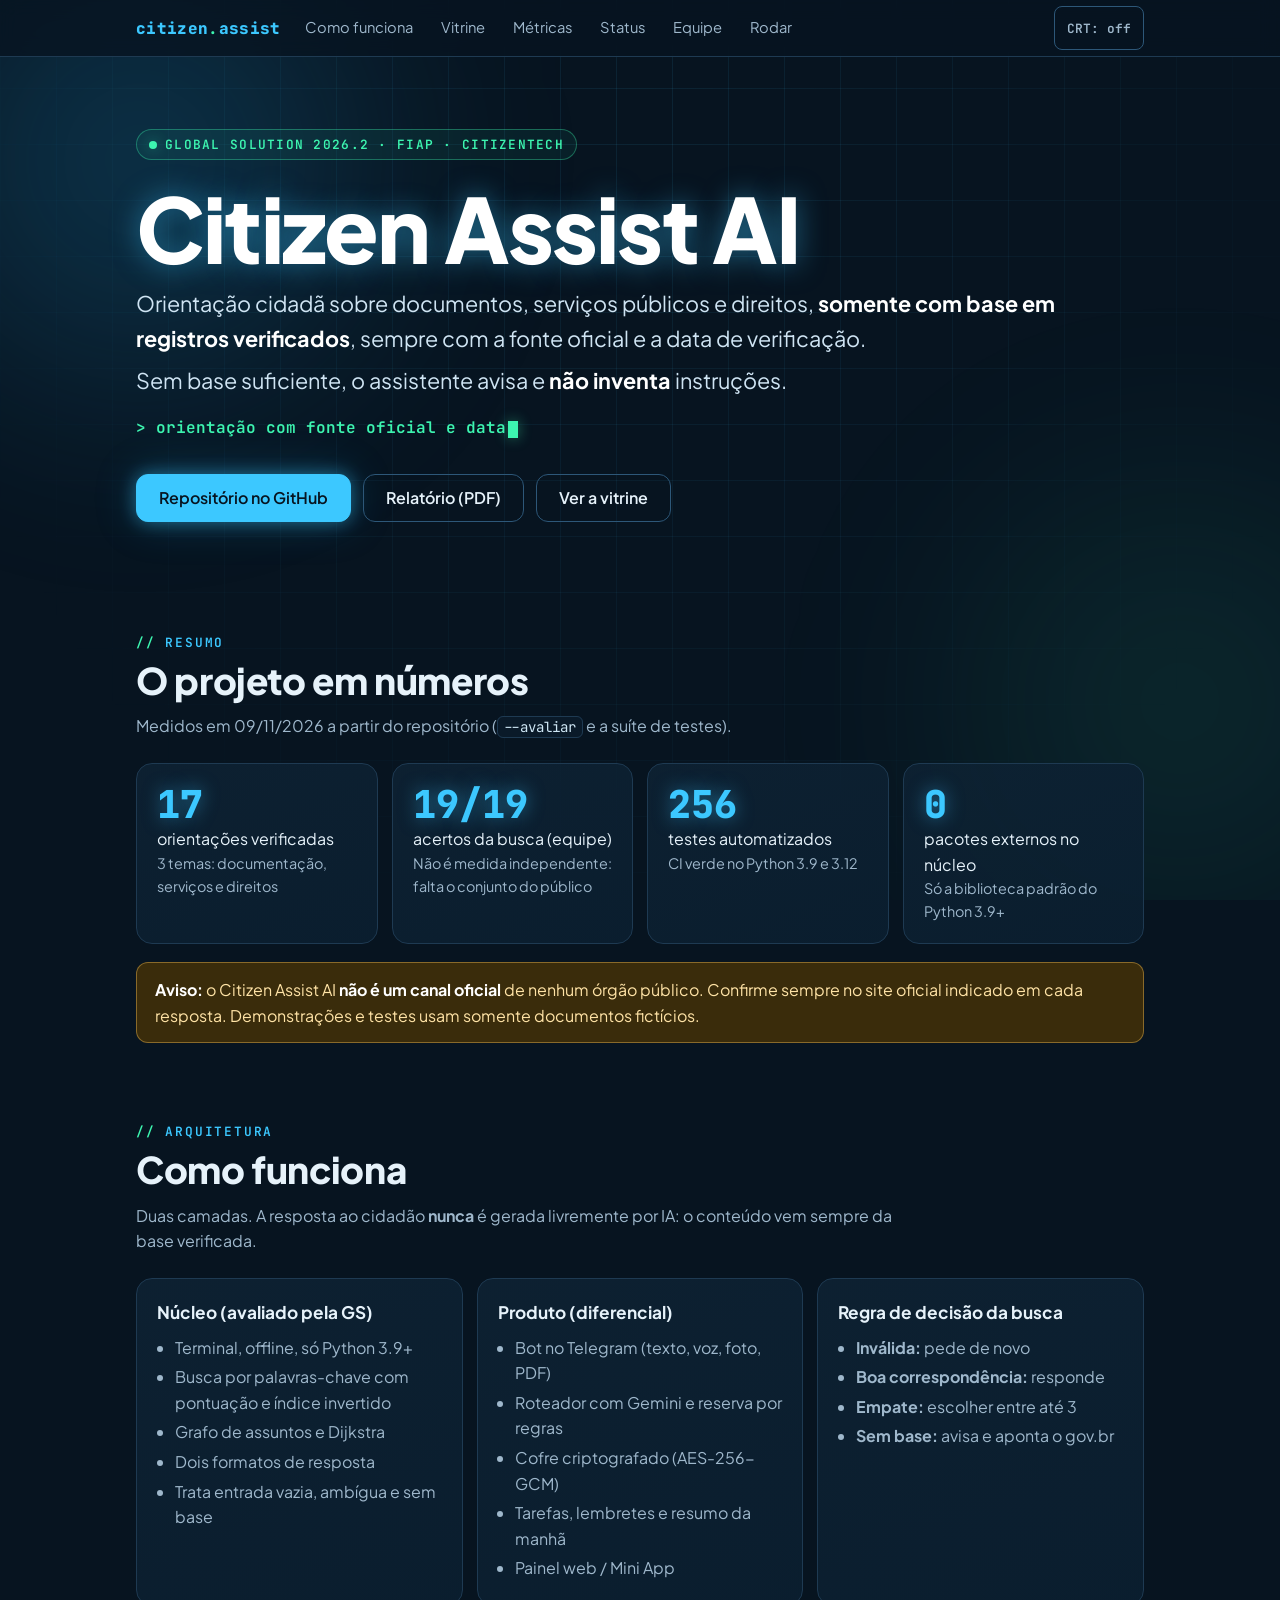
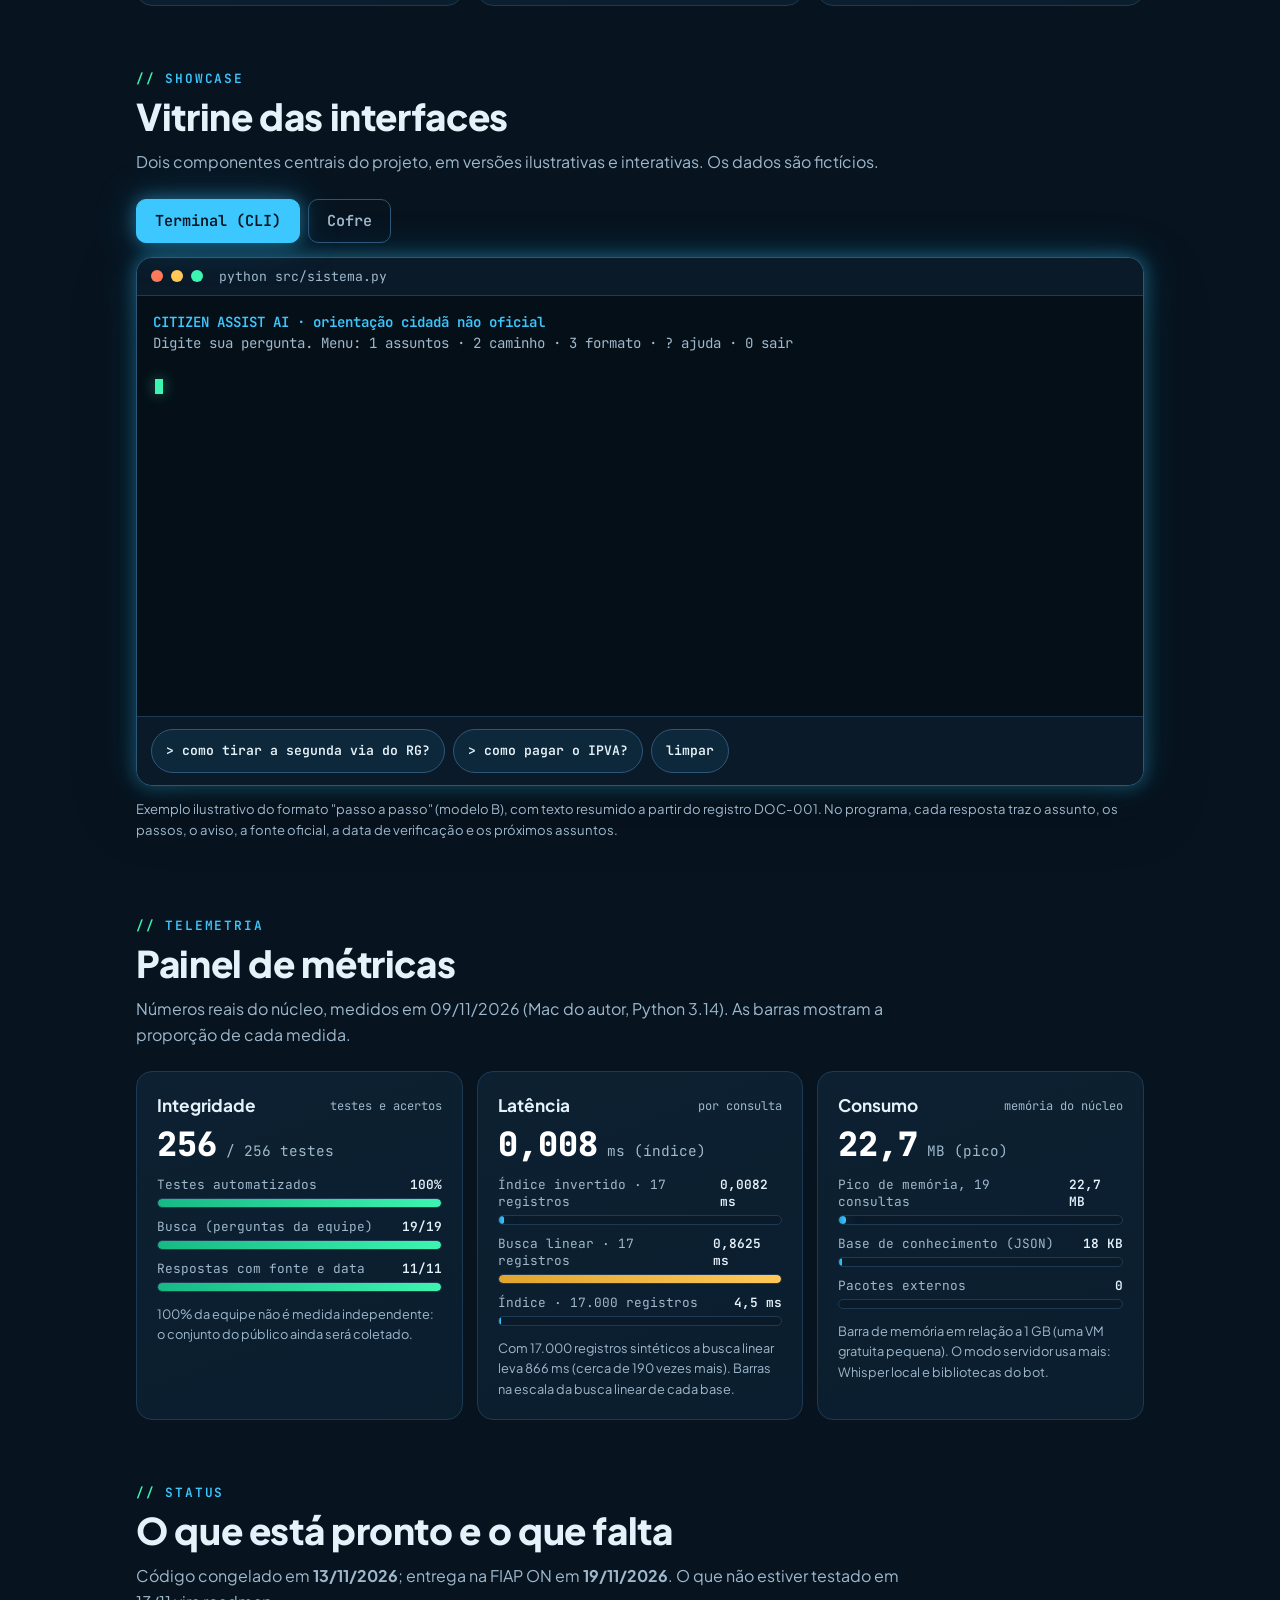
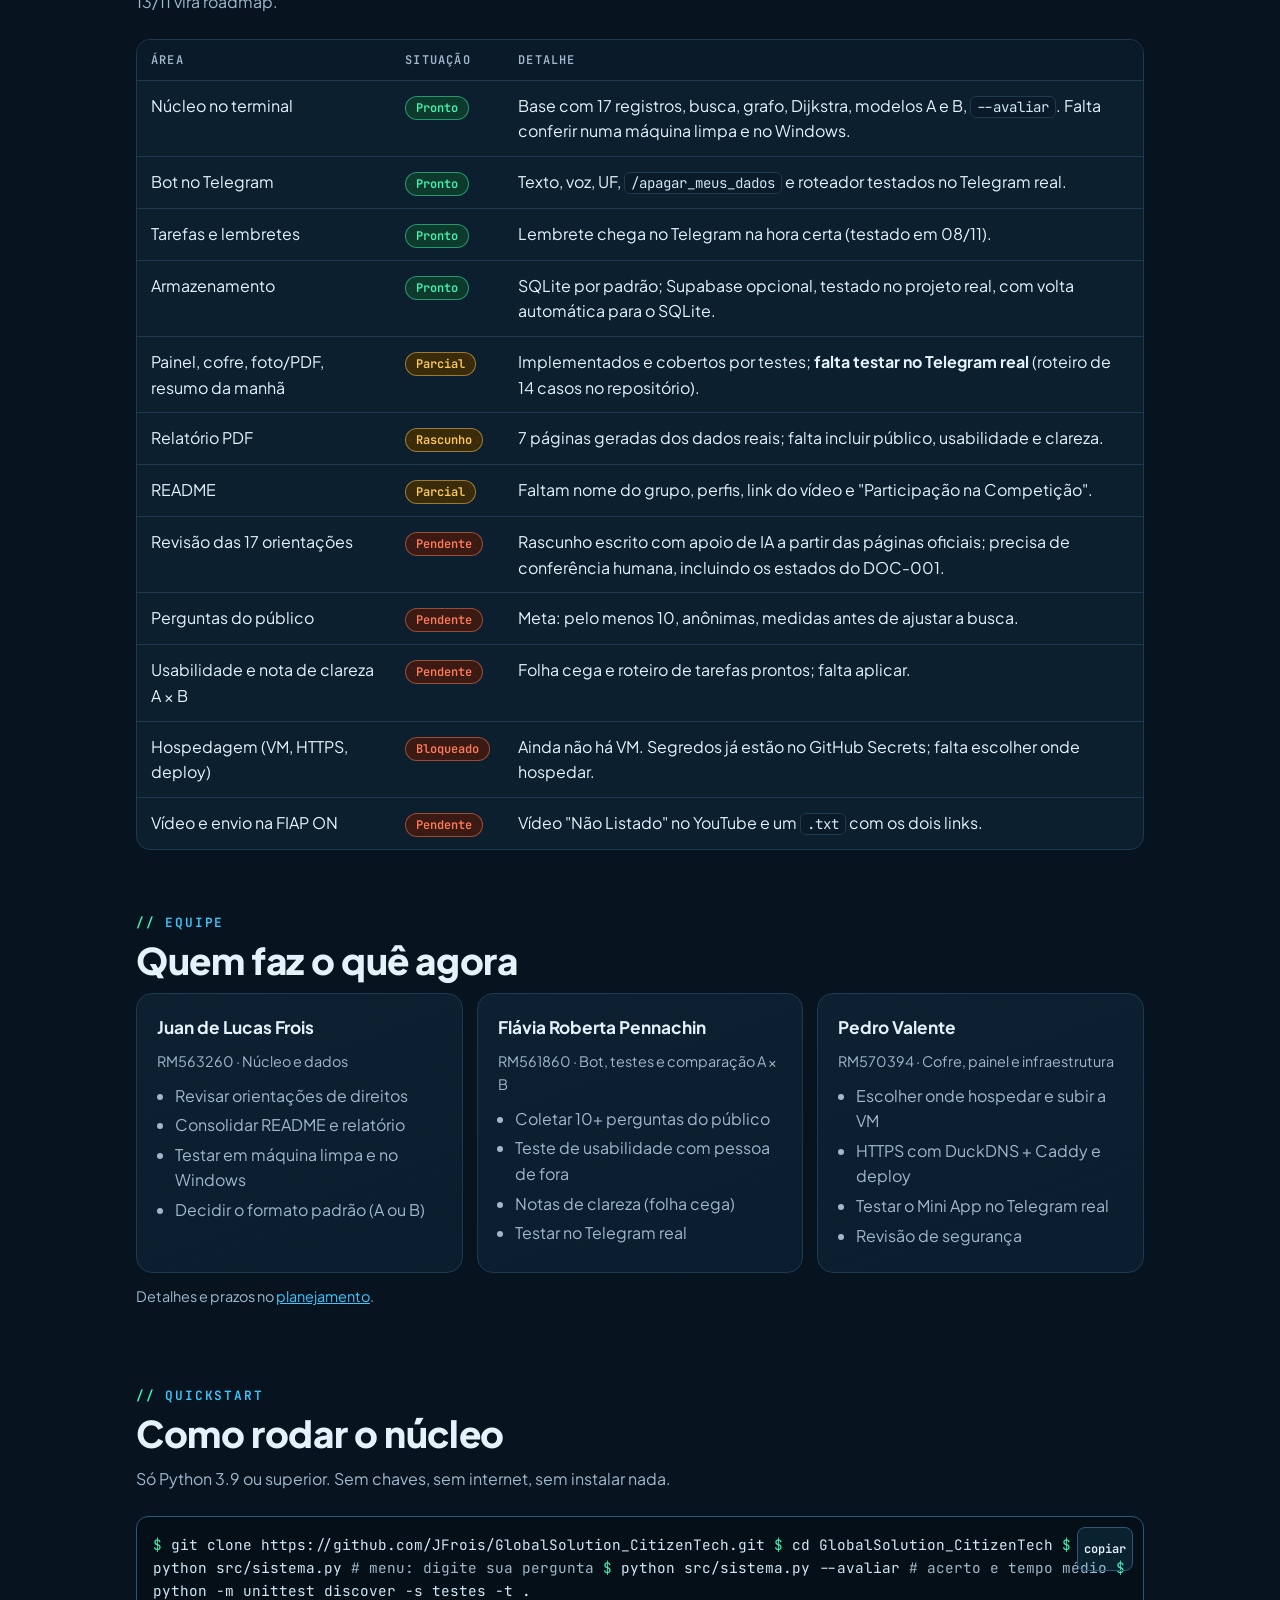
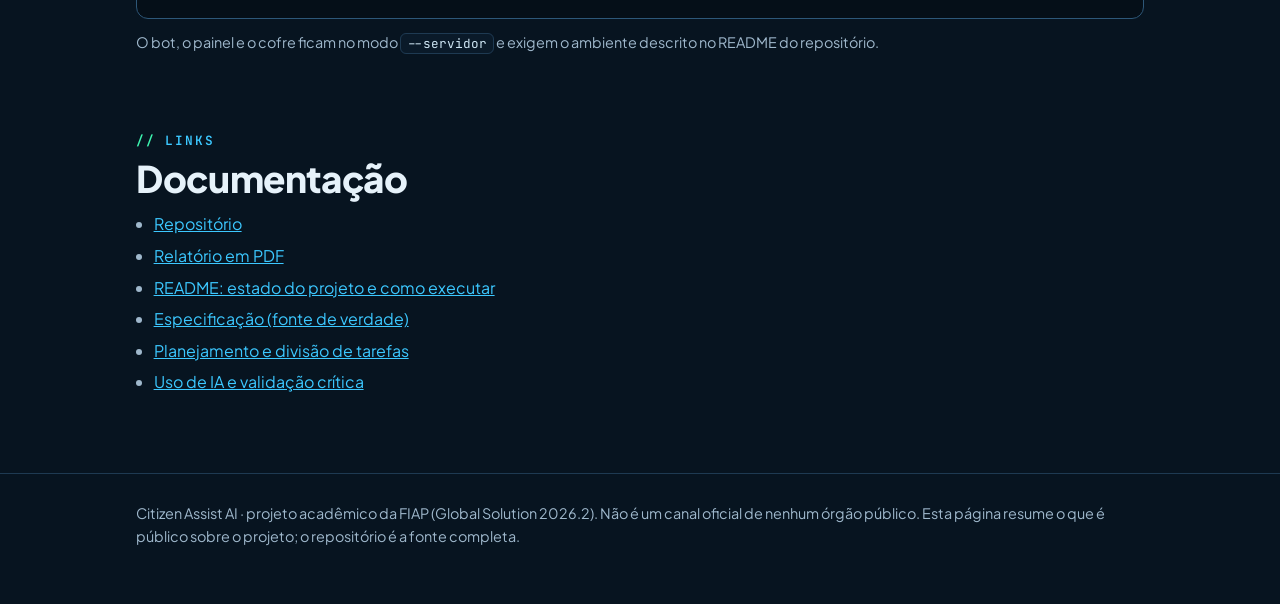
==== docs/index.html @ 17a57b63 "docs: landing page cyber para o GitHub Pages (grade, CRT, glitch, vitrine terminal e cofre, métricas" ====
<!doctype html>
<html lang="pt-BR">
<head>
<meta charset="utf-8">
<meta name="viewport" content="width=device-width, initial-scale=1">
<title>Citizen Assist AI</title>
<meta name="description" content="Assistente de orientação cidadã sobre documentos, serviços públicos e direitos, com base em registros verificados e fonte oficial. Global Solution 2026.2 · FIAP · CitizenTech.">
<meta name="theme-color" content="#071420">
<link rel="preconnect" href="https://fonts.googleapis.com">
<link rel="preconnect" href="https://fonts.gstatic.com" crossorigin>
<link href="https://fonts.googleapis.com/css2?family=JetBrains+Mono:wght@400;600&family=Plus+Jakarta+Sans:wght@400;600;800&display=swap" rel="stylesheet">
<style>
/* Tokens: "Azul Telegram" do projeto (docs/design/tokens.css) em versão noturna com neon. */
:root{
  --noite:#071420; --noite-2:#0B1F30; --painel:#0E2233; --linha:#1E3A52; --linha-forte:#2D5778;
  --texto:#E6F2FA; --apoio:#9FB8CC;
  --azul:#229ED9; --azul-neon:#3CC8FF; --azul-acao:#12689E;
  --verde:#3DF5B0; --verde-s:#0E3A2D; --ambar:#FFC857; --ambar-s:#3A2C0B; --coral:#FF7A59; --coral-s:#3A1A12;
  --glow:0 0 18px rgba(60,200,255,.45), 0 0 42px rgba(34,158,217,.25);
  --glow-verde:0 0 14px rgba(61,245,176,.45);
  --mono:"JetBrains Mono",ui-monospace,Menlo,Consolas,monospace;
  --sans:"Plus Jakarta Sans",system-ui,-apple-system,"Segoe UI",Roboto,Arial,sans-serif;
}
*{box-sizing:border-box}
html{scroll-behavior:smooth;scroll-padding-top:72px}
body{margin:0;background:var(--noite);color:var(--texto);font:16px/1.6 var(--sans);overflow-x:hidden}
a{color:var(--azul-neon)}
a:hover{color:#fff}
:focus-visible{outline:3px solid var(--verde);outline-offset:3px;border-radius:6px}
.wrap{max-width:1040px;margin:0 auto;padding:0 16px;position:relative;z-index:2}

/* ---------- Atmosfera: cyber-grid, glow e CRT ---------- */
.atmo{position:fixed;inset:0;z-index:0;pointer-events:none;overflow:hidden}
.grade{position:absolute;inset:-80px 0 0 0;
  background-image:linear-gradient(rgba(60,200,255,.09) 1px,transparent 1px),linear-gradient(90deg,rgba(60,200,255,.09) 1px,transparent 1px);
  background-size:56px 56px;
  -webkit-mask-image:radial-gradient(ellipse at 50% 20%,#000 0%,rgba(0,0,0,.55) 45%,transparent 80%);
          mask-image:radial-gradient(ellipse at 50% 20%,#000 0%,rgba(0,0,0,.55) 45%,transparent 80%);
  animation:deriva 14s linear infinite}
@keyframes deriva{to{transform:translateY(56px)}}
.brilho{position:absolute;width:720px;height:720px;border-radius:50%;filter:blur(90px);opacity:.5}
.brilho.a{left:-220px;top:-200px;background:radial-gradient(circle,rgba(34,158,217,.55),transparent 65%)}
.brilho.b{right:-260px;top:38vh;background:radial-gradient(circle,rgba(61,245,176,.22),transparent 65%)}
.crt{position:fixed;inset:0;z-index:50;pointer-events:none;opacity:0;transition:opacity .3s;
  background:repeating-linear-gradient(to bottom,rgba(0,0,0,.28) 0,rgba(0,0,0,.28) 1px,transparent 1px,transparent 3px);
  box-shadow:inset 0 0 160px rgba(0,0,0,.55)}
body.crt-on .crt{opacity:1}
body.crt-on .crt::after{content:"";position:absolute;inset:0;background:linear-gradient(to bottom,transparent 0,rgba(60,200,255,.05) 50%,transparent 100%);height:140px;animation:varre 6s linear infinite}
@keyframes varre{from{transform:translateY(-160px)}to{transform:translateY(100vh)}}

/* ---------- Barra superior ---------- */
.topo{position:sticky;top:0;z-index:20;backdrop-filter:blur(10px);background:rgba(7,20,32,.78);border-bottom:1px solid var(--linha)}
.topo .wrap{display:flex;align-items:center;gap:12px;min-height:56px}
.marca{font:800 1rem var(--mono);letter-spacing:.02em;color:var(--azul-neon);text-decoration:none;white-space:nowrap}
.marca b{color:var(--verde)}
.topo nav{display:flex;gap:4px;overflow-x:auto;scrollbar-width:none;flex:1}
.topo nav a{color:var(--apoio);text-decoration:none;padding:8px 12px;border-radius:8px;white-space:nowrap;font-size:.92rem;min-height:44px;display:inline-flex;align-items:center;transition:color .2s,background .2s}
.topo nav a:hover{color:#fff;background:rgba(60,200,255,.12)}
.crt-btn{font:600 .8rem var(--mono);color:var(--apoio);background:transparent;border:1px solid var(--linha-forte);border-radius:8px;min-height:44px;padding:0 12px;cursor:pointer;transition:all .2s;white-space:nowrap}
.crt-btn:hover{color:#fff;border-color:var(--azul-neon);box-shadow:var(--glow)}
.crt-btn[aria-pressed="true"]{color:var(--noite);background:var(--verde);border-color:var(--verde);box-shadow:var(--glow-verde)}

/* ---------- Hero ---------- */
.hero{padding:72px 0 56px;text-align:left}
.etiqueta{display:inline-flex;align-items:center;gap:8px;font:600 .8rem var(--mono);letter-spacing:.1em;text-transform:uppercase;color:var(--verde);border:1px solid rgba(61,245,176,.35);padding:6px 12px;border-radius:999px;background:rgba(61,245,176,.06)}
.etiqueta i{width:8px;height:8px;border-radius:50%;background:var(--verde);box-shadow:var(--glow-verde);animation:pulso 1.6s ease-in-out infinite}
@keyframes pulso{50%{opacity:.35;transform:scale(.7)}}
.glitch{position:relative;font:800 clamp(2.6rem,9vw,5.6rem)/1.02 var(--sans);letter-spacing:-.02em;margin:22px 0 14px;color:#fff;text-shadow:0 0 28px rgba(60,200,255,.5)}
.glitch::before,.glitch::after{content:attr(data-texto);position:absolute;left:0;top:0;width:100%;overflow:hidden;opacity:0}
.glitch::before{color:var(--azul-neon);transform:translate(-3px,0)}
.glitch::after{color:var(--coral);transform:translate(3px,0)}
.glitch.ativo::before{opacity:.85;animation:cortaA .5s steps(2,end)}
.glitch.ativo::after{opacity:.85;animation:cortaB .5s steps(2,end)}
@keyframes cortaA{0%{clip-path:inset(10% 0 70% 0)}20%{clip-path:inset(60% 0 8% 0)}40%{clip-path:inset(30% 0 40% 0)}60%{clip-path:inset(80% 0 4% 0)}80%{clip-path:inset(5% 0 82% 0)}100%{clip-path:inset(45% 0 30% 0)}}
@keyframes cortaB{0%{clip-path:inset(70% 0 6% 0)}20%{clip-path:inset(12% 0 64% 0)}40%{clip-path:inset(50% 0 20% 0)}60%{clip-path:inset(4% 0 80% 0)}80%{clip-path:inset(66% 0 14% 0)}100%{clip-path:inset(28% 0 44% 0)}}
.sub{font-size:clamp(1.05rem,2.4vw,1.35rem);max-width:58ch;color:#CFE4F3;margin:0 0 8px}
.sub strong{color:#fff}
.digita{font:600 1rem var(--mono);color:var(--verde);min-height:1.8em;margin:18px 0 0}
.cursor{display:inline-block;width:.6em;height:1.05em;background:var(--verde);vertical-align:text-bottom;margin-left:2px;animation:pisca 1s steps(1) infinite;box-shadow:var(--glow-verde)}
@keyframes pisca{50%{opacity:0}}
.botoes{display:flex;flex-wrap:wrap;gap:12px;margin-top:28px}
.btn{position:relative;display:inline-flex;align-items:center;gap:8px;min-height:48px;padding:12px 22px;border-radius:12px;font:600 1rem var(--sans);text-decoration:none;color:var(--noite);background:var(--azul-neon);border:1px solid var(--azul-neon);box-shadow:var(--glow);transition:transform .18s,box-shadow .18s,background .18s;overflow:hidden}
.btn::after{content:"";position:absolute;inset:0;background:linear-gradient(110deg,transparent 30%,rgba(255,255,255,.55) 50%,transparent 70%);transform:translateX(-120%);transition:transform .55s}
.btn:hover{transform:translateY(-3px);color:var(--noite);box-shadow:0 0 28px rgba(60,200,255,.8),0 0 64px rgba(34,158,217,.4)}
.btn:hover::after{transform:translateX(120%)}
.btn:active{transform:translateY(0) scale(.98)}
.btn.sec{color:var(--texto);background:transparent;border-color:var(--linha-forte);box-shadow:none}
.btn.sec:hover{color:#fff;border-color:var(--azul-neon);background:rgba(60,200,255,.1);box-shadow:var(--glow)}

/* ---------- Seções ---------- */
section{padding:56px 0 8px}
.rotulo{font:600 .8rem var(--mono);letter-spacing:.14em;text-transform:uppercase;color:var(--azul-neon);margin-bottom:8px}
.rotulo::before{content:"// ";color:var(--verde)}
h2{font:800 clamp(1.6rem,4vw,2.3rem)/1.15 var(--sans);margin:0 0 12px;letter-spacing:-.01em}
.lead{color:var(--apoio);max-width:64ch;margin:0 0 24px}
.cards{display:grid;grid-template-columns:repeat(auto-fit,minmax(230px,1fr));gap:14px}
.card{position:relative;background:linear-gradient(160deg,rgba(14,34,51,.92),rgba(11,31,48,.92));border:1px solid var(--linha);border-radius:16px;padding:20px;transition:transform .25s,border-color .25s,box-shadow .25s;overflow:hidden}
.card::before{content:"";position:absolute;left:0;top:0;right:0;height:2px;background:linear-gradient(90deg,transparent,var(--azul-neon),transparent);opacity:0;transition:opacity .25s}
.card:hover{transform:translateY(-5px);border-color:var(--azul-neon);box-shadow:var(--glow)}
.card:hover::before{opacity:1}
.card h3{margin:0 0 8px;font-size:1.08rem}
.card ul{margin:0;padding-left:1.1rem;color:var(--apoio)}
.card li{margin:4px 0}
.num{font:800 2.4rem/1.1 var(--mono);color:var(--azul-neon);text-shadow:0 0 18px rgba(60,200,255,.5)}
.leg{color:var(--apoio);font-size:.9rem}
.aviso{border:1px solid rgba(255,200,87,.4);background:var(--ambar-s);color:#FFE3A6;padding:14px 18px;border-radius:12px;margin-top:18px}
.aviso strong{color:#fff}

/* ---------- Vitrine (abas) ---------- */
.janela{background:var(--painel);border:1px solid var(--linha-forte);border-radius:16px;box-shadow:0 20px 60px rgba(0,0,0,.45),var(--glow);overflow:hidden}
.janela-barra{display:flex;align-items:center;gap:8px;padding:10px 14px;background:#0A1A29;border-bottom:1px solid var(--linha)}
.pt{width:12px;height:12px;border-radius:50%;background:#35526B}
.pt:nth-child(1){background:var(--coral)}.pt:nth-child(2){background:var(--ambar)}.pt:nth-child(3){background:var(--verde)}
.janela-titulo{margin-left:8px;font:400 .82rem var(--mono);color:var(--apoio)}
[role=tablist]{display:flex;gap:8px;margin:0 0 14px;flex-wrap:wrap}
[role=tab]{font:600 .95rem var(--mono);color:var(--apoio);background:transparent;border:1px solid var(--linha-forte);border-radius:10px;min-height:44px;padding:0 18px;cursor:pointer;transition:all .2s}
[role=tab]:hover{color:#fff;border-color:var(--azul-neon)}
[role=tab][aria-selected="true"]{color:var(--noite);background:var(--azul-neon);border-color:var(--azul-neon);box-shadow:var(--glow)}
[role=tabpanel][hidden]{display:none}
[role=tabpanel]{animation:entra .4s ease}
@keyframes entra{from{opacity:0;transform:translateY(10px)}to{opacity:1;transform:none}}

.term{padding:16px;font:400 .88rem/1.5 var(--mono);color:#CFE7F5;min-height:420px;max-height:520px;overflow:auto;white-space:pre-wrap;word-break:break-word;background:#050F18}
.term .p{color:var(--verde)}.term .d{color:var(--apoio)}.term .t{color:var(--azul-neon);font-weight:600}.term .at{color:var(--ambar)}.term .f{color:var(--verde)}
.presets{display:flex;flex-wrap:wrap;gap:8px;padding:12px 14px;border-top:1px solid var(--linha);background:#0A1A29}
.chip{font:600 .82rem var(--mono);color:var(--texto);background:rgba(60,200,255,.08);border:1px solid var(--linha-forte);border-radius:999px;min-height:44px;padding:0 14px;cursor:pointer;transition:all .2s}
.chip:hover{border-color:var(--azul-neon);box-shadow:var(--glow);transform:translateY(-2px)}

.cofre{display:grid;grid-template-columns:minmax(0,1fr) minmax(0,1.3fr);gap:0}
@media (max-width:760px){.cofre{grid-template-columns:1fr}}
.cofre-lado{padding:24px;border-right:1px solid var(--linha);display:flex;flex-direction:column;align-items:center;justify-content:center;text-align:center;gap:12px;background:radial-gradient(circle at 50% 30%,rgba(34,158,217,.14),transparent 70%)}
@media (max-width:760px){.cofre-lado{border-right:0;border-bottom:1px solid var(--linha)}}
.cadeado{width:96px;height:96px;filter:drop-shadow(0 0 14px rgba(60,200,255,.6));transition:filter .3s}
.cadeado .arco{transform-origin:30px 26px;transition:transform .5s cubic-bezier(.3,1.4,.5,1)}
.cofre.aberto .cadeado{filter:drop-shadow(0 0 16px rgba(61,245,176,.7))}
.cofre.aberto .cadeado .arco{transform:translate(0,-10px) rotate(-22deg)}
.cofre.aberto .cadeado .corpo{stroke:var(--verde)}
.cofre.aberto .cadeado .arco{stroke:var(--verde)}
.estado{font:600 .85rem var(--mono);padding:4px 12px;border-radius:999px;border:1px solid var(--coral);color:var(--coral);background:var(--coral-s)}
.cofre.aberto .estado{border-color:var(--verde);color:var(--verde);background:var(--verde-s)}
.relogio{font:800 2.2rem var(--mono);color:#fff;letter-spacing:.04em}
.relogio small{display:block;font:400 .78rem var(--mono);color:var(--apoio);letter-spacing:0}
.trilho{width:100%;max-width:240px;height:6px;border-radius:99px;background:var(--linha);overflow:hidden}
.trilho i{display:block;height:100%;width:0;background:linear-gradient(90deg,var(--azul),var(--verde));box-shadow:var(--glow-verde);transition:width 1s linear}
.cofre-corpo{padding:20px 22px}
.cofre-corpo h3{margin:0 0 4px;font-size:1.05rem}
.docs{list-style:none;margin:14px 0 0;padding:0;display:grid;gap:8px}
.docs li{display:flex;align-items:center;gap:10px;padding:10px 12px;border:1px solid var(--linha);border-radius:10px;background:rgba(5,15,24,.6);font:400 .85rem var(--mono);transition:all .3s;min-height:48px}
.docs .ic{width:30px;height:30px;border-radius:8px;display:grid;place-items:center;background:rgba(60,200,255,.12);color:var(--azul-neon);flex:none}
.docs .nome{flex:1;min-width:0;overflow:hidden;text-overflow:ellipsis;white-space:nowrap}
.docs .cifra{color:var(--apoio);filter:blur(3.5px);transition:filter .4s;user-select:none}
.docs .claro{display:none;color:#fff}
.cofre.aberto .docs .cifra{display:none}
.cofre.aberto .docs .claro{display:inline}
.cofre.aberto .docs li{border-color:rgba(61,245,176,.35)}
.fichas{display:flex;flex-wrap:wrap;gap:8px;margin-top:14px}
.ficha{font:600 .75rem var(--mono);color:var(--verde);border:1px solid rgba(61,245,176,.35);background:rgba(61,245,176,.07);border-radius:6px;padding:3px 8px}
.cofre-acoes{display:flex;gap:10px;margin-top:16px;flex-wrap:wrap}
.btn-peq{font:600 .9rem var(--mono);min-height:44px;padding:0 18px;border-radius:10px;cursor:pointer;border:1px solid var(--azul-neon);background:var(--azul-neon);color:var(--noite);transition:all .2s}
.btn-peq:hover{box-shadow:var(--glow);transform:translateY(-2px)}
.btn-peq.sec{background:transparent;color:var(--texto);border-color:var(--linha-forte)}
.nota-demo{font-size:.82rem;color:var(--apoio);margin-top:12px}

/* ---------- Métricas ---------- */
.metricas{display:grid;grid-template-columns:repeat(auto-fit,minmax(290px,1fr));gap:14px}
.metrica h3{display:flex;align-items:center;justify-content:space-between;gap:8px}
.metrica h3 span{font:600 .75rem var(--mono);color:var(--apoio);font-weight:400}
.valor{font:800 2.1rem/1 var(--mono);color:#fff;margin:6px 0 14px}
.valor small{font:400 .9rem var(--mono);color:var(--apoio)}
.barra{margin:10px 0}
.barra-topo{display:flex;justify-content:space-between;font:400 .8rem var(--mono);color:var(--apoio);margin-bottom:5px;gap:8px}
.barra-topo b{color:var(--texto);font-weight:600}
.fio{height:10px;border-radius:99px;background:#0A1A29;border:1px solid var(--linha);overflow:hidden}
.fio i{display:block;height:100%;width:0;border-radius:99px;background:linear-gradient(90deg,var(--azul),var(--azul-neon));box-shadow:var(--glow);transition:width 1.4s cubic-bezier(.2,.8,.2,1)}
.fio i.v{background:linear-gradient(90deg,#16b985,var(--verde));box-shadow:var(--glow-verde)}
.fio i.a{background:linear-gradient(90deg,#e0a52e,var(--ambar))}
.rodape-metrica{font-size:.8rem;color:var(--apoio);margin-top:12px}

/* ---------- Tabela de status ---------- */
.tabela{overflow-x:auto;border:1px solid var(--linha);border-radius:14px;background:rgba(14,34,51,.8)}
table{width:100%;border-collapse:collapse;min-width:640px}
th,td{padding:12px 14px;text-align:left;vertical-align:top;border-bottom:1px solid var(--linha)}
th{font:600 .75rem var(--mono);letter-spacing:.1em;text-transform:uppercase;color:var(--apoio);background:#0A1A29}
tr:last-child td{border-bottom:0}
tbody tr{transition:background .2s}
tbody tr:hover{background:rgba(60,200,255,.06)}
.selo{display:inline-block;font:600 .75rem var(--mono);padding:3px 10px;border-radius:999px;border:1px solid;white-space:nowrap}
.ok{color:var(--verde);border-color:rgba(61,245,176,.5);background:var(--verde-s)}
.parc{color:var(--ambar);border-color:rgba(255,200,87,.5);background:var(--ambar-s)}
.pend{color:var(--coral);border-color:rgba(255,122,89,.5);background:var(--coral-s)}
code{font:400 .88em var(--mono);background:#0A1A29;border:1px solid var(--linha);padding:1px 6px;border-radius:6px;color:#CFE7F5}
.bloco{position:relative;background:#050F18;border:1px solid var(--linha-forte);border-radius:12px;padding:16px 16px 16px;font:400 .9rem/1.6 var(--mono);overflow-x:auto;color:#CFE7F5}
.bloco .p{color:var(--verde)}
.copiar{position:absolute;right:10px;top:10px;font:600 .75rem var(--mono);min-height:44px;min-width:44px;border-radius:8px;cursor:pointer;color:var(--texto);background:rgba(60,200,255,.1);border:1px solid var(--linha-forte)}
.copiar:hover{border-color:var(--azul-neon);box-shadow:var(--glow)}
.lista{margin:0;padding-left:1.1rem;color:var(--apoio)}
.lista li{margin:6px 0}
footer{margin-top:64px;padding:28px 0 56px;border-top:1px solid var(--linha);color:var(--apoio);font-size:.9rem;position:relative;z-index:2}

/* ---------- Revelar ao rolar ---------- */
.rev{opacity:0;transform:translateY(26px);transition:opacity .7s ease,transform .7s ease}
.rev.vis{opacity:1;transform:none}
.rev.d1{transition-delay:.08s}.rev.d2{transition-delay:.16s}.rev.d3{transition-delay:.24s}.rev.d4{transition-delay:.32s}
.sem-js .rev{opacity:1;transform:none}

@media (prefers-reduced-motion: reduce){
  html{scroll-behavior:auto}
  .grade,.cursor,.etiqueta i,body.crt-on .crt::after{animation:none}
  .glitch.ativo::before,.glitch.ativo::after{animation:none;opacity:0}
  .rev{opacity:1;transform:none;transition:none}
  .fio i,.trilho i{transition:none}
  [role=tabpanel]{animation:none}
  .btn,.card,.chip,.btn-peq{transition:none}
}
@media (max-width:560px){.hero{padding-top:44px}.crt-btn{padding:0 8px}.marca{font-size:.9rem}}
</style>
</head>
<body class="sem-js">

<div class="atmo" aria-hidden="true"><div class="brilho a"></div><div class="brilho b"></div><div class="grade"></div></div>
<div class="crt" aria-hidden="true"></div>

<header class="topo">
  <div class="wrap">
    <a class="marca" href="#topo" aria-label="Citizen Assist AI, início">citizen<b>.</b>assist</a>
    <nav aria-label="Seções">
      <a href="#como">Como funciona</a><a href="#vitrine">Vitrine</a><a href="#metricas">Métricas</a>
      <a href="#status">Status</a><a href="#quem">Equipe</a><a href="#rodar">Rodar</a>
    </nav>
    <button class="crt-btn" id="crt" type="button" aria-pressed="false" title="Liga ou desliga o efeito de tela CRT (scanlines)">CRT: off</button>
  </div>
</header>

<main id="topo">
<div class="wrap">

  <div class="hero">
    <span class="etiqueta"><i></i>Global Solution 2026.2 · FIAP · CitizenTech</span>
    <h1 class="glitch" id="glitch" data-texto="Citizen Assist AI">Citizen Assist AI</h1>
    <p class="sub">Orientação cidadã sobre documentos, serviços públicos e direitos, <strong>somente com base em registros verificados</strong>, sempre com a fonte oficial e a data de verificação.</p>
    <p class="sub">Sem base suficiente, o assistente avisa e <strong>não inventa</strong> instruções.</p>
    <p class="digita" aria-live="off"><span id="digita"></span><span class="cursor" aria-hidden="true"></span></p>
    <div class="botoes">
      <a class="btn" href="https://github.com/JFrois/GlobalSolution_CitizenTech">Repositório no GitHub</a>
      <a class="btn sec" href="relatorio.pdf">Relatório (PDF)</a>
      <a class="btn sec" href="#vitrine">Ver a vitrine</a>
    </div>
  </div>

  <section id="resumo" class="rev">
    <div class="rotulo">resumo</div>
    <h2>O projeto em números</h2>
    <p class="lead">Medidos em 09/11/2026 a partir do repositório (<code>--avaliar</code> e a suíte de testes).</p>
    <div class="cards">
      <div class="card rev d1"><div class="num" data-conta="17">0</div><div>orientações verificadas</div><div class="leg">3 temas: documentação, serviços e direitos</div></div>
      <div class="card rev d2"><div class="num"><span data-conta="19">0</span>/19</div><div>acertos da busca (equipe)</div><div class="leg">Não é medida independente: falta o conjunto do público</div></div>
      <div class="card rev d3"><div class="num" data-conta="256">0</div><div>testes automatizados</div><div class="leg">CI verde no Python 3.9 e 3.12</div></div>
      <div class="card rev d4"><div class="num">0</div><div>pacotes externos no núcleo</div><div class="leg">Só a biblioteca padrão do Python 3.9+</div></div>
    </div>
    <p class="aviso"><strong>Aviso:</strong> o Citizen Assist AI <strong>não é um canal oficial</strong> de nenhum órgão público. Confirme sempre no site oficial indicado em cada resposta. Demonstrações e testes usam somente documentos fictícios.</p>
  </section>

  <section id="como" class="rev">
    <div class="rotulo">arquitetura</div>
    <h2>Como funciona</h2>
    <p class="lead">Duas camadas. A resposta ao cidadão <strong>nunca</strong> é gerada livremente por IA: o conteúdo vem sempre da base verificada.</p>
    <div class="cards">
      <div class="card rev d1"><h3>Núcleo (avaliado pela GS)</h3>
        <ul><li>Terminal, offline, só Python 3.9+</li><li>Busca por palavras-chave com pontuação e índice invertido</li><li>Grafo de assuntos e Dijkstra</li><li>Dois formatos de resposta</li><li>Trata entrada vazia, ambígua e sem base</li></ul></div>
      <div class="card rev d2"><h3>Produto (diferencial)</h3>
        <ul><li>Bot no Telegram (texto, voz, foto, PDF)</li><li>Roteador com Gemini e reserva por regras</li><li>Cofre criptografado (AES-256-GCM)</li><li>Tarefas, lembretes e resumo da manhã</li><li>Painel web / Mini App</li></ul></div>
      <div class="card rev d3"><h3>Regra de decisão da busca</h3>
        <ul><li><b>Inválida:</b> pede de novo</li><li><b>Boa correspondência:</b> responde</li><li><b>Empate:</b> escolher entre até 3</li><li><b>Sem base:</b> avisa e aponta o gov.br</li></ul></div>
    </div>
  </section>

  <section id="vitrine" class="rev">
    <div class="rotulo">showcase</div>
    <h2>Vitrine das interfaces</h2>
    <p class="lead">Dois componentes centrais do projeto, em versões ilustrativas e interativas. Os dados são fictícios.</p>

    <div role="tablist" aria-label="Interfaces do projeto">
      <button role="tab" id="aba-cli" aria-selected="true" aria-controls="p-cli" type="button">Terminal (CLI)</button>
      <button role="tab" id="aba-cofre" aria-selected="false" aria-controls="p-cofre" type="button" tabindex="-1">Cofre</button>
    </div>

    <div role="tabpanel" id="p-cli" aria-labelledby="aba-cli">
      <div class="janela">
        <div class="janela-barra"><span class="pt"></span><span class="pt"></span><span class="pt"></span><span class="janela-titulo">python src/sistema.py</span></div>
        <div class="term" id="term" role="log" aria-live="polite" aria-label="Terminal de demonstração"></div>
        <div class="presets" role="group" aria-label="Perguntas de exemplo">
          <button class="chip" type="button" data-q="rg">&gt; como tirar a segunda via do RG?</button>
          <button class="chip" type="button" data-q="ipva">&gt; como pagar o IPVA?</button>
          <button class="chip" type="button" data-q="limpar">limpar</button>
        </div>
      </div>
      <p class="nota-demo">Exemplo ilustrativo do formato "passo a passo" (modelo B), com texto resumido a partir do registro DOC-001. No programa, cada resposta traz o assunto, os passos, o aviso, a fonte oficial, a data de verificação e os próximos assuntos.</p>
    </div>

    <div role="tabpanel" id="p-cofre" aria-labelledby="aba-cofre" hidden>
      <div class="janela">
        <div class="janela-barra"><span class="pt"></span><span class="pt"></span><span class="pt"></span><span class="janela-titulo">painel · cofre</span></div>
        <div class="cofre" id="cofre">
          <div class="cofre-lado">
            <svg class="cadeado" viewBox="0 0 60 60" fill="none" stroke="#3CC8FF" stroke-width="3" stroke-linecap="round" stroke-linejoin="round" role="img" aria-label="Cadeado do cofre">
              <path class="arco" d="M18 26 V18 a12 12 0 0 1 24 0 V26"/>
              <rect class="corpo" x="10" y="26" width="40" height="26" rx="5" fill="rgba(60,200,255,.1)"/>
              <circle cx="30" cy="38" r="3.5" fill="#3CC8FF" stroke="none"/><path d="M30 41 V46"/>
            </svg>
            <span class="estado" id="estado">BLOQUEADO</span>
            <div class="relogio"><span id="relogio">10:00</span><small>chave só na memória do servidor</small></div>
            <div class="trilho" aria-hidden="true"><i id="trilho"></i></div>
          </div>
          <div class="cofre-corpo">
            <h3>Seus documentos</h3>
            <div class="leg">Cifrados antes de armazenar. A senha é criada só no painel e o servidor não a guarda.</div>
            <ul class="docs">
              <li><span class="ic" aria-hidden="true"><svg width="16" height="16" viewBox="0 0 24 24" fill="none" stroke="currentColor" stroke-width="2" stroke-linecap="round" stroke-linejoin="round"><path d="M14 3H7a2 2 0 0 0-2 2v14a2 2 0 0 0 2 2h10a2 2 0 0 0 2-2V8z"/><path d="M14 3v5h5"/></svg></span><span class="nome"><span class="cifra">9fK2xQ7vLm0a…==</span><span class="claro">rg-ficticio.pdf</span></span><span class="leg">AES-GCM</span></li>
              <li><span class="ic" aria-hidden="true"><svg width="16" height="16" viewBox="0 0 24 24" fill="none" stroke="currentColor" stroke-width="2" stroke-linecap="round" stroke-linejoin="round"><path d="M14 3H7a2 2 0 0 0-2 2v14a2 2 0 0 0 2 2h10a2 2 0 0 0 2-2V8z"/><path d="M14 3v5h5"/></svg></span><span class="nome"><span class="cifra">Zr81pT3cNw5b…==</span><span class="claro">documento-20261109</span></span><span class="leg">AES-GCM</span></li>
              <li><span class="ic" aria-hidden="true"><svg width="16" height="16" viewBox="0 0 24 24" fill="none" stroke="currentColor" stroke-width="2" stroke-linecap="round" stroke-linejoin="round"><path d="M14 3H7a2 2 0 0 0-2 2v14a2 2 0 0 0 2 2h10a2 2 0 0 0 2-2V8z"/><path d="M14 3v5h5"/></svg></span><span class="nome"><span class="cifra">Qa04uHsB91dE…==</span><span class="claro">comprovante-ficticio.png</span></span><span class="leg">AES-GCM</span></li>
            </ul>
            <div class="fichas"><span class="ficha">AES-256-GCM</span><span class="ficha">PBKDF2 · 600 mil iterações</span><span class="ficha">salt por usuário</span><span class="ficha">TTL 10 min</span></div>
            <div class="cofre-acoes">
              <button class="btn-peq" id="abrir" type="button">Desbloquear (demo)</button>
              <button class="btn-peq sec" id="fechar" type="button">Bloquear agora</button>
            </div>
            <p class="nota-demo">Demonstração visual sem senha real. No produto, o cofre abre só no painel web e fecha sozinho ao fim do tempo. Senha perdida significa documentos perdidos.</p>
          </div>
        </div>
      </div>
    </div>
  </section>

  <section id="metricas" class="rev">
    <div class="rotulo">telemetria</div>
    <h2>Painel de métricas</h2>
    <p class="lead">Números reais do núcleo, medidos em 09/11/2026 (Mac do autor, Python 3.14). As barras mostram a proporção de cada medida.</p>
    <div class="metricas">
      <div class="card metrica rev d1">
        <h3>Integridade <span>testes e acertos</span></h3>
        <div class="valor">256<small> / 256 testes</small></div>
        <div class="barra"><div class="barra-topo"><span>Testes automatizados</span><b>100%</b></div><div class="fio"><i class="v" data-w="100"></i></div></div>
        <div class="barra"><div class="barra-topo"><span>Busca (perguntas da equipe)</span><b>19/19</b></div><div class="fio"><i class="v" data-w="100"></i></div></div>
        <div class="barra"><div class="barra-topo"><span>Respostas com fonte e data</span><b>11/11</b></div><div class="fio"><i class="v" data-w="100"></i></div></div>
        <div class="rodape-metrica">100% da equipe não é medida independente: o conjunto do público ainda será coletado.</div>
      </div>
      <div class="card metrica rev d2">
        <h3>Latência <span>por consulta</span></h3>
        <div class="valor">0,008<small> ms (índice)</small></div>
        <div class="barra"><div class="barra-topo"><span>Índice invertido · 17 registros</span><b>0,0082 ms</b></div><div class="fio"><i data-w="2"></i></div></div>
        <div class="barra"><div class="barra-topo"><span>Busca linear · 17 registros</span><b>0,8625 ms</b></div><div class="fio"><i class="a" data-w="100"></i></div></div>
        <div class="barra"><div class="barra-topo"><span>Índice · 17.000 registros</span><b>4,5 ms</b></div><div class="fio"><i data-w="1"></i></div></div>
        <div class="rodape-metrica">Com 17.000 registros sintéticos a busca linear leva 866 ms (cerca de 190 vezes mais). Barras na escala da busca linear de cada base.</div>
      </div>
      <div class="card metrica rev d3">
        <h3>Consumo <span>memória do núcleo</span></h3>
        <div class="valor">22,7<small> MB (pico)</small></div>
        <div class="barra"><div class="barra-topo"><span>Pico de memória, 19 consultas</span><b>22,7 MB</b></div><div class="fio"><i data-w="2.3"></i></div></div>
        <div class="barra"><div class="barra-topo"><span>Base de conhecimento (JSON)</span><b>18 KB</b></div><div class="fio"><i data-w="1"></i></div></div>
        <div class="barra"><div class="barra-topo"><span>Pacotes externos</span><b>0</b></div><div class="fio"><i data-w="0"></i></div></div>
        <div class="rodape-metrica">Barra de memória em relação a 1 GB (uma VM gratuita pequena). O modo servidor usa mais: Whisper local e bibliotecas do bot.</div>
      </div>
    </div>
  </section>

  <section id="status" class="rev">
    <div class="rotulo">status</div>
    <h2>O que está pronto e o que falta</h2>
    <p class="lead">Código congelado em <strong>13/11/2026</strong>; entrega na FIAP ON em <strong>19/11/2026</strong>. O que não estiver testado em 13/11 vira roadmap.</p>
    <div class="tabela"><table>
      <thead><tr><th>Área</th><th>Situação</th><th>Detalhe</th></tr></thead>
      <tbody>
      <tr><td>Núcleo no terminal</td><td><span class="selo ok">Pronto</span></td><td>Base com 17 registros, busca, grafo, Dijkstra, modelos A e B, <code>--avaliar</code>. Falta conferir numa máquina limpa e no Windows.</td></tr>
      <tr><td>Bot no Telegram</td><td><span class="selo ok">Pronto</span></td><td>Texto, voz, UF, <code>/apagar_meus_dados</code> e roteador testados no Telegram real.</td></tr>
      <tr><td>Tarefas e lembretes</td><td><span class="selo ok">Pronto</span></td><td>Lembrete chega no Telegram na hora certa (testado em 08/11).</td></tr>
      <tr><td>Armazenamento</td><td><span class="selo ok">Pronto</span></td><td>SQLite por padrão; Supabase opcional, testado no projeto real, com volta automática para o SQLite.</td></tr>
      <tr><td>Painel, cofre, foto/PDF, resumo da manhã</td><td><span class="selo parc">Parcial</span></td><td>Implementados e cobertos por testes; <strong>falta testar no Telegram real</strong> (roteiro de 14 casos no repositório).</td></tr>
      <tr><td>Relatório PDF</td><td><span class="selo parc">Rascunho</span></td><td>7 páginas geradas dos dados reais; falta incluir público, usabilidade e clareza.</td></tr>
      <tr><td>README</td><td><span class="selo parc">Parcial</span></td><td>Faltam nome do grupo, perfis, link do vídeo e "Participação na Competição".</td></tr>
      <tr><td>Revisão das 17 orientações</td><td><span class="selo pend">Pendente</span></td><td>Rascunho escrito com apoio de IA a partir das páginas oficiais; precisa de conferência humana, incluindo os estados do DOC-001.</td></tr>
      <tr><td>Perguntas do público</td><td><span class="selo pend">Pendente</span></td><td>Meta: pelo menos 10, anônimas, medidas antes de ajustar a busca.</td></tr>
      <tr><td>Usabilidade e nota de clareza A × B</td><td><span class="selo pend">Pendente</span></td><td>Folha cega e roteiro de tarefas prontos; falta aplicar.</td></tr>
      <tr><td>Hospedagem (VM, HTTPS, deploy)</td><td><span class="selo pend">Bloqueado</span></td><td>Ainda não há VM. Segredos já estão no GitHub Secrets; falta escolher onde hospedar.</td></tr>
      <tr><td>Vídeo e envio na FIAP ON</td><td><span class="selo pend">Pendente</span></td><td>Vídeo "Não Listado" no YouTube e um <code>.txt</code> com os dois links.</td></tr>
      </tbody>
    </table></div>
  </section>

  <section id="quem" class="rev">
    <div class="rotulo">equipe</div>
    <h2>Quem faz o quê agora</h2>
    <div class="cards">
      <div class="card rev d1"><h3>Juan de Lucas Frois</h3><div class="leg">RM563260 · Núcleo e dados</div>
        <ul style="margin-top:10px"><li>Revisar orientações de direitos</li><li>Consolidar README e relatório</li><li>Testar em máquina limpa e no Windows</li><li>Decidir o formato padrão (A ou B)</li></ul></div>
      <div class="card rev d2"><h3>Flávia Roberta Pennachin</h3><div class="leg">RM561860 · Bot, testes e comparação A × B</div>
        <ul style="margin-top:10px"><li>Coletar 10+ perguntas do público</li><li>Teste de usabilidade com pessoa de fora</li><li>Notas de clareza (folha cega)</li><li>Testar no Telegram real</li></ul></div>
      <div class="card rev d3"><h3>Pedro Valente</h3><div class="leg">RM570394 · Cofre, painel e infraestrutura</div>
        <ul style="margin-top:10px"><li>Escolher onde hospedar e subir a VM</li><li>HTTPS com DuckDNS + Caddy e deploy</li><li>Testar o Mini App no Telegram real</li><li>Revisão de segurança</li></ul></div>
    </div>
    <p class="leg" style="margin-top:12px">Detalhes e prazos no <a href="https://github.com/JFrois/GlobalSolution_CitizenTech/blob/main/docs/planejamento.md">planejamento</a>.</p>
  </section>

  <section id="rodar" class="rev">
    <div class="rotulo">quickstart</div>
    <h2>Como rodar o núcleo</h2>
    <p class="lead">Só Python 3.9 ou superior. Sem chaves, sem internet, sem instalar nada.</p>
    <div class="bloco"><button class="copiar" id="copiar" type="button" aria-label="Copiar comandos">copiar</button><span class="p">$</span> git clone https://github.com/JFrois/GlobalSolution_CitizenTech.git
<span class="p">$</span> cd GlobalSolution_CitizenTech
<span class="p">$</span> python src/sistema.py            <span style="color:var(--apoio)"># menu: digite sua pergunta</span>
<span class="p">$</span> python src/sistema.py --avaliar  <span style="color:var(--apoio)"># acerto e tempo médio</span>
<span class="p">$</span> python -m unittest discover -s testes -t .</div>
    <p class="leg" style="margin-top:12px">O bot, o painel e o cofre ficam no modo <code>--servidor</code> e exigem o ambiente descrito no README do repositório.</p>
  </section>

  <section id="links" class="rev">
    <div class="rotulo">links</div>
    <h2>Documentação</h2>
    <ul class="lista">
      <li><a href="https://github.com/JFrois/GlobalSolution_CitizenTech">Repositório</a></li>
      <li><a href="relatorio.pdf">Relatório em PDF</a></li>
      <li><a href="https://github.com/JFrois/GlobalSolution_CitizenTech/blob/main/README.md">README: estado do projeto e como executar</a></li>
      <li><a href="https://github.com/JFrois/GlobalSolution_CitizenTech/blob/main/docs/especificacao/CITIZEN_ASSIST_SPEC.md">Especificação (fonte de verdade)</a></li>
      <li><a href="https://github.com/JFrois/GlobalSolution_CitizenTech/blob/main/docs/planejamento.md">Planejamento e divisão de tarefas</a></li>
      <li><a href="https://github.com/JFrois/GlobalSolution_CitizenTech/blob/main/docs/uso_ia.md">Uso de IA e validação crítica</a></li>
    </ul>
  </section>

</div>
</main>

<footer><div class="wrap">Citizen Assist AI · projeto acadêmico da FIAP (Global Solution 2026.2). Não é um canal oficial de nenhum órgão público. Esta página resume o que é público sobre o projeto; o repositório é a fonte completa.</div></footer>

<script>
(function () {
  "use strict";
  document.body.classList.remove("sem-js");
  var reduz = window.matchMedia && window.matchMedia("(prefers-reduced-motion: reduce)").matches;
  function guardar(k, v) { try { localStorage.setItem(k, v); } catch (e) {} }
  function ler(k) { try { return localStorage.getItem(k); } catch (e) { return null; } }
  function pausa(ms) { return new Promise(function (r) { setTimeout(r, ms); }); }

  /* CRT (scanlines) */
  var crt = document.getElementById("crt");
  function aplicaCrt(on) {
    document.body.classList.toggle("crt-on", on);
    crt.setAttribute("aria-pressed", on ? "true" : "false");
    crt.textContent = "CRT: " + (on ? "on" : "off");
  }
  aplicaCrt(ler("crt") === "1");
  crt.addEventListener("click", function () {
    var on = !document.body.classList.contains("crt-on");
    aplicaCrt(on); guardar("crt", on ? "1" : "0");
  });

  /* Glitch no título: surto curto a cada poucos segundos e ao passar o mouse */
  var gl = document.getElementById("glitch");
  function surto() {
    if (reduz) return;
    gl.classList.add("ativo");
    setTimeout(function () { gl.classList.remove("ativo"); }, 520);
  }
  gl.addEventListener("mouseenter", surto);
  if (!reduz) { setTimeout(surto, 700); setInterval(surto, 4200); }

  /* Texto digitado no hero */
  var frases = ["> orientação com fonte oficial e data", "> sem base? o assistente avisa, não inventa", "> cofre cifrado, senha só no painel", "> núcleo offline: python src/sistema.py"];
  var alvo = document.getElementById("digita");
  async function digitar() {
    if (reduz) { alvo.textContent = frases[0]; return; }
    var i = 0;
    for (;;) {
      var f = frases[i % frases.length];
      for (var c = 1; c <= f.length; c++) { alvo.textContent = f.slice(0, c); await pausa(38); }
      await pausa(1700);
      for (c = f.length; c >= 0; c--) { alvo.textContent = f.slice(0, c); await pausa(16); }
      await pausa(300); i++;
    }
  }
  digitar();

  /* Revelar ao rolar + contadores + barras */
  function conta(el) {
    var fim = +el.getAttribute("data-conta"), t0 = null;
    if (reduz) { el.textContent = fim; return; }
    function passo(t) {
      if (t0 === null) t0 = t;
      var p = Math.min(1, (t - t0) / 1100);
      el.textContent = Math.round(fim * (1 - Math.pow(1 - p, 3)));
      if (p < 1) requestAnimationFrame(passo);
    }
    requestAnimationFrame(passo);
  }
  function revela(el) {
    el.classList.add("vis");
    var cs = el.querySelectorAll("[data-conta]"); for (var i = 0; i < cs.length; i++) conta(cs[i]);
    if (el.hasAttribute && el.hasAttribute("data-conta")) conta(el);
    var bs = el.querySelectorAll("[data-w]");
    for (var j = 0; j < bs.length; j++) (function (b) { setTimeout(function () { b.style.width = b.getAttribute("data-w") + "%"; }, 150); })(bs[j]);
  }
  var itens = document.querySelectorAll(".rev");
  if ("IntersectionObserver" in window) {
    var obs = new IntersectionObserver(function (es) {
      es.forEach(function (e) { if (e.isIntersecting) { revela(e.target); obs.unobserve(e.target); } });
    }, { threshold: 0.15 });
    itens.forEach(function (el) { obs.observe(el); });
  } else { itens.forEach(revela); }

  /* Abas (setas, Home e End) */
  var abas = Array.prototype.slice.call(document.querySelectorAll("[role=tab]"));
  function seleciona(aba, foco) {
    abas.forEach(function (a) {
      var on = a === aba;
      a.setAttribute("aria-selected", on ? "true" : "false");
      a.tabIndex = on ? 0 : -1;
      document.getElementById(a.getAttribute("aria-controls")).hidden = !on;
    });
    if (foco) aba.focus();
  }
  abas.forEach(function (a, i) {
    a.addEventListener("click", function () { seleciona(a, false); });
    a.addEventListener("keydown", function (e) {
      var n = null;
      if (e.key === "ArrowRight") n = abas[(i + 1) % abas.length];
      else if (e.key === "ArrowLeft") n = abas[(i - 1 + abas.length) % abas.length];
      else if (e.key === "Home") n = abas[0];
      else if (e.key === "End") n = abas[abas.length - 1];
      if (n) { e.preventDefault(); seleciona(n, true); }
    });
  });

  /* Terminal de demonstração */
  var term = document.getElementById("term");
  var rodando = 0;
  var SAIDAS = {
    rg: {
      cmd: "como tirar a segunda via do RG?",
      saida: [
        ["t", "2ª via da identidade (CIN/RG)"],
        ["d", "--------------------------------------------------------------------------------"],
        ["", "1. A segunda via da CIN é emitida pelos órgãos de identificação dos estados e do\n   Distrito Federal, e pode ser pedida em qualquer estado."],
        ["", "2. Se perdeu o documento, registre um boletim de ocorrência no seu estado."],
        ["", "3. Acesse gov.br/identidade e clique em \"Saiba como fazer a sua\" para ver as\n   regras do seu estado e agendar a emissão."],
        ["", "4. Leve a certidão de nascimento ou de casamento atualizada. O valor e os\n   documentos exigidos variam de estado para estado."],
        ["", "5. Enquanto a nova via não fica pronta, a versão digital da CIN no aplicativo\n   gov.br pode ser usada."],
        ["", ""],
        ["at", "Atenção: o procedimento e a taxa mudam de estado para estado. Confirme no site\noficial antes de ir."],
        ["f", "Fonte: gov.br (verificado em 07/11/2026)"],
        ["d", "Continue consultando: 1) CIN digital no app gov.br  2) 2ª via do título de eleitor\n  3) Certidão de nascimento gratuita"],
        ["d", "Não sou um canal oficial. Confirme no site indicado."]
      ]
    },
    ipva: {
      cmd: "como pagar o IPVA?",
      saida: [
        ["at", "Não encontrei orientação verificada sobre isso na minha base."],
        ["", "Não sou um canal oficial e não vou inventar instruções. Você pode consultar o\nportal oficial (https://www.gov.br) ou tentar um destes assuntos:"],
        ["d", "  Documentação pessoal · Serviços públicos · Direitos e orientações comunitárias"]
      ]
    }
  };
  function linha(cls, texto) {
    var s = document.createElement("span");
    if (cls) s.className = cls;
    s.textContent = texto + "\n";
    return s;
  }
  function boasVindas() {
    term.textContent = "";
    term.appendChild(linha("t", "CITIZEN ASSIST AI · orientação cidadã não oficial"));
    term.appendChild(linha("d", "Digite sua pergunta. Menu: 1 assuntos · 2 caminho · 3 formato · ? ajuda · 0 sair\n"));
    var c = document.createElement("span"); c.className = "cursor"; c.id = "cur-term"; term.appendChild(c);
  }
  async function executa(chave) {
    var meu = ++rodando;
    var cur = document.getElementById("cur-term");
    if (cur) cur.remove();
    var d = SAIDAS[chave];
    var p = document.createElement("span"); p.className = "p"; p.textContent = "> "; term.appendChild(p);
    var cmd = document.createElement("span"); term.appendChild(cmd);
    for (var i = 1; i <= d.cmd.length; i++) {
      if (meu !== rodando) return;
      cmd.textContent = d.cmd.slice(0, i); await pausa(reduz ? 0 : 28);
    }
    term.appendChild(document.createTextNode("\n"));
    await pausa(reduz ? 0 : 350);
    for (var k = 0; k < d.saida.length; k++) {
      if (meu !== rodando) return;
      term.appendChild(linha(d.saida[k][0], d.saida[k][1]));
      term.scrollTop = term.scrollHeight;
      await pausa(reduz ? 0 : 230);
    }
    if (meu !== rodando) return;
    term.appendChild(document.createTextNode("\n"));
    var c = document.createElement("span"); c.className = "cursor"; c.id = "cur-term"; term.appendChild(c);
    term.scrollTop = term.scrollHeight;
  }
  boasVindas();
  document.querySelectorAll(".chip").forEach(function (b) {
    b.addEventListener("click", function () {
      var q = b.getAttribute("data-q");
      if (q === "limpar") { rodando++; boasVindas(); } else { executa(q); }
    });
  });

  /* Cofre de demonstração */
  var cofre = document.getElementById("cofre"), relogio = document.getElementById("relogio");
  var trilho = document.getElementById("trilho"), estado = document.getElementById("estado");
  var TOTAL = 600, restante = TOTAL, cron = null;
  function fmt(s) { var m = Math.floor(s / 60), r = s % 60; return (m < 10 ? "0" : "") + m + ":" + (r < 10 ? "0" : "") + r; }
  function mostra() { relogio.textContent = fmt(restante); trilho.style.width = (restante / TOTAL * 100) + "%"; }
  function bloqueia() {
    clearInterval(cron); cron = null; restante = TOTAL;
    cofre.classList.remove("aberto"); estado.textContent = "BLOQUEADO"; relogio.textContent = fmt(TOTAL); trilho.style.width = "0%";
  }
  function desbloqueia() {
    if (cron) return;
    cofre.classList.add("aberto"); estado.textContent = "DESBLOQUEADO"; restante = TOTAL; mostra();
    cron = setInterval(function () { restante--; if (restante <= 0) { bloqueia(); } else { mostra(); } }, 1000);
  }
  document.getElementById("abrir").addEventListener("click", desbloqueia);
  document.getElementById("fechar").addEventListener("click", bloqueia);

  /* Copiar comandos */
  var cp = document.getElementById("copiar");
  cp.addEventListener("click", function () {
    var txt = "git clone https://github.com/JFrois/GlobalSolution_CitizenTech.git\ncd GlobalSolution_CitizenTech\npython src/sistema.py\npython src/sistema.py --avaliar\npython -m unittest discover -s testes -t .";
    function ok() { cp.textContent = "copiado"; setTimeout(function () { cp.textContent = "copiar"; }, 1600); }
    try { navigator.clipboard.writeText(txt).then(ok, function () { cp.textContent = "selecione"; }); } catch (e) { cp.textContent = "selecione"; }
  });
})();
</script>
</body>
</html>
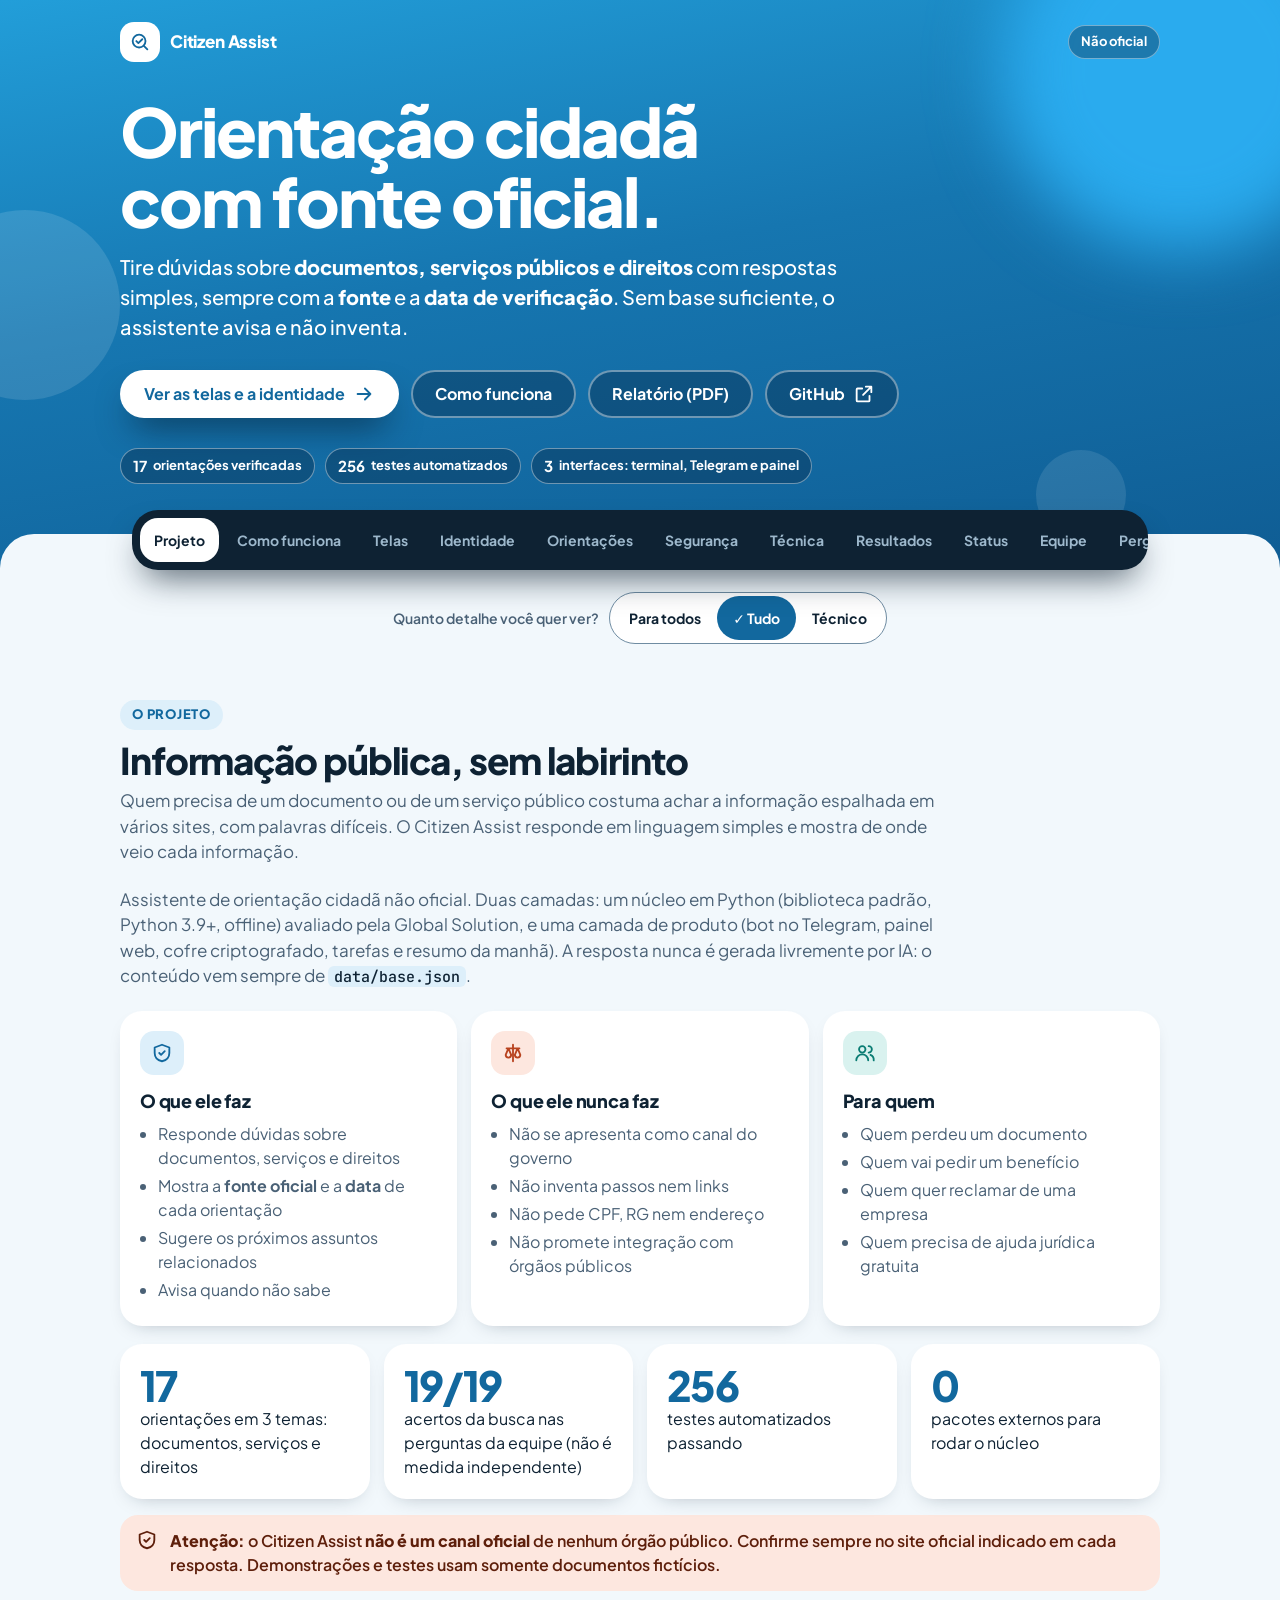
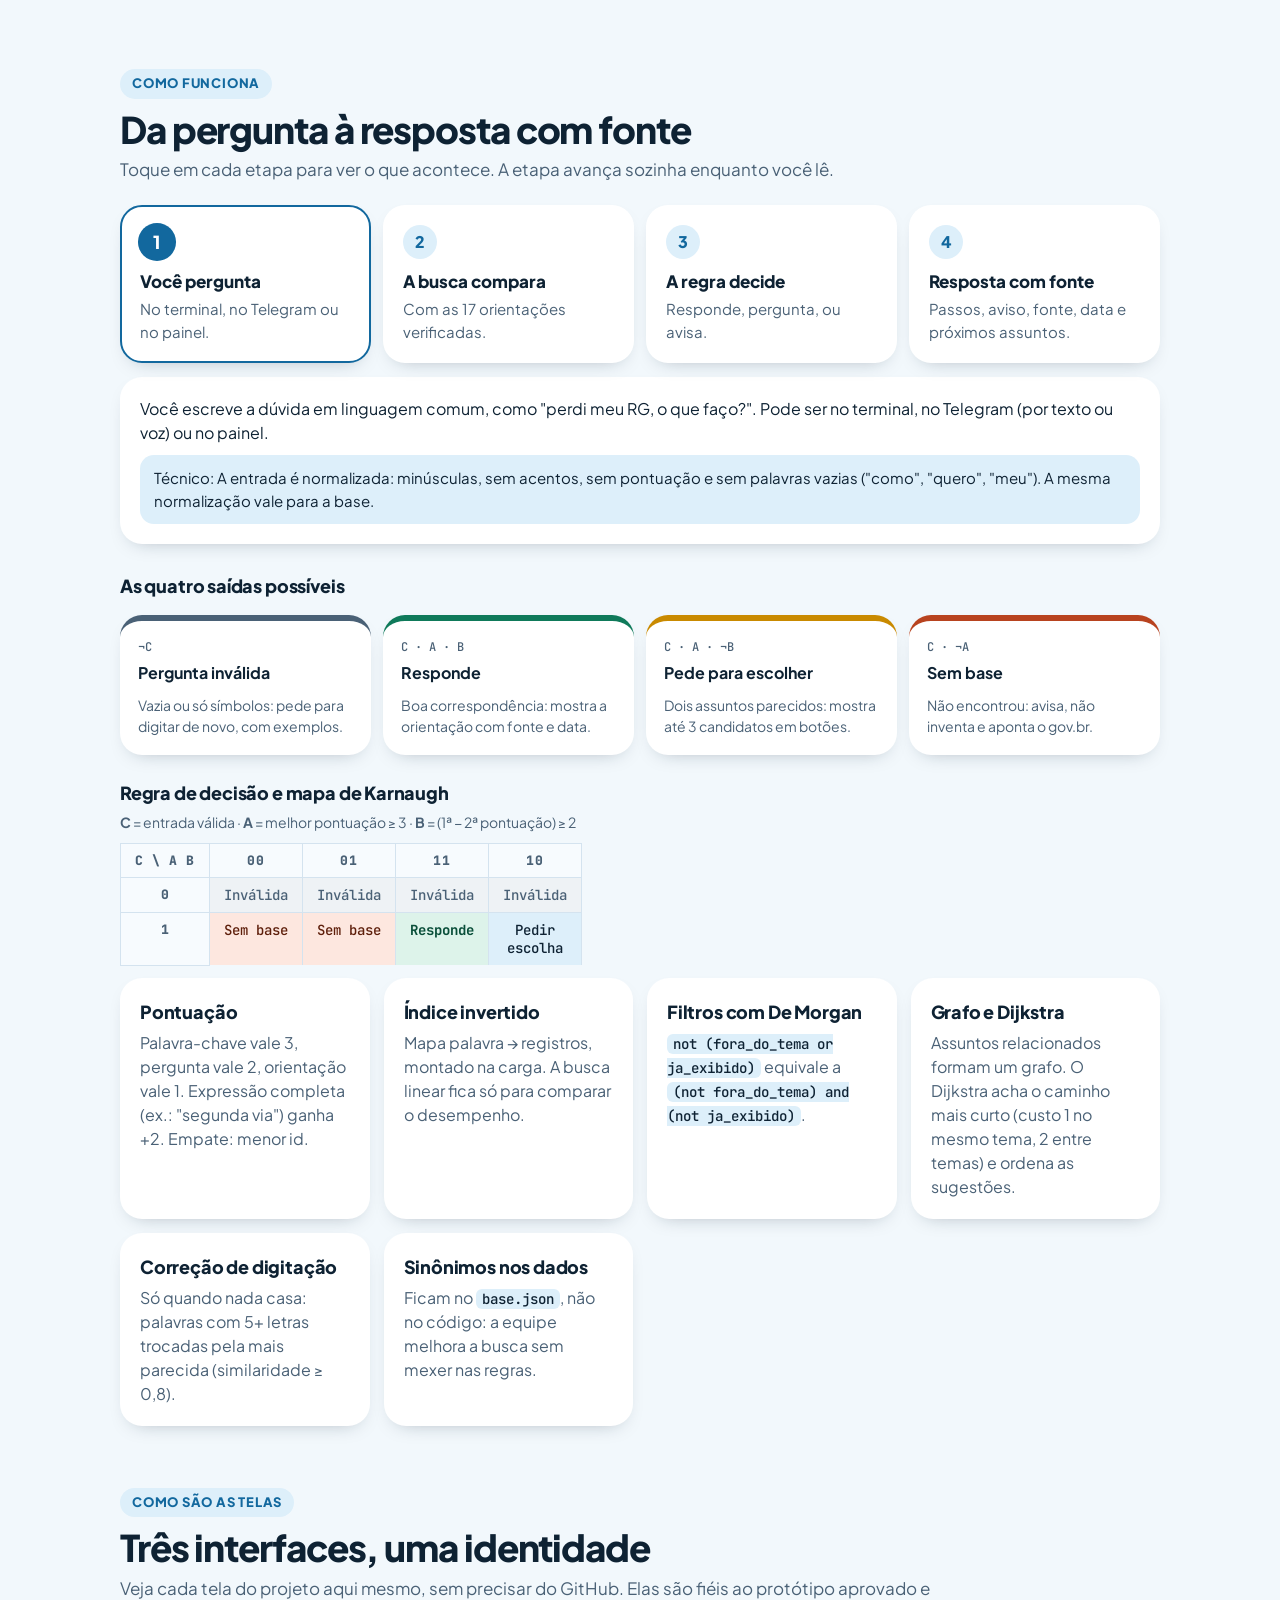
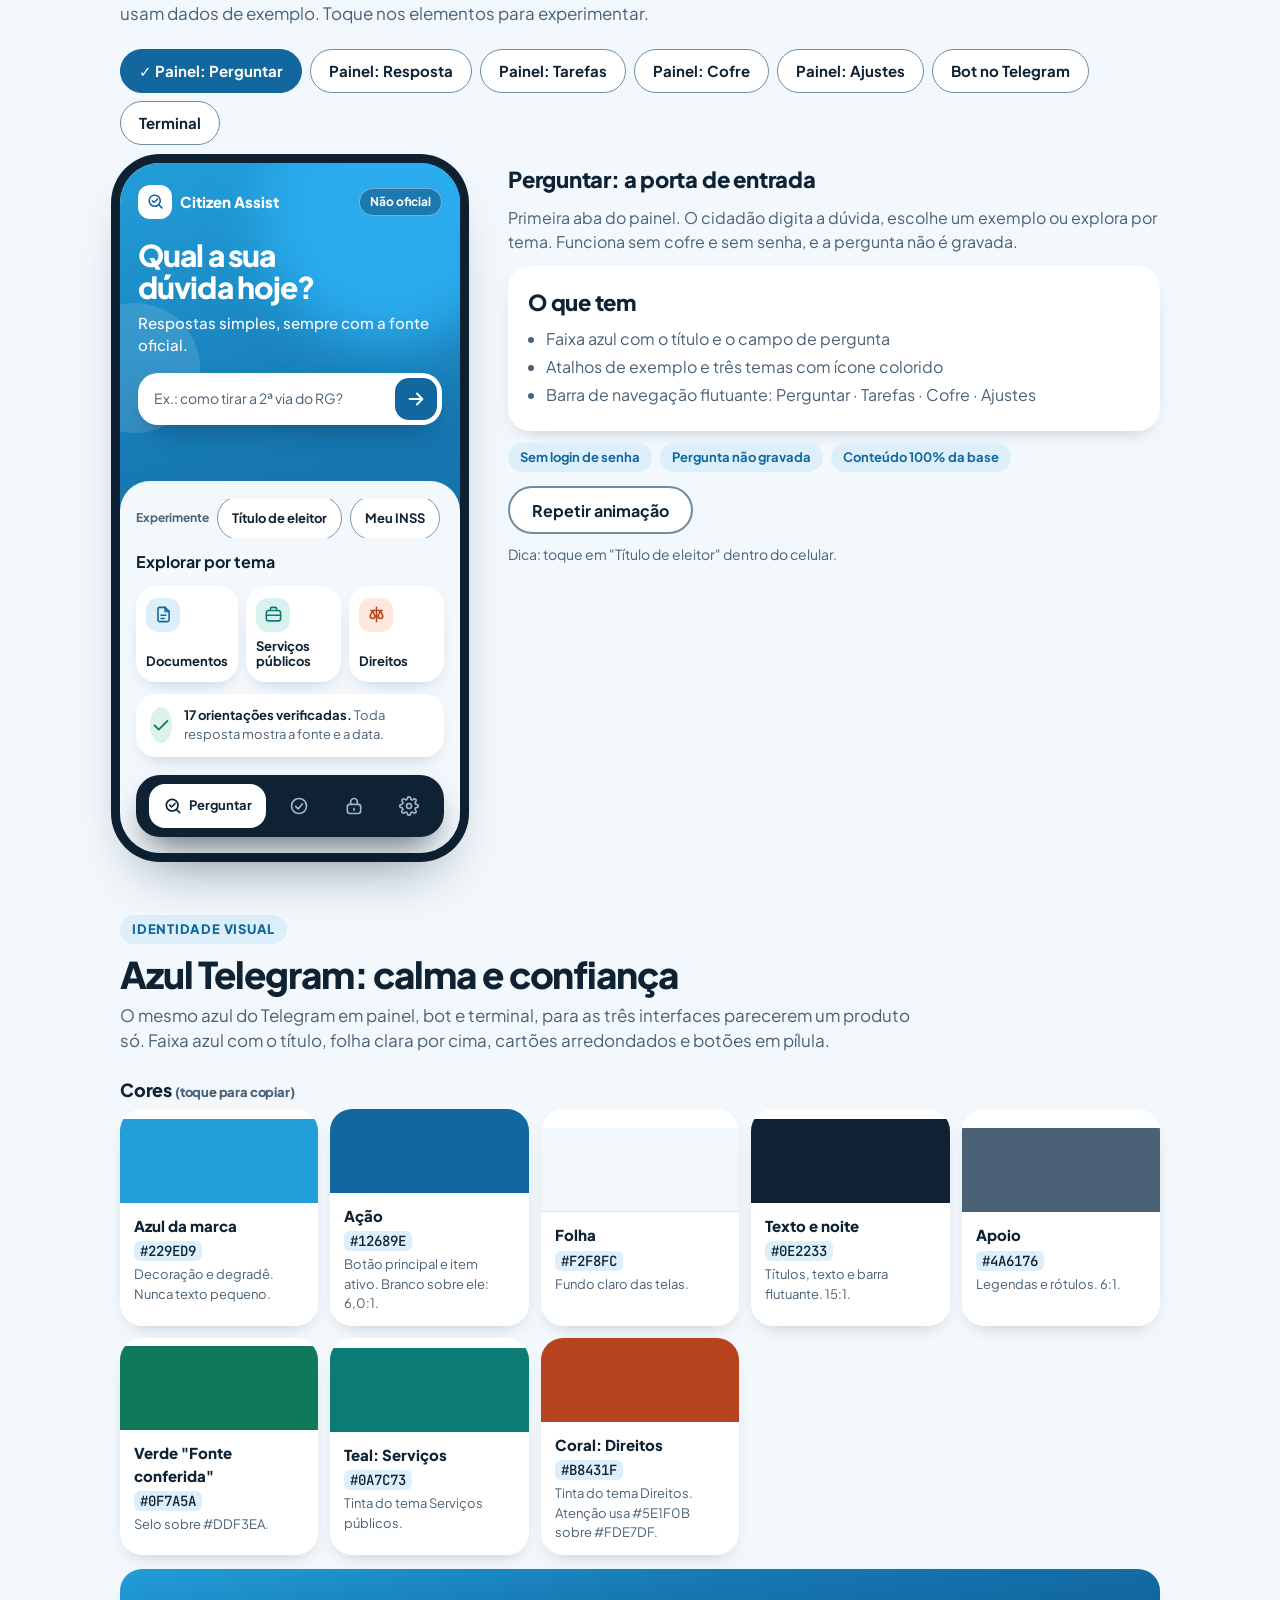
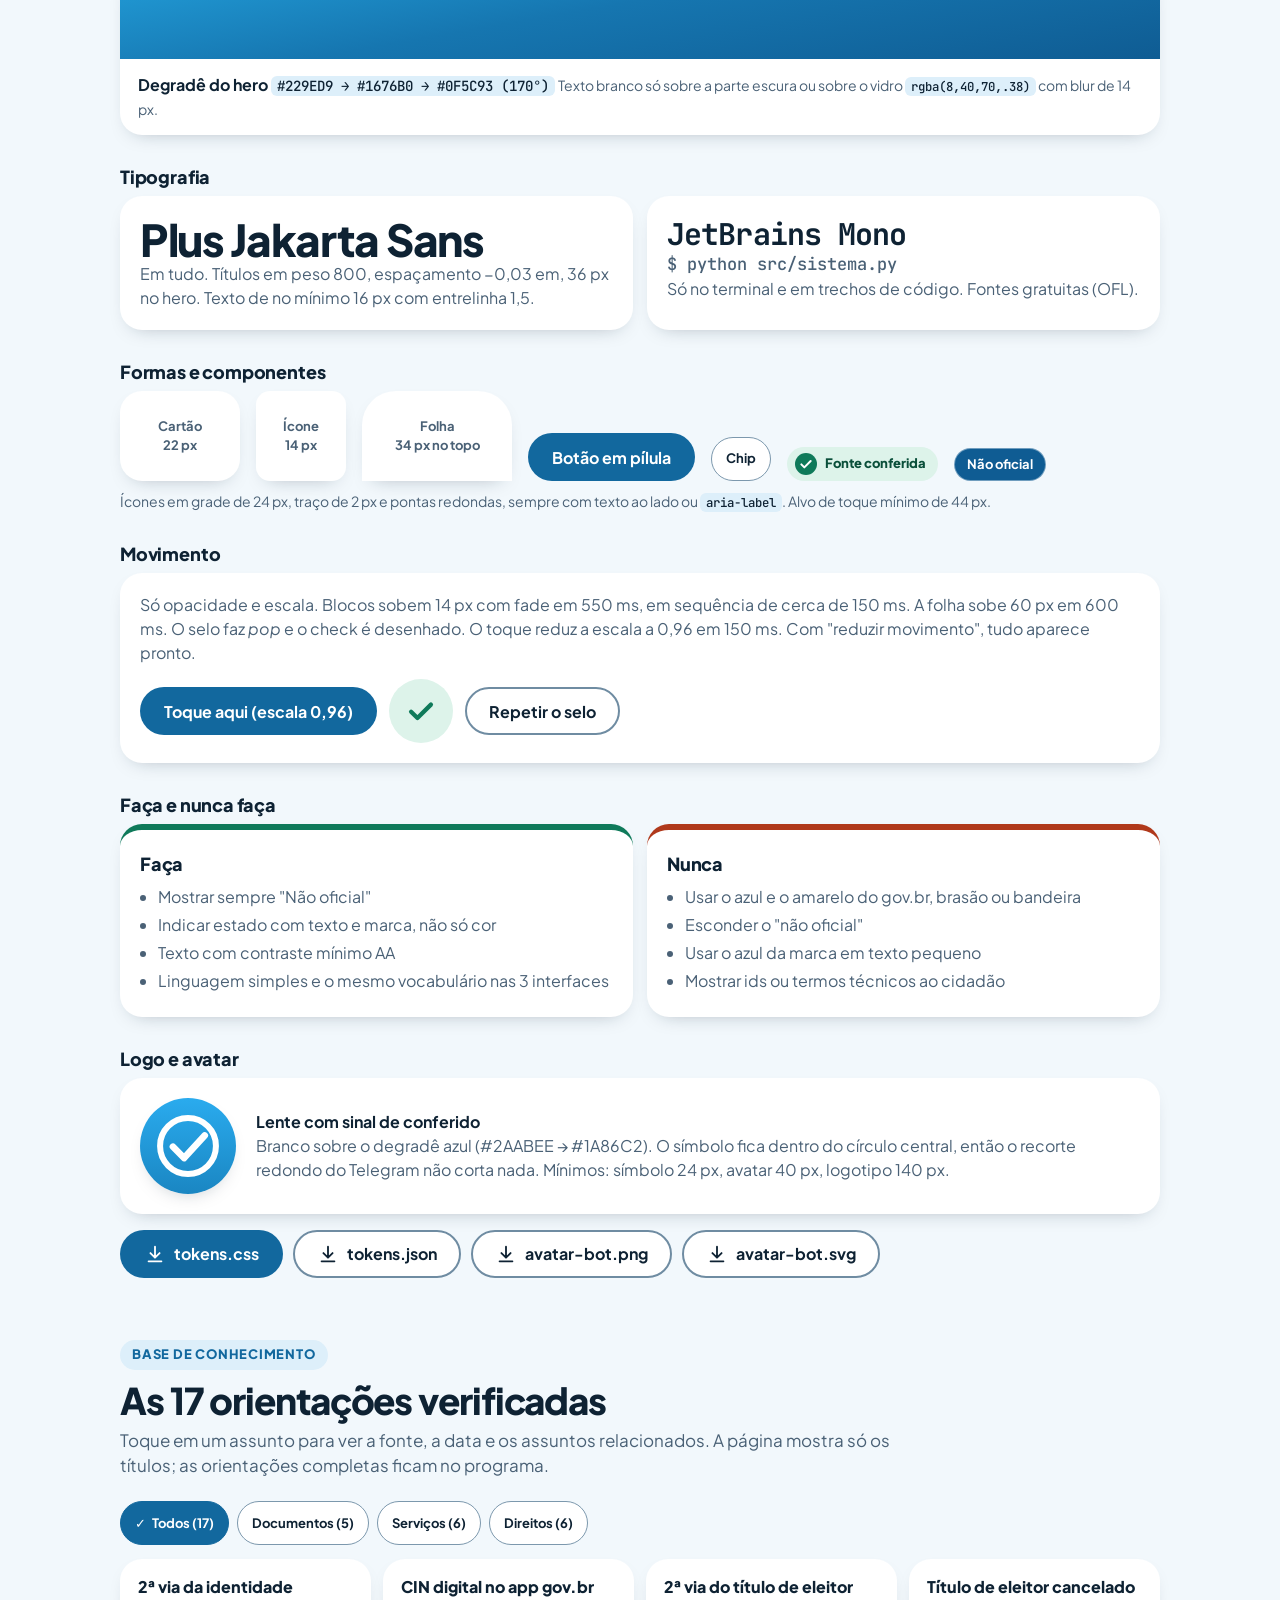
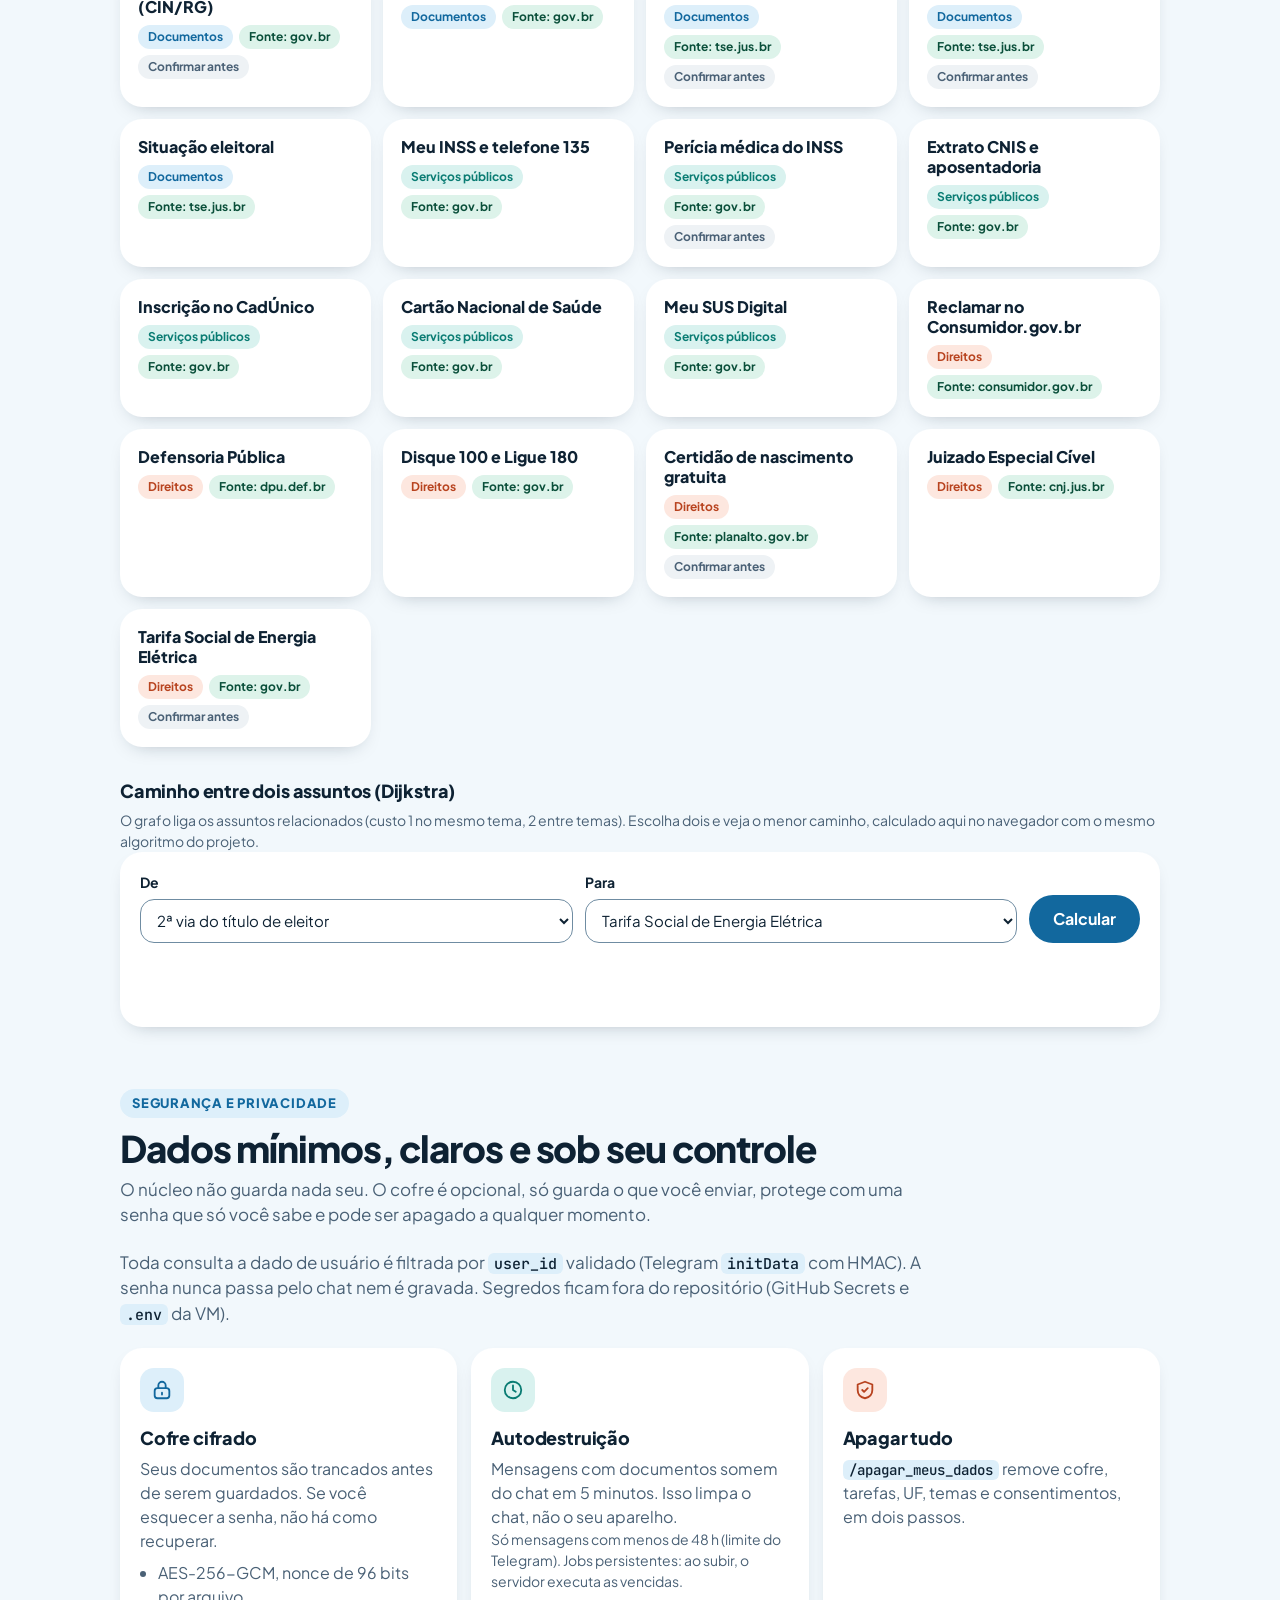
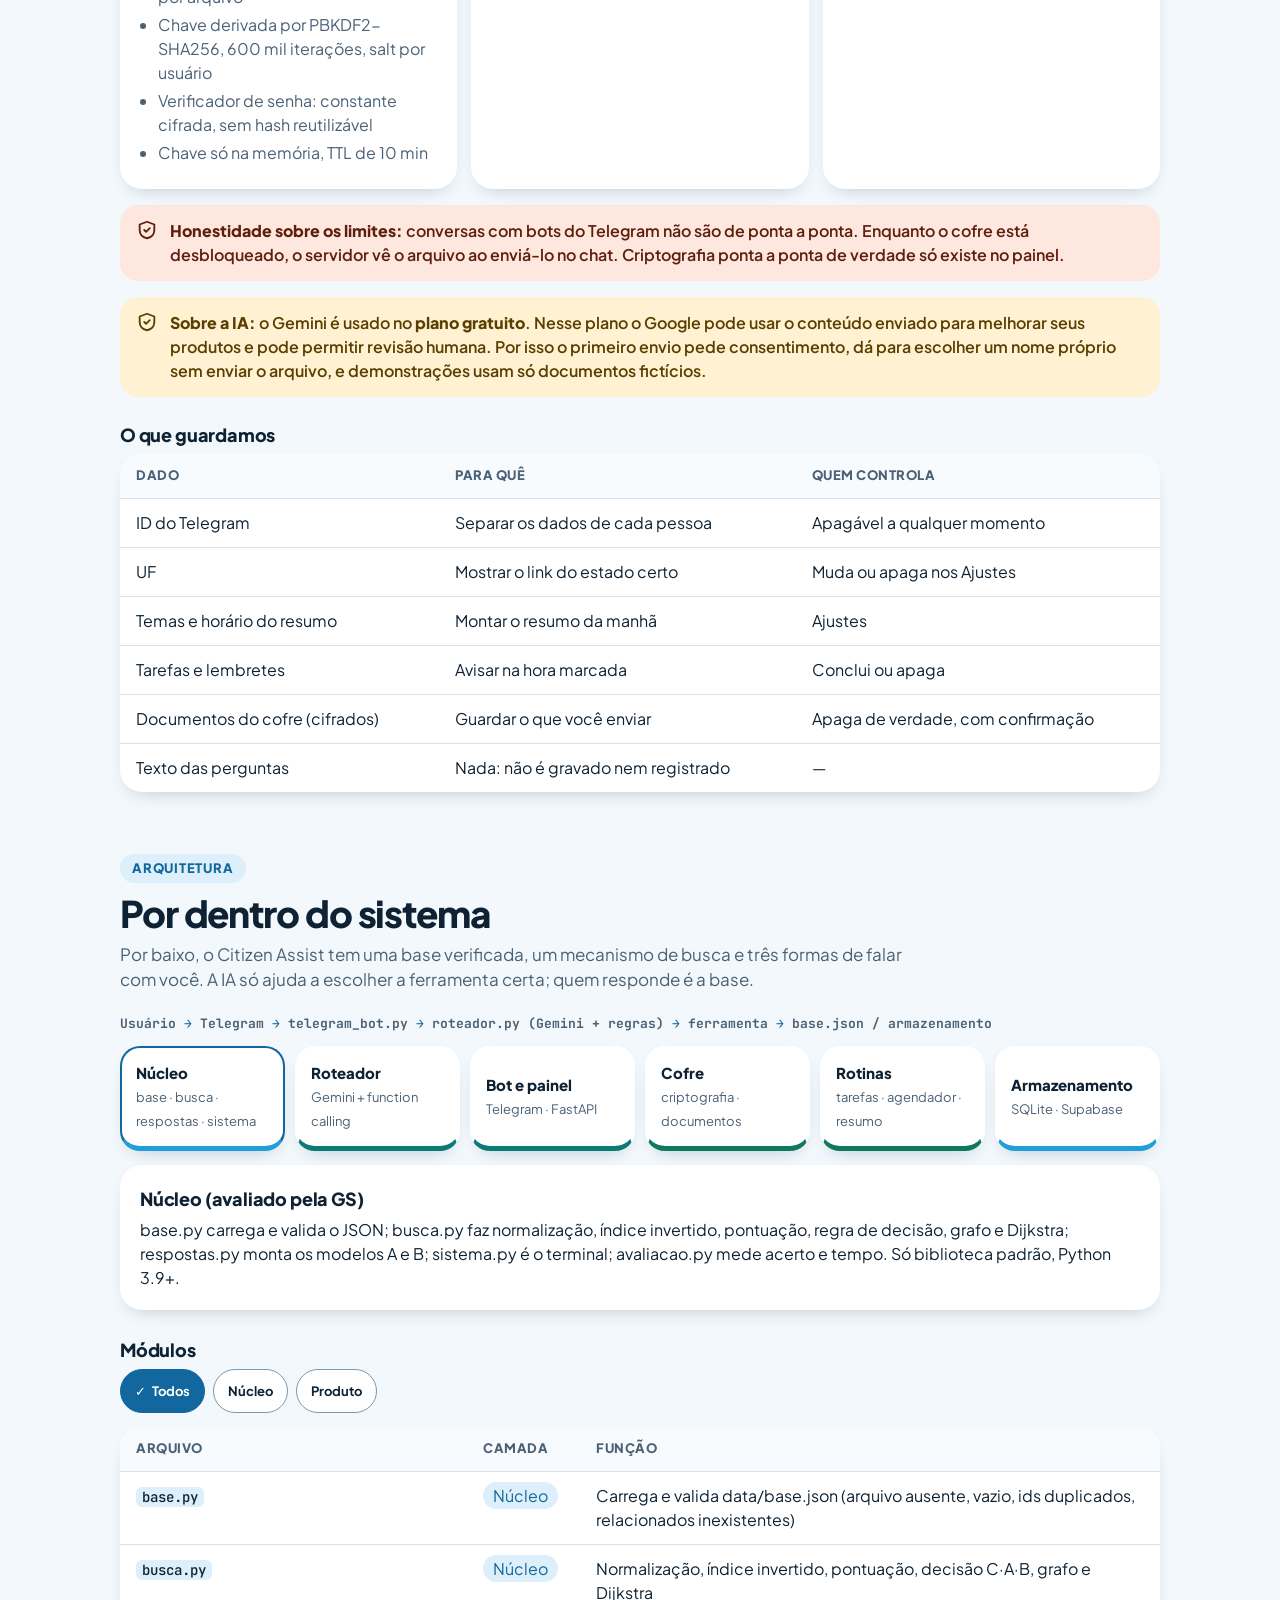
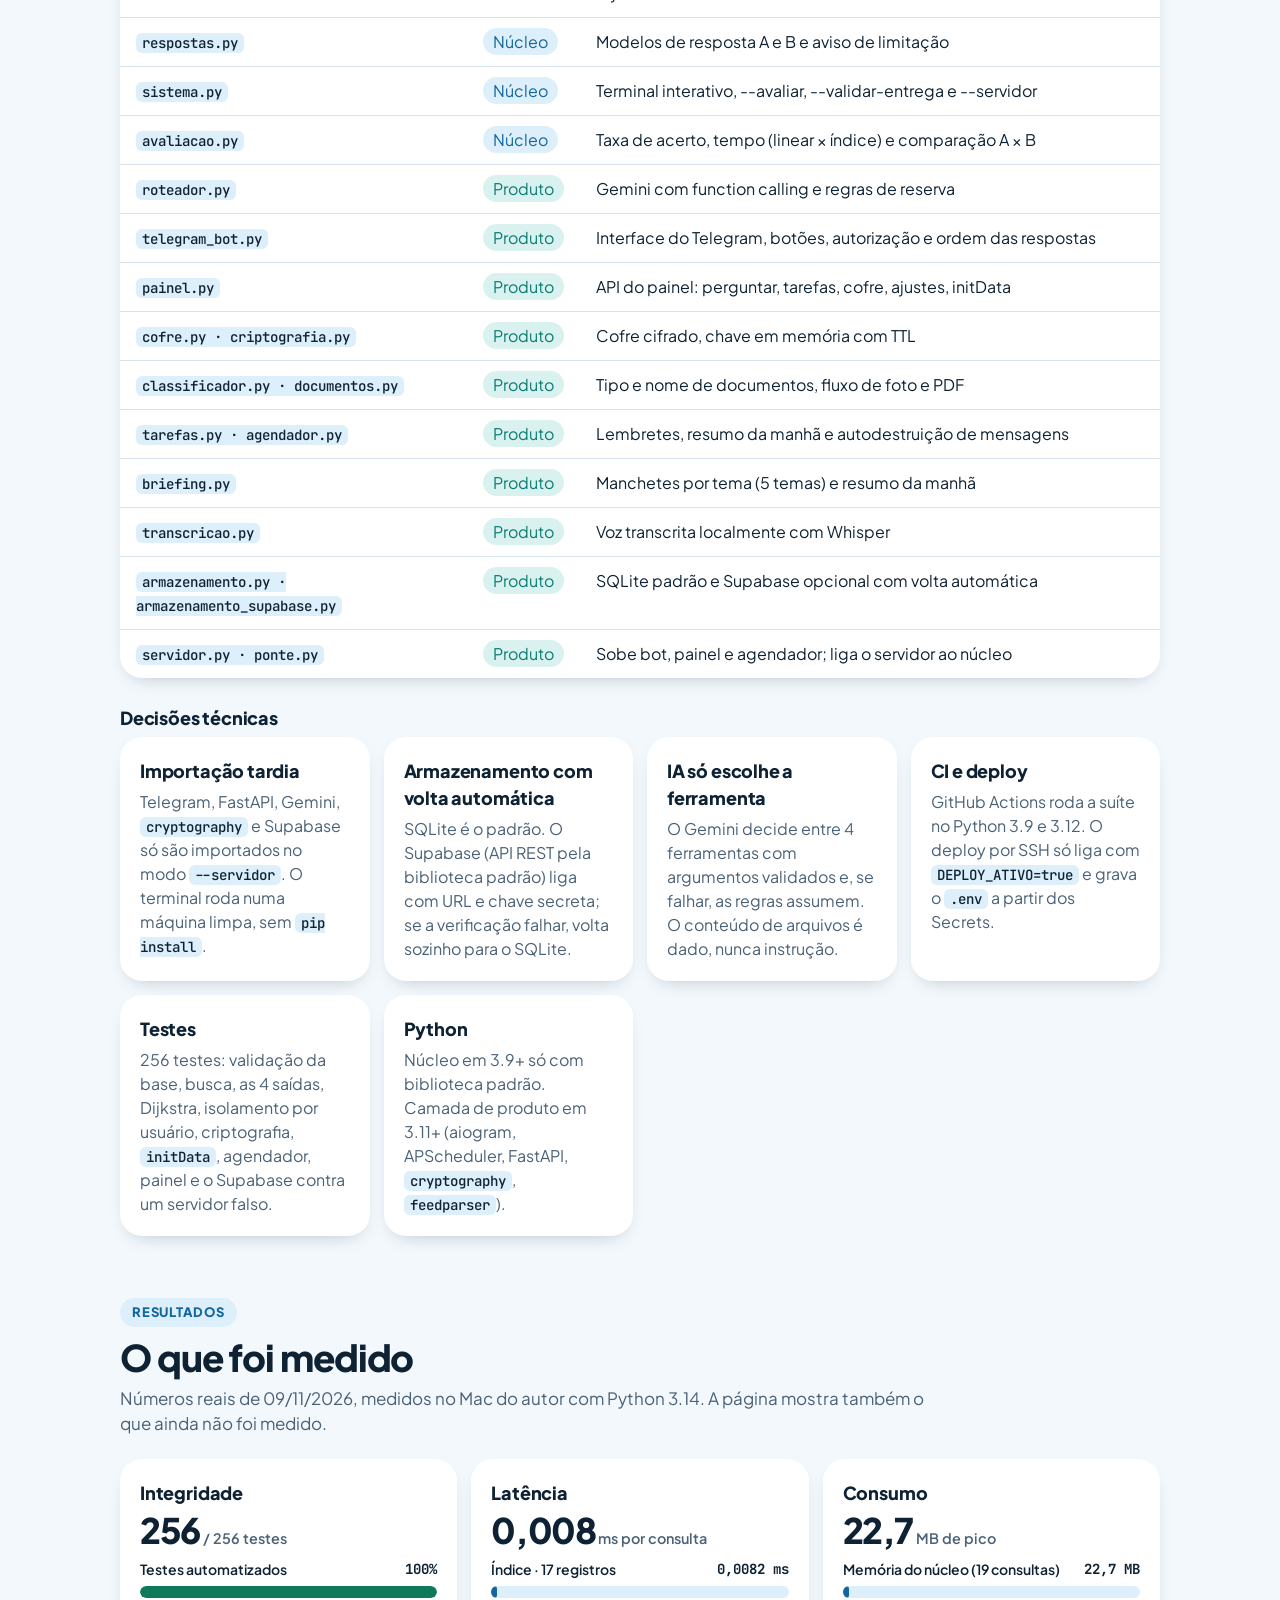
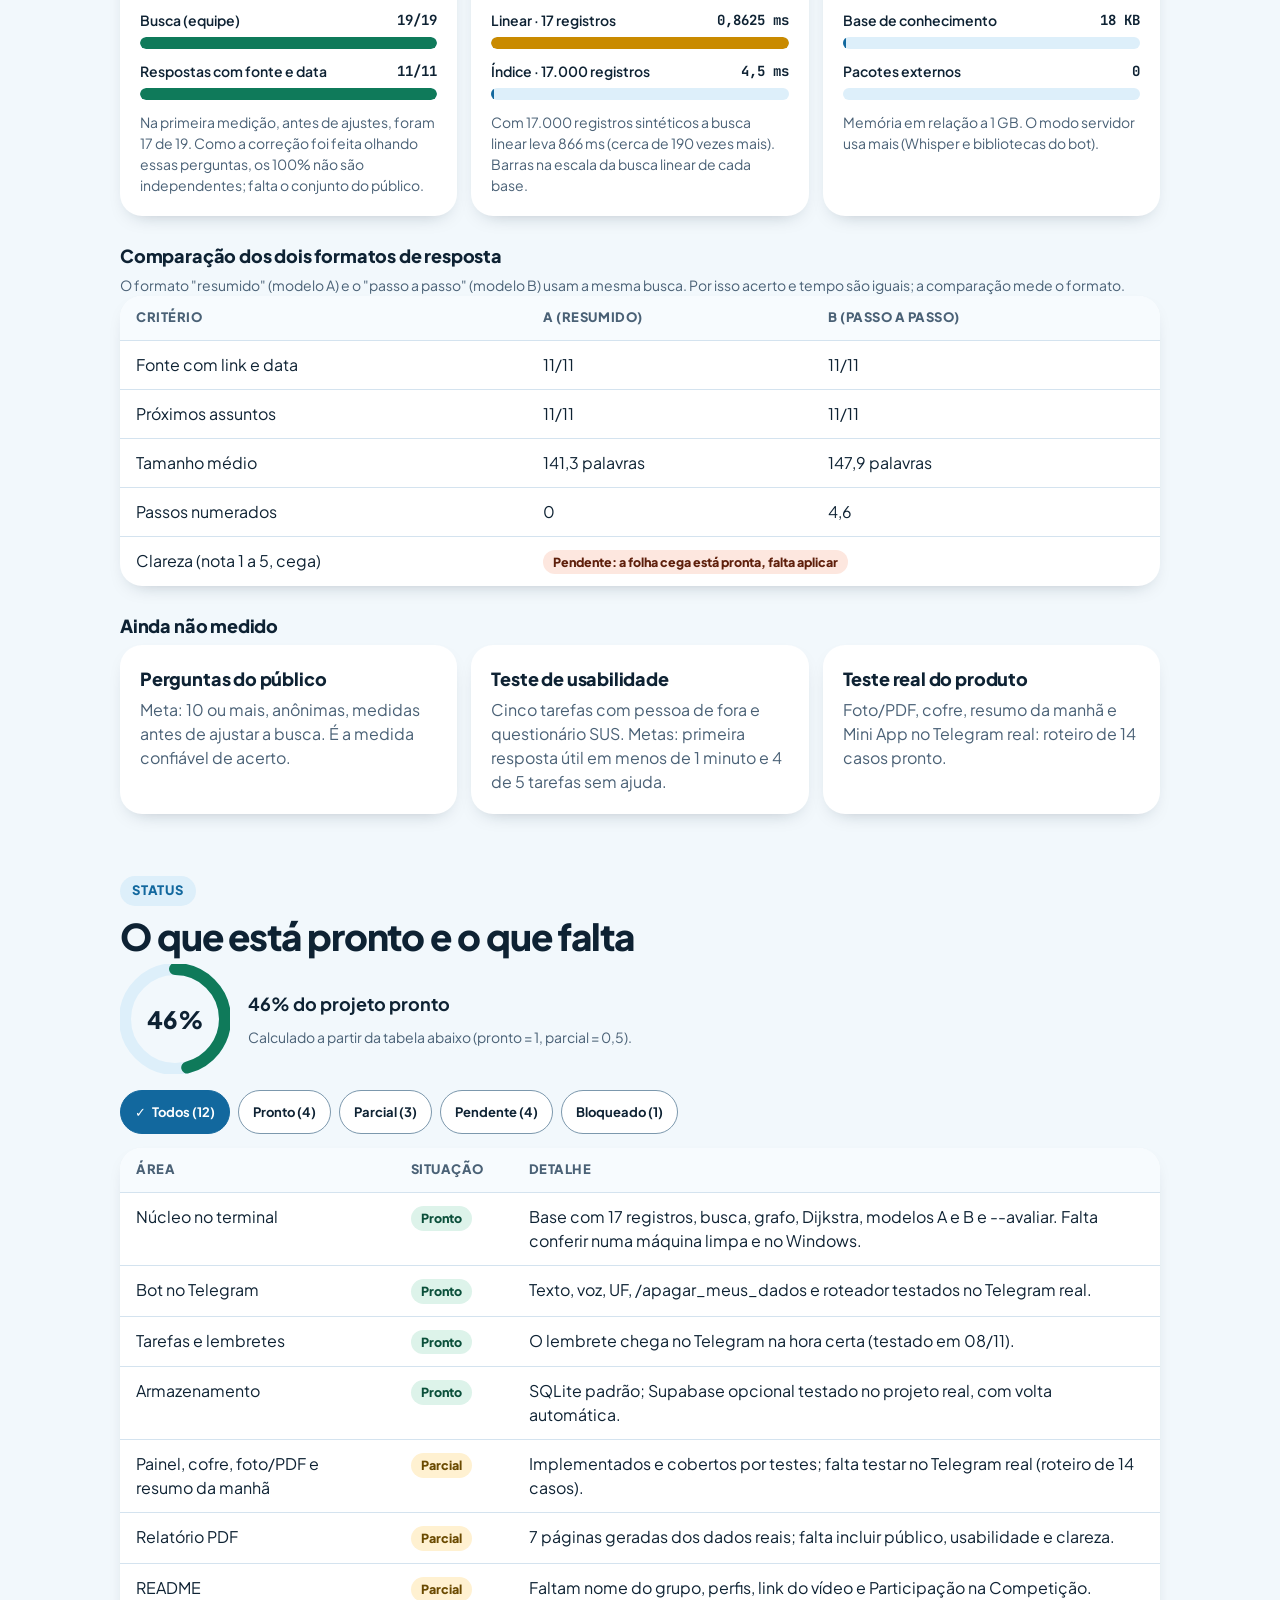
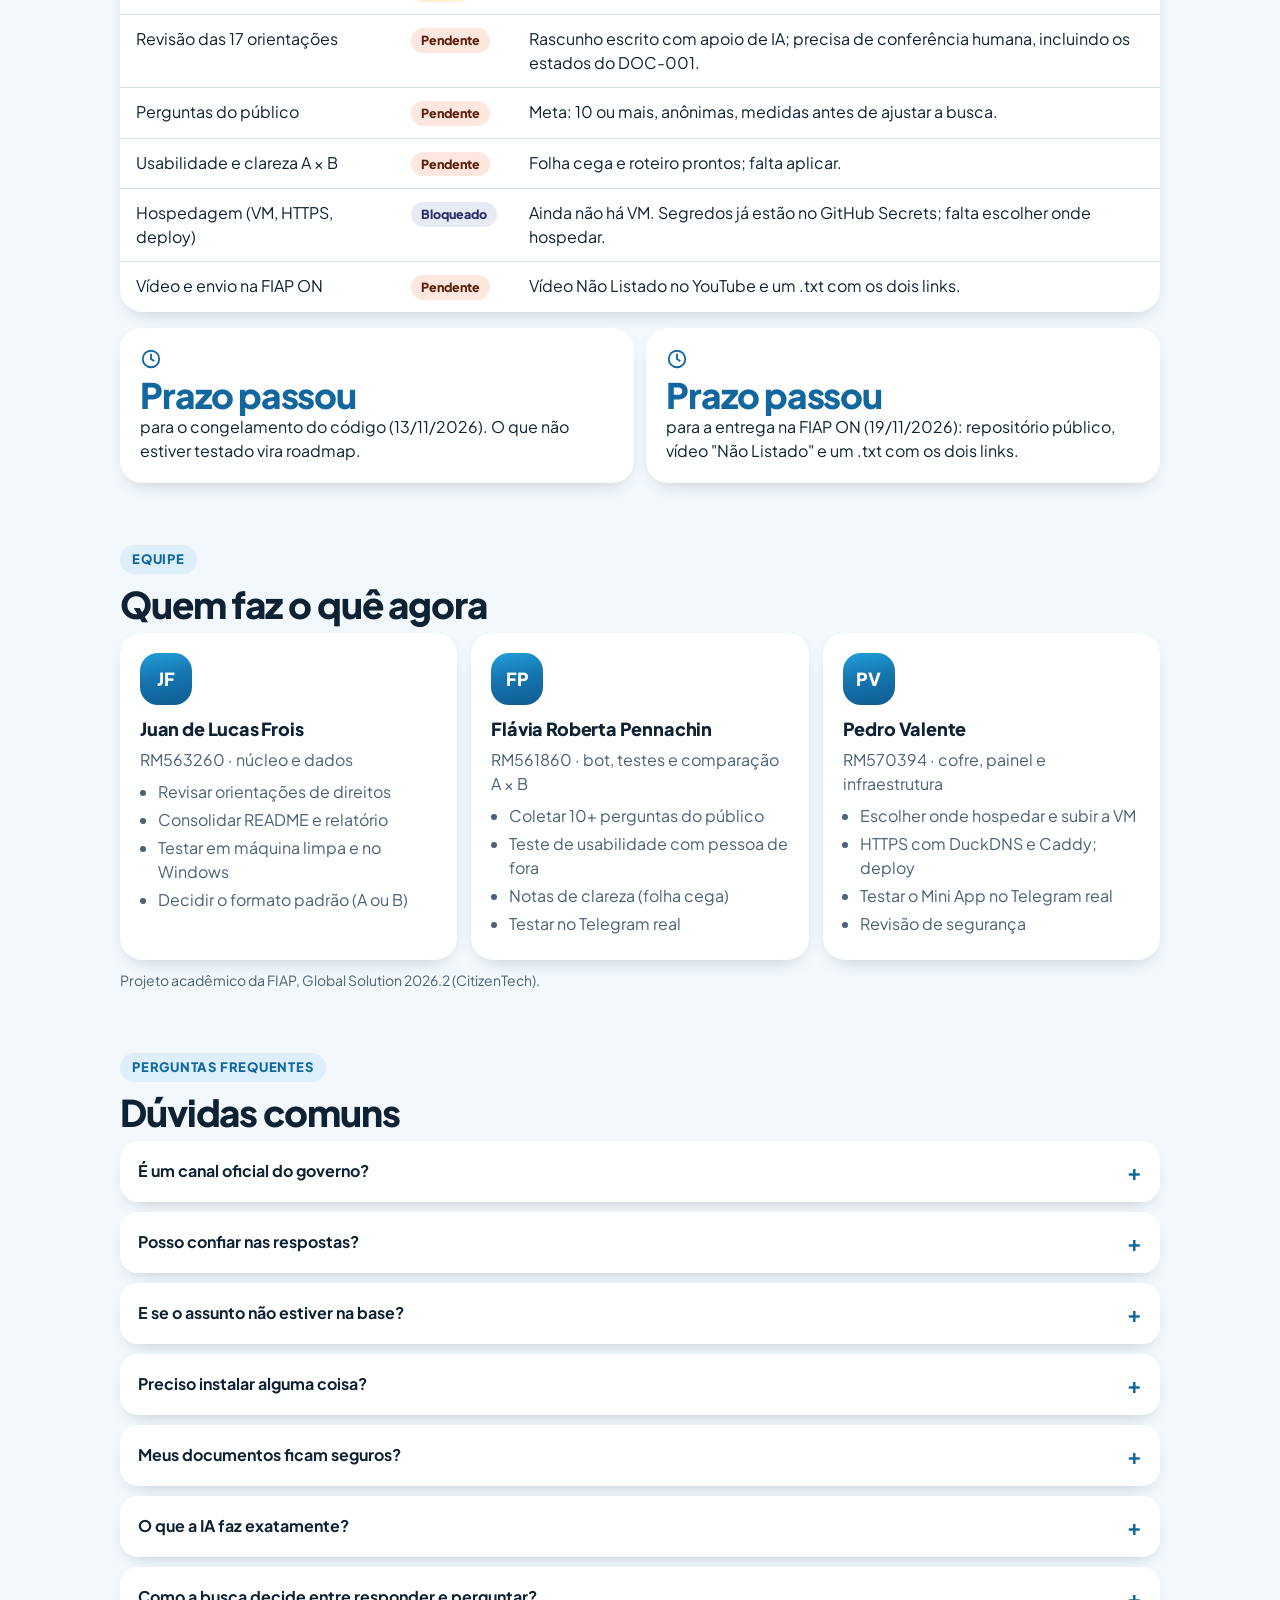
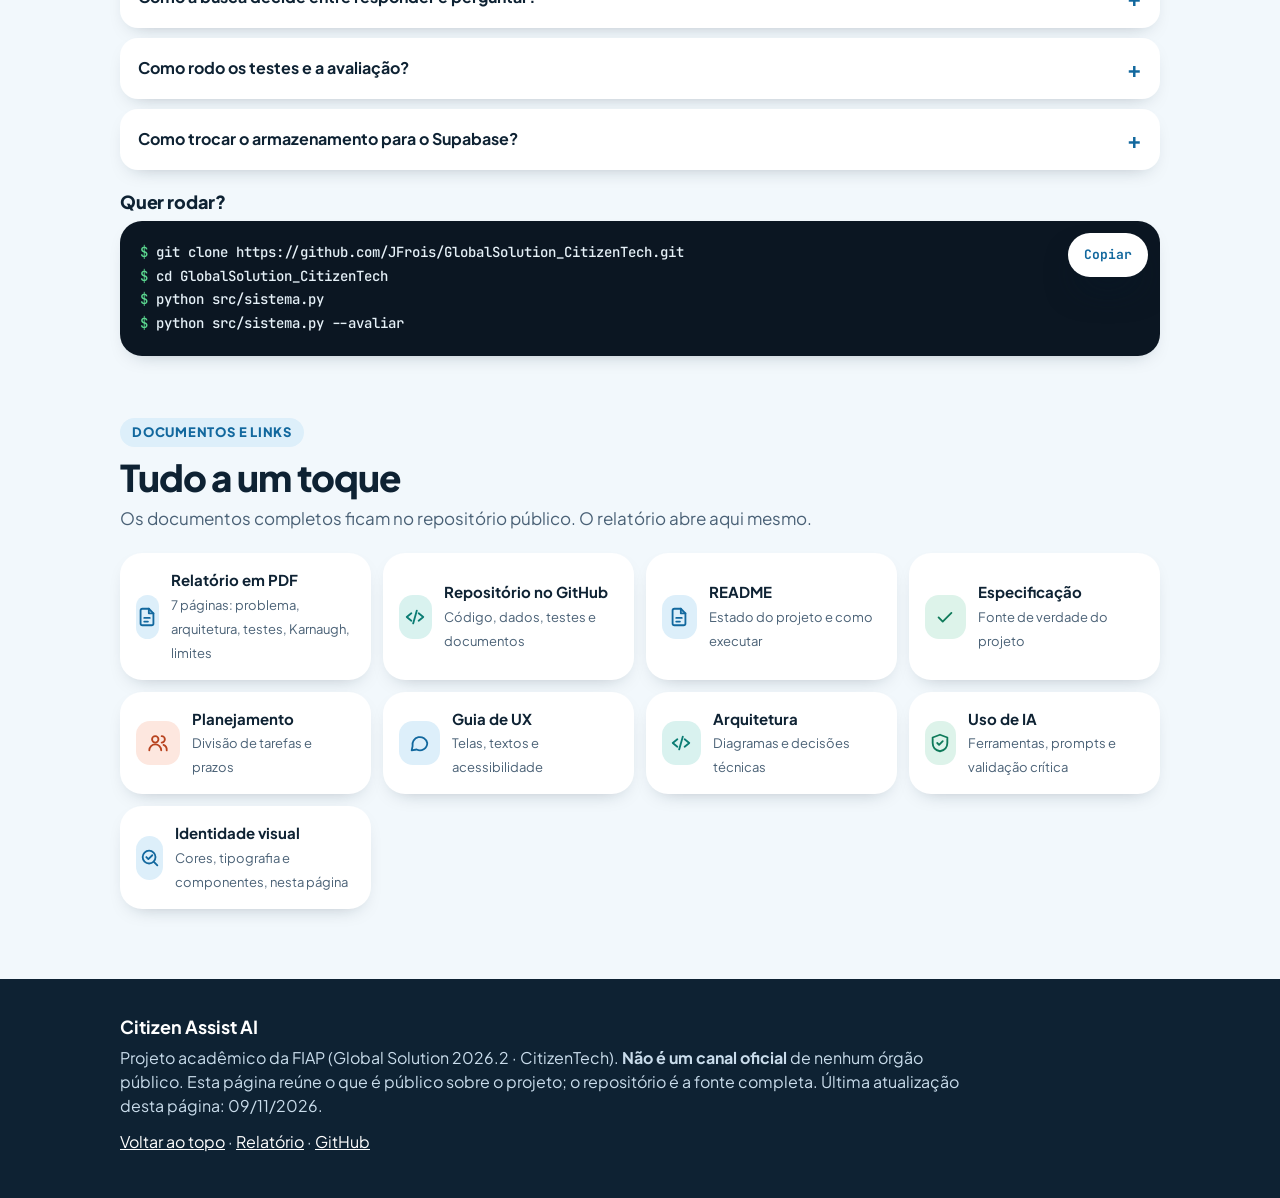
==== commit 7279eb6d: "docs: nova landing na identidade Azul Telegram (telas, identidade visual, visão para todos/técnica, " ====
--- a/docs/index.html
+++ b/docs/index.html
@@ -5,627 +5,1265 @@
 <meta name="viewport" content="width=device-width, initial-scale=1">
 <title>Citizen Assist AI</title>
 <meta name="description" content="Assistente de orientação cidadã sobre documentos, serviços públicos e direitos, com base em registros verificados e fonte oficial. Global Solution 2026.2 · FIAP · CitizenTech.">
-<meta name="theme-color" content="#071420">
+<meta name="theme-color" content="#1676B0">
+<link rel="icon" href="design/imagens/avatar-bot.svg" type="image/svg+xml">
 <link rel="preconnect" href="https://fonts.googleapis.com">
 <link rel="preconnect" href="https://fonts.gstatic.com" crossorigin>
-<link href="https://fonts.googleapis.com/css2?family=JetBrains+Mono:wght@400;600&family=Plus+Jakarta+Sans:wght@400;600;800&display=swap" rel="stylesheet">
+<link href="https://fonts.googleapis.com/css2?family=JetBrains+Mono:wght@400;500;700&family=Plus+Jakarta+Sans:wght@400;500;600;700;800&display=swap" rel="stylesheet">
 <style>
-/* Tokens: "Azul Telegram" do projeto (docs/design/tokens.css) em versão noturna com neon. */
+/* Identidade "Azul Telegram" (docs/ux.md §9 e docs/design/tokens.css) */
 :root{
-  --noite:#071420; --noite-2:#0B1F30; --painel:#0E2233; --linha:#1E3A52; --linha-forte:#2D5778;
-  --texto:#E6F2FA; --apoio:#9FB8CC;
-  --azul:#229ED9; --azul-neon:#3CC8FF; --azul-acao:#12689E;
-  --verde:#3DF5B0; --verde-s:#0E3A2D; --ambar:#FFC857; --ambar-s:#3A2C0B; --coral:#FF7A59; --coral-s:#3A1A12;
-  --glow:0 0 18px rgba(60,200,255,.45), 0 0 42px rgba(34,158,217,.25);
-  --glow-verde:0 0 14px rgba(61,245,176,.45);
+  --azul:#229ED9; --acao:#12689E; --link:#0B5E94; --fundo:#F2F8FC; --sup:#FFFFFF;
+  --texto:#0E2233; --apoio:#4A6176; --noite:#0E2233; --azul-suave:#DDEFFA;
+  --verde:#0F7A5A; --verde-s:#DDF3EA; --verde-t:#0A4F3A;
+  --teal:#0A7C73; --teal-s:#D9F2EF; --coral:#B8431F; --coral-s:#FDE7DF; --atencao:#5E1F0B;
+  --perigo:#B0391B; --borda:#6F8CA2; --linha:#D4E3EF;
+  --hero:linear-gradient(170deg,#229ED9 0%,#1676B0 45%,#0F5C93 100%);
+  --vidro:rgba(8,40,70,.38); --vidro-borda:rgba(255,255,255,.4);
+  --sombra:0 8px 20px -12px rgba(14,34,51,.35); --sombra-alta:0 18px 34px -12px rgba(6,24,40,.7);
+  --sans:"Plus Jakarta Sans",system-ui,-apple-system,"Segoe UI",Roboto,Arial,sans-serif;
   --mono:"JetBrains Mono",ui-monospace,Menlo,Consolas,monospace;
-  --sans:"Plus Jakarta Sans",system-ui,-apple-system,"Segoe UI",Roboto,Arial,sans-serif;
+  --curva:cubic-bezier(.2,.7,.2,1); --pop:cubic-bezier(.2,.9,.3,1.2);
 }
 *{box-sizing:border-box}
-html{scroll-behavior:smooth;scroll-padding-top:72px}
-body{margin:0;background:var(--noite);color:var(--texto);font:16px/1.6 var(--sans);overflow-x:hidden}
-a{color:var(--azul-neon)}
-a:hover{color:#fff}
-:focus-visible{outline:3px solid var(--verde);outline-offset:3px;border-radius:6px}
-.wrap{max-width:1040px;margin:0 auto;padding:0 16px;position:relative;z-index:2}
-
-/* ---------- Atmosfera: cyber-grid, glow e CRT ---------- */
-.atmo{position:fixed;inset:0;z-index:0;pointer-events:none;overflow:hidden}
-.grade{position:absolute;inset:-80px 0 0 0;
-  background-image:linear-gradient(rgba(60,200,255,.09) 1px,transparent 1px),linear-gradient(90deg,rgba(60,200,255,.09) 1px,transparent 1px);
-  background-size:56px 56px;
-  -webkit-mask-image:radial-gradient(ellipse at 50% 20%,#000 0%,rgba(0,0,0,.55) 45%,transparent 80%);
-          mask-image:radial-gradient(ellipse at 50% 20%,#000 0%,rgba(0,0,0,.55) 45%,transparent 80%);
-  animation:deriva 14s linear infinite}
-@keyframes deriva{to{transform:translateY(56px)}}
-.brilho{position:absolute;width:720px;height:720px;border-radius:50%;filter:blur(90px);opacity:.5}
-.brilho.a{left:-220px;top:-200px;background:radial-gradient(circle,rgba(34,158,217,.55),transparent 65%)}
-.brilho.b{right:-260px;top:38vh;background:radial-gradient(circle,rgba(61,245,176,.22),transparent 65%)}
-.crt{position:fixed;inset:0;z-index:50;pointer-events:none;opacity:0;transition:opacity .3s;
-  background:repeating-linear-gradient(to bottom,rgba(0,0,0,.28) 0,rgba(0,0,0,.28) 1px,transparent 1px,transparent 3px);
-  box-shadow:inset 0 0 160px rgba(0,0,0,.55)}
-body.crt-on .crt{opacity:1}
-body.crt-on .crt::after{content:"";position:absolute;inset:0;background:linear-gradient(to bottom,transparent 0,rgba(60,200,255,.05) 50%,transparent 100%);height:140px;animation:varre 6s linear infinite}
-@keyframes varre{from{transform:translateY(-160px)}to{transform:translateY(100vh)}}
-
-/* ---------- Barra superior ---------- */
-.topo{position:sticky;top:0;z-index:20;backdrop-filter:blur(10px);background:rgba(7,20,32,.78);border-bottom:1px solid var(--linha)}
-.topo .wrap{display:flex;align-items:center;gap:12px;min-height:56px}
-.marca{font:800 1rem var(--mono);letter-spacing:.02em;color:var(--azul-neon);text-decoration:none;white-space:nowrap}
-.marca b{color:var(--verde)}
-.topo nav{display:flex;gap:4px;overflow-x:auto;scrollbar-width:none;flex:1}
-.topo nav a{color:var(--apoio);text-decoration:none;padding:8px 12px;border-radius:8px;white-space:nowrap;font-size:.92rem;min-height:44px;display:inline-flex;align-items:center;transition:color .2s,background .2s}
-.topo nav a:hover{color:#fff;background:rgba(60,200,255,.12)}
-.crt-btn{font:600 .8rem var(--mono);color:var(--apoio);background:transparent;border:1px solid var(--linha-forte);border-radius:8px;min-height:44px;padding:0 12px;cursor:pointer;transition:all .2s;white-space:nowrap}
-.crt-btn:hover{color:#fff;border-color:var(--azul-neon);box-shadow:var(--glow)}
-.crt-btn[aria-pressed="true"]{color:var(--noite);background:var(--verde);border-color:var(--verde);box-shadow:var(--glow-verde)}
-
-/* ---------- Hero ---------- */
-.hero{padding:72px 0 56px;text-align:left}
-.etiqueta{display:inline-flex;align-items:center;gap:8px;font:600 .8rem var(--mono);letter-spacing:.1em;text-transform:uppercase;color:var(--verde);border:1px solid rgba(61,245,176,.35);padding:6px 12px;border-radius:999px;background:rgba(61,245,176,.06)}
-.etiqueta i{width:8px;height:8px;border-radius:50%;background:var(--verde);box-shadow:var(--glow-verde);animation:pulso 1.6s ease-in-out infinite}
-@keyframes pulso{50%{opacity:.35;transform:scale(.7)}}
-.glitch{position:relative;font:800 clamp(2.6rem,9vw,5.6rem)/1.02 var(--sans);letter-spacing:-.02em;margin:22px 0 14px;color:#fff;text-shadow:0 0 28px rgba(60,200,255,.5)}
-.glitch::before,.glitch::after{content:attr(data-texto);position:absolute;left:0;top:0;width:100%;overflow:hidden;opacity:0}
-.glitch::before{color:var(--azul-neon);transform:translate(-3px,0)}
-.glitch::after{color:var(--coral);transform:translate(3px,0)}
-.glitch.ativo::before{opacity:.85;animation:cortaA .5s steps(2,end)}
-.glitch.ativo::after{opacity:.85;animation:cortaB .5s steps(2,end)}
-@keyframes cortaA{0%{clip-path:inset(10% 0 70% 0)}20%{clip-path:inset(60% 0 8% 0)}40%{clip-path:inset(30% 0 40% 0)}60%{clip-path:inset(80% 0 4% 0)}80%{clip-path:inset(5% 0 82% 0)}100%{clip-path:inset(45% 0 30% 0)}}
-@keyframes cortaB{0%{clip-path:inset(70% 0 6% 0)}20%{clip-path:inset(12% 0 64% 0)}40%{clip-path:inset(50% 0 20% 0)}60%{clip-path:inset(4% 0 80% 0)}80%{clip-path:inset(66% 0 14% 0)}100%{clip-path:inset(28% 0 44% 0)}}
-.sub{font-size:clamp(1.05rem,2.4vw,1.35rem);max-width:58ch;color:#CFE4F3;margin:0 0 8px}
-.sub strong{color:#fff}
-.digita{font:600 1rem var(--mono);color:var(--verde);min-height:1.8em;margin:18px 0 0}
-.cursor{display:inline-block;width:.6em;height:1.05em;background:var(--verde);vertical-align:text-bottom;margin-left:2px;animation:pisca 1s steps(1) infinite;box-shadow:var(--glow-verde)}
+html{scroll-behavior:smooth;scroll-padding-top:84px}
+body{margin:0;background:var(--fundo);color:var(--texto);font:16px/1.5 var(--sans);-webkit-font-smoothing:antialiased}
+a{color:var(--link)}
+a:hover{color:var(--acao)}
+:focus-visible{outline:3px solid #0B5E94;outline-offset:3px;border-radius:8px}
+.hero :focus-visible,.nav :focus-visible{outline-color:#fff}
+.wrap{max-width:1080px;margin:0 auto;padding:0 20px}
+.i{width:22px;height:22px;fill:none;stroke:currentColor;stroke-width:2;stroke-linecap:round;stroke-linejoin:round;flex:none}
+button,input,select{font-family:inherit}
+
+/* ---------- movimento (só opacidade e transform) ---------- */
+@keyframes sobe{from{opacity:0;transform:translateY(14px)}to{opacity:1;transform:none}}
+@keyframes folha{from{opacity:0;transform:translateY(60px)}to{opacity:1;transform:none}}
+@keyframes brilho{0%,100%{opacity:.45;transform:scale(1)}50%{opacity:.8;transform:scale(1.15)}}
+@keyframes flutua{0%,100%{transform:translateY(0)}50%{transform:translateY(-10px)}}
+@keyframes pop{0%{opacity:0;transform:scale(.6)}70%{transform:scale(1.08)}100%{opacity:1;transform:none}}
+@keyframes traca{to{stroke-dashoffset:0}}
 @keyframes pisca{50%{opacity:0}}
-.botoes{display:flex;flex-wrap:wrap;gap:12px;margin-top:28px}
-.btn{position:relative;display:inline-flex;align-items:center;gap:8px;min-height:48px;padding:12px 22px;border-radius:12px;font:600 1rem var(--sans);text-decoration:none;color:var(--noite);background:var(--azul-neon);border:1px solid var(--azul-neon);box-shadow:var(--glow);transition:transform .18s,box-shadow .18s,background .18s;overflow:hidden}
-.btn::after{content:"";position:absolute;inset:0;background:linear-gradient(110deg,transparent 30%,rgba(255,255,255,.55) 50%,transparent 70%);transform:translateX(-120%);transition:transform .55s}
-.btn:hover{transform:translateY(-3px);color:var(--noite);box-shadow:0 0 28px rgba(60,200,255,.8),0 0 64px rgba(34,158,217,.4)}
-.btn:hover::after{transform:translateX(120%)}
-.btn:active{transform:translateY(0) scale(.98)}
-.btn.sec{color:var(--texto);background:transparent;border-color:var(--linha-forte);box-shadow:none}
-.btn.sec:hover{color:#fff;border-color:var(--azul-neon);background:rgba(60,200,255,.1);box-shadow:var(--glow)}
-
-/* ---------- Seções ---------- */
-section{padding:56px 0 8px}
-.rotulo{font:600 .8rem var(--mono);letter-spacing:.14em;text-transform:uppercase;color:var(--azul-neon);margin-bottom:8px}
-.rotulo::before{content:"// ";color:var(--verde)}
-h2{font:800 clamp(1.6rem,4vw,2.3rem)/1.15 var(--sans);margin:0 0 12px;letter-spacing:-.01em}
-.lead{color:var(--apoio);max-width:64ch;margin:0 0 24px}
-.cards{display:grid;grid-template-columns:repeat(auto-fit,minmax(230px,1fr));gap:14px}
-.card{position:relative;background:linear-gradient(160deg,rgba(14,34,51,.92),rgba(11,31,48,.92));border:1px solid var(--linha);border-radius:16px;padding:20px;transition:transform .25s,border-color .25s,box-shadow .25s;overflow:hidden}
-.card::before{content:"";position:absolute;left:0;top:0;right:0;height:2px;background:linear-gradient(90deg,transparent,var(--azul-neon),transparent);opacity:0;transition:opacity .25s}
-.card:hover{transform:translateY(-5px);border-color:var(--azul-neon);box-shadow:var(--glow)}
-.card:hover::before{opacity:1}
-.card h3{margin:0 0 8px;font-size:1.08rem}
-.card ul{margin:0;padding-left:1.1rem;color:var(--apoio)}
-.card li{margin:4px 0}
-.num{font:800 2.4rem/1.1 var(--mono);color:var(--azul-neon);text-shadow:0 0 18px rgba(60,200,255,.5)}
-.leg{color:var(--apoio);font-size:.9rem}
-.aviso{border:1px solid rgba(255,200,87,.4);background:var(--ambar-s);color:#FFE3A6;padding:14px 18px;border-radius:12px;margin-top:18px}
-.aviso strong{color:#fff}
-
-/* ---------- Vitrine (abas) ---------- */
-.janela{background:var(--painel);border:1px solid var(--linha-forte);border-radius:16px;box-shadow:0 20px 60px rgba(0,0,0,.45),var(--glow);overflow:hidden}
-.janela-barra{display:flex;align-items:center;gap:8px;padding:10px 14px;background:#0A1A29;border-bottom:1px solid var(--linha)}
-.pt{width:12px;height:12px;border-radius:50%;background:#35526B}
-.pt:nth-child(1){background:var(--coral)}.pt:nth-child(2){background:var(--ambar)}.pt:nth-child(3){background:var(--verde)}
-.janela-titulo{margin-left:8px;font:400 .82rem var(--mono);color:var(--apoio)}
-[role=tablist]{display:flex;gap:8px;margin:0 0 14px;flex-wrap:wrap}
-[role=tab]{font:600 .95rem var(--mono);color:var(--apoio);background:transparent;border:1px solid var(--linha-forte);border-radius:10px;min-height:44px;padding:0 18px;cursor:pointer;transition:all .2s}
-[role=tab]:hover{color:#fff;border-color:var(--azul-neon)}
-[role=tab][aria-selected="true"]{color:var(--noite);background:var(--azul-neon);border-color:var(--azul-neon);box-shadow:var(--glow)}
-[role=tabpanel][hidden]{display:none}
-[role=tabpanel]{animation:entra .4s ease}
-@keyframes entra{from{opacity:0;transform:translateY(10px)}to{opacity:1;transform:none}}
-
-.term{padding:16px;font:400 .88rem/1.5 var(--mono);color:#CFE7F5;min-height:420px;max-height:520px;overflow:auto;white-space:pre-wrap;word-break:break-word;background:#050F18}
-.term .p{color:var(--verde)}.term .d{color:var(--apoio)}.term .t{color:var(--azul-neon);font-weight:600}.term .at{color:var(--ambar)}.term .f{color:var(--verde)}
-.presets{display:flex;flex-wrap:wrap;gap:8px;padding:12px 14px;border-top:1px solid var(--linha);background:#0A1A29}
-.chip{font:600 .82rem var(--mono);color:var(--texto);background:rgba(60,200,255,.08);border:1px solid var(--linha-forte);border-radius:999px;min-height:44px;padding:0 14px;cursor:pointer;transition:all .2s}
-.chip:hover{border-color:var(--azul-neon);box-shadow:var(--glow);transform:translateY(-2px)}
-
-.cofre{display:grid;grid-template-columns:minmax(0,1fr) minmax(0,1.3fr);gap:0}
-@media (max-width:760px){.cofre{grid-template-columns:1fr}}
-.cofre-lado{padding:24px;border-right:1px solid var(--linha);display:flex;flex-direction:column;align-items:center;justify-content:center;text-align:center;gap:12px;background:radial-gradient(circle at 50% 30%,rgba(34,158,217,.14),transparent 70%)}
-@media (max-width:760px){.cofre-lado{border-right:0;border-bottom:1px solid var(--linha)}}
-.cadeado{width:96px;height:96px;filter:drop-shadow(0 0 14px rgba(60,200,255,.6));transition:filter .3s}
-.cadeado .arco{transform-origin:30px 26px;transition:transform .5s cubic-bezier(.3,1.4,.5,1)}
-.cofre.aberto .cadeado{filter:drop-shadow(0 0 16px rgba(61,245,176,.7))}
-.cofre.aberto .cadeado .arco{transform:translate(0,-10px) rotate(-22deg)}
-.cofre.aberto .cadeado .corpo{stroke:var(--verde)}
-.cofre.aberto .cadeado .arco{stroke:var(--verde)}
-.estado{font:600 .85rem var(--mono);padding:4px 12px;border-radius:999px;border:1px solid var(--coral);color:var(--coral);background:var(--coral-s)}
-.cofre.aberto .estado{border-color:var(--verde);color:var(--verde);background:var(--verde-s)}
-.relogio{font:800 2.2rem var(--mono);color:#fff;letter-spacing:.04em}
-.relogio small{display:block;font:400 .78rem var(--mono);color:var(--apoio);letter-spacing:0}
-.trilho{width:100%;max-width:240px;height:6px;border-radius:99px;background:var(--linha);overflow:hidden}
-.trilho i{display:block;height:100%;width:0;background:linear-gradient(90deg,var(--azul),var(--verde));box-shadow:var(--glow-verde);transition:width 1s linear}
-.cofre-corpo{padding:20px 22px}
-.cofre-corpo h3{margin:0 0 4px;font-size:1.05rem}
-.docs{list-style:none;margin:14px 0 0;padding:0;display:grid;gap:8px}
-.docs li{display:flex;align-items:center;gap:10px;padding:10px 12px;border:1px solid var(--linha);border-radius:10px;background:rgba(5,15,24,.6);font:400 .85rem var(--mono);transition:all .3s;min-height:48px}
-.docs .ic{width:30px;height:30px;border-radius:8px;display:grid;place-items:center;background:rgba(60,200,255,.12);color:var(--azul-neon);flex:none}
-.docs .nome{flex:1;min-width:0;overflow:hidden;text-overflow:ellipsis;white-space:nowrap}
-.docs .cifra{color:var(--apoio);filter:blur(3.5px);transition:filter .4s;user-select:none}
-.docs .claro{display:none;color:#fff}
-.cofre.aberto .docs .cifra{display:none}
-.cofre.aberto .docs .claro{display:inline}
-.cofre.aberto .docs li{border-color:rgba(61,245,176,.35)}
-.fichas{display:flex;flex-wrap:wrap;gap:8px;margin-top:14px}
-.ficha{font:600 .75rem var(--mono);color:var(--verde);border:1px solid rgba(61,245,176,.35);background:rgba(61,245,176,.07);border-radius:6px;padding:3px 8px}
-.cofre-acoes{display:flex;gap:10px;margin-top:16px;flex-wrap:wrap}
-.btn-peq{font:600 .9rem var(--mono);min-height:44px;padding:0 18px;border-radius:10px;cursor:pointer;border:1px solid var(--azul-neon);background:var(--azul-neon);color:var(--noite);transition:all .2s}
-.btn-peq:hover{box-shadow:var(--glow);transform:translateY(-2px)}
-.btn-peq.sec{background:transparent;color:var(--texto);border-color:var(--linha-forte)}
-.nota-demo{font-size:.82rem;color:var(--apoio);margin-top:12px}
-
-/* ---------- Métricas ---------- */
-.metricas{display:grid;grid-template-columns:repeat(auto-fit,minmax(290px,1fr));gap:14px}
-.metrica h3{display:flex;align-items:center;justify-content:space-between;gap:8px}
-.metrica h3 span{font:600 .75rem var(--mono);color:var(--apoio);font-weight:400}
-.valor{font:800 2.1rem/1 var(--mono);color:#fff;margin:6px 0 14px}
-.valor small{font:400 .9rem var(--mono);color:var(--apoio)}
-.barra{margin:10px 0}
-.barra-topo{display:flex;justify-content:space-between;font:400 .8rem var(--mono);color:var(--apoio);margin-bottom:5px;gap:8px}
-.barra-topo b{color:var(--texto);font-weight:600}
-.fio{height:10px;border-radius:99px;background:#0A1A29;border:1px solid var(--linha);overflow:hidden}
-.fio i{display:block;height:100%;width:0;border-radius:99px;background:linear-gradient(90deg,var(--azul),var(--azul-neon));box-shadow:var(--glow);transition:width 1.4s cubic-bezier(.2,.8,.2,1)}
-.fio i.v{background:linear-gradient(90deg,#16b985,var(--verde));box-shadow:var(--glow-verde)}
-.fio i.a{background:linear-gradient(90deg,#e0a52e,var(--ambar))}
-.rodape-metrica{font-size:.8rem;color:var(--apoio);margin-top:12px}
-
-/* ---------- Tabela de status ---------- */
-.tabela{overflow-x:auto;border:1px solid var(--linha);border-radius:14px;background:rgba(14,34,51,.8)}
-table{width:100%;border-collapse:collapse;min-width:640px}
-th,td{padding:12px 14px;text-align:left;vertical-align:top;border-bottom:1px solid var(--linha)}
-th{font:600 .75rem var(--mono);letter-spacing:.1em;text-transform:uppercase;color:var(--apoio);background:#0A1A29}
+.sobe{animation:sobe .55s var(--curva) both}
+.rev{opacity:0;transform:translateY(14px);transition:opacity .55s var(--curva),transform .55s var(--curva)}
+.rev.vis{opacity:1;transform:none}
+.sem-js .rev{opacity:1;transform:none}
+.press{transition:transform .15s var(--curva),box-shadow .2s,background .2s,color .2s,border-color .2s;cursor:pointer}
+.press:active{transform:scale(.96)}
+.lift{transition:transform .25s var(--curva),box-shadow .25s}
+.lift:hover{transform:translateY(-4px);box-shadow:0 16px 28px -14px rgba(14,34,51,.45)}
+
+/* ---------- hero ---------- */
+.hero{position:relative;background:var(--hero);color:#fff;padding:22px 0 96px;overflow:hidden}
+.hero .b1{position:absolute;top:-110px;right:-80px;width:360px;height:360px;border-radius:50%;background:#2AABEE;filter:blur(34px);animation:brilho 6s ease-in-out infinite}
+.hero .b2{position:absolute;top:210px;left:-70px;width:190px;height:190px;border-radius:50%;background:rgba(255,255,255,.12);animation:flutua 5s ease-in-out infinite}
+.hero .b3{position:absolute;bottom:40px;right:12%;width:90px;height:90px;border-radius:50%;background:rgba(255,255,255,.1);animation:flutua 7s ease-in-out infinite reverse}
+.topo{display:flex;align-items:center;justify-content:space-between;gap:12px;position:relative}
+.logo{display:flex;align-items:center;gap:10px;font-weight:800;font-size:17px;letter-spacing:-.01em;color:#fff;text-decoration:none}
+.logo span.q{width:40px;height:40px;border-radius:14px;background:#fff;color:var(--acao);display:grid;place-items:center}
+.vidro{display:inline-flex;align-items:center;gap:6px;font-size:13px;font-weight:700;color:#fff;background:var(--vidro);border:1px solid var(--vidro-borda);border-radius:999px;padding:6px 12px;backdrop-filter:blur(14px);-webkit-backdrop-filter:blur(14px)}
+.hero h1{position:relative;margin:34px 0 0;max-width:15ch;font-size:clamp(2.4rem,7vw,4.2rem);line-height:1.04;font-weight:800;letter-spacing:-.03em}
+.hero .sub{position:relative;max-width:52ch;margin:16px 0 0;font-size:clamp(1.05rem,2.2vw,1.25rem);font-weight:500;color:#fff}
+.hero .sub strong{font-weight:800}
+.acoes{position:relative;display:flex;flex-wrap:wrap;gap:12px;margin-top:28px}
+.btn{display:inline-flex;align-items:center;justify-content:center;gap:8px;min-height:48px;padding:0 22px;border-radius:999px;font-weight:700;font-size:16px;text-decoration:none;border:2px solid transparent}
+.btn.claro{background:#fff;color:var(--acao);box-shadow:var(--sombra-alta)}
+.btn.claro:hover{transform:translateY(-3px);color:var(--acao)}
+.btn.vid{background:var(--vidro);color:#fff;border-color:var(--vidro-borda);backdrop-filter:blur(14px);-webkit-backdrop-filter:blur(14px)}
+.btn.vid:hover{background:rgba(8,40,70,.55);color:#fff;transform:translateY(-3px)}
+.btn.sol{background:var(--acao);color:#fff}
+.btn.sol:hover{background:#0F5C93;color:#fff;transform:translateY(-3px)}
+.btn.ctr{background:#fff;color:var(--texto);border-color:var(--borda)}
+.btn.ctr:hover{border-color:var(--acao);color:var(--acao);transform:translateY(-3px)}
+.chips-hero{position:relative;display:flex;flex-wrap:wrap;gap:10px;margin-top:30px}
+.chips-hero .vidro b{font-size:15px}
+
+/* ---------- folha ---------- */
+.folha{position:relative;margin-top:-46px;background:var(--fundo);border-radius:34px 34px 0 0;padding-top:10px;animation:folha .6s var(--curva) .1s both}
+.nav{position:sticky;top:12px;z-index:30;margin:-34px auto 0;width:max-content;max-width:calc(100% - 24px);background:var(--noite);border-radius:26px;box-shadow:var(--sombra-alta);padding:8px;display:flex;gap:4px;overflow-x:auto;scrollbar-width:none}
+.nav::-webkit-scrollbar{display:none}
+.nav a{flex:none;display:inline-flex;align-items:center;gap:8px;min-height:44px;padding:0 14px;border-radius:18px;color:#9DB8CC;text-decoration:none;font-size:14px;font-weight:700;transition:background .2s,color .2s,transform .15s}
+.nav a:hover{color:#fff;background:rgba(255,255,255,.1)}
+.nav a[aria-current="true"]{background:#fff;color:var(--texto)}
+.nav a:active{transform:scale(.96)}
+.visao{display:flex;flex-wrap:wrap;align-items:center;justify-content:center;gap:10px;margin:22px 0 0;font-size:14px;color:var(--apoio);font-weight:600}
+.seg{display:inline-flex;background:var(--sup);border:1.5px solid var(--borda);border-radius:999px;padding:3px}
+.seg button{min-height:44px;padding:0 16px;border:0;border-radius:999px;background:transparent;color:var(--texto);font-weight:700;font-size:14px;cursor:pointer;transition:background .2s,color .2s,transform .15s}
+.seg button:active{transform:scale(.96)}
+.seg button[aria-pressed="true"]{background:var(--acao);color:#fff}
+.seg button[aria-pressed="true"]::before{content:"✓ "}
+
+body[data-visao="simples"] [data-nivel="tecnico"]{display:none!important}
+body[data-visao="tecnico"] [data-nivel="simples"]{display:none!important}
+
+section.sec{padding:56px 0 6px}
+.rot{display:inline-flex;font-size:13px;font-weight:800;letter-spacing:.06em;text-transform:uppercase;color:var(--acao);background:var(--azul-suave);padding:5px 12px;border-radius:999px;margin-bottom:10px}
+h2{margin:0 0 8px;font-size:clamp(1.7rem,4vw,2.3rem);line-height:1.1;font-weight:800;letter-spacing:-.03em}
+h3{margin:0 0 6px;font-size:18px;font-weight:800;letter-spacing:-.01em}
+.lead{max-width:68ch;margin:0 0 22px;color:var(--apoio);font-size:17px}
+.grade{display:grid;gap:14px;grid-template-columns:repeat(auto-fit,minmax(240px,1fr))}
+.cartao{background:var(--sup);border-radius:22px;box-shadow:var(--sombra);padding:20px}
+.cartao p{margin:0;color:var(--apoio)}
+.cartao ul{margin:8px 0 0;padding-left:1.1rem;color:var(--apoio)}
+.cartao li{margin:4px 0}
+.ic{width:44px;height:44px;border-radius:14px;display:grid;place-items:center;margin-bottom:12px;background:var(--azul-suave);color:var(--acao)}
+.ic.t{background:var(--teal-s);color:var(--teal)}.ic.c{background:var(--coral-s);color:var(--coral)}.ic.v{background:var(--verde-s);color:var(--verde)}
+.aviso{display:flex;gap:12px;align-items:flex-start;background:var(--coral-s);color:var(--atencao);border-radius:18px;padding:14px 16px;margin-top:16px;font-weight:600}
+.aviso b{font-weight:800}
+.nota{font-size:14px;color:var(--apoio);margin:10px 0 0}
+code{font:500 .88em var(--mono);background:var(--azul-suave);color:var(--texto);padding:1px 6px;border-radius:6px}
+
+/* números */
+.nums{display:grid;gap:14px;grid-template-columns:repeat(auto-fit,minmax(200px,1fr));margin-top:18px}
+.nums .cartao{text-align:left}
+.nums .n{font-size:2.6rem;font-weight:800;letter-spacing:-.04em;color:var(--acao);line-height:1.05}
+
+/* passos */
+.passos{display:grid;gap:12px;grid-template-columns:repeat(auto-fit,minmax(210px,1fr));counter-reset:p}
+.passo{position:relative;text-align:left;border:2px solid transparent;background:var(--sup);border-radius:22px;box-shadow:var(--sombra);padding:18px;cursor:pointer;color:var(--texto);font:inherit;transition:transform .25s var(--curva),border-color .25s}
+.passo:hover{transform:translateY(-3px)}
+.passo .nb{width:34px;height:34px;border-radius:50%;background:var(--azul-suave);color:var(--acao);font-weight:800;display:grid;place-items:center;margin-bottom:10px;transition:background .25s,color .25s,transform .4s var(--pop)}
+.passo[aria-pressed="true"]{border-color:var(--acao)}
+.passo[aria-pressed="true"] .nb{background:var(--acao);color:#fff;transform:scale(1.12)}
+.passo b{display:block;font-size:17px;font-weight:800}
+.passo span.d{display:block;color:var(--apoio);font-size:15px;margin-top:4px}
+.detalhe{margin-top:14px;background:var(--sup);border-radius:22px;box-shadow:var(--sombra);padding:20px;min-height:96px}
+.detalhe .tec{margin-top:10px;padding:12px 14px;border-radius:14px;background:var(--azul-suave);font-size:15px}
+.saidas{display:grid;gap:12px;grid-template-columns:repeat(auto-fit,minmax(220px,1fr));margin-top:16px}
+.saida{border-radius:22px;padding:18px;background:var(--sup);box-shadow:var(--sombra);border-top:6px solid var(--acao)}
+.saida.v{border-color:var(--verde)}.saida.a{border-color:#C98A00}.saida.c{border-color:var(--coral)}.saida.p{border-color:var(--apoio)}
+.saida small{display:block;font:500 12px var(--mono);color:var(--apoio);margin-bottom:6px}
+table{width:100%;border-collapse:collapse}
+.tab{overflow-x:auto;background:var(--sup);border-radius:22px;box-shadow:var(--sombra)}
+.tab table{min-width:620px}
+th,td{padding:12px 16px;text-align:left;vertical-align:top;border-bottom:1px solid var(--linha)}
+th{font-size:13px;font-weight:800;letter-spacing:.04em;text-transform:uppercase;color:var(--apoio);background:#F7FBFE}
 tr:last-child td{border-bottom:0}
 tbody tr{transition:background .2s}
-tbody tr:hover{background:rgba(60,200,255,.06)}
-.selo{display:inline-block;font:600 .75rem var(--mono);padding:3px 10px;border-radius:999px;border:1px solid;white-space:nowrap}
-.ok{color:var(--verde);border-color:rgba(61,245,176,.5);background:var(--verde-s)}
-.parc{color:var(--ambar);border-color:rgba(255,200,87,.5);background:var(--ambar-s)}
-.pend{color:var(--coral);border-color:rgba(255,122,89,.5);background:var(--coral-s)}
-code{font:400 .88em var(--mono);background:#0A1A29;border:1px solid var(--linha);padding:1px 6px;border-radius:6px;color:#CFE7F5}
-.bloco{position:relative;background:#050F18;border:1px solid var(--linha-forte);border-radius:12px;padding:16px 16px 16px;font:400 .9rem/1.6 var(--mono);overflow-x:auto;color:#CFE7F5}
-.bloco .p{color:var(--verde)}
-.copiar{position:absolute;right:10px;top:10px;font:600 .75rem var(--mono);min-height:44px;min-width:44px;border-radius:8px;cursor:pointer;color:var(--texto);background:rgba(60,200,255,.1);border:1px solid var(--linha-forte)}
-.copiar:hover{border-color:var(--azul-neon);box-shadow:var(--glow)}
-.lista{margin:0;padding-left:1.1rem;color:var(--apoio)}
-.lista li{margin:6px 0}
-footer{margin-top:64px;padding:28px 0 56px;border-top:1px solid var(--linha);color:var(--apoio);font-size:.9rem;position:relative;z-index:2}
-
-/* ---------- Revelar ao rolar ---------- */
-.rev{opacity:0;transform:translateY(26px);transition:opacity .7s ease,transform .7s ease}
-.rev.vis{opacity:1;transform:none}
-.rev.d1{transition-delay:.08s}.rev.d2{transition-delay:.16s}.rev.d3{transition-delay:.24s}.rev.d4{transition-delay:.32s}
-.sem-js .rev{opacity:1;transform:none}
-
-@media (prefers-reduced-motion: reduce){
+tbody tr:hover{background:#F2F8FC}
+.karn{width:auto;margin:10px 0;font:500 14px var(--mono)}
+.karn td,.karn th{padding:8px 14px;text-align:center;border:1px solid var(--linha)}
+.karn td.r{background:var(--verde-s);color:var(--verde-t);font-weight:700}
+.karn td.e{background:var(--azul-suave)}
+.karn td.s{background:var(--coral-s);color:var(--atencao)}
+.karn td.i{background:#EEF2F5;color:var(--apoio)}
+
+/* abas */
+.abas{display:flex;flex-wrap:wrap;gap:8px;margin:0 0 18px}
+.abas [role=tab]{min-height:44px;padding:0 18px;border-radius:999px;border:1.5px solid var(--borda);background:var(--sup);color:var(--texto);font-weight:700;font-size:15px;cursor:pointer;transition:all .2s var(--curva)}
+.abas [role=tab]:hover{border-color:var(--acao);transform:translateY(-2px)}
+.abas [role=tab]:active{transform:scale(.96)}
+.abas [role=tab][aria-selected="true"]{background:var(--acao);border-color:var(--acao);color:#fff}
+.abas [role=tab][aria-selected="true"]::before{content:"✓ "}
+[role=tabpanel][hidden]{display:none}
+.tela-grid{display:grid;gap:28px;grid-template-columns:minmax(0,360px) minmax(0,1fr);align-items:start}
+@media (max-width:820px){.tela-grid{grid-template-columns:1fr;justify-items:center}.tela-grid .explica{width:100%}}
+.explica h3{font-size:22px}
+.explica .cartao{margin-top:12px}
+.etq{display:flex;flex-wrap:wrap;gap:8px;margin-top:12px}
+.etq span{font-size:13px;font-weight:700;border-radius:999px;padding:5px 12px;background:var(--azul-suave);color:var(--acao)}
+.replay{margin-top:14px}
+
+/* moldura de celular e telas */
+.fone{position:relative;width:340px;max-width:100%;height:690px;border-radius:40px;overflow:hidden;background:var(--hero);box-shadow:0 30px 60px -24px rgba(6,24,40,.55),0 0 0 9px #0E2233;isolation:isolate}
+.fone .g1{position:absolute;top:-80px;right:-60px;width:260px;height:260px;border-radius:50%;background:#2AABEE;filter:blur(26px);animation:brilho 6s ease-in-out infinite}
+.fone .g2{position:absolute;top:140px;left:-50px;width:130px;height:130px;border-radius:50%;background:rgba(255,255,255,.12);animation:flutua 5s ease-in-out infinite}
+.f-in{position:relative;padding:22px 18px 0;color:#fff}
+.f-top{display:flex;align-items:center;justify-content:space-between}
+.f-logo{display:flex;align-items:center;gap:8px;font-weight:800;font-size:15px}
+.f-logo span.q{width:34px;height:34px;border-radius:12px;background:#fff;color:var(--acao);display:grid;place-items:center}
+.f-logo .i{width:19px;height:19px}
+.f-h1{margin:20px 0 0;font-size:30px;line-height:1.08;font-weight:800;letter-spacing:-.03em}
+.f-sub{margin:8px 0 0;font-size:15px;font-weight:500}
+.f-folha{position:absolute;left:0;right:0;bottom:0;background:var(--fundo);border-radius:30px 30px 0 0;padding:18px 16px 96px;color:var(--texto);display:flex;flex-direction:column;gap:12px;overflow:hidden}
+.f-nav{position:absolute;left:16px;right:16px;bottom:16px;height:62px;border-radius:24px;background:var(--noite);display:flex;align-items:center;justify-content:space-around;padding:0 8px;box-shadow:var(--sombra-alta);z-index:3}
+.f-nav span{min-width:44px;height:44px;border-radius:16px;display:grid;place-items:center;color:#9DB8CC}
+.f-nav span.on{background:#fff;color:var(--texto);display:flex;gap:6px;padding:0 14px;font-size:13px;font-weight:700;align-items:center;justify-content:center}
+.f-nav .i{width:20px;height:20px}
+.f-campo{display:flex;align-items:center;gap:8px;background:#fff;border-radius:20px;padding:5px 5px 5px 16px;box-shadow:0 14px 30px -14px rgba(6,40,70,.6);margin-top:16px;color:var(--texto)}
+.f-campo span.t{flex:1;font-size:14px;color:var(--apoio);min-width:0;overflow:hidden;text-overflow:ellipsis;white-space:nowrap}
+.f-campo .go{width:42px;height:42px;border-radius:14px;background:var(--acao);color:#fff;display:grid;place-items:center}
+.f-chips{display:flex;gap:8px;align-items:center;overflow:hidden}
+.f-chips small{font-size:12px;font-weight:700;color:var(--apoio);flex:none}
+.chip{flex:none;min-height:44px;border:1.5px solid #7C98AD;background:#fff;color:var(--texto);border-radius:999px;padding:0 14px;font-size:13px;font-weight:700;cursor:pointer;transition:all .15s var(--curva);display:inline-flex;align-items:center;gap:6px}
+.chip:active{transform:scale(.96)}
+.chip:hover{border-color:var(--acao)}
+.chip[aria-pressed="true"]{background:var(--acao);border-color:var(--acao);color:#fff}
+.chip[aria-pressed="true"]::before{content:"✓"}
+.f-temas{display:grid;grid-template-columns:repeat(3,1fr);gap:8px}
+.f-tema{background:#fff;border-radius:20px;padding:12px 10px;min-height:96px;display:flex;flex-direction:column;justify-content:space-between;box-shadow:var(--sombra);font-size:13px;font-weight:700;line-height:1.2}
+.f-tema span{width:34px;height:34px;border-radius:12px;display:grid;place-items:center;background:var(--azul-suave);color:var(--acao)}
+.f-tema span.t{background:var(--teal-s);color:var(--teal)}.f-tema span.c{background:var(--coral-s);color:var(--coral)}
+.f-tema .i{width:19px;height:19px}
+.f-card{background:#fff;border-radius:20px;box-shadow:var(--sombra);padding:12px 14px;display:flex;gap:12px;align-items:center;font-size:13px;color:var(--apoio)}
+.f-card b{color:var(--texto)}
+.selo{display:inline-flex;align-items:center;gap:8px;background:var(--verde-s);color:var(--verde-t);font-weight:800;font-size:13px;border-radius:999px;padding:6px 12px 6px 8px}
+.selo svg{width:22px;height:22px;border-radius:50%;background:var(--verde);padding:3px;stroke:#fff;fill:none;stroke-width:3;stroke-linecap:round;stroke-linejoin:round}
+.selo svg path{stroke-dasharray:24;stroke-dashoffset:24}
+.anim .selo{animation:pop .5s var(--pop) .5s both}
+.anim .selo svg path{animation:traca .5s ease .8s both}
+.passo-l{display:flex;gap:10px;align-items:flex-start;font-size:13.5px;line-height:1.4}
+.passo-l i{flex:none;width:26px;height:26px;border-radius:50%;background:var(--acao);color:#fff;font:800 12px var(--sans);display:grid;place-items:center;font-style:normal}
+.f-aten{background:var(--coral-s);color:var(--atencao);border-radius:16px;padding:10px 12px;font-size:13px}
+.f-rel{display:flex;align-items:center;justify-content:space-between;background:#fff;border-radius:16px;padding:10px 12px;font-size:13px;font-weight:700;box-shadow:var(--sombra)}
+.f-rel em{font-style:normal;color:var(--link)}
+.anim .u1,.anim .u2,.anim .u3,.anim .u4,.anim .u5{animation:sobe .55s var(--curva) both}
+.anim .u1{animation-delay:.1s}.anim .u2{animation-delay:.25s}.anim .u3{animation-delay:.4s}.anim .u4{animation-delay:.55s}.anim .u5{animation-delay:.7s}
+.f-btn{border:0;border-radius:999px;min-height:44px;padding:0 18px;font-weight:700;font-size:13px;cursor:pointer;background:var(--acao);color:#fff}
+.f-btn.sec{background:#fff;color:var(--texto);border:1.5px solid var(--borda)}
+.f-btn.pg{background:#fff;color:var(--perigo);border:1.5px solid var(--perigo)}
+.f-doc{display:flex;align-items:center;gap:10px;background:#fff;border-radius:18px;padding:10px 12px;box-shadow:var(--sombra);font-size:13px}
+.f-doc .ic{width:36px;height:36px;border-radius:12px;margin:0}
+.f-doc small{display:block;color:var(--apoio)}
+.f-doc em{margin-left:auto;font-style:normal;font-size:11px;font-weight:800;background:var(--azul-suave);color:var(--acao);border-radius:999px;padding:2px 8px}
+.f-status{display:flex;align-items:center;gap:10px;background:var(--verde-s);color:var(--verde-t);border-radius:18px;padding:10px 12px;font-size:13px;font-weight:700}
+.f-status.fechado{background:var(--coral-s);color:var(--atencao)}
+.f-in2{display:block;width:100%;min-height:44px;border:1.5px solid var(--borda);border-radius:14px;padding:0 12px;font-size:14px;background:#fff;color:var(--texto)}
+.f-tar{display:flex;align-items:center;gap:10px;background:#fff;border-radius:18px;padding:10px 12px;box-shadow:var(--sombra);font-size:13px}
+.f-tar .ck{width:26px;height:26px;border-radius:50%;border:2px solid var(--acao);flex:none}
+.f-tar .ck.ok{background:var(--verde);border-color:var(--verde)}
+.f-tar small{display:block;color:var(--apoio)}
+.f-sub2{font-size:13px;font-weight:800;color:var(--apoio);letter-spacing:.04em;text-transform:uppercase;margin:2px 0 -4px}
+
+/* Telegram */
+.tg{background:#DCE9F2;position:absolute;inset:0;display:flex;flex-direction:column}
+.tg-top{background:#229ED9;color:#fff;display:flex;align-items:center;gap:10px;padding:14px 14px}
+.tg-top img{width:40px;height:40px;border-radius:50%;background:#fff}
+.tg-top b{display:block;font-size:15px}.tg-top small{opacity:.9;font-size:12px}
+.tg-msgs{flex:1;padding:12px;display:flex;flex-direction:column;gap:8px;overflow:hidden;font-size:13.5px;line-height:1.4}
+.bolha{max-width:86%;padding:8px 12px;border-radius:16px;box-shadow:0 1px 2px rgba(14,34,51,.18)}
+.bolha.eu{align-self:flex-end;background:#DDF3EA;border-bottom-right-radius:4px}
+.bolha.bot{align-self:flex-start;background:#fff;border-bottom-left-radius:4px}
+.bolha b{font-weight:800}
+.bolha .f{color:var(--verde-t);font-weight:700}
+.bolha .a{color:var(--coral);font-weight:700}
+.tg-bt{display:flex;flex-direction:column;gap:5px;align-self:flex-start;width:86%}
+.tg-bt span{background:rgba(14,34,51,.55);color:#fff;border-radius:10px;padding:8px;text-align:center;font-size:12.5px;font-weight:600}
+.tg-in{background:#fff;padding:10px 12px;color:var(--apoio);font-size:13px;display:flex;justify-content:space-between}
+.anim .tg-msgs>*{animation:sobe .5s var(--curva) both}
+.anim .tg-msgs>*:nth-child(1){animation-delay:.1s}.anim .tg-msgs>*:nth-child(2){animation-delay:.6s}.anim .tg-msgs>*:nth-child(3){animation-delay:1.1s}.anim .tg-msgs>*:nth-child(4){animation-delay:1.6s}.anim .tg-msgs>*:nth-child(5){animation-delay:2.1s}
+
+/* Terminal */
+.term{width:100%;max-width:640px;background:#0B1622;border-radius:18px;overflow:hidden;font:400 13px/20px var(--mono);color:#E6F1F8;box-shadow:0 30px 60px -24px rgba(6,24,40,.55)}
+.term-top{height:40px;background:#0F2030;display:flex;align-items:center;gap:8px;padding:0 16px;border-bottom:1px solid #1C3347}
+.term-top i{width:12px;height:12px;border-radius:50%}
+.term-top span{margin-left:10px;color:#8FA9BD;font-size:12px}
+.term-corpo{padding:14px 18px;min-height:420px;white-space:pre-wrap;word-break:break-word}
+.term .az{color:#2AABEE}.term .vd{color:#5BD68F}.term .la{color:#FF9B7A}.term .ap{color:#8FA9BD}.term b{font-weight:700}
+.term .l{animation:sobe .35s var(--curva) both}
+.cur{display:inline-block;width:8px;height:15px;background:#2AABEE;vertical-align:-2px;animation:pisca 1s steps(1) infinite}
+
+/* identidade */
+.swatches{display:grid;gap:12px;grid-template-columns:repeat(auto-fit,minmax(170px,1fr))}
+.sw{border:0;text-align:left;background:var(--sup);border-radius:22px;box-shadow:var(--sombra);padding:0;overflow:hidden;cursor:pointer;font:inherit;color:var(--texto)}
+.sw .cor{height:84px}
+.sw .tx{padding:12px 14px}
+.sw b{display:block;font-size:15px;font-weight:800}
+.sw code{display:inline-block;margin:4px 0}
+.sw small{display:block;color:var(--apoio);font-size:13px}
+.toast{position:fixed;left:50%;bottom:24px;transform:translate(-50%,30px);opacity:0;background:var(--noite);color:#fff;font-weight:700;padding:12px 18px;border-radius:999px;box-shadow:var(--sombra-alta);transition:all .3s var(--curva);z-index:60;pointer-events:none}
+.toast.on{opacity:1;transform:translate(-50%,0)}
+.tipo{display:grid;gap:14px;grid-template-columns:repeat(auto-fit,minmax(280px,1fr))}
+.tipo .amostra{font-size:44px;font-weight:800;letter-spacing:-.03em;line-height:1.05}
+.tipo .mono{font:500 17px/1.5 var(--mono)}
+.formas{display:flex;flex-wrap:wrap;gap:16px;align-items:flex-end}
+.forma{background:var(--sup);box-shadow:var(--sombra);display:grid;place-items:center;text-align:center;font-size:13px;font-weight:700;color:var(--apoio);padding:10px}
+.fazer{display:grid;gap:14px;grid-template-columns:repeat(auto-fit,minmax(260px,1fr))}
+.fazer .sim{border-top:6px solid var(--verde)}.fazer .nao{border-top:6px solid var(--perigo)}
+.mov-demo{display:flex;flex-wrap:wrap;gap:12px;align-items:center}
+.pop-demo{width:64px;height:64px;border-radius:50%;background:var(--verde-s);display:grid;place-items:center}
+.pop-demo svg{width:34px;height:34px;stroke:var(--verde);fill:none;stroke-width:3;stroke-linecap:round;stroke-linejoin:round}
+.pop-demo path{stroke-dasharray:24;stroke-dashoffset:24}
+.pop-demo.go{animation:pop .5s var(--pop) both}.pop-demo.go path{animation:traca .5s ease .25s both}
+.baixar{display:flex;flex-wrap:wrap;gap:10px;margin-top:16px}
+
+/* base explorer */
+.filtros{display:flex;flex-wrap:wrap;gap:8px;margin:0 0 14px}
+.ficha-grade{display:grid;gap:12px;grid-template-columns:repeat(auto-fill,minmax(230px,1fr))}
+.ficha{text-align:left;border:2px solid transparent;font:inherit;color:var(--texto);background:var(--sup);border-radius:22px;box-shadow:var(--sombra);padding:16px;cursor:pointer;display:flex;flex-direction:column;gap:8px}
+.ficha[aria-pressed="true"]{border-color:var(--acao)}
+.ficha b{font-size:16px;font-weight:800;line-height:1.25}
+.ficha .m{display:flex;flex-wrap:wrap;gap:6px;font-size:12px;font-weight:700}
+.tag{border-radius:999px;padding:3px 10px;background:var(--azul-suave);color:var(--acao)}
+.tag.t{background:var(--teal-s);color:var(--teal)}.tag.c{background:var(--coral-s);color:var(--coral)}.tag.v{background:var(--verde-s);color:var(--verde-t)}.tag.n{background:#EEF2F5;color:var(--apoio)}
+.ficha-det{margin-top:14px;background:var(--sup);border-radius:22px;box-shadow:var(--sombra);padding:20px}
+.ficha-det[hidden]{display:none}
+.rels{display:flex;flex-wrap:wrap;gap:8px;margin-top:10px}
+.caminho{display:grid;gap:12px;grid-template-columns:1fr 1fr auto;align-items:end}
+@media (max-width:640px){.caminho{grid-template-columns:1fr}}
+.campo label{display:block;font-size:14px;font-weight:700;margin-bottom:6px}
+select{width:100%;min-height:44px;border:1.5px solid var(--borda);border-radius:14px;padding:0 12px;font-size:15px;background:#fff;color:var(--texto)}
+.rota{display:flex;flex-wrap:wrap;align-items:center;gap:8px;margin-top:16px;min-height:48px}
+.rota .no{background:var(--acao);color:#fff;border-radius:999px;padding:8px 14px;font-weight:700;font-size:14px;animation:pop .45s var(--pop) both}
+.rota .seta{color:var(--apoio);font:700 12px var(--mono);animation:sobe .4s var(--curva) both}
+
+/* arquitetura */
+.arq{display:grid;gap:10px;grid-template-columns:repeat(auto-fit,minmax(150px,1fr))}
+.no-arq{text-align:left;border:2px solid transparent;background:var(--sup);border-radius:20px;box-shadow:var(--sombra);padding:14px;cursor:pointer;font:inherit;color:var(--texto);position:relative}
+.no-arq b{display:block;font-size:15px;font-weight:800}
+.no-arq small{color:var(--apoio);font-size:13px}
+.no-arq[aria-pressed="true"]{border-color:var(--acao)}
+.no-arq.n1{border-bottom:5px solid var(--azul)}.no-arq.n2{border-bottom:5px solid var(--teal)}.no-arq.n3{border-bottom:5px solid var(--verde)}
+.fluxo{display:flex;flex-wrap:wrap;align-items:center;gap:8px;margin:0 0 14px;font:700 13px var(--mono);color:var(--apoio)}
+.fluxo span.s{color:var(--acao)}
+
+/* métricas */
+.metricas{display:grid;gap:14px;grid-template-columns:repeat(auto-fit,minmax(280px,1fr))}
+.bar{margin:12px 0}
+.bar-t{display:flex;justify-content:space-between;gap:8px;font-size:14px;font-weight:600;margin-bottom:6px}
+.bar-t b{font-family:var(--mono);font-weight:700}
+.fio{height:12px;border-radius:99px;background:var(--azul-suave);overflow:hidden}
+.fio i{display:block;height:100%;width:0;border-radius:99px;background:var(--acao);transition:width 1.2s var(--curva)}
+.fio i.v{background:var(--verde)}.fio i.a{background:#C98A00}
+.valor{font-size:2.2rem;font-weight:800;letter-spacing:-.04em;line-height:1;margin:4px 0 8px}
+.valor small{font-size:.9rem;font-weight:600;color:var(--apoio);letter-spacing:0}
+
+/* status */
+.anel-box{display:flex;align-items:center;gap:18px;flex-wrap:wrap;margin-bottom:16px}
+.anel{position:relative;width:110px;height:110px}
+.anel svg{transform:rotate(-90deg)}
+.anel circle{fill:none;stroke-width:12}
+.anel .fund{stroke:var(--azul-suave)}
+.anel .prog{stroke:var(--verde);stroke-linecap:round;stroke-dasharray:314;stroke-dashoffset:314;transition:stroke-dashoffset 1.3s var(--curva)}
+.anel b{position:absolute;inset:0;display:grid;place-items:center;font-size:24px;font-weight:800}
+.selo2{display:inline-block;font-size:12.5px;font-weight:800;padding:3px 10px;border-radius:999px;white-space:nowrap}
+.s-ok{background:var(--verde-s);color:var(--verde-t)}.s-pa{background:#FFF1D1;color:#6A4A00}.s-pe{background:var(--coral-s);color:var(--atencao)}.s-bl{background:#E8EAF6;color:#2A2F6B}
+.tempo{display:grid;gap:12px;grid-template-columns:repeat(auto-fit,minmax(200px,1fr));margin-top:16px}
+.tempo .cartao b{font-size:2.2rem;font-weight:800;color:var(--acao);letter-spacing:-.03em;display:block;line-height:1.1}
+
+/* equipe, faq, docs */
+.avatar{width:52px;height:52px;border-radius:18px;background:var(--hero);color:#fff;font-weight:800;font-size:18px;display:grid;place-items:center;margin-bottom:10px}
+details{background:var(--sup);border-radius:18px;box-shadow:var(--sombra);margin:0 0 10px;overflow:hidden}
+summary{list-style:none;cursor:pointer;min-height:52px;padding:14px 18px;font-weight:700;display:flex;justify-content:space-between;align-items:center;gap:12px}
+summary::-webkit-details-marker{display:none}
+summary::after{content:"+";font-size:22px;color:var(--acao);transition:transform .25s var(--curva);flex:none}
+details[open] summary::after{transform:rotate(45deg)}
+details .resp{padding:0 18px 16px;color:var(--apoio)}
+.links{display:grid;gap:12px;grid-template-columns:repeat(auto-fit,minmax(250px,1fr))}
+.link{display:flex;gap:12px;align-items:center;text-decoration:none;color:var(--texto);background:var(--sup);border-radius:22px;box-shadow:var(--sombra);padding:16px}
+.link .ic{margin:0}
+.link b{display:block;font-size:15px}
+.link small{color:var(--apoio);font-size:13px}
+footer{margin-top:64px;background:var(--noite);color:#C9DCEB;padding:34px 0 44px}
+footer a{color:#fff}
+.topo-btn{position:fixed;right:18px;bottom:18px;z-index:40;width:48px;height:48px;border-radius:50%;border:0;background:var(--acao);color:#fff;box-shadow:var(--sombra-alta);cursor:pointer;opacity:0;transform:translateY(12px);pointer-events:none;transition:all .3s var(--curva)}
+.topo-btn.on{opacity:1;transform:none;pointer-events:auto}
+@media (prefers-reduced-motion:reduce){
   html{scroll-behavior:auto}
-  .grade,.cursor,.etiqueta i,body.crt-on .crt::after{animation:none}
-  .glitch.ativo::before,.glitch.ativo::after{animation:none;opacity:0}
-  .rev{opacity:1;transform:none;transition:none}
-  .fio i,.trilho i{transition:none}
-  [role=tabpanel]{animation:none}
-  .btn,.card,.chip,.btn-peq{transition:none}
+  *,*::before,*::after{animation:none!important;transition:none!important}
+  .rev{opacity:1;transform:none}
+  .selo svg path,.pop-demo path{stroke-dashoffset:0}
 }
-@media (max-width:560px){.hero{padding-top:44px}.crt-btn{padding:0 8px}.marca{font-size:.9rem}}
+@media (max-width:560px){.hero{padding-bottom:84px}.fone{height:700px}}
 </style>
 </head>
-<body class="sem-js">
-
-<div class="atmo" aria-hidden="true"><div class="brilho a"></div><div class="brilho b"></div><div class="grade"></div></div>
-<div class="crt" aria-hidden="true"></div>
-
-<header class="topo">
+<body class="sem-js" data-visao="tudo">
+
+<svg width="0" height="0" style="position:absolute" aria-hidden="true">
+  <symbol id="i-lupa" viewBox="0 0 24 24"><circle cx="11" cy="11" r="7"/><path d="M8 11l2.2 2.2L14.5 9"/><path d="M20 20l-3.5-3.5"/></symbol>
+  <symbol id="i-seta" viewBox="0 0 24 24"><path d="M5 12h14M13 6l6 6-6 6"/></symbol>
+  <symbol id="i-doc" viewBox="0 0 24 24"><path d="M14 3H7a2 2 0 0 0-2 2v14a2 2 0 0 0 2 2h10a2 2 0 0 0 2-2V8z"/><path d="M14 3v5h5M9 13h6M9 17h4"/></symbol>
+  <symbol id="i-servico" viewBox="0 0 24 24"><rect x="3" y="7" width="18" height="13" rx="3"/><path d="M8 7V5a2 2 0 0 1 2-2h4a2 2 0 0 1 2 2v2M3 13h18"/></symbol>
+  <symbol id="i-direito" viewBox="0 0 24 24"><path d="M12 3v18M5 7h14M7 7l-3 7a3 3 0 0 0 6 0zM17 7l-3 7a3 3 0 0 0 6 0z"/></symbol>
+  <symbol id="i-cofre" viewBox="0 0 24 24"><rect x="4" y="10" width="16" height="11" rx="3"/><path d="M8 10V7a4 4 0 0 1 8 0v3M12 15v2"/></symbol>
+  <symbol id="i-ajustes" viewBox="0 0 24 24"><circle cx="12" cy="12" r="3"/><path d="M19.4 15a1.7 1.7 0 0 0 .3 1.9l.1.1a2 2 0 1 1-2.8 2.8l-.1-.1a1.7 1.7 0 0 0-1.9-.3 1.7 1.7 0 0 0-1 1.5V21a2 2 0 1 1-4 0v-.1a1.7 1.7 0 0 0-1.1-1.5 1.7 1.7 0 0 0-1.9.3l-.1.1a2 2 0 1 1-2.8-2.8l.1-.1a1.7 1.7 0 0 0 .3-1.9 1.7 1.7 0 0 0-1.5-1H3a2 2 0 1 1 0-4h.1a1.7 1.7 0 0 0 1.5-1.1 1.7 1.7 0 0 0-.3-1.9l-.1-.1a2 2 0 1 1 2.8-2.8l.1.1a1.7 1.7 0 0 0 1.9.3H9a1.7 1.7 0 0 0 1-1.5V3a2 2 0 1 1 4 0v.1a1.7 1.7 0 0 0 1 1.5 1.7 1.7 0 0 0 1.9-.3l.1-.1a2 2 0 1 1 2.8 2.8l-.1.1a1.7 1.7 0 0 0-.3 1.9V9a1.7 1.7 0 0 0 1.5 1H21a2 2 0 1 1 0 4h-.1a1.7 1.7 0 0 0-1.5 1z"/></symbol>
+  <symbol id="i-check" viewBox="0 0 24 24"><path d="M5 12.5l4.5 4.5L19 7.5"/></symbol>
+  <symbol id="i-tarefa" viewBox="0 0 24 24"><circle cx="12" cy="12" r="9"/><path d="M8 12.5l3 3 5-6"/></symbol>
+  <symbol id="i-escudo" viewBox="0 0 24 24"><path d="M12 3l8 3v6c0 5-3.5 8-8 9-4.5-1-8-4-8-9V6z"/><path d="M9 12l2 2 4-4"/></symbol>
+  <symbol id="i-codigo" viewBox="0 0 24 24"><path d="M8 8l-5 4 5 4M16 8l5 4-5 4M14 5l-4 14"/></symbol>
+  <symbol id="i-pessoas" viewBox="0 0 24 24"><circle cx="9" cy="8" r="3.5"/><path d="M2.5 20a6.5 6.5 0 0 1 13 0M16 4.5a3.5 3.5 0 0 1 0 7M18 14a6 6 0 0 1 3.5 6"/></symbol>
+  <symbol id="i-chat" viewBox="0 0 24 24"><path d="M21 12a8 8 0 0 1-11.6 7.1L4 20l1-4.6A8 8 0 1 1 21 12z"/></symbol>
+  <symbol id="i-ext" viewBox="0 0 24 24"><path d="M14 4h6v6M20 4l-9 9M18 14v5a1 1 0 0 1-1 1H5a1 1 0 0 1-1-1V7a1 1 0 0 1 1-1h5"/></symbol>
+  <symbol id="i-baixo" viewBox="0 0 24 24"><path d="M12 4v11M7 11l5 5 5-5M5 20h14"/></symbol>
+  <symbol id="i-relogio" viewBox="0 0 24 24"><circle cx="12" cy="12" r="9"/><path d="M12 7v5l3 2"/></symbol>
+  <symbol id="i-cima" viewBox="0 0 24 24"><path d="M12 19V5M6 11l6-6 6 6"/></symbol>
+</svg>
+
+<header class="hero" id="topo">
+  <div class="b1"></div><div class="b2"></div><div class="b3"></div>
   <div class="wrap">
-    <a class="marca" href="#topo" aria-label="Citizen Assist AI, início">citizen<b>.</b>assist</a>
-    <nav aria-label="Seções">
-      <a href="#como">Como funciona</a><a href="#vitrine">Vitrine</a><a href="#metricas">Métricas</a>
-      <a href="#status">Status</a><a href="#quem">Equipe</a><a href="#rodar">Rodar</a>
-    </nav>
-    <button class="crt-btn" id="crt" type="button" aria-pressed="false" title="Liga ou desliga o efeito de tela CRT (scanlines)">CRT: off</button>
+    <div class="topo sobe">
+      <a class="logo" href="#topo" aria-label="Citizen Assist AI, início"><span class="q"><svg class="i" aria-hidden="true"><use href="#i-lupa"/></svg></span>Citizen Assist</a>
+      <span class="vidro">Não oficial</span>
+    </div>
+    <h1 class="sobe" style="animation-delay:.1s">Orientação cidadã com fonte oficial.</h1>
+    <p class="sub sobe" style="animation-delay:.18s">Tire dúvidas sobre <strong>documentos, serviços públicos e direitos</strong> com respostas simples, sempre com a <strong>fonte</strong> e a <strong>data de verificação</strong>. Sem base suficiente, o assistente avisa e não inventa.</p>
+    <div class="acoes sobe" style="animation-delay:.26s">
+      <a class="btn claro press" href="#telas">Ver as telas e a identidade <svg class="i" aria-hidden="true"><use href="#i-seta"/></svg></a>
+      <a class="btn vid press" href="#como">Como funciona</a>
+      <a class="btn vid press" href="relatorio.pdf">Relatório (PDF)</a>
+      <a class="btn vid press" href="https://github.com/JFrois/GlobalSolution_CitizenTech" target="_blank" rel="noopener noreferrer">GitHub <svg class="i" aria-hidden="true"><use href="#i-ext"/></svg></a>
+    </div>
+    <div class="chips-hero sobe" style="animation-delay:.34s">
+      <span class="vidro"><b data-conta="17">17</b> orientações verificadas</span>
+      <span class="vidro"><b data-conta="256">256</b> testes automatizados</span>
+      <span class="vidro"><b>3</b> interfaces: terminal, Telegram e painel</span>
+    </div>
   </div>
 </header>
 
-<main id="topo">
+<div class="folha">
 <div class="wrap">
 
-  <div class="hero">
-    <span class="etiqueta"><i></i>Global Solution 2026.2 · FIAP · CitizenTech</span>
-    <h1 class="glitch" id="glitch" data-texto="Citizen Assist AI">Citizen Assist AI</h1>
-    <p class="sub">Orientação cidadã sobre documentos, serviços públicos e direitos, <strong>somente com base em registros verificados</strong>, sempre com a fonte oficial e a data de verificação.</p>
-    <p class="sub">Sem base suficiente, o assistente avisa e <strong>não inventa</strong> instruções.</p>
-    <p class="digita" aria-live="off"><span id="digita"></span><span class="cursor" aria-hidden="true"></span></p>
-    <div class="botoes">
-      <a class="btn" href="https://github.com/JFrois/GlobalSolution_CitizenTech">Repositório no GitHub</a>
-      <a class="btn sec" href="relatorio.pdf">Relatório (PDF)</a>
-      <a class="btn sec" href="#vitrine">Ver a vitrine</a>
+  <nav class="nav" id="nav" aria-label="Seções da página">
+    <a href="#projeto">Projeto</a><a href="#como">Como funciona</a><a href="#telas">Telas</a><a href="#identidade">Identidade</a><a href="#base">Orientações</a><a href="#seguranca">Segurança</a><a href="#tecnica">Técnica</a><a href="#qualidade">Resultados</a><a href="#status">Status</a><a href="#equipe">Equipe</a><a href="#faq">Perguntas</a><a href="#docs">Documentos</a>
+  </nav>
+
+  <div class="visao">
+    <span id="visao-rot">Quanto detalhe você quer ver?</span>
+    <div class="seg" role="group" aria-labelledby="visao-rot">
+      <button type="button" data-v="simples" aria-pressed="false">Para todos</button>
+      <button type="button" data-v="tudo" aria-pressed="true">Tudo</button>
+      <button type="button" data-v="tecnico" aria-pressed="false">Técnico</button>
     </div>
   </div>
 
-  <section id="resumo" class="rev">
-    <div class="rotulo">resumo</div>
-    <h2>O projeto em números</h2>
-    <p class="lead">Medidos em 09/11/2026 a partir do repositório (<code>--avaliar</code> e a suíte de testes).</p>
-    <div class="cards">
-      <div class="card rev d1"><div class="num" data-conta="17">0</div><div>orientações verificadas</div><div class="leg">3 temas: documentação, serviços e direitos</div></div>
-      <div class="card rev d2"><div class="num"><span data-conta="19">0</span>/19</div><div>acertos da busca (equipe)</div><div class="leg">Não é medida independente: falta o conjunto do público</div></div>
-      <div class="card rev d3"><div class="num" data-conta="256">0</div><div>testes automatizados</div><div class="leg">CI verde no Python 3.9 e 3.12</div></div>
-      <div class="card rev d4"><div class="num">0</div><div>pacotes externos no núcleo</div><div class="leg">Só a biblioteca padrão do Python 3.9+</div></div>
-    </div>
-    <p class="aviso"><strong>Aviso:</strong> o Citizen Assist AI <strong>não é um canal oficial</strong> de nenhum órgão público. Confirme sempre no site oficial indicado em cada resposta. Demonstrações e testes usam somente documentos fictícios.</p>
+  <!-- ===== PROJETO ===== -->
+  <section class="sec rev" id="projeto">
+    <span class="rot">O projeto</span>
+    <h2>Informação pública, sem labirinto</h2>
+    <p class="lead" data-nivel="simples">Quem precisa de um documento ou de um serviço público costuma achar a informação espalhada em vários sites, com palavras difíceis. O Citizen Assist responde em linguagem simples e mostra de onde veio cada informação.</p>
+    <p class="lead" data-nivel="tecnico">Assistente de orientação cidadã não oficial. Duas camadas: um núcleo em Python (biblioteca padrão, Python 3.9+, offline) avaliado pela Global Solution, e uma camada de produto (bot no Telegram, painel web, cofre criptografado, tarefas e resumo da manhã). A resposta nunca é gerada livremente por IA: o conteúdo vem sempre de <code>data/base.json</code>.</p>
+    <div class="grade">
+      <div class="cartao lift"><div class="ic"><svg class="i" aria-hidden="true"><use href="#i-escudo"/></svg></div><h3>O que ele faz</h3><ul><li>Responde dúvidas sobre documentos, serviços e direitos</li><li>Mostra a <b>fonte oficial</b> e a <b>data</b> de cada orientação</li><li>Sugere os próximos assuntos relacionados</li><li>Avisa quando não sabe</li></ul></div>
+      <div class="cartao lift"><div class="ic c"><svg class="i" aria-hidden="true"><use href="#i-direito"/></svg></div><h3>O que ele nunca faz</h3><ul><li>Não se apresenta como canal do governo</li><li>Não inventa passos nem links</li><li>Não pede CPF, RG nem endereço</li><li>Não promete integração com órgãos públicos</li></ul></div>
+      <div class="cartao lift"><div class="ic t"><svg class="i" aria-hidden="true"><use href="#i-pessoas"/></svg></div><h3>Para quem</h3><ul><li>Quem perdeu um documento</li><li>Quem vai pedir um benefício</li><li>Quem quer reclamar de uma empresa</li><li>Quem precisa de ajuda jurídica gratuita</li></ul></div>
+    </div>
+    <div class="nums">
+      <div class="cartao"><div class="n"><span data-conta="17">17</span></div>orientações em 3 temas: documentos, serviços e direitos</div>
+      <div class="cartao"><div class="n"><span data-conta="19">19</span>/19</div>acertos da busca nas perguntas da equipe <span data-nivel="tecnico">(não é medida independente)</span></div>
+      <div class="cartao"><div class="n"><span data-conta="256">256</span></div>testes automatizados passando</div>
+      <div class="cartao"><div class="n">0</div>pacotes externos para rodar o núcleo</div>
+    </div>
+    <p class="aviso"><svg class="i" aria-hidden="true"><use href="#i-escudo"/></svg><span><b>Atenção:</b> o Citizen Assist <b>não é um canal oficial</b> de nenhum órgão público. Confirme sempre no site oficial indicado em cada resposta. Demonstrações e testes usam somente documentos fictícios.</span></p>
   </section>
 
-  <section id="como" class="rev">
-    <div class="rotulo">arquitetura</div>
-    <h2>Como funciona</h2>
-    <p class="lead">Duas camadas. A resposta ao cidadão <strong>nunca</strong> é gerada livremente por IA: o conteúdo vem sempre da base verificada.</p>
-    <div class="cards">
-      <div class="card rev d1"><h3>Núcleo (avaliado pela GS)</h3>
-        <ul><li>Terminal, offline, só Python 3.9+</li><li>Busca por palavras-chave com pontuação e índice invertido</li><li>Grafo de assuntos e Dijkstra</li><li>Dois formatos de resposta</li><li>Trata entrada vazia, ambígua e sem base</li></ul></div>
-      <div class="card rev d2"><h3>Produto (diferencial)</h3>
-        <ul><li>Bot no Telegram (texto, voz, foto, PDF)</li><li>Roteador com Gemini e reserva por regras</li><li>Cofre criptografado (AES-256-GCM)</li><li>Tarefas, lembretes e resumo da manhã</li><li>Painel web / Mini App</li></ul></div>
-      <div class="card rev d3"><h3>Regra de decisão da busca</h3>
-        <ul><li><b>Inválida:</b> pede de novo</li><li><b>Boa correspondência:</b> responde</li><li><b>Empate:</b> escolher entre até 3</li><li><b>Sem base:</b> avisa e aponta o gov.br</li></ul></div>
+  <!-- ===== COMO FUNCIONA ===== -->
+  <section class="sec rev" id="como">
+    <span class="rot">Como funciona</span>
+    <h2>Da pergunta à resposta com fonte</h2>
+    <p class="lead">Toque em cada etapa para ver o que acontece. A etapa avança sozinha enquanto você lê.</p>
+    <div class="passos" id="passos">
+      <button class="passo" type="button" aria-pressed="true"><span class="nb">1</span><b>Você pergunta</b><span class="d">No terminal, no Telegram ou no painel.</span></button>
+      <button class="passo" type="button" aria-pressed="false"><span class="nb">2</span><b>A busca compara</b><span class="d">Com as 17 orientações verificadas.</span></button>
+      <button class="passo" type="button" aria-pressed="false"><span class="nb">3</span><b>A regra decide</b><span class="d">Responde, pergunta, ou avisa.</span></button>
+      <button class="passo" type="button" aria-pressed="false"><span class="nb">4</span><b>Resposta com fonte</b><span class="d">Passos, aviso, fonte, data e próximos assuntos.</span></button>
+    </div>
+    <div class="detalhe" id="passo-det" aria-live="polite"></div>
+
+    <h3 style="margin-top:28px">As quatro saídas possíveis</h3>
+    <div class="saidas">
+      <div class="saida p"><small data-nivel="tecnico">¬C</small><b>Pergunta inválida</b><p class="nota">Vazia ou só símbolos: pede para digitar de novo, com exemplos.</p></div>
+      <div class="saida v"><small data-nivel="tecnico">C · A · B</small><b>Responde</b><p class="nota">Boa correspondência: mostra a orientação com fonte e data.</p></div>
+      <div class="saida a"><small data-nivel="tecnico">C · A · ¬B</small><b>Pede para escolher</b><p class="nota">Dois assuntos parecidos: mostra até 3 candidatos em botões.</p></div>
+      <div class="saida c"><small data-nivel="tecnico">C · ¬A</small><b>Sem base</b><p class="nota">Não encontrou: avisa, não inventa e aponta o gov.br.</p></div>
+    </div>
+
+    <div data-nivel="tecnico" style="margin-top:24px">
+      <h3>Regra de decisão e mapa de Karnaugh</h3>
+      <p class="nota" style="margin-top:0"><b>C</b> = entrada válida · <b>A</b> = melhor pontuação ≥ 3 · <b>B</b> = (1ª − 2ª pontuação) ≥ 2</p>
+      <table class="karn" aria-label="Mapa de Karnaugh da regra de decisão">
+        <tr><th>C \ A B</th><th>00</th><th>01</th><th>11</th><th>10</th></tr>
+        <tr><th>0</th><td class="i">Inválida</td><td class="i">Inválida</td><td class="i">Inválida</td><td class="i">Inválida</td></tr>
+        <tr><th>1</th><td class="s">Sem base</td><td class="s">Sem base</td><td class="r">Responde</td><td class="e">Pedir escolha</td></tr>
+      </table>
+      <div class="grade" style="margin-top:12px">
+        <div class="cartao"><h3>Pontuação</h3><p>Palavra-chave vale 3, pergunta vale 2, orientação vale 1. Expressão completa (ex.: "segunda via") ganha +2. Empate: menor id.</p></div>
+        <div class="cartao"><h3>Índice invertido</h3><p>Mapa palavra → registros, montado na carga. A busca linear fica só para comparar o desempenho.</p></div>
+        <div class="cartao"><h3>Filtros com De Morgan</h3><p><code>not (fora_do_tema or ja_exibido)</code> equivale a <code>(not fora_do_tema) and (not ja_exibido)</code>.</p></div>
+        <div class="cartao"><h3>Grafo e Dijkstra</h3><p>Assuntos relacionados formam um grafo. O Dijkstra acha o caminho mais curto (custo 1 no mesmo tema, 2 entre temas) e ordena as sugestões.</p></div>
+        <div class="cartao"><h3>Correção de digitação</h3><p>Só quando nada casa: palavras com 5+ letras trocadas pela mais parecida (similaridade ≥ 0,8).</p></div>
+        <div class="cartao"><h3>Sinônimos nos dados</h3><p>Ficam no <code>base.json</code>, não no código: a equipe melhora a busca sem mexer nas regras.</p></div>
+      </div>
     </div>
   </section>
 
-  <section id="vitrine" class="rev">
-    <div class="rotulo">showcase</div>
-    <h2>Vitrine das interfaces</h2>
-    <p class="lead">Dois componentes centrais do projeto, em versões ilustrativas e interativas. Os dados são fictícios.</p>
-
-    <div role="tablist" aria-label="Interfaces do projeto">
-      <button role="tab" id="aba-cli" aria-selected="true" aria-controls="p-cli" type="button">Terminal (CLI)</button>
-      <button role="tab" id="aba-cofre" aria-selected="false" aria-controls="p-cofre" type="button" tabindex="-1">Cofre</button>
-    </div>
-
-    <div role="tabpanel" id="p-cli" aria-labelledby="aba-cli">
-      <div class="janela">
-        <div class="janela-barra"><span class="pt"></span><span class="pt"></span><span class="pt"></span><span class="janela-titulo">python src/sistema.py</span></div>
-        <div class="term" id="term" role="log" aria-live="polite" aria-label="Terminal de demonstração"></div>
-        <div class="presets" role="group" aria-label="Perguntas de exemplo">
-          <button class="chip" type="button" data-q="rg">&gt; como tirar a segunda via do RG?</button>
-          <button class="chip" type="button" data-q="ipva">&gt; como pagar o IPVA?</button>
-          <button class="chip" type="button" data-q="limpar">limpar</button>
+  <!-- ===== TELAS ===== -->
+  <section class="sec rev" id="telas">
+    <span class="rot">Como são as telas</span>
+    <h2>Três interfaces, uma identidade</h2>
+    <p class="lead">Veja cada tela do projeto aqui mesmo, sem precisar do GitHub. Elas são fiéis ao protótipo aprovado e usam dados de exemplo. Toque nos elementos para experimentar.</p>
+    <div class="abas" role="tablist" aria-label="Telas do projeto" id="abas-telas">
+      <button role="tab" type="button" id="t-perguntar" aria-controls="p-perguntar" aria-selected="true">Painel: Perguntar</button>
+      <button role="tab" type="button" id="t-resposta" aria-controls="p-resposta" aria-selected="false" tabindex="-1">Painel: Resposta</button>
+      <button role="tab" type="button" id="t-tarefas" aria-controls="p-tarefas" aria-selected="false" tabindex="-1">Painel: Tarefas</button>
+      <button role="tab" type="button" id="t-cofre" aria-controls="p-cofre" aria-selected="false" tabindex="-1">Painel: Cofre</button>
+      <button role="tab" type="button" id="t-ajustes" aria-controls="p-ajustes" aria-selected="false" tabindex="-1">Painel: Ajustes</button>
+      <button role="tab" type="button" id="t-telegram" aria-controls="p-telegram" aria-selected="false" tabindex="-1">Bot no Telegram</button>
+      <button role="tab" type="button" id="t-terminal" aria-controls="p-terminal" aria-selected="false" tabindex="-1">Terminal</button>
+    </div>
+
+    <!-- Perguntar -->
+    <div role="tabpanel" id="p-perguntar" aria-labelledby="t-perguntar">
+      <div class="tela-grid">
+        <div class="fone anim"><div class="g1"></div><div class="g2"></div>
+          <div class="f-in">
+            <div class="f-top u1"><div class="f-logo"><span class="q"><svg class="i" aria-hidden="true"><use href="#i-lupa"/></svg></span>Citizen Assist</div><span class="vidro" style="font-size:12px;padding:4px 10px">Não oficial</span></div>
+            <h4 class="f-h1 u2">Qual a sua<br>dúvida hoje?</h4>
+            <p class="f-sub u3">Respostas simples, sempre com a fonte oficial.</p>
+            <div class="f-campo u4"><span class="t" id="campo-txt">Ex.: como tirar a 2ª via do RG?</span><span class="go"><svg class="i" aria-hidden="true"><use href="#i-seta"/></svg></span></div>
+          </div>
+          <div class="f-folha" style="top:318px">
+            <div class="f-chips u3"><small>Experimente</small><button class="chip" type="button" data-vai="resposta">Título de eleitor</button><button class="chip" type="button" data-vai="resposta">Meu INSS</button></div>
+            <div class="u4"><b style="font-size:16px">Explorar por tema</b></div>
+            <div class="f-temas u4"><div class="f-tema"><span><svg class="i" aria-hidden="true"><use href="#i-doc"/></svg></span>Documentos</div><div class="f-tema"><span class="t"><svg class="i" aria-hidden="true"><use href="#i-servico"/></svg></span>Serviços públicos</div><div class="f-tema"><span class="c"><svg class="i" aria-hidden="true"><use href="#i-direito"/></svg></span>Direitos</div></div>
+            <div class="f-card u5"><span class="ic v" style="width:36px;height:36px;margin:0;border-radius:50%"><svg class="i" aria-hidden="true"><use href="#i-check"/></svg></span><span><b>17 orientações verificadas.</b> Toda resposta mostra a fonte e a data.</span></div>
+          </div>
+          <div class="f-nav"><span class="on"><svg class="i" aria-hidden="true"><use href="#i-lupa"/></svg>Perguntar</span><span><svg class="i" aria-hidden="true"><use href="#i-tarefa"/></svg></span><span><svg class="i" aria-hidden="true"><use href="#i-cofre"/></svg></span><span><svg class="i" aria-hidden="true"><use href="#i-ajustes"/></svg></span></div>
+        </div>
+        <div class="explica">
+          <h3>Perguntar: a porta de entrada</h3>
+          <p class="nota" style="font-size:16px">Primeira aba do painel. O cidadão digita a dúvida, escolhe um exemplo ou explora por tema. Funciona sem cofre e sem senha, e a pergunta não é gravada.</p>
+          <div class="cartao"><h3>O que tem</h3><ul><li>Faixa azul com o título e o campo de pergunta</li><li>Atalhos de exemplo e três temas com ícone colorido</li><li>Barra de navegação flutuante: Perguntar · Tarefas · Cofre · Ajustes</li></ul></div>
+          <div class="etq"><span>Sem login de senha</span><span>Pergunta não gravada</span><span>Conteúdo 100% da base</span></div>
+          <button class="btn ctr press replay" type="button" data-replay>Repetir animação</button>
+          <p class="nota">Dica: toque em "Título de eleitor" dentro do celular.</p>
         </div>
       </div>
-      <p class="nota-demo">Exemplo ilustrativo do formato "passo a passo" (modelo B), com texto resumido a partir do registro DOC-001. No programa, cada resposta traz o assunto, os passos, o aviso, a fonte oficial, a data de verificação e os próximos assuntos.</p>
-    </div>
-
-    <div role="tabpanel" id="p-cofre" aria-labelledby="aba-cofre" hidden>
-      <div class="janela">
-        <div class="janela-barra"><span class="pt"></span><span class="pt"></span><span class="pt"></span><span class="janela-titulo">painel · cofre</span></div>
-        <div class="cofre" id="cofre">
-          <div class="cofre-lado">
-            <svg class="cadeado" viewBox="0 0 60 60" fill="none" stroke="#3CC8FF" stroke-width="3" stroke-linecap="round" stroke-linejoin="round" role="img" aria-label="Cadeado do cofre">
-              <path class="arco" d="M18 26 V18 a12 12 0 0 1 24 0 V26"/>
-              <rect class="corpo" x="10" y="26" width="40" height="26" rx="5" fill="rgba(60,200,255,.1)"/>
-              <circle cx="30" cy="38" r="3.5" fill="#3CC8FF" stroke="none"/><path d="M30 41 V46"/>
-            </svg>
-            <span class="estado" id="estado">BLOQUEADO</span>
-            <div class="relogio"><span id="relogio">10:00</span><small>chave só na memória do servidor</small></div>
-            <div class="trilho" aria-hidden="true"><i id="trilho"></i></div>
+    </div>
+
+    <!-- Resposta -->
+    <div role="tabpanel" id="p-resposta" aria-labelledby="t-resposta" hidden>
+      <div class="tela-grid">
+        <div class="fone anim"><div class="g1"></div><div class="g2"></div>
+          <div class="f-in">
+            <div class="f-top u1"><div class="f-logo"><span class="q"><svg class="i" aria-hidden="true"><use href="#i-lupa"/></svg></span>Citizen Assist</div><span class="vidro" style="font-size:12px;padding:4px 10px">Não oficial</span></div>
+            <p class="u2" style="margin:16px 0 0;font-size:13px;font-weight:700;opacity:.95">Documentação pessoal</p>
+            <h4 class="f-h1 u2" style="margin-top:4px;font-size:26px">2ª via do título de eleitor</h4>
           </div>
-          <div class="cofre-corpo">
-            <h3>Seus documentos</h3>
-            <div class="leg">Cifrados antes de armazenar. A senha é criada só no painel e o servidor não a guarda.</div>
-            <ul class="docs">
-              <li><span class="ic" aria-hidden="true"><svg width="16" height="16" viewBox="0 0 24 24" fill="none" stroke="currentColor" stroke-width="2" stroke-linecap="round" stroke-linejoin="round"><path d="M14 3H7a2 2 0 0 0-2 2v14a2 2 0 0 0 2 2h10a2 2 0 0 0 2-2V8z"/><path d="M14 3v5h5"/></svg></span><span class="nome"><span class="cifra">9fK2xQ7vLm0a…==</span><span class="claro">rg-ficticio.pdf</span></span><span class="leg">AES-GCM</span></li>
-              <li><span class="ic" aria-hidden="true"><svg width="16" height="16" viewBox="0 0 24 24" fill="none" stroke="currentColor" stroke-width="2" stroke-linecap="round" stroke-linejoin="round"><path d="M14 3H7a2 2 0 0 0-2 2v14a2 2 0 0 0 2 2h10a2 2 0 0 0 2-2V8z"/><path d="M14 3v5h5"/></svg></span><span class="nome"><span class="cifra">Zr81pT3cNw5b…==</span><span class="claro">documento-20261109</span></span><span class="leg">AES-GCM</span></li>
-              <li><span class="ic" aria-hidden="true"><svg width="16" height="16" viewBox="0 0 24 24" fill="none" stroke="currentColor" stroke-width="2" stroke-linecap="round" stroke-linejoin="round"><path d="M14 3H7a2 2 0 0 0-2 2v14a2 2 0 0 0 2 2h10a2 2 0 0 0 2-2V8z"/><path d="M14 3v5h5"/></svg></span><span class="nome"><span class="cifra">Qa04uHsB91dE…==</span><span class="claro">comprovante-ficticio.png</span></span><span class="leg">AES-GCM</span></li>
-            </ul>
-            <div class="fichas"><span class="ficha">AES-256-GCM</span><span class="ficha">PBKDF2 · 600 mil iterações</span><span class="ficha">salt por usuário</span><span class="ficha">TTL 10 min</span></div>
-            <div class="cofre-acoes">
-              <button class="btn-peq" id="abrir" type="button">Desbloquear (demo)</button>
-              <button class="btn-peq sec" id="fechar" type="button">Bloquear agora</button>
+          <div class="f-folha" style="top:168px">
+            <div class="u3"><span class="selo"><svg viewBox="0 0 24 24" aria-hidden="true"><path d="M5 12.5l4.5 4.5L19 7.5"/></svg>Fonte conferida · tse.jus.br</span><div class="nota" style="font-size:12px;margin-top:6px">verificado em 07/11/2026</div></div>
+            <div class="passo-l u3"><i>1</i><span>Entre no site do atendimento eleitoral e escolha o serviço de segunda via.</span></div>
+            <div class="passo-l u4"><i>2</i><span>Informe os dados pedidos e leve um documento oficial com foto.</span></div>
+            <div class="passo-l u4"><i>3</i><span>Retire a via no local indicado ou siga as instruções na tela.</span></div>
+            <div class="f-aten u5"><b>Atenção:</b> confirme no site oficial antes de ir ao atendimento.</div>
+            <div class="f-sub2 u5">Veja também</div>
+            <div class="f-rel u5">Consultar situação eleitoral <em>Abrir →</em></div>
+            <div class="f-rel u5">Título cancelado <em>Abrir →</em></div>
+          </div>
+          <div class="f-nav"><span class="on"><svg class="i" aria-hidden="true"><use href="#i-lupa"/></svg>Perguntar</span><span><svg class="i" aria-hidden="true"><use href="#i-tarefa"/></svg></span><span><svg class="i" aria-hidden="true"><use href="#i-cofre"/></svg></span><span><svg class="i" aria-hidden="true"><use href="#i-ajustes"/></svg></span></div>
+        </div>
+        <div class="explica">
+          <h3>Resposta e "cena da verificação"</h3>
+          <p class="nota" style="font-size:16px">A resposta entra em cena: título, passos em sequência e o selo <b>Fonte conferida</b> com a data. Texto de exemplo ilustrativo; no produto o conteúdo vem do <code>base.json</code>.</p>
+          <div class="cartao"><h3>Ordem fixa em todas as interfaces</h3><ul><li>Conteúdo (passos)</li><li>Atenção, se for preciso confirmar</li><li>Fonte com data de verificação</li><li>Próximos assuntos para continuar</li><li>Aviso de que não é canal oficial</li></ul></div>
+          <div class="etq"><span>Selo com pop e check desenhado</span><span>Sem animação com "reduzir movimento"</span></div>
+          <button class="btn ctr press replay" type="button" data-replay>Repetir animação</button>
+        </div>
+      </div>
+    </div>
+
+    <!-- Tarefas -->
+    <div role="tabpanel" id="p-tarefas" aria-labelledby="t-tarefas" hidden>
+      <div class="tela-grid">
+        <div class="fone anim"><div class="g1"></div><div class="g2"></div>
+          <div class="f-in"><div class="f-top u1"><div class="f-logo"><span class="q"><svg class="i" aria-hidden="true"><use href="#i-tarefa"/></svg></span>Tarefas</div></div>
+            <h4 class="f-h1 u2" style="font-size:28px">Suas tarefas</h4>
+            <p class="f-sub u3">Anote aqui e eu aviso pelo Telegram na hora marcada.</p></div>
+          <div class="f-folha" style="top:200px">
+            <div class="u3" style="display:grid;gap:8px"><input class="f-in2" value="Pagar a conta de luz" aria-label="Título (exemplo)" readonly><input class="f-in2" value="amanhã às 9h" aria-label="Quando (exemplo)" readonly><button class="f-btn" type="button" style="width:100%">Anotar</button></div>
+            <div class="f-sub2 u4">Pendentes</div>
+            <div class="f-tar u4"><span class="ck"></span><span><b>Pagar a conta de luz</b><small>Aviso em amanhã, 09:00</small></span></div>
+            <div class="f-tar u5"><span class="ck"></span><span><b>Ligar para o INSS</b><small>Sem data: não vai avisar</small></span></div>
+            <div class="f-sub2 u5">Já avisadas</div>
+            <div class="f-tar u5"><span class="ck ok"></span><span><b>Levar o RG ao cartório</b><small>Avisado hoje, 08:00</small></span></div>
+          </div>
+          <div class="f-nav"><span><svg class="i" aria-hidden="true"><use href="#i-lupa"/></svg></span><span class="on"><svg class="i" aria-hidden="true"><use href="#i-tarefa"/></svg>Tarefas</span><span><svg class="i" aria-hidden="true"><use href="#i-cofre"/></svg></span><span><svg class="i" aria-hidden="true"><use href="#i-ajustes"/></svg></span></div>
+        </div>
+        <div class="explica">
+          <h3>Tarefas e lembretes</h3>
+          <p class="nota" style="font-size:16px">Anote uma tarefa com data em texto livre ("amanhã às 9h"). O aviso chega pelo Telegram na hora marcada. A data é lida por regras, sem IA.</p>
+          <div class="cartao"><h3>Detalhes</h3><ul><li>Lembretes já enviados vão para "Já avisadas"</li><li>Tudo filtrado por usuário</li><li>Fuso de Brasília para todos</li><li>Funciona também pelo chat: "me lembra de pagar a luz amanhã às 9h"</li></ul></div>
+          <div class="etq"><span>Testado no Telegram real</span><span>Persiste após reiniciar</span></div>
+          <button class="btn ctr press replay" type="button" data-replay>Repetir animação</button>
+        </div>
+      </div>
+    </div>
+
+    <!-- Cofre -->
+    <div role="tabpanel" id="p-cofre" aria-labelledby="t-cofre" hidden>
+      <div class="tela-grid">
+        <div class="fone anim" id="fone-cofre"><div class="g1"></div><div class="g2"></div>
+          <div class="f-in"><div class="f-top u1"><div class="f-logo"><span class="q"><svg class="i" aria-hidden="true"><use href="#i-cofre"/></svg></span>Cofre</div></div>
+            <h4 class="f-h1 u2" style="font-size:28px">Seu cofre</h4>
+            <p class="f-sub u3">Só você abre, com a sua senha.</p></div>
+          <div class="f-folha" style="top:200px">
+            <div class="f-status u3" id="cofre-status"><svg class="i" aria-hidden="true"><use href="#i-cofre"/></svg><span id="cofre-txt">Cofre aberto · bloqueia sozinho em <span id="cofre-tempo">10:00</span></span></div>
+            <button class="f-btn sec u3" id="cofre-btn" type="button">Bloquear</button>
+            <div class="f-sub2 u4">Documentos</div>
+            <div class="f-doc u4"><span class="ic"><svg class="i" aria-hidden="true"><use href="#i-doc"/></svg></span><span><b>RG (frente)</b><small>Identidade · 10/11/2026</small></span><em>exemplo</em></div>
+            <div class="f-doc u4"><span class="ic"><svg class="i" aria-hidden="true"><use href="#i-doc"/></svg></span><span><b>Título de eleitor</b><small>Eleitoral · 10/11/2026</small></span><em>exemplo</em></div>
+            <div class="f-doc u5"><span class="ic"><svg class="i" aria-hidden="true"><use href="#i-doc"/></svg></span><span><b>Certidão</b><small>Certidão · 11/11/2026</small></span><em>exemplo</em></div>
+            <p class="nota u5" style="font-size:12px;margin:0">Para guardar outro documento, mande a foto ou o PDF para o bot.</p>
+          </div>
+          <div class="f-nav"><span><svg class="i" aria-hidden="true"><use href="#i-lupa"/></svg></span><span><svg class="i" aria-hidden="true"><use href="#i-tarefa"/></svg></span><span class="on"><svg class="i" aria-hidden="true"><use href="#i-cofre"/></svg>Cofre</span><span><svg class="i" aria-hidden="true"><use href="#i-ajustes"/></svg></span></div>
+        </div>
+        <div class="explica">
+          <h3>Cofre de documentos</h3>
+          <p class="nota" style="font-size:16px">Guarda fotos e PDFs cifrados. A senha é criada só no painel, nunca no chat, e o servidor não a guarda. O cofre fecha sozinho depois de alguns minutos. Toque em "Bloquear" para ver.</p>
+          <div class="cartao"><h3>Como protege</h3><ul><li>Cifrado antes de armazenar</li><li>Contador visível de bloqueio</li><li>Apagar em dois passos, de verdade</li><li>Só documentos fictícios nas demonstrações</li></ul></div>
+          <div class="etq"><span>Estado nunca só pela cor</span><span>Texto sempre visível</span></div>
+        </div>
+      </div>
+    </div>
+
+    <!-- Ajustes -->
+    <div role="tabpanel" id="p-ajustes" aria-labelledby="t-ajustes" hidden>
+      <div class="tela-grid">
+        <div class="fone anim"><div class="g1"></div><div class="g2"></div>
+          <div class="f-in"><div class="f-top u1"><div class="f-logo"><span class="q"><svg class="i" aria-hidden="true"><use href="#i-ajustes"/></svg></span>Ajustes</div></div>
+            <h4 class="f-h1 u2" style="font-size:28px">Ajustes</h4>
+            <p class="f-sub u3">Do seu jeito, e só o necessário.</p></div>
+          <div class="f-folha" style="top:190px">
+            <div class="u3"><div class="f-sub2">Seu estado</div><select aria-label="UF (exemplo)" style="margin-top:6px"><option>SP</option><option>RJ</option><option>MG</option></select><p class="nota" style="font-size:12px;margin:4px 0 0">Usado quando o procedimento muda de estado para estado.</p></div>
+            <div class="u4"><div class="f-sub2">Resumo da manhã: temas</div><div style="display:flex;flex-wrap:wrap;gap:6px;margin-top:6px" id="chips-temas"><button class="chip" type="button" aria-pressed="true">Cultura</button><button class="chip" type="button" aria-pressed="false">Tecnologia</button><button class="chip" type="button" aria-pressed="true">Saúde e bem-estar</button><button class="chip" type="button" aria-pressed="false">Música</button><button class="chip" type="button" aria-pressed="false">Filmes</button></div><p class="nota" style="font-size:12px;margin:6px 0 0">Manchetes: notícias, fonte não oficial.</p></div>
+            <div class="u4"><div class="f-sub2">Horário</div><input class="f-in2" value="07:30" aria-label="Horário (exemplo)" readonly style="margin-top:6px"></div>
+            <button class="f-btn u5" type="button">Salvar</button>
+            <div class="u5" style="border-top:1px solid var(--linha);padding-top:10px"><b style="font-size:13px">Apagar meus dados</b><p class="nota" style="font-size:12px;margin:2px 0 8px">Remove cofre, tarefas e preferências. Não dá para desfazer.</p><button class="f-btn pg" type="button">Apagar</button></div>
+          </div>
+          <div class="f-nav"><span><svg class="i" aria-hidden="true"><use href="#i-lupa"/></svg></span><span><svg class="i" aria-hidden="true"><use href="#i-tarefa"/></svg></span><span><svg class="i" aria-hidden="true"><use href="#i-cofre"/></svg></span><span class="on"><svg class="i" aria-hidden="true"><use href="#i-ajustes"/></svg>Ajustes</span></div>
+        </div>
+        <div class="explica">
+          <h3>Ajustes e privacidade</h3>
+          <p class="nota" style="font-size:16px">O usuário informa só o estado (UF), escolhe os temas das manchetes e o horário do resumo, e pode apagar tudo. Os chips mostram a marca de check, não só a cor. Toque neles.</p>
+          <div class="cartao"><h3>Temas do resumo da manhã</h3><p>Cultura, Tecnologia, Saúde e bem-estar, Música e Filmes. Até 3 manchetes por tema, sempre rotuladas "Notícias — fonte não oficial" e separadas das orientações verificadas.</p></div>
+          <div class="etq"><span>Dados mínimos</span><span>Apagar em dois passos</span></div>
+        </div>
+      </div>
+    </div>
+
+    <!-- Telegram -->
+    <div role="tabpanel" id="p-telegram" aria-labelledby="t-telegram" hidden>
+      <div class="tela-grid">
+        <div class="fone anim" style="background:#DCE9F2">
+          <div class="tg">
+            <div class="tg-top"><img src="design/imagens/avatar-bot.svg" alt="" width="40" height="40"><span><b>Citizen Assist AI</b><small>bot</small></span></div>
+            <div class="tg-msgs">
+              <div class="bolha eu">como tirar a segunda via do título de eleitor?</div>
+              <div class="bolha bot"><b>2ª via do título de eleitor</b><br>1. Entre no site do atendimento eleitoral.<br>2. Informe os dados e leve um documento com foto.<br><span class="a">Atenção:</span> confirme no site oficial antes de ir.<br><span class="f">Fonte:</span> tse.jus.br (verificado em 07/11/2026)</div>
+              <div class="tg-bt"><span>Consultar situação eleitoral</span><span>Título cancelado</span><span>2ª via da identidade</span></div>
+              <div class="bolha eu">me lembra de pagar a luz amanhã às 9h</div>
+              <div class="bolha bot">Anotado: pagar a luz, amanhã às 09:00. Aviso você nessa hora.</div>
             </div>
-            <p class="nota-demo">Demonstração visual sem senha real. No produto, o cofre abre só no painel web e fecha sozinho ao fim do tempo. Senha perdida significa documentos perdidos.</p>
+            <div class="tg-in"><span>Mensagem</span><span>/menu</span></div>
           </div>
         </div>
+        <div class="explica">
+          <h3>Bot no Telegram</h3>
+          <p class="nota" style="font-size:16px">A conversa acontece no app que a pessoa já usa. As escolhas vêm em botões, o áudio é transcrito e mostrado antes da resposta, e o bot nunca fica mudo.</p>
+          <div class="cartao"><h3>O que o bot entende</h3><ul><li>Texto, voz (Whisper local), foto e PDF</li><li>Comandos <code>/start</code> <code>/menu</code> <code>/localizacao</code> <code>/painel</code> <code>/apagar_meus_dados</code></li><li>Lembretes por texto livre</li><li>Roteador com Gemini e reserva por regras</li></ul></div>
+          <div class="cartao"><h3>Identidade no Telegram</h3><p>Títulos em negrito, avatar com a lente azul, mesmo azul da marca. O avatar é o <code>design/imagens/avatar-bot.png</code>.</p></div>
+          <button class="btn ctr press replay" type="button" data-replay>Repetir conversa</button>
+        </div>
       </div>
     </div>
+
+    <!-- Terminal -->
+    <div role="tabpanel" id="p-terminal" aria-labelledby="t-terminal" hidden>
+      <div class="tela-grid" style="grid-template-columns:minmax(0,640px) minmax(0,1fr)">
+        <div class="term" aria-label="Terminal de demonstração"><div class="term-top"><i style="background:#FF7A66"></i><i style="background:#FFC857"></i><i style="background:#5BD68F"></i><span>python src/sistema.py</span></div><div class="term-corpo" id="term-corpo" role="log" aria-live="polite"></div></div>
+        <div class="explica">
+          <h3>Terminal (o que a GS avalia)</h3>
+          <p class="nota" style="font-size:16px">Roda offline, só com Python. Digite a pergunta direto no menu. As cores seguem a identidade e, sem terminal (testes, arquivos) ou com <code>--simples</code>, vira texto puro.</p>
+          <div class="cartao"><h3>Detalhes</h3><ul><li>Moldura com caracteres de caixa e cartela azul</li><li>"Fonte:" em verde e "Atenção:" em laranja, sempre escritos</li><li>Linhas de até 80 colunas, sem emoji</li><li><code>Ctrl+C</code> sai sem erro</li></ul></div>
+          <div class="etq"><span>Python 3.9+</span><span>Sem internet</span><span>Sem pip install</span></div>
+          <button class="btn ctr press replay" type="button" data-replay>Repetir</button>
+        </div>
+      </div>
+    </div>
   </section>
 
-  <section id="metricas" class="rev">
-    <div class="rotulo">telemetria</div>
-    <h2>Painel de métricas</h2>
-    <p class="lead">Números reais do núcleo, medidos em 09/11/2026 (Mac do autor, Python 3.14). As barras mostram a proporção de cada medida.</p>
+  <!-- ===== IDENTIDADE ===== -->
+  <section class="sec rev" id="identidade">
+    <span class="rot">Identidade visual</span>
+    <h2>Azul Telegram: calma e confiança</h2>
+    <p class="lead">O mesmo azul do Telegram em painel, bot e terminal, para as três interfaces parecerem um produto só. Faixa azul com o título, folha clara por cima, cartões arredondados e botões em pílula.</p>
+
+    <h3>Cores <span class="nota" style="font-size:13px">(toque para copiar)</span></h3>
+    <div class="swatches" id="swatches">
+      <button class="sw press" type="button" data-hex="#229ED9"><div class="cor" style="background:#229ED9"></div><div class="tx"><b>Azul da marca</b><code>#229ED9</code><small>Decoração e degradê. Nunca texto pequeno.</small></div></button>
+      <button class="sw press" type="button" data-hex="#12689E"><div class="cor" style="background:#12689E"></div><div class="tx"><b>Ação</b><code>#12689E</code><small>Botão principal e item ativo. Branco sobre ele: 6,0:1.</small></div></button>
+      <button class="sw press" type="button" data-hex="#F2F8FC"><div class="cor" style="background:#F2F8FC;border-bottom:1px solid var(--linha)"></div><div class="tx"><b>Folha</b><code>#F2F8FC</code><small>Fundo claro das telas.</small></div></button>
+      <button class="sw press" type="button" data-hex="#0E2233"><div class="cor" style="background:#0E2233"></div><div class="tx"><b>Texto e noite</b><code>#0E2233</code><small>Títulos, texto e barra flutuante. 15:1.</small></div></button>
+      <button class="sw press" type="button" data-hex="#4A6176"><div class="cor" style="background:#4A6176"></div><div class="tx"><b>Apoio</b><code>#4A6176</code><small>Legendas e rótulos. 6:1.</small></div></button>
+      <button class="sw press" type="button" data-hex="#0F7A5A"><div class="cor" style="background:#0F7A5A"></div><div class="tx"><b>Verde "Fonte conferida"</b><code>#0F7A5A</code><small>Selo sobre #DDF3EA.</small></div></button>
+      <button class="sw press" type="button" data-hex="#0A7C73"><div class="cor" style="background:#0A7C73"></div><div class="tx"><b>Teal: Serviços</b><code>#0A7C73</code><small>Tinta do tema Serviços públicos.</small></div></button>
+      <button class="sw press" type="button" data-hex="#B8431F"><div class="cor" style="background:#B8431F"></div><div class="tx"><b>Coral: Direitos</b><code>#B8431F</code><small>Tinta do tema Direitos. Atenção usa #5E1F0B sobre #FDE7DF.</small></div></button>
+    </div>
+    <div class="cartao" style="margin-top:14px;padding:0;overflow:hidden"><div style="height:90px;background:var(--hero)"></div><div style="padding:14px 18px"><b>Degradê do hero</b> <code>#229ED9 → #1676B0 → #0F5C93 (170°)</code> <span class="nota">Texto branco só sobre a parte escura ou sobre o vidro <code>rgba(8,40,70,.38)</code> com blur de 14 px.</span></div></div>
+
+    <h3 style="margin-top:28px">Tipografia</h3>
+    <div class="tipo">
+      <div class="cartao"><div class="amostra">Plus Jakarta Sans</div><p>Em tudo. Títulos em peso 800, espaçamento −0,03 em, 36 px no hero. Texto de no mínimo 16 px com entrelinha 1,5.</p></div>
+      <div class="cartao"><div class="amostra mono" style="font:700 30px/1.2 var(--mono)">JetBrains Mono</div><p class="mono">$ python src/sistema.py</p><p>Só no terminal e em trechos de código. Fontes gratuitas (OFL).</p></div>
+    </div>
+
+    <h3 style="margin-top:28px">Formas e componentes</h3>
+    <div class="formas">
+      <div class="forma" style="width:120px;height:90px;border-radius:22px">Cartão<br>22 px</div>
+      <div class="forma" style="width:90px;height:90px;border-radius:14px">Ícone<br>14 px</div>
+      <div class="forma" style="width:150px;height:90px;border-radius:34px 34px 0 0">Folha<br>34 px no topo</div>
+      <button class="btn sol press" type="button">Botão em pílula</button>
+      <span class="chip" aria-hidden="true" style="min-height:44px">Chip</span>
+      <span class="selo"><svg viewBox="0 0 24 24" aria-hidden="true" style="width:22px;height:22px;padding:3px"><path d="M5 12.5l4.5 4.5L19 7.5" style="stroke-dashoffset:0"/></svg>Fonte conferida</span>
+      <span class="vidro" style="background:#0F5C93">Não oficial</span>
+    </div>
+    <p class="nota">Ícones em grade de 24 px, traço de 2 px e pontas redondas, sempre com texto ao lado ou <code>aria-label</code>. Alvo de toque mínimo de 44 px.</p>
+
+    <h3 style="margin-top:28px">Movimento</h3>
+    <div class="cartao"><p>Só opacidade e escala. Blocos sobem 14 px com fade em 550 ms, em sequência de cerca de 150 ms. A folha sobe 60 px em 600 ms. O selo faz <i>pop</i> e o check é desenhado. O toque reduz a escala a 0,96 em 150 ms. Com "reduzir movimento", tudo aparece pronto.</p>
+      <div class="mov-demo" style="margin-top:14px"><button class="btn sol press" type="button">Toque aqui (escala 0,96)</button><div class="pop-demo go" id="pop-demo"><svg viewBox="0 0 24 24" aria-hidden="true"><path d="M5 12.5l4.5 4.5L19 7.5"/></svg></div><button class="btn ctr press" type="button" id="pop-replay">Repetir o selo</button></div></div>
+
+    <h3 style="margin-top:28px">Faça e nunca faça</h3>
+    <div class="fazer">
+      <div class="cartao sim"><h3>Faça</h3><ul><li>Mostrar sempre "Não oficial"</li><li>Indicar estado com texto e marca, não só cor</li><li>Texto com contraste mínimo AA</li><li>Linguagem simples e o mesmo vocabulário nas 3 interfaces</li></ul></div>
+      <div class="cartao nao"><h3>Nunca</h3><ul><li>Usar o azul e o amarelo do gov.br, brasão ou bandeira</li><li>Esconder o "não oficial"</li><li>Usar o azul da marca em texto pequeno</li><li>Mostrar ids ou termos técnicos ao cidadão</li></ul></div>
+    </div>
+
+    <h3 style="margin-top:28px">Logo e avatar</h3>
+    <div class="cartao" style="display:flex;gap:20px;align-items:center;flex-wrap:wrap">
+      <img src="design/imagens/avatar-bot.svg" alt="Avatar do bot: lente azul com sinal de conferido" width="96" height="96" style="border-radius:50%;box-shadow:var(--sombra)">
+      <div style="flex:1;min-width:220px"><b>Lente com sinal de conferido</b><p>Branco sobre o degradê azul (#2AABEE → #1A86C2). O símbolo fica dentro do círculo central, então o recorte redondo do Telegram não corta nada. Mínimos: símbolo 24 px, avatar 40 px, logotipo 140 px.</p></div>
+    </div>
+    <div class="baixar">
+      <a class="btn sol press" href="design/tokens.css" download><svg class="i" aria-hidden="true"><use href="#i-baixo"/></svg>tokens.css</a>
+      <a class="btn ctr press" href="design/tokens.json" download><svg class="i" aria-hidden="true"><use href="#i-baixo"/></svg>tokens.json</a>
+      <a class="btn ctr press" href="design/imagens/avatar-bot.png" download><svg class="i" aria-hidden="true"><use href="#i-baixo"/></svg>avatar-bot.png</a>
+      <a class="btn ctr press" href="design/imagens/avatar-bot.svg" download><svg class="i" aria-hidden="true"><use href="#i-baixo"/></svg>avatar-bot.svg</a>
+    </div>
+  </section>
+
+  <!-- ===== ORIENTAÇÕES (EXPLORADOR) ===== -->
+  <section class="sec rev" id="base">
+    <span class="rot">Base de conhecimento</span>
+    <h2>As 17 orientações verificadas</h2>
+    <p class="lead">Toque em um assunto para ver a fonte, a data e os assuntos relacionados. A página mostra só os títulos; as orientações completas ficam no programa.</p>
+    <div class="filtros" id="filtros-base" role="group" aria-label="Filtrar por tema"></div>
+    <div class="ficha-grade" id="grade-base"></div>
+    <div class="ficha-det" id="det-base" hidden aria-live="polite"></div>
+
+    <div data-nivel="tecnico" style="margin-top:30px">
+      <h3>Caminho entre dois assuntos (Dijkstra)</h3>
+      <p class="nota" style="margin-top:0">O grafo liga os assuntos relacionados (custo 1 no mesmo tema, 2 entre temas). Escolha dois e veja o menor caminho, calculado aqui no navegador com o mesmo algoritmo do projeto.</p>
+      <div class="cartao"><div class="caminho">
+        <div class="campo"><label for="sel-a">De</label><select id="sel-a"></select></div>
+        <div class="campo"><label for="sel-b">Para</label><select id="sel-b"></select></div>
+        <button class="btn sol press" type="button" id="calc">Calcular</button>
+      </div><div class="rota" id="rota" aria-live="polite"></div><p class="nota" id="rota-nota"></p></div>
+    </div>
+  </section>
+
+  <!-- ===== SEGURANÇA ===== -->
+  <section class="sec rev" id="seguranca">
+    <span class="rot">Segurança e privacidade</span>
+    <h2>Dados mínimos, claros e sob seu controle</h2>
+    <p class="lead" data-nivel="simples">O núcleo não guarda nada seu. O cofre é opcional, só guarda o que você enviar, protege com uma senha que só você sabe e pode ser apagado a qualquer momento.</p>
+    <p class="lead" data-nivel="tecnico">Toda consulta a dado de usuário é filtrada por <code>user_id</code> validado (Telegram <code>initData</code> com HMAC). A senha nunca passa pelo chat nem é gravada. Segredos ficam fora do repositório (GitHub Secrets e <code>.env</code> da VM).</p>
+    <div class="grade">
+      <div class="cartao lift"><div class="ic"><svg class="i" aria-hidden="true"><use href="#i-cofre"/></svg></div><h3>Cofre cifrado</h3><p data-nivel="simples">Seus documentos são trancados antes de serem guardados. Se você esquecer a senha, não há como recuperar.</p><ul data-nivel="tecnico"><li>AES-256-GCM, nonce de 96 bits por arquivo</li><li>Chave derivada por PBKDF2-SHA256, 600 mil iterações, salt por usuário</li><li>Verificador de senha: constante cifrada, sem hash reutilizável</li><li>Chave só na memória, TTL de 10 min</li></ul></div>
+      <div class="cartao lift"><div class="ic t"><svg class="i" aria-hidden="true"><use href="#i-relogio"/></svg></div><h3>Autodestruição</h3><p>Mensagens com documentos somem do chat em 5 minutos. Isso limpa o chat, não o seu aparelho.</p><p class="nota" data-nivel="tecnico">Só mensagens com menos de 48 h (limite do Telegram). Jobs persistentes: ao subir, o servidor executa as vencidas.</p></div>
+      <div class="cartao lift"><div class="ic c"><svg class="i" aria-hidden="true"><use href="#i-escudo"/></svg></div><h3>Apagar tudo</h3><p><code>/apagar_meus_dados</code> remove cofre, tarefas, UF, temas e consentimentos, em dois passos.</p></div>
+    </div>
+    <div class="aviso"><svg class="i" aria-hidden="true"><use href="#i-escudo"/></svg><span><b>Honestidade sobre os limites:</b> conversas com bots do Telegram não são de ponta a ponta. Enquanto o cofre está desbloqueado, o servidor vê o arquivo ao enviá-lo no chat. Criptografia ponta a ponta de verdade só existe no painel.</span></div>
+    <div class="aviso" style="background:#FFF1D1;color:#5A3F00"><svg class="i" aria-hidden="true"><use href="#i-escudo"/></svg><span><b>Sobre a IA:</b> o Gemini é usado no <b>plano gratuito</b>. Nesse plano o Google pode usar o conteúdo enviado para melhorar seus produtos e pode permitir revisão humana. Por isso o primeiro envio pede consentimento, dá para escolher um nome próprio sem enviar o arquivo, e demonstrações usam só documentos fictícios.</span></div>
+    <h3 style="margin-top:24px">O que guardamos</h3>
+    <div class="tab"><table><thead><tr><th>Dado</th><th>Para quê</th><th>Quem controla</th></tr></thead><tbody>
+      <tr><td>ID do Telegram</td><td>Separar os dados de cada pessoa</td><td>Apagável a qualquer momento</td></tr>
+      <tr><td>UF</td><td>Mostrar o link do estado certo</td><td>Muda ou apaga nos Ajustes</td></tr>
+      <tr><td>Temas e horário do resumo</td><td>Montar o resumo da manhã</td><td>Ajustes</td></tr>
+      <tr><td>Tarefas e lembretes</td><td>Avisar na hora marcada</td><td>Conclui ou apaga</td></tr>
+      <tr><td>Documentos do cofre (cifrados)</td><td>Guardar o que você enviar</td><td>Apaga de verdade, com confirmação</td></tr>
+      <tr><td>Texto das perguntas</td><td>Nada: não é gravado nem registrado</td><td>—</td></tr>
+    </tbody></table></div>
+  </section>
+
+  <!-- ===== TÉCNICA ===== -->
+  <section class="sec rev" id="tecnica">
+    <span class="rot">Arquitetura</span>
+    <h2>Por dentro do sistema</h2>
+    <p class="lead" data-nivel="simples">Por baixo, o Citizen Assist tem uma base verificada, um mecanismo de busca e três formas de falar com você. A IA só ajuda a escolher a ferramenta certa; quem responde é a base.</p>
+    <div data-nivel="tecnico">
+      <div class="fluxo"><span>Usuário</span><span class="s">→</span><span>Telegram</span><span class="s">→</span><span>telegram_bot.py</span><span class="s">→</span><span>roteador.py (Gemini + regras)</span><span class="s">→</span><span>ferramenta</span><span class="s">→</span><span>base.json / armazenamento</span></div>
+      <div class="arq" id="arq">
+        <button class="no-arq n1" type="button" aria-pressed="true" data-i="0"><b>Núcleo</b><small>base · busca · respostas · sistema</small></button>
+        <button class="no-arq n2" type="button" aria-pressed="false" data-i="1"><b>Roteador</b><small>Gemini + function calling</small></button>
+        <button class="no-arq n2" type="button" aria-pressed="false" data-i="2"><b>Bot e painel</b><small>Telegram · FastAPI</small></button>
+        <button class="no-arq n3" type="button" aria-pressed="false" data-i="3"><b>Cofre</b><small>criptografia · documentos</small></button>
+        <button class="no-arq n3" type="button" aria-pressed="false" data-i="4"><b>Rotinas</b><small>tarefas · agendador · resumo</small></button>
+        <button class="no-arq n1" type="button" aria-pressed="false" data-i="5"><b>Armazenamento</b><small>SQLite · Supabase</small></button>
+      </div>
+      <div class="detalhe" id="arq-det" aria-live="polite"></div>
+
+      <h3 style="margin-top:26px">Módulos</h3>
+      <div class="filtros" id="filtros-mod" role="group" aria-label="Filtrar módulos"></div>
+      <div class="tab"><table><thead><tr><th>Arquivo</th><th>Camada</th><th>Função</th></tr></thead><tbody id="mods"></tbody></table></div>
+
+      <h3 style="margin-top:26px">Decisões técnicas</h3>
+      <div class="grade">
+        <div class="cartao"><h3>Importação tardia</h3><p>Telegram, FastAPI, Gemini, <code>cryptography</code> e Supabase só são importados no modo <code>--servidor</code>. O terminal roda numa máquina limpa, sem <code>pip install</code>.</p></div>
+        <div class="cartao"><h3>Armazenamento com volta automática</h3><p>SQLite é o padrão. O Supabase (API REST pela biblioteca padrão) liga com URL e chave secreta; se a verificação falhar, volta sozinho para o SQLite.</p></div>
+        <div class="cartao"><h3>IA só escolhe a ferramenta</h3><p>O Gemini decide entre 4 ferramentas com argumentos validados e, se falhar, as regras assumem. O conteúdo de arquivos é dado, nunca instrução.</p></div>
+        <div class="cartao"><h3>CI e deploy</h3><p>GitHub Actions roda a suíte no Python 3.9 e 3.12. O deploy por SSH só liga com <code>DEPLOY_ATIVO=true</code> e grava o <code>.env</code> a partir dos Secrets.</p></div>
+        <div class="cartao"><h3>Testes</h3><p>256 testes: validação da base, busca, as 4 saídas, Dijkstra, isolamento por usuário, criptografia, <code>initData</code>, agendador, painel e o Supabase contra um servidor falso.</p></div>
+        <div class="cartao"><h3>Python</h3><p>Núcleo em 3.9+ só com biblioteca padrão. Camada de produto em 3.11+ (aiogram, APScheduler, FastAPI, <code>cryptography</code>, <code>feedparser</code>).</p></div>
+      </div>
+    </div>
+  </section>
+
+  <!-- ===== RESULTADOS ===== -->
+  <section class="sec rev" id="qualidade">
+    <span class="rot">Resultados</span>
+    <h2>O que foi medido</h2>
+    <p class="lead">Números reais de 09/11/2026, medidos no Mac do autor com Python 3.14. A página mostra também o que ainda não foi medido.</p>
     <div class="metricas">
-      <div class="card metrica rev d1">
-        <h3>Integridade <span>testes e acertos</span></h3>
-        <div class="valor">256<small> / 256 testes</small></div>
-        <div class="barra"><div class="barra-topo"><span>Testes automatizados</span><b>100%</b></div><div class="fio"><i class="v" data-w="100"></i></div></div>
-        <div class="barra"><div class="barra-topo"><span>Busca (perguntas da equipe)</span><b>19/19</b></div><div class="fio"><i class="v" data-w="100"></i></div></div>
-        <div class="barra"><div class="barra-topo"><span>Respostas com fonte e data</span><b>11/11</b></div><div class="fio"><i class="v" data-w="100"></i></div></div>
-        <div class="rodape-metrica">100% da equipe não é medida independente: o conjunto do público ainda será coletado.</div>
-      </div>
-      <div class="card metrica rev d2">
-        <h3>Latência <span>por consulta</span></h3>
-        <div class="valor">0,008<small> ms (índice)</small></div>
-        <div class="barra"><div class="barra-topo"><span>Índice invertido · 17 registros</span><b>0,0082 ms</b></div><div class="fio"><i data-w="2"></i></div></div>
-        <div class="barra"><div class="barra-topo"><span>Busca linear · 17 registros</span><b>0,8625 ms</b></div><div class="fio"><i class="a" data-w="100"></i></div></div>
-        <div class="barra"><div class="barra-topo"><span>Índice · 17.000 registros</span><b>4,5 ms</b></div><div class="fio"><i data-w="1"></i></div></div>
-        <div class="rodape-metrica">Com 17.000 registros sintéticos a busca linear leva 866 ms (cerca de 190 vezes mais). Barras na escala da busca linear de cada base.</div>
-      </div>
-      <div class="card metrica rev d3">
-        <h3>Consumo <span>memória do núcleo</span></h3>
-        <div class="valor">22,7<small> MB (pico)</small></div>
-        <div class="barra"><div class="barra-topo"><span>Pico de memória, 19 consultas</span><b>22,7 MB</b></div><div class="fio"><i data-w="2.3"></i></div></div>
-        <div class="barra"><div class="barra-topo"><span>Base de conhecimento (JSON)</span><b>18 KB</b></div><div class="fio"><i data-w="1"></i></div></div>
-        <div class="barra"><div class="barra-topo"><span>Pacotes externos</span><b>0</b></div><div class="fio"><i data-w="0"></i></div></div>
-        <div class="rodape-metrica">Barra de memória em relação a 1 GB (uma VM gratuita pequena). O modo servidor usa mais: Whisper local e bibliotecas do bot.</div>
-      </div>
+      <div class="cartao"><h3>Integridade</h3><div class="valor">256<small> / 256 testes</small></div>
+        <div class="bar"><div class="bar-t"><span>Testes automatizados</span><b>100%</b></div><div class="fio"><i class="v" data-w="100"></i></div></div>
+        <div class="bar"><div class="bar-t"><span>Busca (equipe)</span><b>19/19</b></div><div class="fio"><i class="v" data-w="100"></i></div></div>
+        <div class="bar"><div class="bar-t"><span>Respostas com fonte e data</span><b>11/11</b></div><div class="fio"><i class="v" data-w="100"></i></div></div>
+        <p class="nota">Na primeira medição, antes de ajustes, foram 17 de 19. Como a correção foi feita olhando essas perguntas, os 100% não são independentes; falta o conjunto do público.</p></div>
+      <div class="cartao"><h3>Latência</h3><div class="valor">0,008<small> ms por consulta</small></div>
+        <div class="bar"><div class="bar-t"><span>Índice · 17 registros</span><b>0,0082 ms</b></div><div class="fio"><i data-w="2"></i></div></div>
+        <div class="bar"><div class="bar-t"><span>Linear · 17 registros</span><b>0,8625 ms</b></div><div class="fio"><i class="a" data-w="100"></i></div></div>
+        <div class="bar"><div class="bar-t"><span>Índice · 17.000 registros</span><b>4,5 ms</b></div><div class="fio"><i data-w="1"></i></div></div>
+        <p class="nota">Com 17.000 registros sintéticos a busca linear leva 866 ms (cerca de 190 vezes mais). Barras na escala da busca linear de cada base.</p></div>
+      <div class="cartao"><h3>Consumo</h3><div class="valor">22,7<small> MB de pico</small></div>
+        <div class="bar"><div class="bar-t"><span>Memória do núcleo (19 consultas)</span><b>22,7 MB</b></div><div class="fio"><i data-w="2.3"></i></div></div>
+        <div class="bar"><div class="bar-t"><span>Base de conhecimento</span><b>18 KB</b></div><div class="fio"><i data-w="1"></i></div></div>
+        <div class="bar"><div class="bar-t"><span>Pacotes externos</span><b>0</b></div><div class="fio"><i data-w="0"></i></div></div>
+        <p class="nota">Memória em relação a 1 GB. O modo servidor usa mais (Whisper e bibliotecas do bot).</p></div>
+    </div>
+    <h3 style="margin-top:26px">Comparação dos dois formatos de resposta</h3>
+    <p class="nota" style="margin-top:0">O formato "resumido" (modelo A) e o "passo a passo" (modelo B) usam a mesma busca. Por isso acerto e tempo são iguais; a comparação mede o formato.</p>
+    <div class="tab"><table><thead><tr><th>Critério</th><th>A (resumido)</th><th>B (passo a passo)</th></tr></thead><tbody>
+      <tr><td>Fonte com link e data</td><td>11/11</td><td>11/11</td></tr>
+      <tr><td>Próximos assuntos</td><td>11/11</td><td>11/11</td></tr>
+      <tr><td>Tamanho médio</td><td>141,3 palavras</td><td>147,9 palavras</td></tr>
+      <tr><td>Passos numerados</td><td>0</td><td>4,6</td></tr>
+      <tr><td>Clareza (nota 1 a 5, cega)</td><td colspan="2"><span class="selo2 s-pe">Pendente: a folha cega está pronta, falta aplicar</span></td></tr>
+    </tbody></table></div>
+    <h3 style="margin-top:26px">Ainda não medido</h3>
+    <div class="grade">
+      <div class="cartao"><h3>Perguntas do público</h3><p>Meta: 10 ou mais, anônimas, medidas antes de ajustar a busca. É a medida confiável de acerto.</p></div>
+      <div class="cartao"><h3>Teste de usabilidade</h3><p>Cinco tarefas com pessoa de fora e questionário SUS. Metas: primeira resposta útil em menos de 1 minuto e 4 de 5 tarefas sem ajuda.</p></div>
+      <div class="cartao"><h3>Teste real do produto</h3><p>Foto/PDF, cofre, resumo da manhã e Mini App no Telegram real: roteiro de 14 casos pronto.</p></div>
     </div>
   </section>
 
-  <section id="status" class="rev">
-    <div class="rotulo">status</div>
+  <!-- ===== STATUS ===== -->
+  <section class="sec rev" id="status">
+    <span class="rot">Status</span>
     <h2>O que está pronto e o que falta</h2>
-    <p class="lead">Código congelado em <strong>13/11/2026</strong>; entrega na FIAP ON em <strong>19/11/2026</strong>. O que não estiver testado em 13/11 vira roadmap.</p>
-    <div class="tabela"><table>
-      <thead><tr><th>Área</th><th>Situação</th><th>Detalhe</th></tr></thead>
-      <tbody>
-      <tr><td>Núcleo no terminal</td><td><span class="selo ok">Pronto</span></td><td>Base com 17 registros, busca, grafo, Dijkstra, modelos A e B, <code>--avaliar</code>. Falta conferir numa máquina limpa e no Windows.</td></tr>
-      <tr><td>Bot no Telegram</td><td><span class="selo ok">Pronto</span></td><td>Texto, voz, UF, <code>/apagar_meus_dados</code> e roteador testados no Telegram real.</td></tr>
-      <tr><td>Tarefas e lembretes</td><td><span class="selo ok">Pronto</span></td><td>Lembrete chega no Telegram na hora certa (testado em 08/11).</td></tr>
-      <tr><td>Armazenamento</td><td><span class="selo ok">Pronto</span></td><td>SQLite por padrão; Supabase opcional, testado no projeto real, com volta automática para o SQLite.</td></tr>
-      <tr><td>Painel, cofre, foto/PDF, resumo da manhã</td><td><span class="selo parc">Parcial</span></td><td>Implementados e cobertos por testes; <strong>falta testar no Telegram real</strong> (roteiro de 14 casos no repositório).</td></tr>
-      <tr><td>Relatório PDF</td><td><span class="selo parc">Rascunho</span></td><td>7 páginas geradas dos dados reais; falta incluir público, usabilidade e clareza.</td></tr>
-      <tr><td>README</td><td><span class="selo parc">Parcial</span></td><td>Faltam nome do grupo, perfis, link do vídeo e "Participação na Competição".</td></tr>
-      <tr><td>Revisão das 17 orientações</td><td><span class="selo pend">Pendente</span></td><td>Rascunho escrito com apoio de IA a partir das páginas oficiais; precisa de conferência humana, incluindo os estados do DOC-001.</td></tr>
-      <tr><td>Perguntas do público</td><td><span class="selo pend">Pendente</span></td><td>Meta: pelo menos 10, anônimas, medidas antes de ajustar a busca.</td></tr>
-      <tr><td>Usabilidade e nota de clareza A × B</td><td><span class="selo pend">Pendente</span></td><td>Folha cega e roteiro de tarefas prontos; falta aplicar.</td></tr>
-      <tr><td>Hospedagem (VM, HTTPS, deploy)</td><td><span class="selo pend">Bloqueado</span></td><td>Ainda não há VM. Segredos já estão no GitHub Secrets; falta escolher onde hospedar.</td></tr>
-      <tr><td>Vídeo e envio na FIAP ON</td><td><span class="selo pend">Pendente</span></td><td>Vídeo "Não Listado" no YouTube e um <code>.txt</code> com os dois links.</td></tr>
-      </tbody>
-    </table></div>
+    <div class="anel-box">
+      <div class="anel" aria-hidden="true"><svg width="110" height="110" viewBox="0 0 110 110"><circle class="fund" cx="55" cy="55" r="50"/><circle class="prog" id="anel" cx="55" cy="55" r="50"/></svg><b id="anel-n">0%</b></div>
+      <div><b style="font-size:18px" id="anel-txt"></b><div class="nota">Calculado a partir da tabela abaixo (pronto = 1, parcial = 0,5).</div></div>
+    </div>
+    <div class="filtros" id="filtros-status" role="group" aria-label="Filtrar por situação"></div>
+    <div class="tab"><table><thead><tr><th>Área</th><th>Situação</th><th>Detalhe</th></tr></thead><tbody id="tb-status"></tbody></table></div>
+    <div class="tempo">
+      <div class="cartao"><svg class="i" aria-hidden="true" style="color:var(--acao)"><use href="#i-relogio"/></svg><b id="d-congela">—</b>para o congelamento do código (13/11/2026). O que não estiver testado vira roadmap.</div>
+      <div class="cartao"><svg class="i" aria-hidden="true" style="color:var(--acao)"><use href="#i-relogio"/></svg><b id="d-entrega">—</b>para a entrega na FIAP ON (19/11/2026): repositório público, vídeo "Não Listado" e um .txt com os dois links.</div>
+    </div>
   </section>
 
-  <section id="quem" class="rev">
-    <div class="rotulo">equipe</div>
+  <!-- ===== EQUIPE ===== -->
+  <section class="sec rev" id="equipe">
+    <span class="rot">Equipe</span>
     <h2>Quem faz o quê agora</h2>
-    <div class="cards">
-      <div class="card rev d1"><h3>Juan de Lucas Frois</h3><div class="leg">RM563260 · Núcleo e dados</div>
-        <ul style="margin-top:10px"><li>Revisar orientações de direitos</li><li>Consolidar README e relatório</li><li>Testar em máquina limpa e no Windows</li><li>Decidir o formato padrão (A ou B)</li></ul></div>
-      <div class="card rev d2"><h3>Flávia Roberta Pennachin</h3><div class="leg">RM561860 · Bot, testes e comparação A × B</div>
-        <ul style="margin-top:10px"><li>Coletar 10+ perguntas do público</li><li>Teste de usabilidade com pessoa de fora</li><li>Notas de clareza (folha cega)</li><li>Testar no Telegram real</li></ul></div>
-      <div class="card rev d3"><h3>Pedro Valente</h3><div class="leg">RM570394 · Cofre, painel e infraestrutura</div>
-        <ul style="margin-top:10px"><li>Escolher onde hospedar e subir a VM</li><li>HTTPS com DuckDNS + Caddy e deploy</li><li>Testar o Mini App no Telegram real</li><li>Revisão de segurança</li></ul></div>
-    </div>
-    <p class="leg" style="margin-top:12px">Detalhes e prazos no <a href="https://github.com/JFrois/GlobalSolution_CitizenTech/blob/main/docs/planejamento.md">planejamento</a>.</p>
+    <div class="grade">
+      <div class="cartao lift"><div class="avatar">JF</div><h3>Juan de Lucas Frois</h3><p>RM563260 · núcleo e dados</p><ul><li>Revisar orientações de direitos</li><li>Consolidar README e relatório</li><li>Testar em máquina limpa e no Windows</li><li>Decidir o formato padrão (A ou B)</li></ul></div>
+      <div class="cartao lift"><div class="avatar">FP</div><h3>Flávia Roberta Pennachin</h3><p>RM561860 · bot, testes e comparação A × B</p><ul><li>Coletar 10+ perguntas do público</li><li>Teste de usabilidade com pessoa de fora</li><li>Notas de clareza (folha cega)</li><li>Testar no Telegram real</li></ul></div>
+      <div class="cartao lift"><div class="avatar">PV</div><h3>Pedro Valente</h3><p>RM570394 · cofre, painel e infraestrutura</p><ul><li>Escolher onde hospedar e subir a VM</li><li>HTTPS com DuckDNS e Caddy; deploy</li><li>Testar o Mini App no Telegram real</li><li>Revisão de segurança</li></ul></div>
+    </div>
+    <p class="nota">Projeto acadêmico da FIAP, Global Solution 2026.2 (CitizenTech).</p>
   </section>
 
-  <section id="rodar" class="rev">
-    <div class="rotulo">quickstart</div>
-    <h2>Como rodar o núcleo</h2>
-    <p class="lead">Só Python 3.9 ou superior. Sem chaves, sem internet, sem instalar nada.</p>
-    <div class="bloco"><button class="copiar" id="copiar" type="button" aria-label="Copiar comandos">copiar</button><span class="p">$</span> git clone https://github.com/JFrois/GlobalSolution_CitizenTech.git
-<span class="p">$</span> cd GlobalSolution_CitizenTech
-<span class="p">$</span> python src/sistema.py            <span style="color:var(--apoio)"># menu: digite sua pergunta</span>
-<span class="p">$</span> python src/sistema.py --avaliar  <span style="color:var(--apoio)"># acerto e tempo médio</span>
-<span class="p">$</span> python -m unittest discover -s testes -t .</div>
-    <p class="leg" style="margin-top:12px">O bot, o painel e o cofre ficam no modo <code>--servidor</code> e exigem o ambiente descrito no README do repositório.</p>
+  <!-- ===== FAQ ===== -->
+  <section class="sec rev" id="faq">
+    <span class="rot">Perguntas frequentes</span>
+    <h2>Dúvidas comuns</h2>
+    <details><summary>É um canal oficial do governo?</summary><div class="resp">Não. O Citizen Assist é um projeto acadêmico e não representa nenhum órgão público. Cada resposta mostra a fonte oficial para você confirmar.</div></details>
+    <details><summary>Posso confiar nas respostas?</summary><div class="resp">As respostas vêm de orientações verificadas, com fonte e data. Elas foram escritas com apoio de IA a partir das páginas oficiais e <b>ainda passam por revisão humana</b>. Informações públicas mudam, por isso confirme no site oficial.</div></details>
+    <details><summary>E se o assunto não estiver na base?</summary><div class="resp">O assistente diz que não encontrou orientação verificada, que não é canal oficial, e aponta o portal gov.br e os temas disponíveis. Ele não inventa.</div></details>
+    <details><summary>Preciso instalar alguma coisa?</summary><div class="resp">Para o terminal, só o Python 3.9 ou superior. Sem internet, sem chaves, sem <code>pip install</code>. O Telegram e o painel dependem de um servidor ligado.</div></details>
+    <details><summary>Meus documentos ficam seguros?</summary><div class="resp">O cofre cifra antes de guardar e só abre com a sua senha, mas tem limites: no chat o servidor vê o arquivo ao enviar, e o Gemini (plano gratuito) pode reter o que for enviado para classificar. Por isso, nas demonstrações, usamos só documentos fictícios.</div></details>
+    <details><summary>O que a IA faz exatamente?</summary><div class="resp">Escolhe qual ferramenta usar e sugere o nome de um documento do cofre. Ela <b>não escreve</b> a resposta ao cidadão. A voz é transcrita localmente, sem IA na nuvem.</div></details>
+    <details data-nivel="tecnico"><summary>Como a busca decide entre responder e perguntar?</summary><div class="resp">Pela pontuação: se a melhor passa de 3 e a diferença para a segunda é de pelo menos 2, responde; se passa mas a diferença é menor, mostra até 3 candidatos; se não passa, avisa que não há base.</div></details>
+    <details data-nivel="tecnico"><summary>Como rodo os testes e a avaliação?</summary><div class="resp"><code>python -m unittest discover -s testes -t .</code> roda os 256 testes e <code>python src/sistema.py --avaliar</code> mede acerto e tempo e grava os CSVs em <code>testes/</code>.</div></details>
+    <details data-nivel="tecnico"><summary>Como trocar o armazenamento para o Supabase?</summary><div class="resp">Rode o schema (<code>deploy/supabase_schema.sql</code>) no SQL Editor e coloque <code>SUPABASE_URL</code> e a chave <code>sb_secret_...</code> no <code>.env</code>. Se algo falhar, o sistema usa o SQLite sozinho.</div></details>
+    <div class="bloco-cmd" style="margin-top:18px">
+      <h3>Quer rodar?</h3>
+      <div class="cartao" style="font:500 14px/1.7 var(--mono);background:#0B1622;color:#E6F1F8;position:relative;overflow-x:auto"><button class="btn claro press" id="copiar" type="button" style="position:absolute;right:12px;top:12px;min-height:44px;padding:0 14px;font-size:13px" aria-label="Copiar comandos">Copiar</button><span style="color:#5BD68F">$</span> git clone https://github.com/JFrois/GlobalSolution_CitizenTech.git<br><span style="color:#5BD68F">$</span> cd GlobalSolution_CitizenTech<br><span style="color:#5BD68F">$</span> python src/sistema.py<br><span style="color:#5BD68F">$</span> python src/sistema.py --avaliar</div>
+    </div>
   </section>
 
-  <section id="links" class="rev">
-    <div class="rotulo">links</div>
-    <h2>Documentação</h2>
-    <ul class="lista">
-      <li><a href="https://github.com/JFrois/GlobalSolution_CitizenTech">Repositório</a></li>
-      <li><a href="relatorio.pdf">Relatório em PDF</a></li>
-      <li><a href="https://github.com/JFrois/GlobalSolution_CitizenTech/blob/main/README.md">README: estado do projeto e como executar</a></li>
-      <li><a href="https://github.com/JFrois/GlobalSolution_CitizenTech/blob/main/docs/especificacao/CITIZEN_ASSIST_SPEC.md">Especificação (fonte de verdade)</a></li>
-      <li><a href="https://github.com/JFrois/GlobalSolution_CitizenTech/blob/main/docs/planejamento.md">Planejamento e divisão de tarefas</a></li>
-      <li><a href="https://github.com/JFrois/GlobalSolution_CitizenTech/blob/main/docs/uso_ia.md">Uso de IA e validação crítica</a></li>
-    </ul>
+  <!-- ===== DOCS ===== -->
+  <section class="sec rev" id="docs">
+    <span class="rot">Documentos e links</span>
+    <h2>Tudo a um toque</h2>
+    <p class="lead">Os documentos completos ficam no repositório público. O relatório abre aqui mesmo.</p>
+    <div class="links">
+      <a class="link lift" href="relatorio.pdf"><span class="ic"><svg class="i" aria-hidden="true"><use href="#i-doc"/></svg></span><span><b>Relatório em PDF</b><small>7 páginas: problema, arquitetura, testes, Karnaugh, limites</small></span></a>
+      <a class="link lift" href="https://github.com/JFrois/GlobalSolution_CitizenTech" target="_blank" rel="noopener noreferrer"><span class="ic t"><svg class="i" aria-hidden="true"><use href="#i-codigo"/></svg></span><span><b>Repositório no GitHub</b><small>Código, dados, testes e documentos</small></span></a>
+      <a class="link lift" href="https://github.com/JFrois/GlobalSolution_CitizenTech/blob/main/README.md" target="_blank" rel="noopener noreferrer"><span class="ic"><svg class="i" aria-hidden="true"><use href="#i-doc"/></svg></span><span><b>README</b><small>Estado do projeto e como executar</small></span></a>
+      <a class="link lift" href="https://github.com/JFrois/GlobalSolution_CitizenTech/blob/main/docs/especificacao/CITIZEN_ASSIST_SPEC.md" target="_blank" rel="noopener noreferrer"><span class="ic v"><svg class="i" aria-hidden="true"><use href="#i-check"/></svg></span><span><b>Especificação</b><small>Fonte de verdade do projeto</small></span></a>
+      <a class="link lift" href="https://github.com/JFrois/GlobalSolution_CitizenTech/blob/main/docs/planejamento.md" target="_blank" rel="noopener noreferrer"><span class="ic c"><svg class="i" aria-hidden="true"><use href="#i-pessoas"/></svg></span><span><b>Planejamento</b><small>Divisão de tarefas e prazos</small></span></a>
+      <a class="link lift" href="https://github.com/JFrois/GlobalSolution_CitizenTech/blob/main/docs/ux.md" target="_blank" rel="noopener noreferrer"><span class="ic"><svg class="i" aria-hidden="true"><use href="#i-chat"/></svg></span><span><b>Guia de UX</b><small>Telas, textos e acessibilidade</small></span></a>
+      <a class="link lift" href="https://github.com/JFrois/GlobalSolution_CitizenTech/blob/main/docs/arquitetura.md" target="_blank" rel="noopener noreferrer"><span class="ic t"><svg class="i" aria-hidden="true"><use href="#i-codigo"/></svg></span><span><b>Arquitetura</b><small>Diagramas e decisões técnicas</small></span></a>
+      <a class="link lift" href="https://github.com/JFrois/GlobalSolution_CitizenTech/blob/main/docs/uso_ia.md" target="_blank" rel="noopener noreferrer"><span class="ic v"><svg class="i" aria-hidden="true"><use href="#i-escudo"/></svg></span><span><b>Uso de IA</b><small>Ferramentas, prompts e validação crítica</small></span></a>
+      <a class="link lift" href="#identidade"><span class="ic"><svg class="i" aria-hidden="true"><use href="#i-lupa"/></svg></span><span><b>Identidade visual</b><small>Cores, tipografia e componentes, nesta página</small></span></a>
+    </div>
   </section>
 
 </div>
-</main>
-
-<footer><div class="wrap">Citizen Assist AI · projeto acadêmico da FIAP (Global Solution 2026.2). Não é um canal oficial de nenhum órgão público. Esta página resume o que é público sobre o projeto; o repositório é a fonte completa.</div></footer>
+
+<footer>
+  <div class="wrap">
+    <b style="color:#fff;font-size:18px">Citizen Assist AI</b>
+    <p style="margin:6px 0 0;max-width:70ch">Projeto acadêmico da FIAP (Global Solution 2026.2 · CitizenTech). <b>Não é um canal oficial</b> de nenhum órgão público. Esta página reúne o que é público sobre o projeto; o repositório é a fonte completa. Última atualização desta página: 09/11/2026.</p>
+    <p style="margin:12px 0 0"><a href="#topo">Voltar ao topo</a> · <a href="relatorio.pdf">Relatório</a> · <a href="https://github.com/JFrois/GlobalSolution_CitizenTech" target="_blank" rel="noopener noreferrer">GitHub</a></p>
+  </div>
+</footer>
+</div>
+
+<button class="topo-btn" id="topo-btn" type="button" aria-label="Voltar ao topo"><svg class="i" aria-hidden="true" style="margin:auto"><use href="#i-cima"/></svg></button>
+<div class="toast" id="toast" role="status" aria-live="polite"></div>
 
 <script>
 (function () {
   "use strict";
   document.body.classList.remove("sem-js");
+  var $ = function (s, r) { return (r || document).querySelector(s); };
+  var $$ = function (s, r) { return Array.prototype.slice.call((r || document).querySelectorAll(s)); };
   var reduz = window.matchMedia && window.matchMedia("(prefers-reduced-motion: reduce)").matches;
   function guardar(k, v) { try { localStorage.setItem(k, v); } catch (e) {} }
   function ler(k) { try { return localStorage.getItem(k); } catch (e) { return null; } }
   function pausa(ms) { return new Promise(function (r) { setTimeout(r, ms); }); }
-
-  /* CRT (scanlines) */
-  var crt = document.getElementById("crt");
-  function aplicaCrt(on) {
-    document.body.classList.toggle("crt-on", on);
-    crt.setAttribute("aria-pressed", on ? "true" : "false");
-    crt.textContent = "CRT: " + (on ? "on" : "off");
-  }
-  aplicaCrt(ler("crt") === "1");
-  crt.addEventListener("click", function () {
-    var on = !document.body.classList.contains("crt-on");
-    aplicaCrt(on); guardar("crt", on ? "1" : "0");
-  });
-
-  /* Glitch no título: surto curto a cada poucos segundos e ao passar o mouse */
-  var gl = document.getElementById("glitch");
-  function surto() {
-    if (reduz) return;
-    gl.classList.add("ativo");
-    setTimeout(function () { gl.classList.remove("ativo"); }, 520);
-  }
-  gl.addEventListener("mouseenter", surto);
-  if (!reduz) { setTimeout(surto, 700); setInterval(surto, 4200); }
-
-  /* Texto digitado no hero */
-  var frases = ["> orientação com fonte oficial e data", "> sem base? o assistente avisa, não inventa", "> cofre cifrado, senha só no painel", "> núcleo offline: python src/sistema.py"];
-  var alvo = document.getElementById("digita");
-  async function digitar() {
-    if (reduz) { alvo.textContent = frases[0]; return; }
-    var i = 0;
-    for (;;) {
-      var f = frases[i % frases.length];
-      for (var c = 1; c <= f.length; c++) { alvo.textContent = f.slice(0, c); await pausa(38); }
-      await pausa(1700);
-      for (c = f.length; c >= 0; c--) { alvo.textContent = f.slice(0, c); await pausa(16); }
-      await pausa(300); i++;
-    }
-  }
-  digitar();
-
-  /* Revelar ao rolar + contadores + barras */
-  function conta(el) {
-    var fim = +el.getAttribute("data-conta"), t0 = null;
-    if (reduz) { el.textContent = fim; return; }
-    function passo(t) {
+  function el(tag, cls, txt) { var e = document.createElement(tag); if (cls) e.className = cls; if (txt) e.textContent = txt; return e; }
+  function toast(t) { var x = $("#toast"); x.textContent = t; x.classList.add("on"); clearTimeout(toast.t); toast.t = setTimeout(function () { x.classList.remove("on"); }, 1800); }
+
+  /* ---------- Visão: Para todos / Tudo / Técnico ---------- */
+  function visao(v) {
+    document.body.setAttribute("data-visao", v);
+    $$(".seg button").forEach(function (b) { b.setAttribute("aria-pressed", b.getAttribute("data-v") === v ? "true" : "false"); });
+    guardar("visao", v);
+  }
+  $$(".seg button").forEach(function (b) { b.addEventListener("click", function () { visao(b.getAttribute("data-v")); }); });
+  var vs = ler("visao"); if (vs === "simples" || vs === "tecnico" || vs === "tudo") visao(vs);
+
+  /* ---------- Revelar ao rolar, contadores e barras ---------- */
+  function conta(e) {
+    var fim = +e.getAttribute("data-conta"), t0 = null;
+    if (reduz) { e.textContent = fim; return; }
+    (function passo(t) {
       if (t0 === null) t0 = t;
-      var p = Math.min(1, (t - t0) / 1100);
-      el.textContent = Math.round(fim * (1 - Math.pow(1 - p, 3)));
+      var p = Math.min(1, (t - t0) / 1000);
+      e.textContent = Math.round(fim * (1 - Math.pow(1 - p, 3)));
       if (p < 1) requestAnimationFrame(passo);
-    }
-    requestAnimationFrame(passo);
-  }
-  function revela(el) {
-    el.classList.add("vis");
-    var cs = el.querySelectorAll("[data-conta]"); for (var i = 0; i < cs.length; i++) conta(cs[i]);
-    if (el.hasAttribute && el.hasAttribute("data-conta")) conta(el);
-    var bs = el.querySelectorAll("[data-w]");
-    for (var j = 0; j < bs.length; j++) (function (b) { setTimeout(function () { b.style.width = b.getAttribute("data-w") + "%"; }, 150); })(bs[j]);
-  }
-  var itens = document.querySelectorAll(".rev");
+    })(performance.now());
+  }
+  $$("[data-conta]").forEach(function (e) { if (!e.closest(".rev")) conta(e); });
+  function revela(e) {
+    e.classList.add("vis");
+    $$("[data-conta]", e).forEach(conta);
+    $$("[data-w]", e).forEach(function (b) { setTimeout(function () { b.style.width = b.getAttribute("data-w") + "%"; }, 200); });
+    if (e.id === "status") animaStatus();
+  }
   if ("IntersectionObserver" in window) {
     var obs = new IntersectionObserver(function (es) {
-      es.forEach(function (e) { if (e.isIntersecting) { revela(e.target); obs.unobserve(e.target); } });
-    }, { threshold: 0.15 });
-    itens.forEach(function (el) { obs.observe(el); });
-  } else { itens.forEach(revela); }
-
-  /* Abas (setas, Home e End) */
-  var abas = Array.prototype.slice.call(document.querySelectorAll("[role=tab]"));
-  function seleciona(aba, foco) {
-    abas.forEach(function (a) {
-      var on = a === aba;
-      a.setAttribute("aria-selected", on ? "true" : "false");
-      a.tabIndex = on ? 0 : -1;
-      document.getElementById(a.getAttribute("aria-controls")).hidden = !on;
+      es.forEach(function (x) { if (x.isIntersecting) { revela(x.target); obs.unobserve(x.target); } });
+    }, { threshold: 0.08 });
+    $$(".rev").forEach(function (e) { obs.observe(e); });
+  } else { $$(".rev").forEach(revela); }
+
+  /* ---------- Navegação: item ativo ao rolar + voltar ao topo ---------- */
+  var links = $$("#nav a");
+  var secs = links.map(function (a) { return $(a.getAttribute("href")); });
+  function ativo() {
+    var y = window.scrollY + 140, atual = -1;
+    secs.forEach(function (s, i) { if (s && s.offsetTop <= y) atual = i; });
+    links.forEach(function (a, i) {
+      if (i === atual) { a.setAttribute("aria-current", "true"); } else { a.removeAttribute("aria-current"); }
     });
-    if (foco) aba.focus();
-  }
-  abas.forEach(function (a, i) {
-    a.addEventListener("click", function () { seleciona(a, false); });
-    a.addEventListener("keydown", function (e) {
-      var n = null;
-      if (e.key === "ArrowRight") n = abas[(i + 1) % abas.length];
-      else if (e.key === "ArrowLeft") n = abas[(i - 1 + abas.length) % abas.length];
-      else if (e.key === "Home") n = abas[0];
-      else if (e.key === "End") n = abas[abas.length - 1];
-      if (n) { e.preventDefault(); seleciona(n, true); }
+    if (atual >= 0) {
+      var a = links[atual], nav = $("#nav");
+      if (nav.scrollWidth > nav.clientWidth) nav.scrollLeft = a.offsetLeft - nav.clientWidth / 2 + a.clientWidth / 2;
+    }
+    $("#topo-btn").classList.toggle("on", window.scrollY > 700);
+  }
+  var tk = false;
+  window.addEventListener("scroll", function () { if (!tk) { tk = true; requestAnimationFrame(function () { tk = false; ativo(); }); } }, { passive: true });
+  ativo();
+  $("#topo-btn").addEventListener("click", function () { window.scrollTo({ top: 0, behavior: reduz ? "auto" : "smooth" }); });
+
+  /* ---------- Passos (como funciona) ---------- */
+  var PASSOS = [
+    ["Você escreve a dúvida em linguagem comum, como \"perdi meu RG, o que faço?\". Pode ser no terminal, no Telegram (por texto ou voz) ou no painel.", "A entrada é normalizada: minúsculas, sem acentos, sem pontuação e sem palavras vazias (\"como\", \"quero\", \"meu\"). A mesma normalização vale para a base."],
+    ["O assistente compara a pergunta com as 17 orientações verificadas e dá uma pontuação a cada uma.", "Índice invertido palavra → registros. Pesos: palavra-chave 3, pergunta 2, orientação 1, expressão completa +2. Sinônimos vêm do base.json."],
+    ["Uma regra simples decide: responder, pedir para você escolher entre assuntos parecidos, ou avisar que não há base.", "Variáveis C (entrada válida), A (pontuação ≥ 3) e B (margem ≥ 2). Se nada casa, tenta corrigir a digitação uma vez antes de dar sem base."],
+    ["Você recebe os passos, um aviso para confirmar quando for o caso, a fonte oficial com a data e os próximos assuntos.", "O Dijkstra no grafo de relacionados escolhe os 3 assuntos mais próximos. Modelo A (resumido) ou B (passo a passo) formatam o mesmo resultado."]
+  ];
+  var passoBtns = $$("#passos .passo"), passoAtual = 0, passoTimer = null, passoParado = false;
+  function mostraPasso(i) {
+    passoAtual = i;
+    passoBtns.forEach(function (b, k) { b.setAttribute("aria-pressed", k === i ? "true" : "false"); });
+    var d = $("#passo-det"); d.textContent = "";
+    d.appendChild(el("p", "", PASSOS[i][0])).style.margin = "0";
+    var t = el("div", "tec"); t.setAttribute("data-nivel", "tecnico"); t.textContent = "Técnico: " + PASSOS[i][1]; d.appendChild(t);
+  }
+  passoBtns.forEach(function (b, i) { b.addEventListener("click", function () { passoParado = true; mostraPasso(i); }); });
+  mostraPasso(0);
+  if (!reduz) { passoTimer = setInterval(function () { if (!passoParado) mostraPasso((passoAtual + 1) % 4); }, 4500); }
+
+  /* ---------- Abas (telas) ---------- */
+  function iniciaAbas(lista) {
+    var abas = $$("[role=tab]", lista);
+    function sel(a, foco) {
+      abas.forEach(function (x) {
+        var on = x === a;
+        x.setAttribute("aria-selected", on ? "true" : "false"); x.tabIndex = on ? 0 : -1;
+        $("#" + x.getAttribute("aria-controls")).hidden = !on;
+      });
+      var painel = $("#" + a.getAttribute("aria-controls"));
+      reinicia(painel);
+      if (foco) a.focus();
+    }
+    abas.forEach(function (a, i) {
+      a.addEventListener("click", function () { sel(a); });
+      a.addEventListener("keydown", function (e) {
+        var n = null;
+        if (e.key === "ArrowRight") n = abas[(i + 1) % abas.length];
+        else if (e.key === "ArrowLeft") n = abas[(i - 1 + abas.length) % abas.length];
+        else if (e.key === "Home") n = abas[0]; else if (e.key === "End") n = abas[abas.length - 1];
+        if (n) { e.preventDefault(); sel(n, true); }
+      });
+    });
+    return sel;
+  }
+  var selTela = iniciaAbas($("#abas-telas"));
+  function reinicia(painel) {
+    $$(".anim", painel).forEach(function (a) { a.classList.remove("anim"); void a.offsetWidth; a.classList.add("anim"); });
+    if (painel.id === "p-terminal") terminal();
+  }
+  $$("[data-replay]").forEach(function (b) { b.addEventListener("click", function () { reinicia(b.closest("[role=tabpanel]")); }); });
+  $$("[data-vai=resposta]").forEach(function (b) { b.addEventListener("click", function () { selTela($("#t-resposta")); $("#telas").scrollIntoView({ behavior: reduz ? "auto" : "smooth" }); }); });
+  $$("#chips-temas .chip").forEach(function (c) { c.addEventListener("click", function () { c.setAttribute("aria-pressed", c.getAttribute("aria-pressed") === "true" ? "false" : "true"); }); });
+
+  /* cofre */
+  var COF = 600, cofRest = COF, cofTimer = null, cofAberto = true;
+  function fmt(s) { var m = Math.floor(s / 60), r = s % 60; return m + ":" + (r < 10 ? "0" : "") + r; }
+  function cofreTick() { if (!cofAberto) return; cofRest--; if (cofRest <= 0) { cofreFecha(); } else { $("#cofre-tempo").textContent = fmt(cofRest); } }
+  function cofreFecha() { cofAberto = false; clearInterval(cofTimer); $("#cofre-status").classList.add("fechado"); $("#cofre-txt").textContent = "Cofre bloqueado · abra pelo painel com a sua senha"; $("#cofre-btn").textContent = "Desbloquear (demo)"; }
+  function cofreAbre() { cofAberto = true; cofRest = COF; $("#cofre-status").classList.remove("fechado"); $("#cofre-txt").innerHTML = "Cofre aberto · bloqueia sozinho em <span id=\"cofre-tempo\">10:00</span>"; $("#cofre-btn").textContent = "Bloquear"; clearInterval(cofTimer); cofTimer = setInterval(cofreTick, 1000); }
+  $("#cofre-btn").addEventListener("click", function () { if (cofAberto) cofreFecha(); else cofreAbre(); });
+  cofTimer = setInterval(cofreTick, 1000);
+
+  /* terminal */
+  var tcorpo = $("#term-corpo"), tId = 0;
+  var TLINHAS = [
+    ["az", "╭──────────────────────────────────────────────────────────╮"],
+    ["", "<span class=\"az\">│</span><b class=\"az\">  C I T I Z E N   A S S I S T   A I</b>                          <span class=\"az\">│</span>"],
+    ["", "<span class=\"az\">│</span><span class=\"ap\">  Orientação cidadã, não oficial. Fontes verificadas.</span>        <span class=\"az\">│</span>"],
+    ["az", "╰──────────────────────────────────────────────────────────╯"],
+    ["", "<b>Digite sua pergunta</b> <span class=\"ap\">ou escolha uma opção:</span>"],
+    ["", "<span class=\"az\">1</span>  Ver assuntos por tema     <span class=\"az\">2</span>  Caminho entre assuntos"],
+    ["", "<span class=\"az\">3</span>  Formato: resumido         <span class=\"az\">?</span>  Ajuda      <span class=\"az\">0</span>  Sair"],
+    ["", "<b class=\"az\">&gt;</b> como tirar a 2ª via do título de eleitor?"],
+    ["", ""],
+    ["", "<b>2ª via do título de eleitor</b>"],
+    ["", "<span class=\"az\">1</span>  Entre no site do atendimento eleitoral."],
+    ["", "<span class=\"az\">2</span>  Informe os dados e leve um documento com foto."],
+    ["", "<b class=\"vd\">Fonte conferida</b>  <span class=\"az\">tse.jus.br</span> <span class=\"ap\">(verificado em 07/11/2026)</span>"],
+    ["", "<b class=\"la\">Atenção:</b> confirme no site oficial antes de ir."],
+    ["", "<span class=\"ap\">Continue consultando:</span> <span class=\"az\">1</span> Situação eleitoral  <span class=\"az\">2</span> Título cancelado"],
+    ["ap", "Orientação não oficial. Este programa não é um canal do governo."]
+  ];
+  async function terminal() {
+    var meu = ++tId; tcorpo.textContent = "";
+    for (var i = 0; i < TLINHAS.length; i++) {
+      if (meu !== tId) return;
+      var l = el("div", "l " + TLINHAS[i][0]); l.innerHTML = TLINHAS[i][1] || "&nbsp;"; tcorpo.appendChild(l);
+      await pausa(reduz ? 0 : 170);
+    }
+    if (meu !== tId) return;
+    var f = el("div", "l"); f.innerHTML = "<b class=\"az\">&gt;</b> <span class=\"cur\"></span>"; tcorpo.appendChild(f);
+  }
+
+  /* ---------- Identidade: copiar cor, selo ---------- */
+  $$("#swatches .sw").forEach(function (b) {
+    b.addEventListener("click", function () {
+      var h = b.getAttribute("data-hex");
+      try { navigator.clipboard.writeText(h).then(function () { toast("Cor " + h + " copiada"); }, function () { toast(h); }); } catch (e) { toast(h); }
     });
   });
-
-  /* Terminal de demonstração */
-  var term = document.getElementById("term");
-  var rodando = 0;
-  var SAIDAS = {
-    rg: {
-      cmd: "como tirar a segunda via do RG?",
-      saida: [
-        ["t", "2ª via da identidade (CIN/RG)"],
-        ["d", "--------------------------------------------------------------------------------"],
-        ["", "1. A segunda via da CIN é emitida pelos órgãos de identificação dos estados e do\n   Distrito Federal, e pode ser pedida em qualquer estado."],
-        ["", "2. Se perdeu o documento, registre um boletim de ocorrência no seu estado."],
-        ["", "3. Acesse gov.br/identidade e clique em \"Saiba como fazer a sua\" para ver as\n   regras do seu estado e agendar a emissão."],
-        ["", "4. Leve a certidão de nascimento ou de casamento atualizada. O valor e os\n   documentos exigidos variam de estado para estado."],
-        ["", "5. Enquanto a nova via não fica pronta, a versão digital da CIN no aplicativo\n   gov.br pode ser usada."],
-        ["", ""],
-        ["at", "Atenção: o procedimento e a taxa mudam de estado para estado. Confirme no site\noficial antes de ir."],
-        ["f", "Fonte: gov.br (verificado em 07/11/2026)"],
-        ["d", "Continue consultando: 1) CIN digital no app gov.br  2) 2ª via do título de eleitor\n  3) Certidão de nascimento gratuita"],
-        ["d", "Não sou um canal oficial. Confirme no site indicado."]
-      ]
-    },
-    ipva: {
-      cmd: "como pagar o IPVA?",
-      saida: [
-        ["at", "Não encontrei orientação verificada sobre isso na minha base."],
-        ["", "Não sou um canal oficial e não vou inventar instruções. Você pode consultar o\nportal oficial (https://www.gov.br) ou tentar um destes assuntos:"],
-        ["d", "  Documentação pessoal · Serviços públicos · Direitos e orientações comunitárias"]
-      ]
+  $("#pop-replay").addEventListener("click", function () { var p = $("#pop-demo"); p.classList.remove("go"); void p.offsetWidth; p.classList.add("go"); });
+
+  /* ---------- Explorador das 17 orientações + Dijkstra ---------- */
+  var D = [{"id":"DOC-001","t":"2ª via da identidade (CIN/RG)","tema":"doc","d":"gov.br","v":"2026-11-07","r":["DOC-002","DOC-003","SRV-004","DIR-004"],"c":true},{"id":"DOC-002","t":"CIN digital no app gov.br","tema":"doc","d":"gov.br","v":"2026-11-07","r":["DOC-001"],"c":false},{"id":"DOC-003","t":"2ª via do título de eleitor","tema":"doc","d":"tse.jus.br","v":"2026-11-07","r":["DOC-001","DOC-004","DOC-005"],"c":true},{"id":"DOC-004","t":"Título de eleitor cancelado","tema":"doc","d":"tse.jus.br","v":"2026-11-07","r":["DOC-003","DOC-005"],"c":true},{"id":"DOC-005","t":"Situação eleitoral","tema":"doc","d":"tse.jus.br","v":"2026-11-07","r":["DOC-003","DOC-004"],"c":false},{"id":"SRV-001","t":"Meu INSS e telefone 135","tema":"ser","d":"gov.br","v":"2026-11-07","r":["SRV-002","SRV-003","SRV-004","SRV-006"],"c":false},{"id":"SRV-002","t":"Perícia médica do INSS","tema":"ser","d":"gov.br","v":"2026-11-07","r":["SRV-001"],"c":true},{"id":"SRV-003","t":"Extrato CNIS e aposentadoria","tema":"ser","d":"gov.br","v":"2026-11-07","r":["SRV-001"],"c":false},{"id":"SRV-004","t":"Inscrição no CadÚnico","tema":"ser","d":"gov.br","v":"2026-11-07","r":["DOC-001","SRV-001","DIR-006"],"c":false},{"id":"SRV-005","t":"Cartão Nacional de Saúde","tema":"ser","d":"gov.br","v":"2026-11-07","r":["SRV-006"],"c":false},{"id":"SRV-006","t":"Meu SUS Digital","tema":"ser","d":"gov.br","v":"2026-11-07","r":["SRV-005","SRV-001"],"c":false},{"id":"DIR-001","t":"Reclamar no Consumidor.gov.br","tema":"dir","d":"consumidor.gov.br","v":"2026-11-07","r":["DIR-002","DIR-005"],"c":false},{"id":"DIR-002","t":"Defensoria Pública","tema":"dir","d":"dpu.def.br","v":"2026-11-07","r":["DIR-001","DIR-003","DIR-004","DIR-005"],"c":false},{"id":"DIR-003","t":"Disque 100 e Ligue 180","tema":"dir","d":"gov.br","v":"2026-11-07","r":["DIR-002"],"c":false},{"id":"DIR-004","t":"Certidão de nascimento gratuita","tema":"dir","d":"planalto.gov.br","v":"2026-11-07","r":["DIR-002","DOC-001"],"c":true},{"id":"DIR-005","t":"Juizado Especial Cível","tema":"dir","d":"cnj.jus.br","v":"2026-11-07","r":["DIR-001","DIR-002"],"c":false},{"id":"DIR-006","t":"Tarifa Social de Energia Elétrica","tema":"dir","d":"gov.br","v":"2026-11-07","r":["SRV-004"],"c":true}];
+  var TEMAS = { doc: ["Documentos", ""], ser: ["Serviços públicos", "t"], dir: ["Direitos", "c"] };
+  var porId = {}; D.forEach(function (r) { porId[r.id] = r; });
+  var temaFiltro = "todos";
+  function dataBr(iso) { var p = iso.split("-"); return p[2] + "/" + p[1] + "/" + p[0]; }
+  function filtros(cont, opcoes, atual, aoMudar) {
+    cont.textContent = "";
+    opcoes.forEach(function (o) {
+      var b = el("button", "chip", o[1]); b.type = "button"; b.setAttribute("aria-pressed", o[0] === atual ? "true" : "false");
+      b.addEventListener("click", function () { aoMudar(o[0]); }); cont.appendChild(b);
+    });
+  }
+  function desenhaBase() {
+    filtros($("#filtros-base"), [["todos", "Todos (17)"], ["doc", "Documentos (5)"], ["ser", "Serviços (6)"], ["dir", "Direitos (6)"]], temaFiltro, function (t) { temaFiltro = t; desenhaBase(); });
+    var g = $("#grade-base"); g.textContent = "";
+    D.filter(function (r) { return temaFiltro === "todos" || r.tema === temaFiltro; }).forEach(function (r) {
+      var b = el("button", "ficha"); b.type = "button"; b.setAttribute("aria-pressed", "false"); b.setAttribute("data-id", r.id);
+      b.appendChild(el("b", "", r.t));
+      var m = el("div", "m"); m.appendChild(el("span", "tag " + TEMAS[r.tema][1], TEMAS[r.tema][0])); m.appendChild(el("span", "tag v", "Fonte: " + r.d));
+      if (r.c) m.appendChild(el("span", "tag n", "Confirmar antes")); b.appendChild(m);
+      b.addEventListener("click", function () { abreFicha(r.id); });
+      g.appendChild(b);
+    });
+  }
+  function abreFicha(id) {
+    var r = porId[id], d = $("#det-base"); d.hidden = false; d.textContent = "";
+    $$("#grade-base .ficha").forEach(function (b) { b.setAttribute("aria-pressed", b.getAttribute("data-id") === id ? "true" : "false"); });
+    d.appendChild(el("h3", "", r.t));
+    var m = el("div", "m"); m.style.cssText = "display:flex;flex-wrap:wrap;gap:6px;font-size:13px;font-weight:700;margin-bottom:8px";
+    m.appendChild(el("span", "tag " + TEMAS[r.tema][1], TEMAS[r.tema][0]));
+    m.appendChild(el("span", "tag v", "Fonte conferida · " + r.d));
+    m.appendChild(el("span", "tag", "Verificado em " + dataBr(r.v)));
+    if (r.c) m.appendChild(el("span", "tag n", "Confirmar antes de ir"));
+    d.appendChild(m);
+    var t = el("p", "nota"); t.setAttribute("data-nivel", "tecnico"); t.style.margin = "0 0 8px"; t.textContent = "Registro " + id + " · " + r.r.length + " assunto(s) relacionado(s)."; d.appendChild(t);
+    d.appendChild(el("b", "", "Assuntos relacionados"));
+    var rels = el("div", "rels");
+    r.r.forEach(function (x) { var c = el("button", "chip", porId[x].t); c.type = "button"; c.addEventListener("click", function () { abreFicha(x); }); rels.appendChild(c); });
+    d.appendChild(rels);
+  }
+  desenhaBase();
+  function opcoes(sel, padrao) { D.forEach(function (r) { var o = el("option", "", r.t); o.value = r.id; sel.appendChild(o); }); sel.value = padrao; }
+  opcoes($("#sel-a"), "DOC-003"); opcoes($("#sel-b"), "DIR-006");
+  function dijkstra(a, b) {
+    var dist = {}, prev = {}, fila = [];
+    D.forEach(function (r) { dist[r.id] = Infinity; }); dist[a] = 0; fila.push(a);
+    var viz = {}; D.forEach(function (r) { viz[r.id] = viz[r.id] || {}; r.r.forEach(function (x) { viz[r.id][x] = 1; viz[x] = viz[x] || {}; viz[x][r.id] = 1; }); });
+    var feito = {};
+    while (fila.length) {
+      fila.sort(function (x, y) { return dist[x] - dist[y]; });
+      var u = fila.shift(); if (feito[u]) continue; feito[u] = true; if (u === b) break;
+      Object.keys(viz[u]).forEach(function (v) {
+        var custo = porId[u].tema === porId[v].tema ? 1 : 2;
+        if (dist[u] + custo < dist[v]) { dist[v] = dist[u] + custo; prev[v] = u; fila.push(v); }
+      });
     }
-  };
-  function linha(cls, texto) {
-    var s = document.createElement("span");
-    if (cls) s.className = cls;
-    s.textContent = texto + "\n";
-    return s;
-  }
-  function boasVindas() {
-    term.textContent = "";
-    term.appendChild(linha("t", "CITIZEN ASSIST AI · orientação cidadã não oficial"));
-    term.appendChild(linha("d", "Digite sua pergunta. Menu: 1 assuntos · 2 caminho · 3 formato · ? ajuda · 0 sair\n"));
-    var c = document.createElement("span"); c.className = "cursor"; c.id = "cur-term"; term.appendChild(c);
-  }
-  async function executa(chave) {
-    var meu = ++rodando;
-    var cur = document.getElementById("cur-term");
-    if (cur) cur.remove();
-    var d = SAIDAS[chave];
-    var p = document.createElement("span"); p.className = "p"; p.textContent = "> "; term.appendChild(p);
-    var cmd = document.createElement("span"); term.appendChild(cmd);
-    for (var i = 1; i <= d.cmd.length; i++) {
-      if (meu !== rodando) return;
-      cmd.textContent = d.cmd.slice(0, i); await pausa(reduz ? 0 : 28);
+    if (dist[b] === Infinity) return null;
+    var p = [], c = b; while (c) { p.unshift(c); c = prev[c]; }
+    return { p: p, custo: dist[b] };
+  }
+  var rotaId = 0;
+  async function mostraRota() {
+    var a = $("#sel-a").value, b = $("#sel-b").value, r = $("#rota"), meu = ++rotaId; r.textContent = ""; $("#rota-nota").textContent = "";
+    if (a === b) { $("#rota-nota").textContent = "Escolha dois assuntos diferentes."; return; }
+    var res = dijkstra(a, b);
+    if (!res) { $("#rota-nota").textContent = "Sem caminho entre esses assuntos."; return; }
+    for (var i = 0; i < res.p.length; i++) {
+      if (meu !== rotaId) return;
+      if (i > 0) { var c = porId[res.p[i - 1]].tema === porId[res.p[i]].tema ? 1 : 2; r.appendChild(el("span", "seta", "→ custo " + c)); }
+      r.appendChild(el("span", "no", porId[res.p[i]].t)); await pausa(reduz ? 0 : 260);
     }
-    term.appendChild(document.createTextNode("\n"));
-    await pausa(reduz ? 0 : 350);
-    for (var k = 0; k < d.saida.length; k++) {
-      if (meu !== rodando) return;
-      term.appendChild(linha(d.saida[k][0], d.saida[k][1]));
-      term.scrollTop = term.scrollHeight;
-      await pausa(reduz ? 0 : 230);
-    }
-    if (meu !== rodando) return;
-    term.appendChild(document.createTextNode("\n"));
-    var c = document.createElement("span"); c.className = "cursor"; c.id = "cur-term"; term.appendChild(c);
-    term.scrollTop = term.scrollHeight;
-  }
-  boasVindas();
-  document.querySelectorAll(".chip").forEach(function (b) {
-    b.addEventListener("click", function () {
-      var q = b.getAttribute("data-q");
-      if (q === "limpar") { rodando++; boasVindas(); } else { executa(q); }
+    $("#rota-nota").textContent = "Custo total: " + res.custo + " · " + (res.p.length - 1) + " passo(s)";
+  }
+  $("#calc").addEventListener("click", mostraRota);
+
+  /* ---------- Arquitetura ---------- */
+  var ARQ = [
+    ["Núcleo (avaliado pela GS)", "base.py carrega e valida o JSON; busca.py faz normalização, índice invertido, pontuação, regra de decisão, grafo e Dijkstra; respostas.py monta os modelos A e B; sistema.py é o terminal; avaliacao.py mede acerto e tempo. Só biblioteca padrão, Python 3.9+."],
+    ["Roteador", "roteador.py recebe a mensagem e usa o Gemini (function calling) para escolher entre 4 ferramentas: buscar_orientacao, cofre_documento, gerenciar_tarefas e briefing_matinal. Os argumentos são validados e, se o Gemini falhar, regras simples assumem. A IA só entra quando a base não resolve sozinha."],
+    ["Bot e painel", "telegram_bot.py (aiogram) cuida do chat, dos botões e da autorização; painel.py (FastAPI) serve a API e o front estático de painel/. Login por initData assinado do Telegram ou por link de uso único. HTTPS, cabeçalhos de segurança e limite de pedidos."],
+    ["Cofre", "criptografia.py deriva a chave (PBKDF2) e cifra com AES-256-GCM; cofre.py guarda, lista e abre filtrando por usuário, com a chave só na memória e TTL de 10 min; classificador.py pede ao Gemini o tipo do documento, com consentimento, e usa nome padrão se falhar."],
+    ["Rotinas", "tarefas.py lê datas por regras; agendador.py (APScheduler) dispara um tick a cada 30 s que cumpre lembretes, resumo da manhã e exclusões vencidas, inclusive após reiniciar; briefing.py monta até 3 manchetes por tema a partir de feeds RSS, rotuladas como não oficiais."],
+    ["Armazenamento", "armazenamento.py define a interface e escolhe a implementação: SQLite local (padrão) ou Supabase (armazenamento_supabase.py, API REST pela biblioteca padrão). O Supabase só liga com URL e chave secreta e volta sozinho para o SQLite se a verificação falhar. Schema em deploy/supabase_schema.sql."]
+  ];
+  function mostraArq(i) {
+    $$("#arq .no-arq").forEach(function (b, k) { b.setAttribute("aria-pressed", k === i ? "true" : "false"); });
+    var d = $("#arq-det"); d.textContent = ""; d.appendChild(el("h3", "", ARQ[i][0])); d.appendChild(el("p", "", ARQ[i][1])).style.margin = "0";
+  }
+  $$("#arq .no-arq").forEach(function (b) { b.addEventListener("click", function () { mostraArq(+b.getAttribute("data-i")); }); });
+  mostraArq(0);
+
+  var MODS = [
+    ["base.py", "n", "Carrega e valida data/base.json (arquivo ausente, vazio, ids duplicados, relacionados inexistentes)"],
+    ["busca.py", "n", "Normalização, índice invertido, pontuação, decisão C·A·B, grafo e Dijkstra"],
+    ["respostas.py", "n", "Modelos de resposta A e B e aviso de limitação"],
+    ["sistema.py", "n", "Terminal interativo, --avaliar, --validar-entrega e --servidor"],
+    ["avaliacao.py", "n", "Taxa de acerto, tempo (linear × índice) e comparação A × B"],
+    ["roteador.py", "p", "Gemini com function calling e regras de reserva"],
+    ["telegram_bot.py", "p", "Interface do Telegram, botões, autorização e ordem das respostas"],
+    ["painel.py", "p", "API do painel: perguntar, tarefas, cofre, ajustes, initData"],
+    ["cofre.py · criptografia.py", "p", "Cofre cifrado, chave em memória com TTL"],
+    ["classificador.py · documentos.py", "p", "Tipo e nome de documentos, fluxo de foto e PDF"],
+    ["tarefas.py · agendador.py", "p", "Lembretes, resumo da manhã e autodestruição de mensagens"],
+    ["briefing.py", "p", "Manchetes por tema (5 temas) e resumo da manhã"],
+    ["transcricao.py", "p", "Voz transcrita localmente com Whisper"],
+    ["armazenamento.py · armazenamento_supabase.py", "p", "SQLite padrão e Supabase opcional com volta automática"],
+    ["servidor.py · ponte.py", "p", "Sobe bot, painel e agendador; liga o servidor ao núcleo"]
+  ];
+  var modFiltro = "todos";
+  function desenhaMods() {
+    filtros($("#filtros-mod"), [["todos", "Todos"], ["n", "Núcleo"], ["p", "Produto"]], modFiltro, function (t) { modFiltro = t; desenhaMods(); });
+    var tb = $("#mods"); tb.textContent = "";
+    MODS.filter(function (m) { return modFiltro === "todos" || m[1] === modFiltro; }).forEach(function (m) {
+      var tr = el("tr"); var c1 = el("td"); c1.appendChild(el("code", "", m[0])); tr.appendChild(c1);
+      var c2 = el("td"); c2.appendChild(el("span", "tag " + (m[1] === "n" ? "" : "t"), m[1] === "n" ? "Núcleo" : "Produto")); tr.appendChild(c2);
+      tr.appendChild(el("td", "", m[2])); tb.appendChild(tr);
     });
-  });
-
-  /* Cofre de demonstração */
-  var cofre = document.getElementById("cofre"), relogio = document.getElementById("relogio");
-  var trilho = document.getElementById("trilho"), estado = document.getElementById("estado");
-  var TOTAL = 600, restante = TOTAL, cron = null;
-  function fmt(s) { var m = Math.floor(s / 60), r = s % 60; return (m < 10 ? "0" : "") + m + ":" + (r < 10 ? "0" : "") + r; }
-  function mostra() { relogio.textContent = fmt(restante); trilho.style.width = (restante / TOTAL * 100) + "%"; }
-  function bloqueia() {
-    clearInterval(cron); cron = null; restante = TOTAL;
-    cofre.classList.remove("aberto"); estado.textContent = "BLOQUEADO"; relogio.textContent = fmt(TOTAL); trilho.style.width = "0%";
-  }
-  function desbloqueia() {
-    if (cron) return;
-    cofre.classList.add("aberto"); estado.textContent = "DESBLOQUEADO"; restante = TOTAL; mostra();
-    cron = setInterval(function () { restante--; if (restante <= 0) { bloqueia(); } else { mostra(); } }, 1000);
-  }
-  document.getElementById("abrir").addEventListener("click", desbloqueia);
-  document.getElementById("fechar").addEventListener("click", bloqueia);
-
-  /* Copiar comandos */
-  var cp = document.getElementById("copiar");
+  }
+  desenhaMods();
+
+  /* ---------- Status ---------- */
+  var ST = [
+    ["Núcleo no terminal", "ok", "Base com 17 registros, busca, grafo, Dijkstra, modelos A e B e --avaliar. Falta conferir numa máquina limpa e no Windows."],
+    ["Bot no Telegram", "ok", "Texto, voz, UF, /apagar_meus_dados e roteador testados no Telegram real."],
+    ["Tarefas e lembretes", "ok", "O lembrete chega no Telegram na hora certa (testado em 08/11)."],
+    ["Armazenamento", "ok", "SQLite padrão; Supabase opcional testado no projeto real, com volta automática."],
+    ["Painel, cofre, foto/PDF e resumo da manhã", "pa", "Implementados e cobertos por testes; falta testar no Telegram real (roteiro de 14 casos)."],
+    ["Relatório PDF", "pa", "7 páginas geradas dos dados reais; falta incluir público, usabilidade e clareza."],
+    ["README", "pa", "Faltam nome do grupo, perfis, link do vídeo e Participação na Competição."],
+    ["Revisão das 17 orientações", "pe", "Rascunho escrito com apoio de IA; precisa de conferência humana, incluindo os estados do DOC-001."],
+    ["Perguntas do público", "pe", "Meta: 10 ou mais, anônimas, medidas antes de ajustar a busca."],
+    ["Usabilidade e clareza A × B", "pe", "Folha cega e roteiro prontos; falta aplicar."],
+    ["Hospedagem (VM, HTTPS, deploy)", "bl", "Ainda não há VM. Segredos já estão no GitHub Secrets; falta escolher onde hospedar."],
+    ["Vídeo e envio na FIAP ON", "pe", "Vídeo Não Listado no YouTube e um .txt com os dois links."]
+  ];
+  var ROT = { ok: "Pronto", pa: "Parcial", pe: "Pendente", bl: "Bloqueado" };
+  var stFiltro = "todos";
+  function desenhaStatus() {
+    filtros($("#filtros-status"), [["todos", "Todos (12)"], ["ok", "Pronto (4)"], ["pa", "Parcial (3)"], ["pe", "Pendente (4)"], ["bl", "Bloqueado (1)"]], stFiltro, function (t) { stFiltro = t; desenhaStatus(); });
+    var tb = $("#tb-status"); tb.textContent = "";
+    ST.filter(function (s) { return stFiltro === "todos" || s[1] === stFiltro; }).forEach(function (s) {
+      var tr = el("tr"); tr.appendChild(el("td", "", s[0]));
+      var c = el("td"); c.appendChild(el("span", "selo2 s-" + s[1], ROT[s[1]])); tr.appendChild(c); tr.appendChild(el("td", "", s[2])); tb.appendChild(tr);
+    });
+  }
+  desenhaStatus();
+  var pts = 0; ST.forEach(function (s) { pts += s[1] === "ok" ? 1 : s[1] === "pa" ? 0.5 : 0; });
+  var pct = Math.round(pts / ST.length * 100);
+  function animaStatus() {
+    $("#anel").style.strokeDashoffset = String(314 * (1 - pct / 100));
+    var n = $("#anel-n"); if (reduz) { n.textContent = pct + "%"; } else { var t0 = null; (function p(t) { if (t0 === null) t0 = t; var k = Math.min(1, (t - t0) / 1200); n.textContent = Math.round(pct * k) + "%"; if (k < 1) requestAnimationFrame(p); })(performance.now()); }
+    $("#anel-txt").textContent = pct + "% do projeto pronto";
+  }
+  function dias(alvo, id) {
+    var h = new Date(); h.setHours(0, 0, 0, 0);
+    var n = Math.round((new Date(alvo + "T00:00:00") - h) / 86400000);
+    $(id).textContent = n > 0 ? n + (n === 1 ? " dia" : " dias") : n === 0 ? "Hoje" : "Prazo passou";
+  }
+  dias("2026-11-13", "#d-congela"); dias("2026-11-19", "#d-entrega");
+
+  /* ---------- Copiar comandos ---------- */
+  var cp = $("#copiar");
   cp.addEventListener("click", function () {
-    var txt = "git clone https://github.com/JFrois/GlobalSolution_CitizenTech.git\ncd GlobalSolution_CitizenTech\npython src/sistema.py\npython src/sistema.py --avaliar\npython -m unittest discover -s testes -t .";
-    function ok() { cp.textContent = "copiado"; setTimeout(function () { cp.textContent = "copiar"; }, 1600); }
-    try { navigator.clipboard.writeText(txt).then(ok, function () { cp.textContent = "selecione"; }); } catch (e) { cp.textContent = "selecione"; }
+    var txt = "git clone https://github.com/JFrois/GlobalSolution_CitizenTech.git\ncd GlobalSolution_CitizenTech\npython src/sistema.py\npython src/sistema.py --avaliar";
+    function ok() { cp.textContent = "Copiado"; setTimeout(function () { cp.textContent = "Copiar"; }, 1600); }
+    try { navigator.clipboard.writeText(txt).then(ok, function () { cp.textContent = "Selecione"; }); } catch (e) { cp.textContent = "Selecione"; }
   });
 })();
 </script>
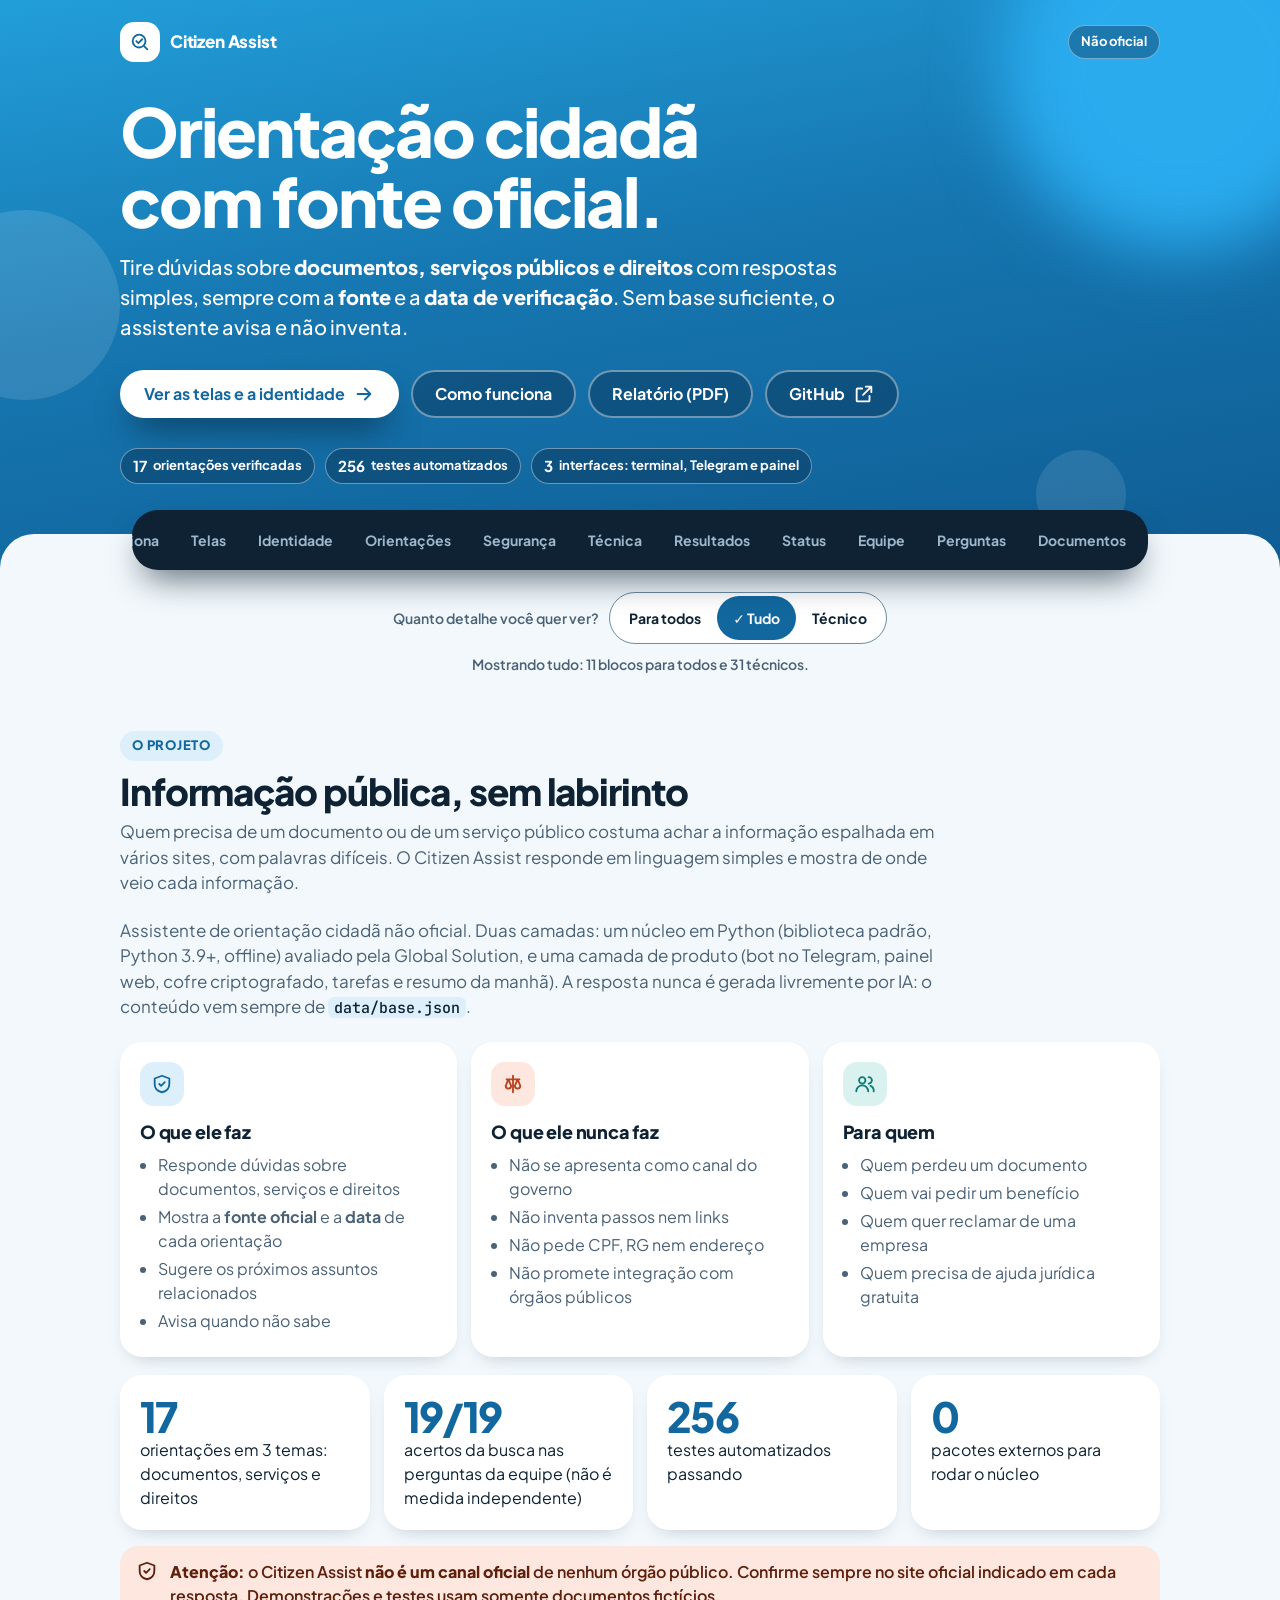
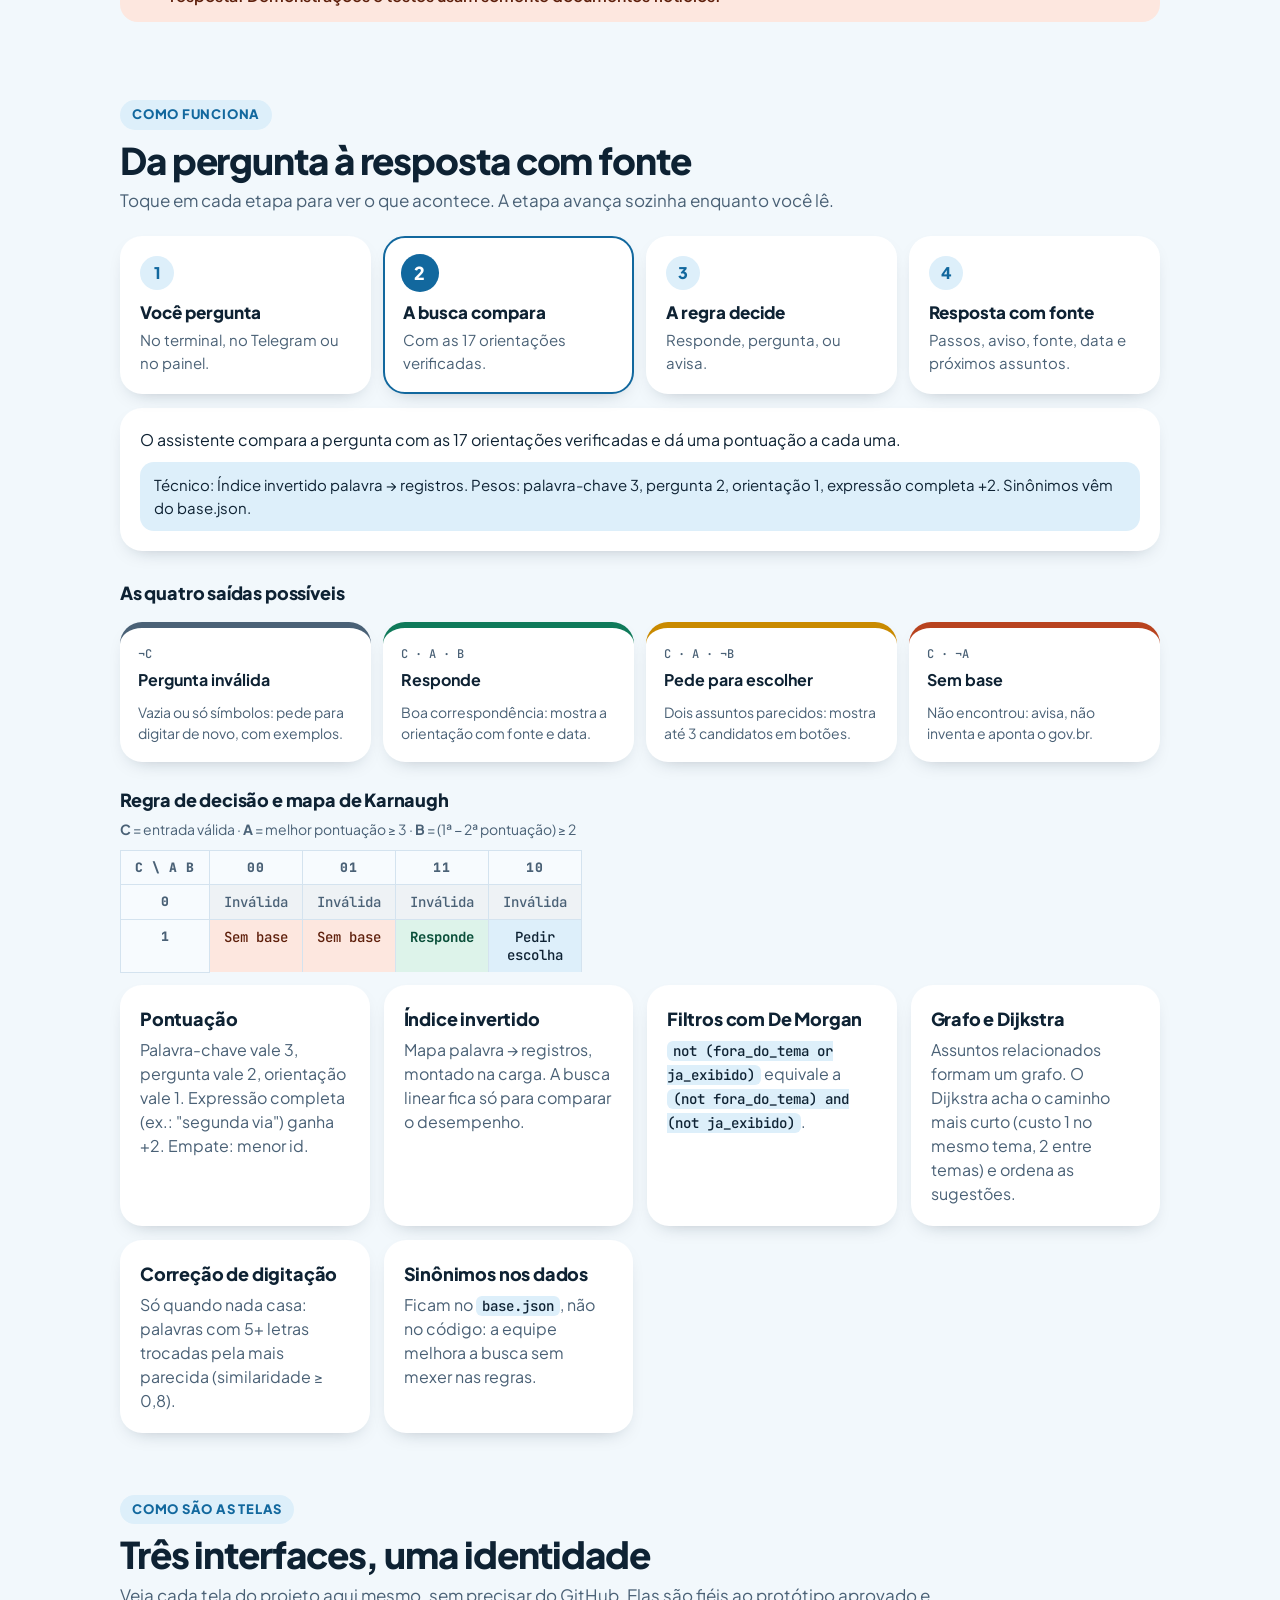
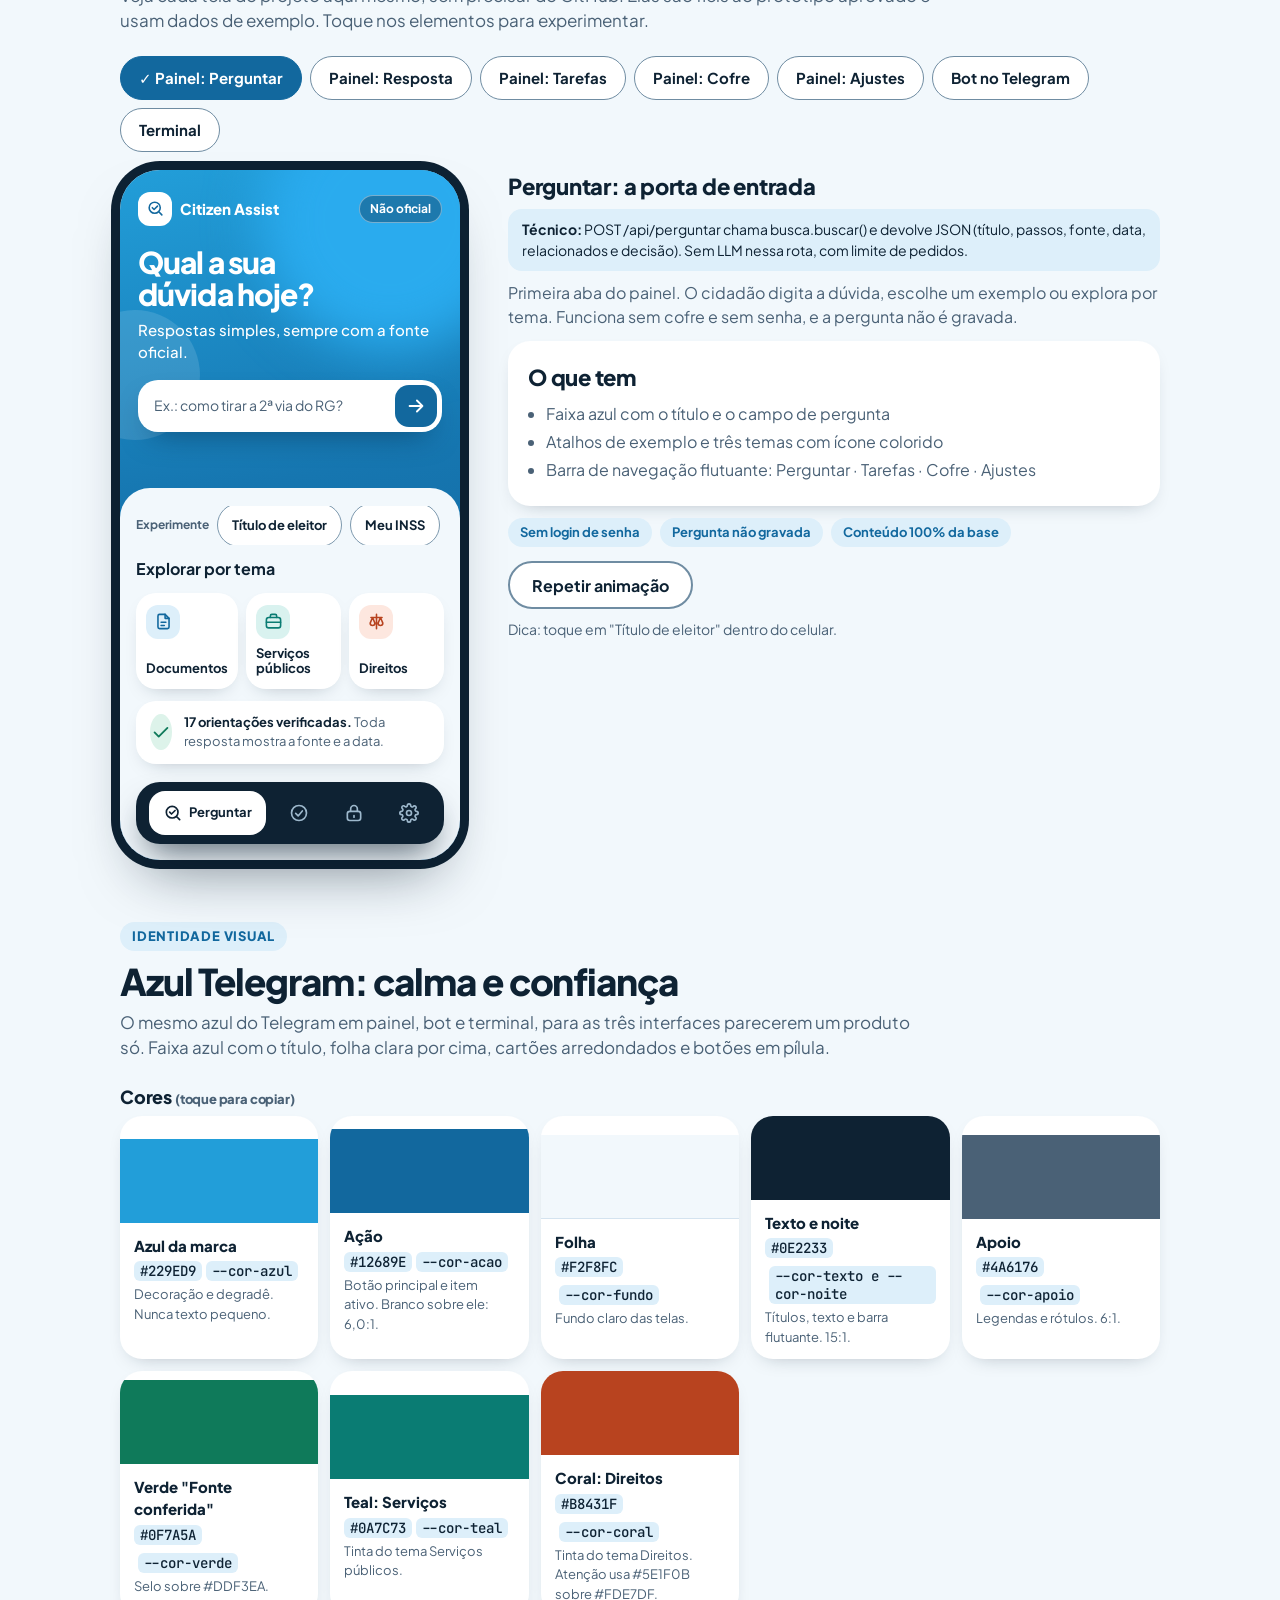
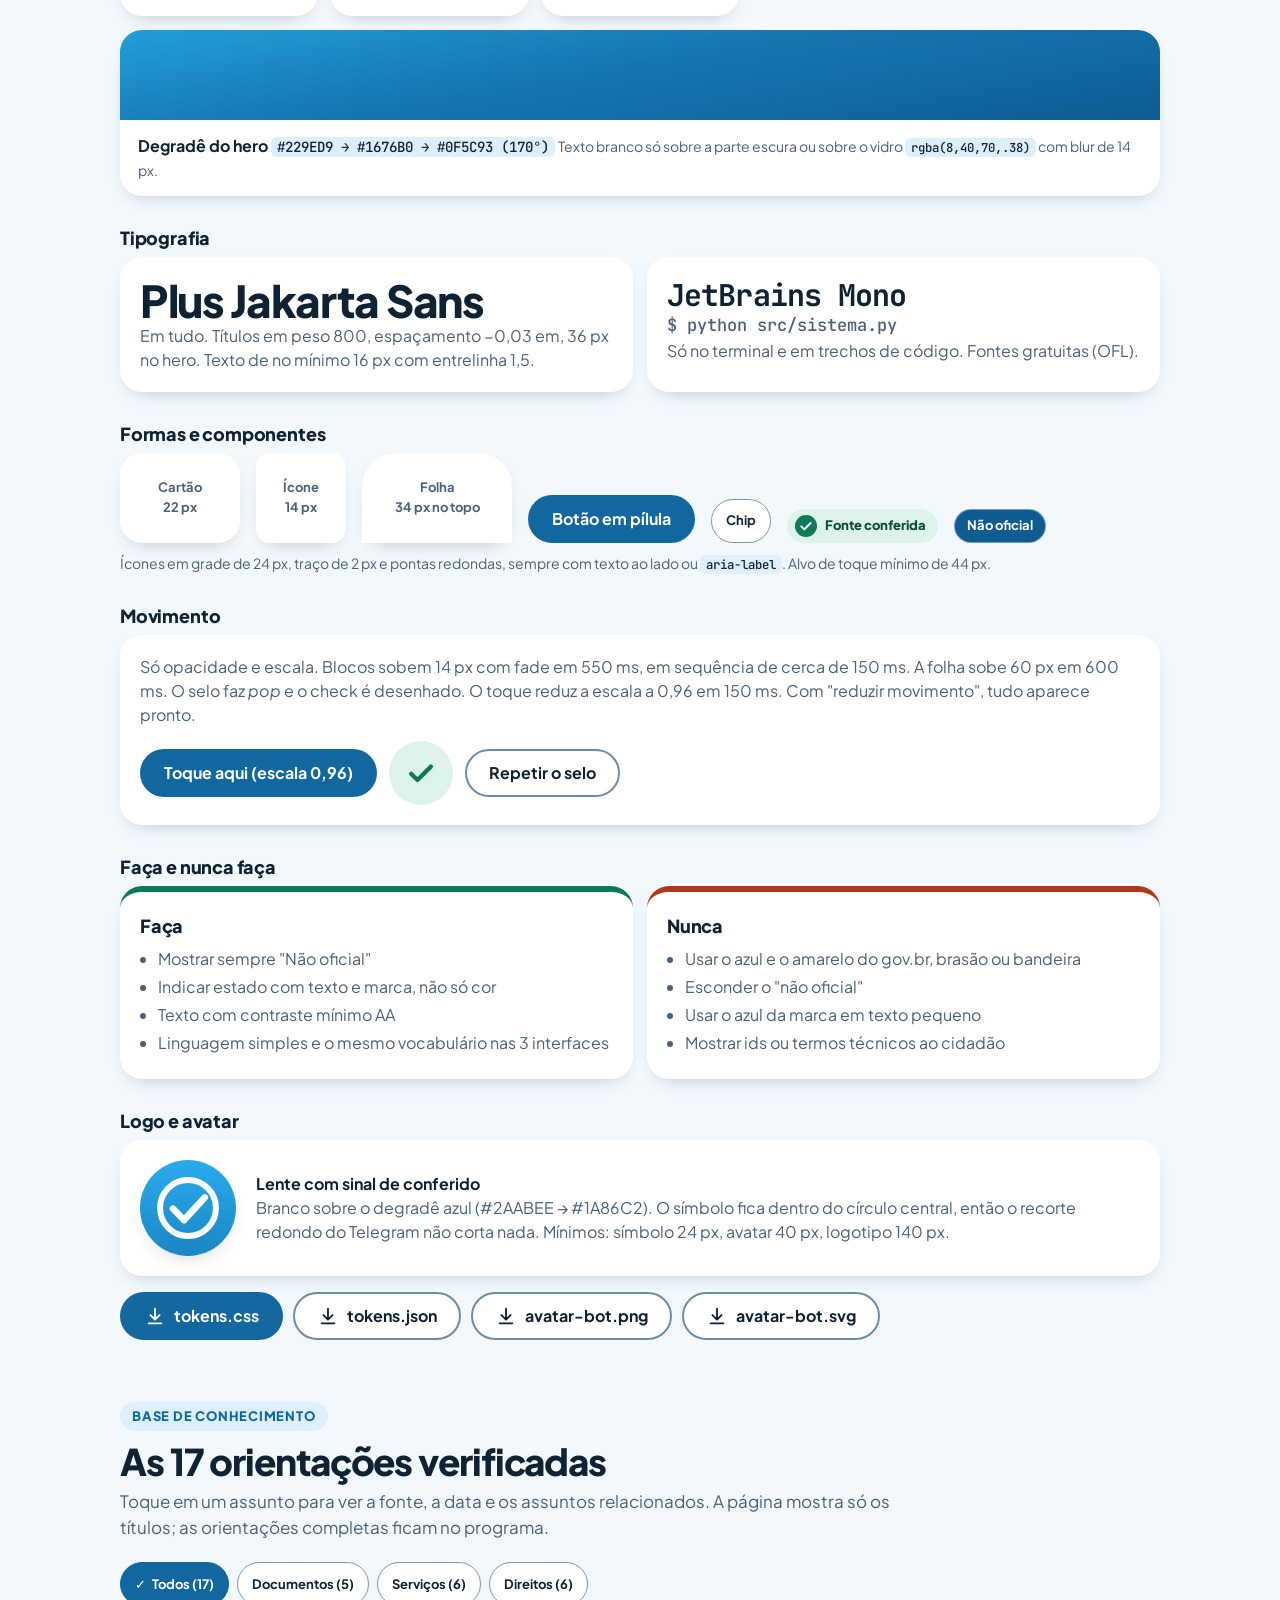
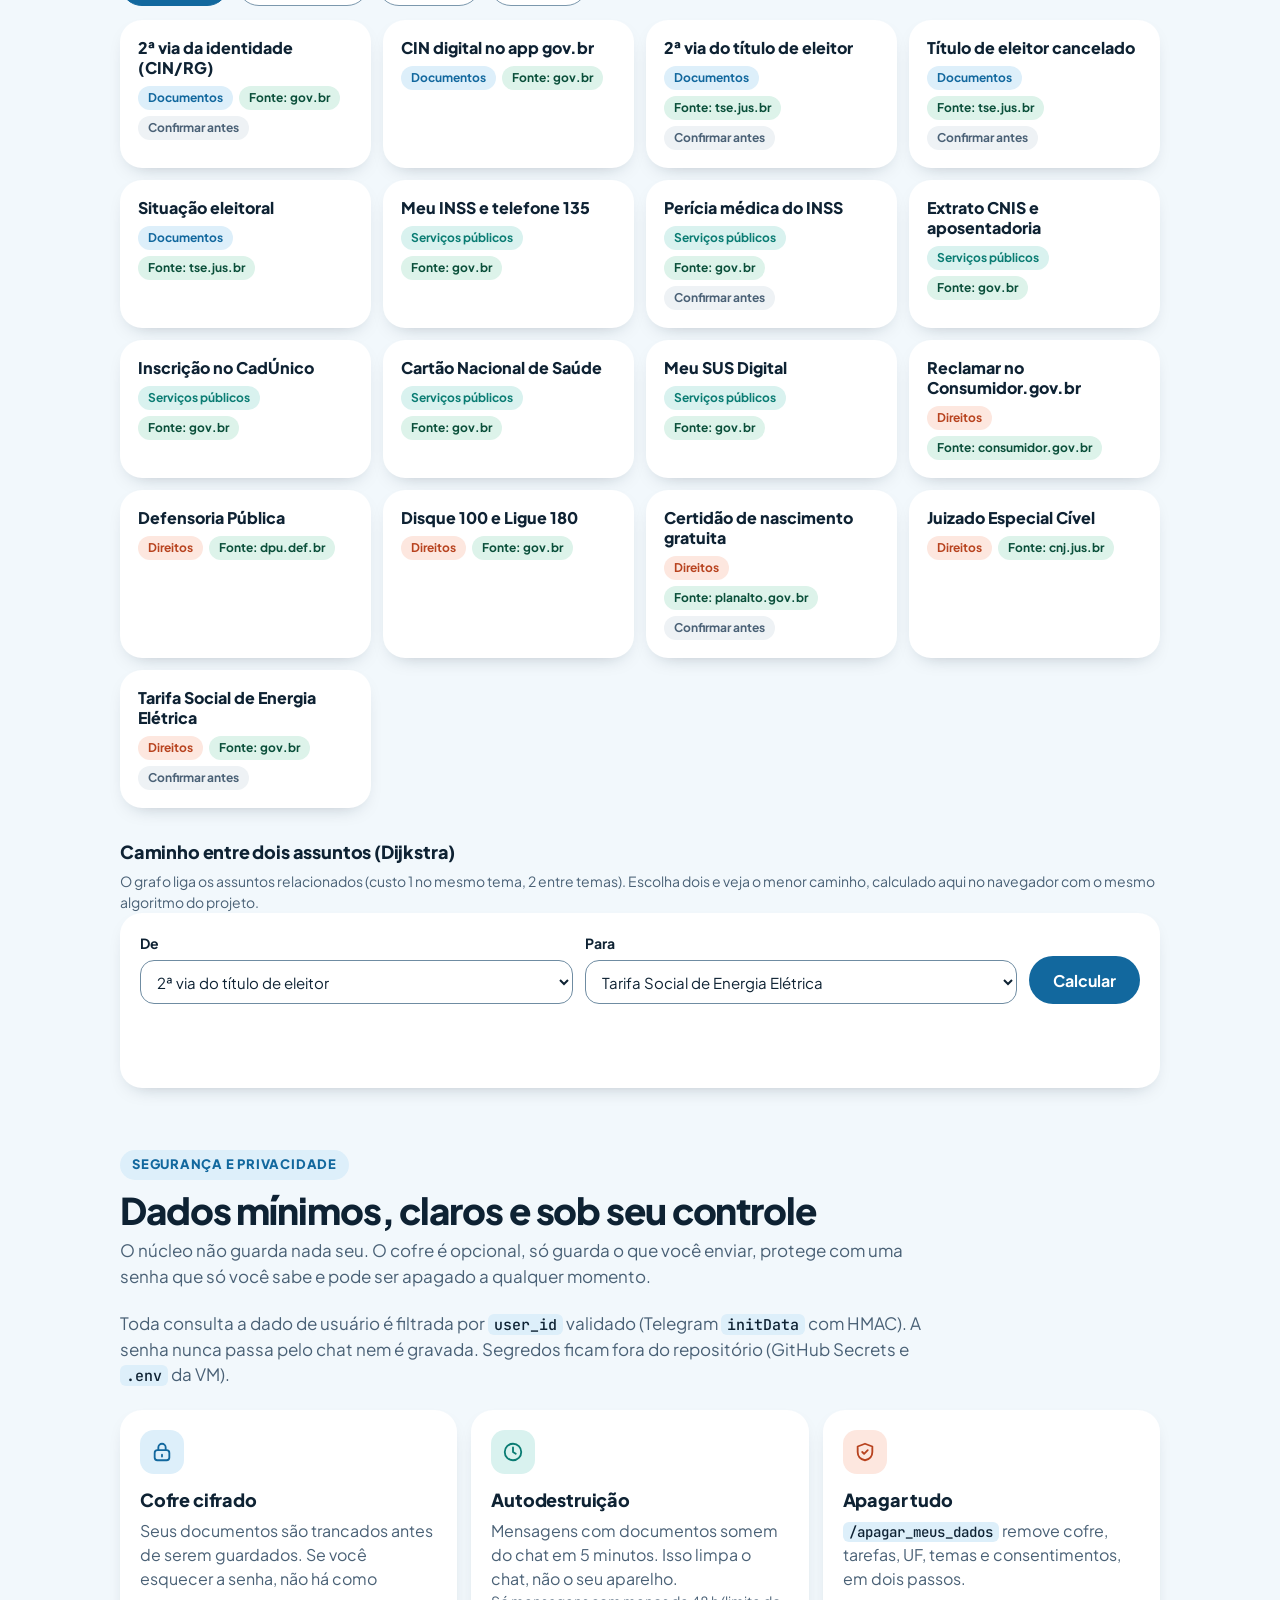
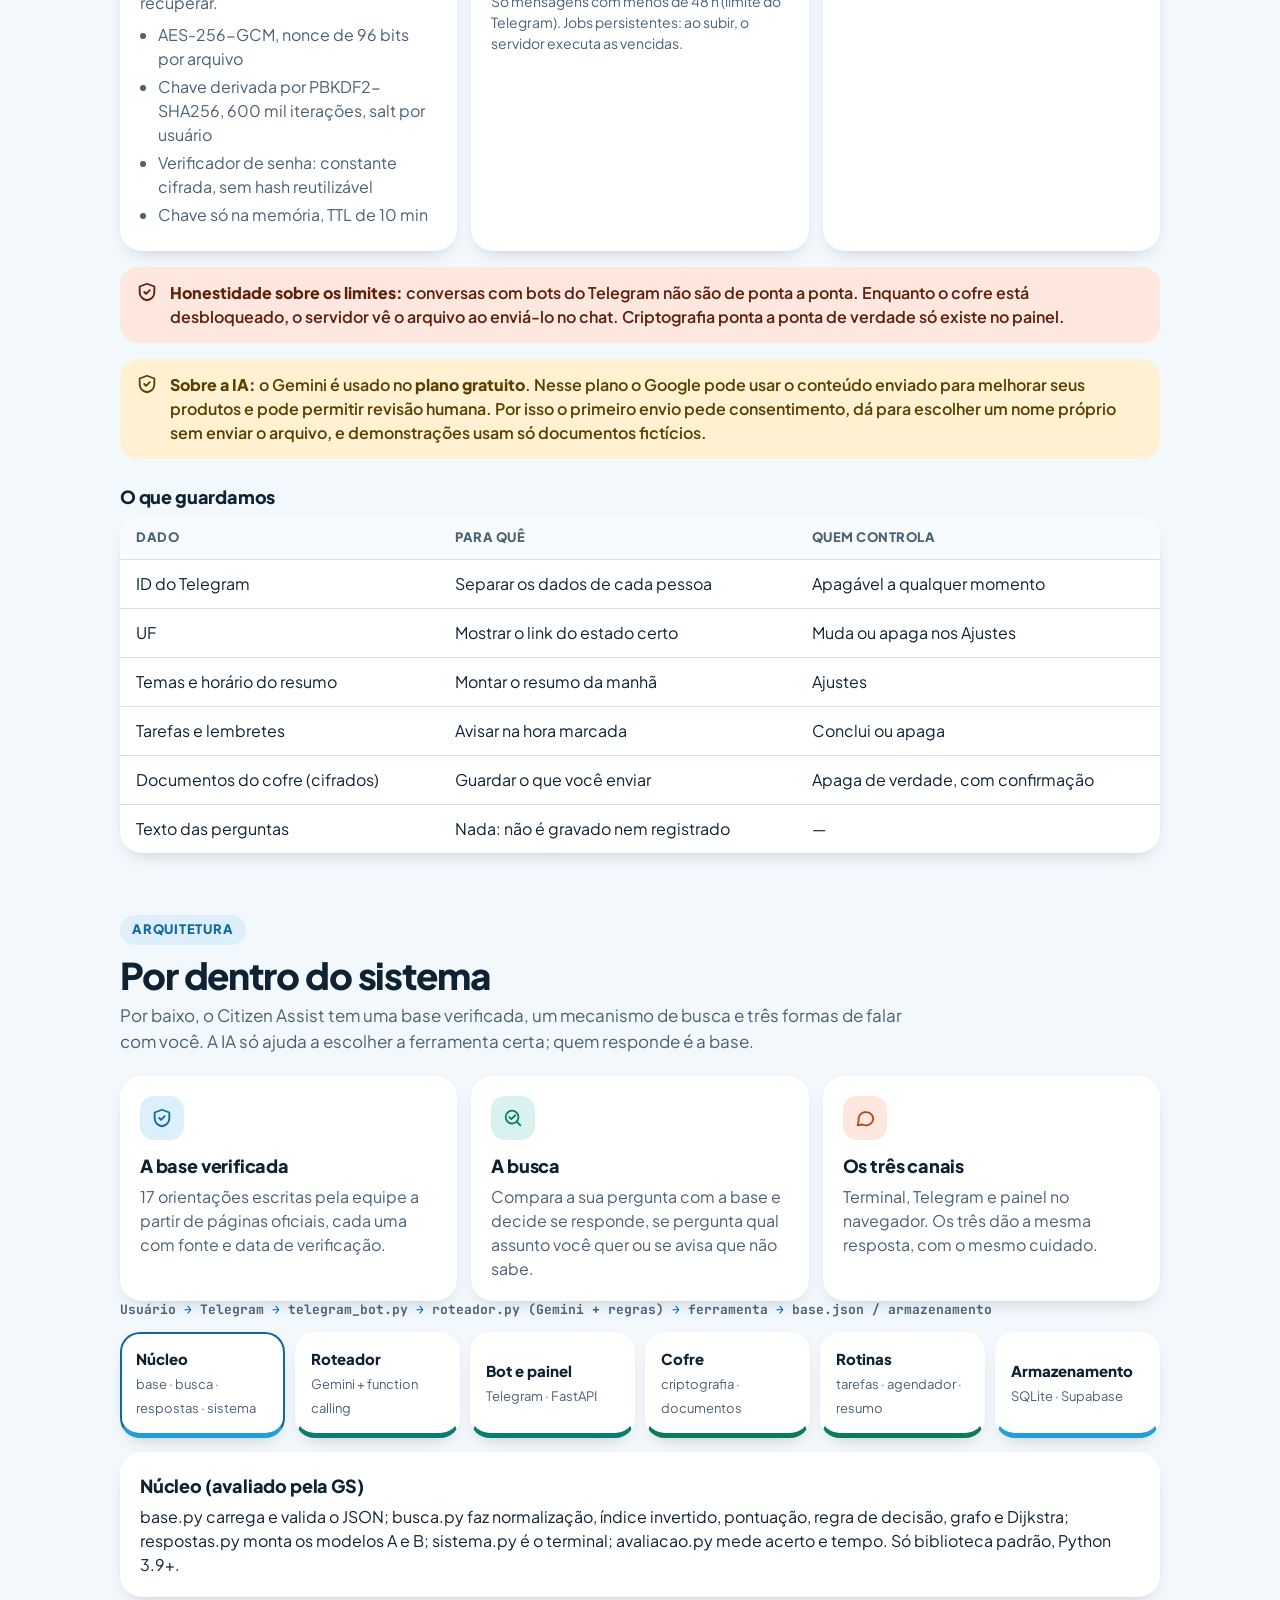
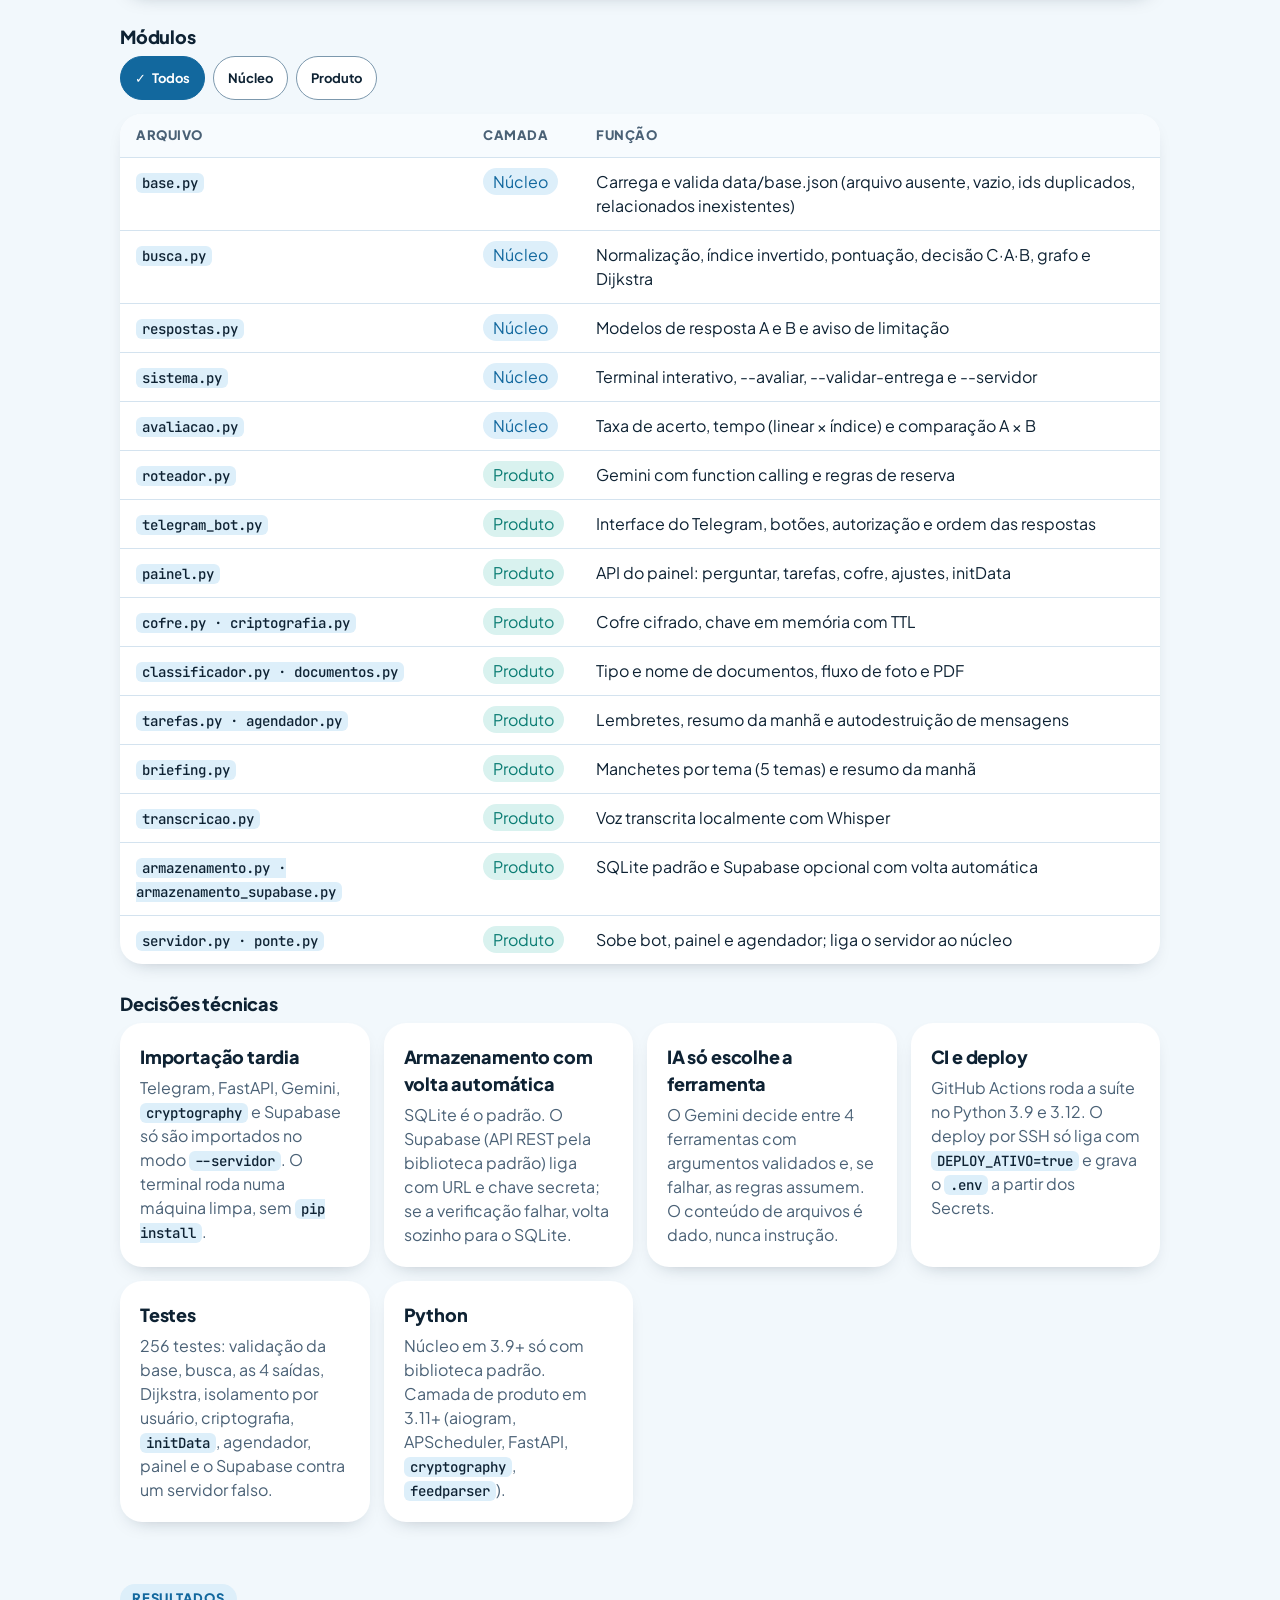
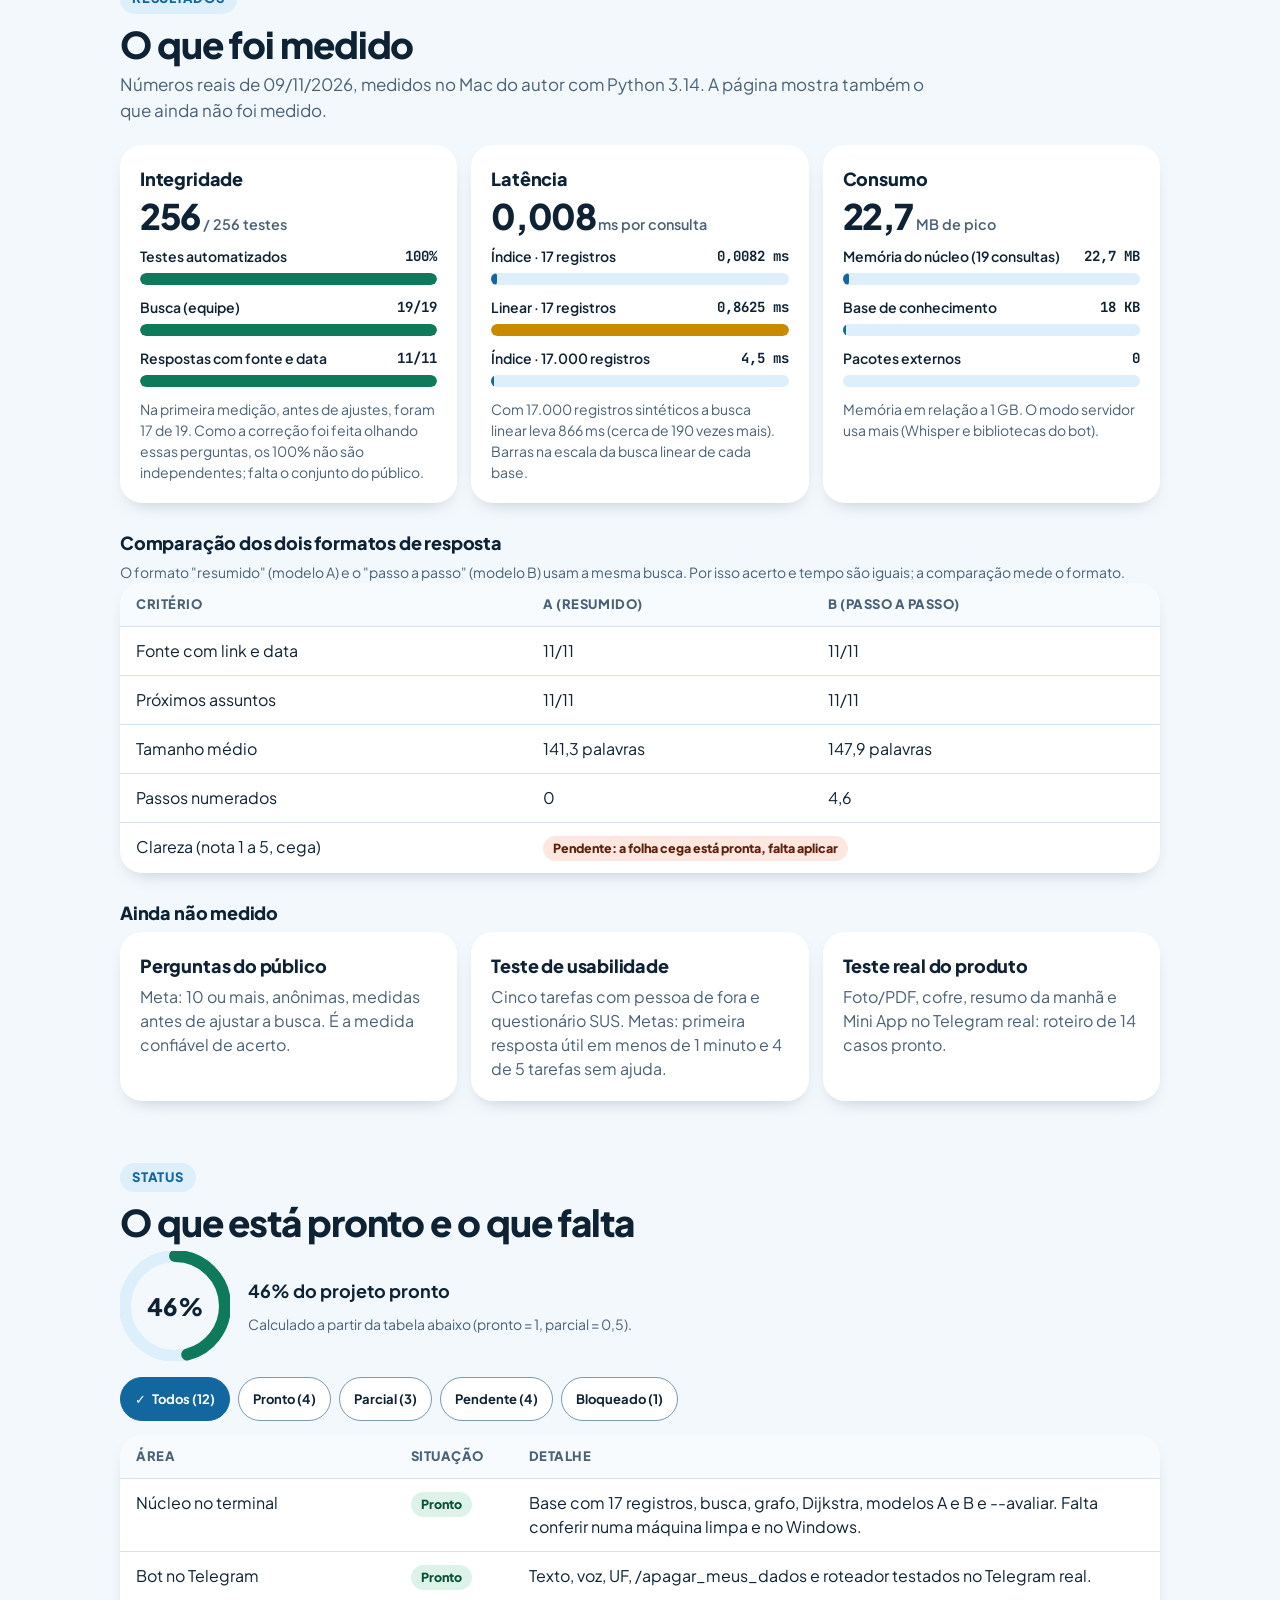
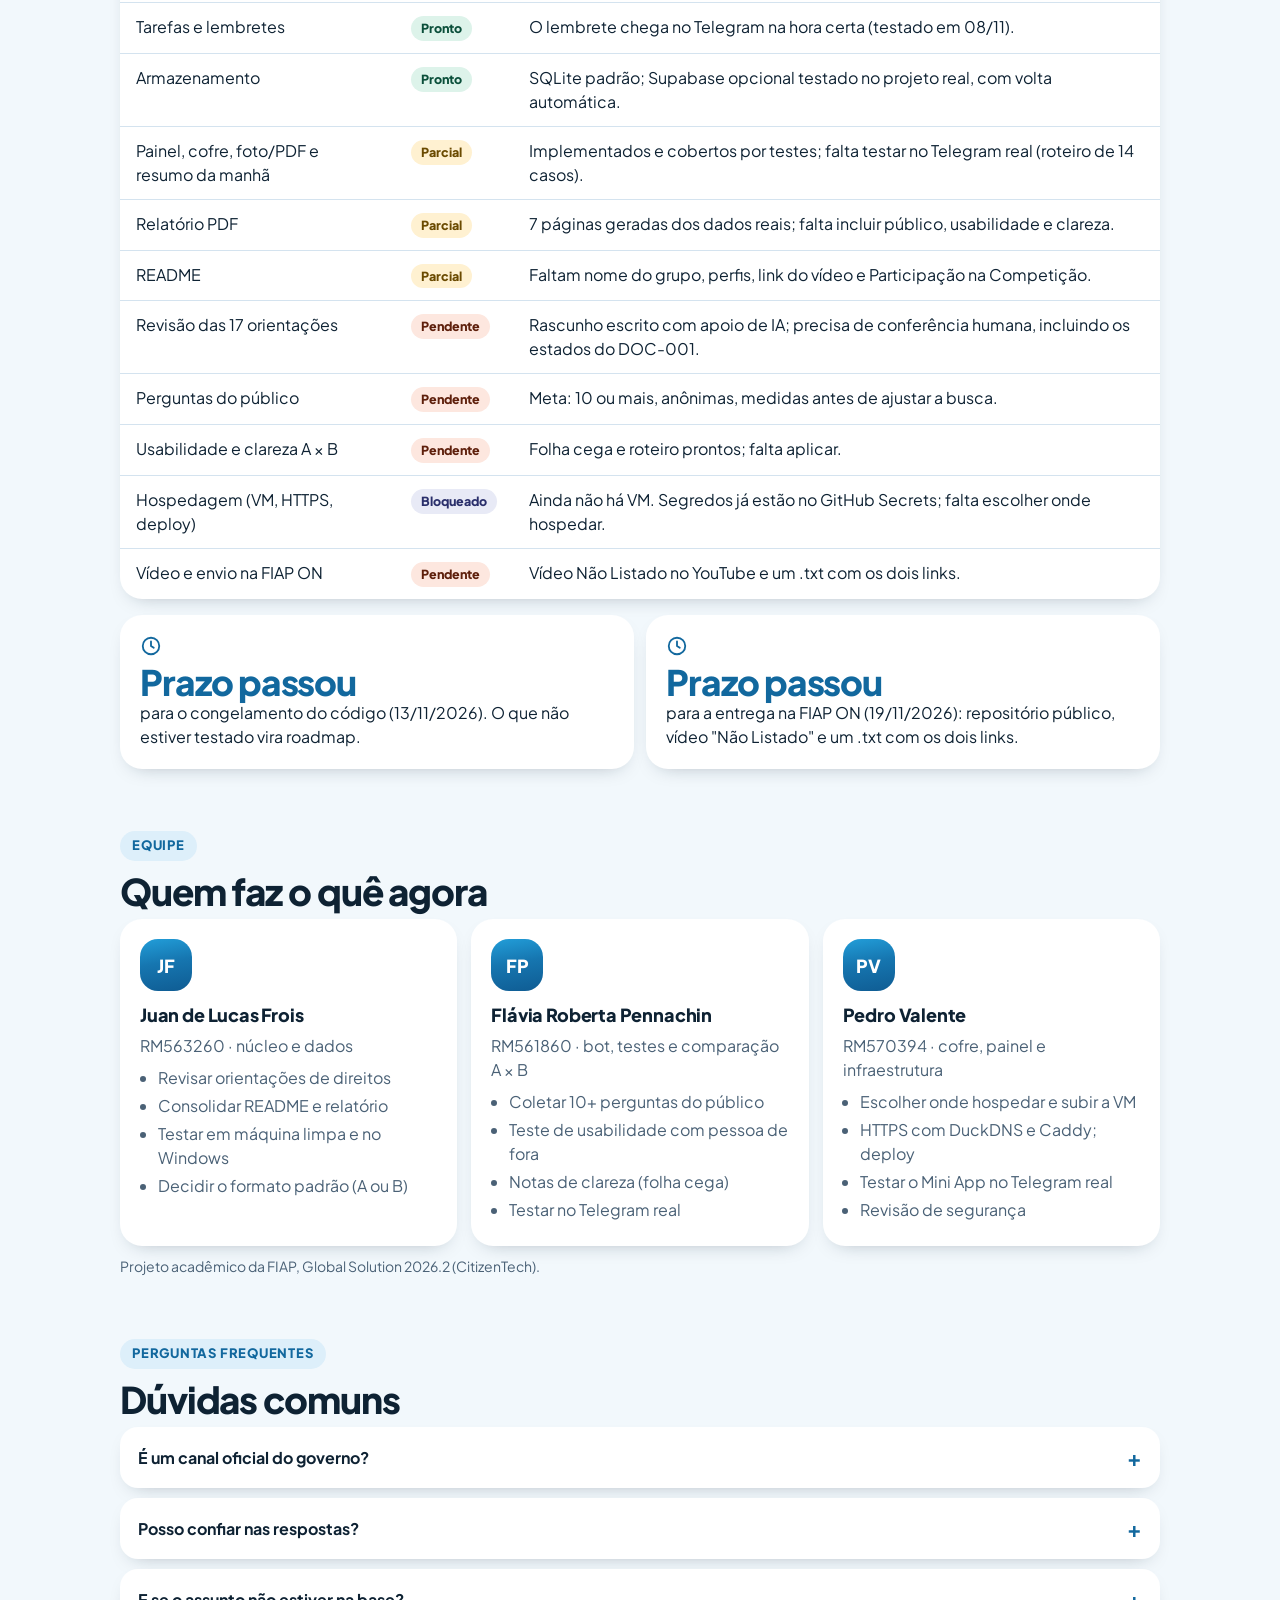
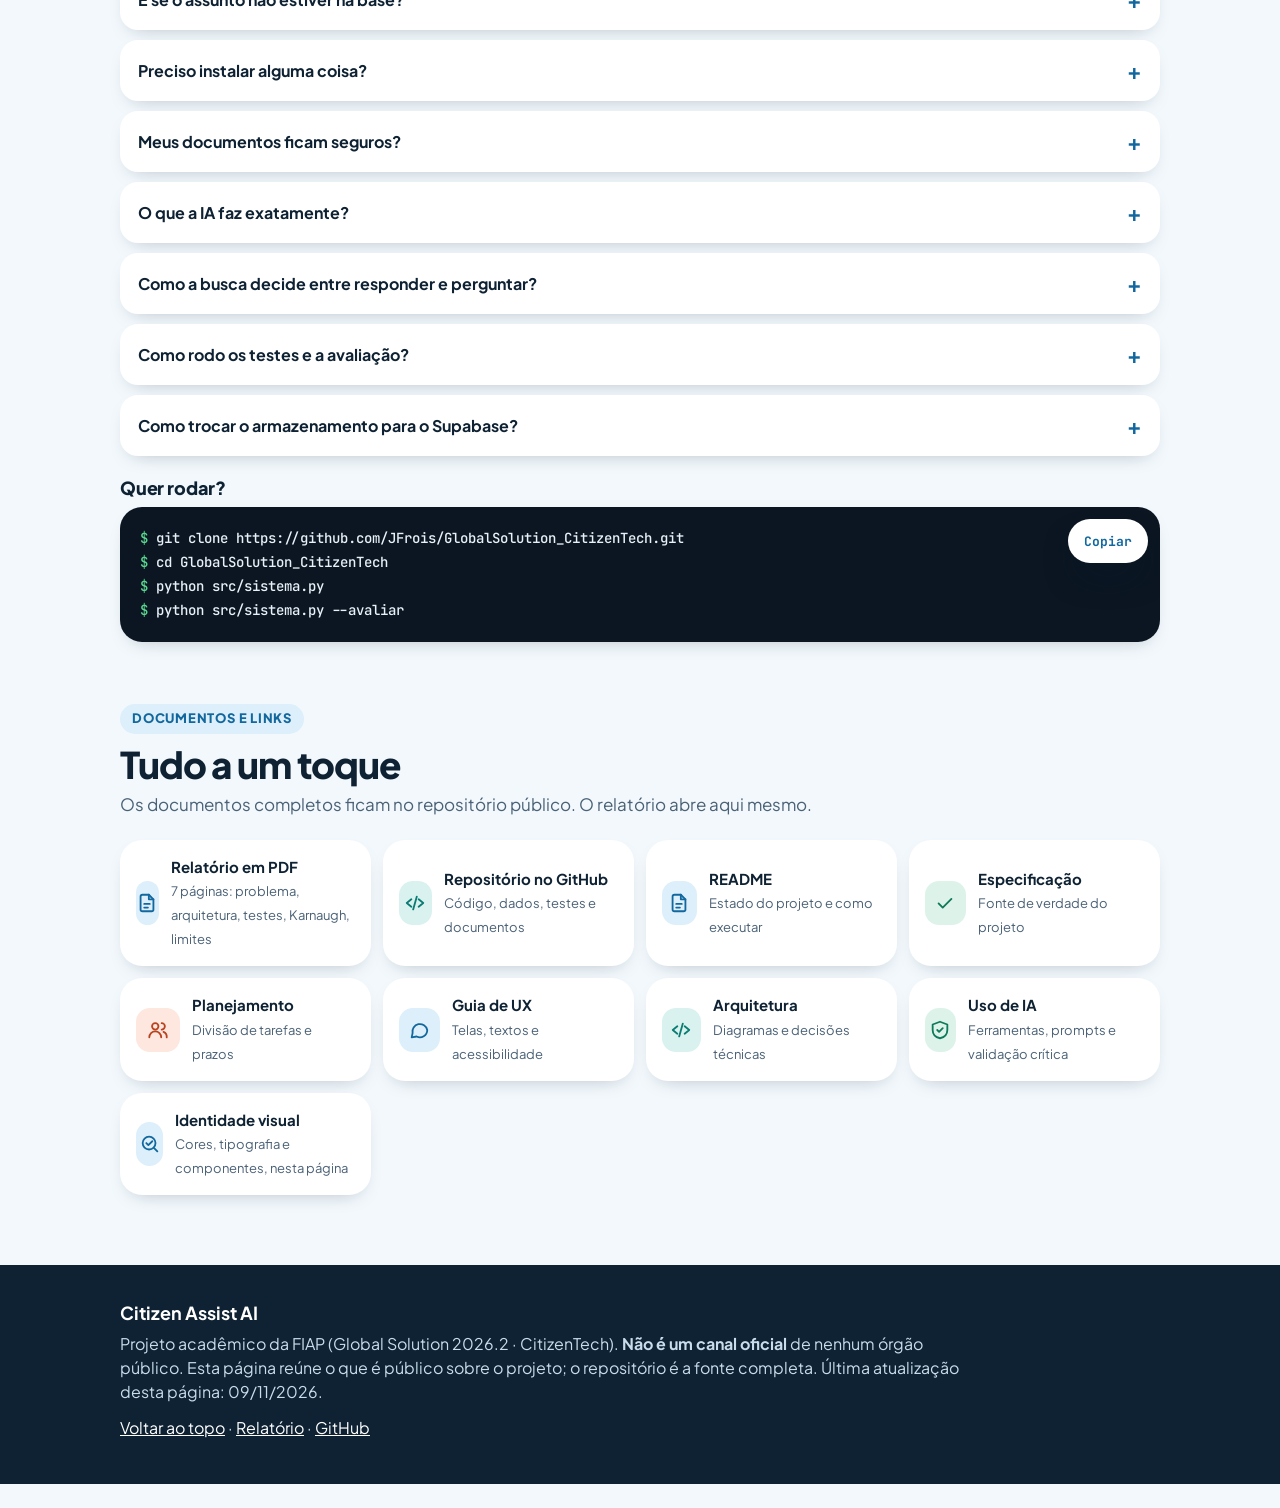
==== commit f3659c29: "docs: corrige âncoras e links da landing e deixa o seletor de visão visível (contagem, mais blocos p" ====
--- a/docs/index.html
+++ b/docs/index.html
@@ -6,7 +6,7 @@
 <title>Citizen Assist AI</title>
 <meta name="description" content="Assistente de orientação cidadã sobre documentos, serviços públicos e direitos, com base em registros verificados e fonte oficial. Global Solution 2026.2 · FIAP · CitizenTech.">
 <meta name="theme-color" content="#1676B0">
-<link rel="icon" href="design/imagens/avatar-bot.svg" type="image/svg+xml">
+<link rel="icon" href="data:image/svg+xml,%3Csvg xmlns=%22http://www.w3.org/2000/svg%22 width=%221024%22 height=%221024%22 viewBox=%220 0 1024 1024%22 role=%22img%22 aria-label=%22Citizen Assist AI: lente com sinal de conferido%22%3E %3Cdefs%3E %3ClinearGradient id=%22fundo%22 x1=%220%22 y1=%220%22 x2=%220%22 y2=%221%22%3E %3Cstop offset=%220%22 stop-color=%22%232AABEE%22/%3E %3Cstop offset=%221%22 stop-color=%22%231A86C2%22/%3E %3C/linearGradient%3E %3C/defs%3E %3Crect width=%221024%22 height=%221024%22 fill=%22url%28%23fundo%29%22/%3E %3Ccircle cx=%22512%22 cy=%22512%22 r=%22298%22 fill=%22none%22 stroke=%22%23FFFFFF%22 stroke-width=%2264%22/%3E %3Cpolyline points=%22352,520 470,640 690,400%22 fill=%22none%22 stroke=%22%23FFFFFF%22 stroke-width=%2272%22 stroke-linecap=%22round%22 stroke-linejoin=%22round%22/%3E %3C/svg%3E" type="image/svg+xml">
 <link rel="preconnect" href="https://fonts.googleapis.com">
 <link rel="preconnect" href="https://fonts.gstatic.com" crossorigin>
 <link href="https://fonts.googleapis.com/css2?family=JetBrains+Mono:wght@400;500;700&family=Plus+Jakarta+Sans:wght@400;500;600;700;800&display=swap" rel="stylesheet">
@@ -93,6 +93,7 @@
 .seg button[aria-pressed="true"]{background:var(--acao);color:#fff}
 .seg button[aria-pressed="true"]::before{content:"✓ "}
 
+body.troca [data-nivel]{animation:sobe .45s var(--curva) both}
 body[data-visao="simples"] [data-nivel="tecnico"]{display:none!important}
 body[data-visao="tecnico"] [data-nivel="simples"]{display:none!important}
 
@@ -406,7 +407,7 @@
 <div class="wrap">
 
   <nav class="nav" id="nav" aria-label="Seções da página">
-    <a href="#projeto">Projeto</a><a href="#como">Como funciona</a><a href="#telas">Telas</a><a href="#identidade">Identidade</a><a href="#base">Orientações</a><a href="#seguranca">Segurança</a><a href="#tecnica">Técnica</a><a href="#qualidade">Resultados</a><a href="#status">Status</a><a href="#equipe">Equipe</a><a href="#faq">Perguntas</a><a href="#docs">Documentos</a>
+    <a href="#projeto">Projeto</a><a href="#como">Como funciona</a><a href="#telas">Telas</a><a href="#identidade">Identidade</a><a href="#base">Orientações</a><a href="#seguranca">Segurança</a><a href="#tecnica" data-nivel="tecnico">Técnica</a><a href="#qualidade">Resultados</a><a href="#status">Status</a><a href="#equipe">Equipe</a><a href="#faq">Perguntas</a><a href="#docs">Documentos</a>
   </nav>
 
   <div class="visao">
@@ -416,6 +417,7 @@
       <button type="button" data-v="tudo" aria-pressed="true">Tudo</button>
       <button type="button" data-v="tecnico" aria-pressed="false">Técnico</button>
     </div>
+    <p id="visao-info" class="nota" role="status" aria-live="polite" style="width:100%;text-align:center;margin:0"></p>
   </div>
 
   <!-- ===== PROJETO ===== -->
@@ -513,6 +515,7 @@
         </div>
         <div class="explica">
           <h3>Perguntar: a porta de entrada</h3>
+          <p class="nota" data-nivel="tecnico" style="margin:0 0 8px;padding:10px 14px;border-radius:14px;background:var(--azul-suave);color:var(--texto)"><b>Técnico:</b> POST /api/perguntar chama busca.buscar() e devolve JSON (título, passos, fonte, data, relacionados e decisão). Sem LLM nessa rota, com limite de pedidos.</p>
           <p class="nota" style="font-size:16px">Primeira aba do painel. O cidadão digita a dúvida, escolhe um exemplo ou explora por tema. Funciona sem cofre e sem senha, e a pergunta não é gravada.</p>
           <div class="cartao"><h3>O que tem</h3><ul><li>Faixa azul com o título e o campo de pergunta</li><li>Atalhos de exemplo e três temas com ícone colorido</li><li>Barra de navegação flutuante: Perguntar · Tarefas · Cofre · Ajustes</li></ul></div>
           <div class="etq"><span>Sem login de senha</span><span>Pergunta não gravada</span><span>Conteúdo 100% da base</span></div>
@@ -545,6 +548,7 @@
         </div>
         <div class="explica">
           <h3>Resposta e "cena da verificação"</h3>
+          <p class="nota" data-nivel="tecnico" style="margin:0 0 8px;padding:10px 14px;border-radius:14px;background:var(--azul-suave);color:var(--texto)"><b>Técnico:</b> A cena dura no máximo cerca de 3,2 s e o front só desenha o JSON. Com prefers-reduced-motion a resposta aparece pronta.</p>
           <p class="nota" style="font-size:16px">A resposta entra em cena: título, passos em sequência e o selo <b>Fonte conferida</b> com a data. Texto de exemplo ilustrativo; no produto o conteúdo vem do <code>base.json</code>.</p>
           <div class="cartao"><h3>Ordem fixa em todas as interfaces</h3><ul><li>Conteúdo (passos)</li><li>Atenção, se for preciso confirmar</li><li>Fonte com data de verificação</li><li>Próximos assuntos para continuar</li><li>Aviso de que não é canal oficial</li></ul></div>
           <div class="etq"><span>Selo com pop e check desenhado</span><span>Sem animação com "reduzir movimento"</span></div>
@@ -572,6 +576,7 @@
         </div>
         <div class="explica">
           <h3>Tarefas e lembretes</h3>
+          <p class="nota" data-nivel="tecnico" style="margin:0 0 8px;padding:10px 14px;border-radius:14px;background:var(--azul-suave);color:var(--texto)"><b>Técnico:</b> GET e POST /api/tarefas, POST /api/tarefas/{id}/concluir. tarefas.tentar_criar lê a data por regras; o agendador dispara um tick a cada 30 s.</p>
           <p class="nota" style="font-size:16px">Anote uma tarefa com data em texto livre ("amanhã às 9h"). O aviso chega pelo Telegram na hora marcada. A data é lida por regras, sem IA.</p>
           <div class="cartao"><h3>Detalhes</h3><ul><li>Lembretes já enviados vão para "Já avisadas"</li><li>Tudo filtrado por usuário</li><li>Fuso de Brasília para todos</li><li>Funciona também pelo chat: "me lembra de pagar a luz amanhã às 9h"</li></ul></div>
           <div class="etq"><span>Testado no Telegram real</span><span>Persiste após reiniciar</span></div>
@@ -600,6 +605,7 @@
         </div>
         <div class="explica">
           <h3>Cofre de documentos</h3>
+          <p class="nota" data-nivel="tecnico" style="margin:0 0 8px;padding:10px 14px;border-radius:14px;background:var(--azul-suave);color:var(--texto)"><b>Técnico:</b> AES-256-GCM, chave PBKDF2 (600 mil iterações) só na memória por 10 min. Rotas com limite de pedidos; apagar remove arquivo e metadados.</p>
           <p class="nota" style="font-size:16px">Guarda fotos e PDFs cifrados. A senha é criada só no painel, nunca no chat, e o servidor não a guarda. O cofre fecha sozinho depois de alguns minutos. Toque em "Bloquear" para ver.</p>
           <div class="cartao"><h3>Como protege</h3><ul><li>Cifrado antes de armazenar</li><li>Contador visível de bloqueio</li><li>Apagar em dois passos, de verdade</li><li>Só documentos fictícios nas demonstrações</li></ul></div>
           <div class="etq"><span>Estado nunca só pela cor</span><span>Texto sempre visível</span></div>
@@ -625,6 +631,7 @@
         </div>
         <div class="explica">
           <h3>Ajustes e privacidade</h3>
+          <p class="nota" data-nivel="tecnico" style="margin:0 0 8px;padding:10px 14px;border-radius:14px;background:var(--azul-suave);color:var(--texto)"><b>Técnico:</b> PUT /api/config valida UF, temas (5) e horário HH:MM. /apagar_meus_dados remove tudo do user_id.</p>
           <p class="nota" style="font-size:16px">O usuário informa só o estado (UF), escolhe os temas das manchetes e o horário do resumo, e pode apagar tudo. Os chips mostram a marca de check, não só a cor. Toque neles.</p>
           <div class="cartao"><h3>Temas do resumo da manhã</h3><p>Cultura, Tecnologia, Saúde e bem-estar, Música e Filmes. Até 3 manchetes por tema, sempre rotuladas "Notícias — fonte não oficial" e separadas das orientações verificadas.</p></div>
           <div class="etq"><span>Dados mínimos</span><span>Apagar em dois passos</span></div>
@@ -637,7 +644,7 @@
       <div class="tela-grid">
         <div class="fone anim" style="background:#DCE9F2">
           <div class="tg">
-            <div class="tg-top"><img src="design/imagens/avatar-bot.svg" alt="" width="40" height="40"><span><b>Citizen Assist AI</b><small>bot</small></span></div>
+            <div class="tg-top"><img src="data:image/svg+xml,%3Csvg xmlns=%22http://www.w3.org/2000/svg%22 width=%221024%22 height=%221024%22 viewBox=%220 0 1024 1024%22 role=%22img%22 aria-label=%22Citizen Assist AI: lente com sinal de conferido%22%3E %3Cdefs%3E %3ClinearGradient id=%22fundo%22 x1=%220%22 y1=%220%22 x2=%220%22 y2=%221%22%3E %3Cstop offset=%220%22 stop-color=%22%232AABEE%22/%3E %3Cstop offset=%221%22 stop-color=%22%231A86C2%22/%3E %3C/linearGradient%3E %3C/defs%3E %3Crect width=%221024%22 height=%221024%22 fill=%22url%28%23fundo%29%22/%3E %3Ccircle cx=%22512%22 cy=%22512%22 r=%22298%22 fill=%22none%22 stroke=%22%23FFFFFF%22 stroke-width=%2264%22/%3E %3Cpolyline points=%22352,520 470,640 690,400%22 fill=%22none%22 stroke=%22%23FFFFFF%22 stroke-width=%2272%22 stroke-linecap=%22round%22 stroke-linejoin=%22round%22/%3E %3C/svg%3E" alt="" width="40" height="40"><span><b>Citizen Assist AI</b><small>bot</small></span></div>
             <div class="tg-msgs">
               <div class="bolha eu">como tirar a segunda via do título de eleitor?</div>
               <div class="bolha bot"><b>2ª via do título de eleitor</b><br>1. Entre no site do atendimento eleitoral.<br>2. Informe os dados e leve um documento com foto.<br><span class="a">Atenção:</span> confirme no site oficial antes de ir.<br><span class="f">Fonte:</span> tse.jus.br (verificado em 07/11/2026)</div>
@@ -650,6 +657,7 @@
         </div>
         <div class="explica">
           <h3>Bot no Telegram</h3>
+          <p class="nota" data-nivel="tecnico" style="margin:0 0 8px;padding:10px 14px;border-radius:14px;background:var(--azul-suave);color:var(--texto)"><b>Técnico:</b> aiogram 3 com parse_mode HTML e html.escape. As respostas de cada usuário saem em ordem (lock por user_id) e o Gemini só entra se a base não resolver.</p>
           <p class="nota" style="font-size:16px">A conversa acontece no app que a pessoa já usa. As escolhas vêm em botões, o áudio é transcrito e mostrado antes da resposta, e o bot nunca fica mudo.</p>
           <div class="cartao"><h3>O que o bot entende</h3><ul><li>Texto, voz (Whisper local), foto e PDF</li><li>Comandos <code>/start</code> <code>/menu</code> <code>/localizacao</code> <code>/painel</code> <code>/apagar_meus_dados</code></li><li>Lembretes por texto livre</li><li>Roteador com Gemini e reserva por regras</li></ul></div>
           <div class="cartao"><h3>Identidade no Telegram</h3><p>Títulos em negrito, avatar com a lente azul, mesmo azul da marca. O avatar é o <code>design/imagens/avatar-bot.png</code>.</p></div>
@@ -664,6 +672,7 @@
         <div class="term" aria-label="Terminal de demonstração"><div class="term-top"><i style="background:#FF7A66"></i><i style="background:#FFC857"></i><i style="background:#5BD68F"></i><span>python src/sistema.py</span></div><div class="term-corpo" id="term-corpo" role="log" aria-live="polite"></div></div>
         <div class="explica">
           <h3>Terminal (o que a GS avalia)</h3>
+          <p class="nota" data-nivel="tecnico" style="margin:0 0 8px;padding:10px 14px;border-radius:14px;background:var(--azul-suave);color:var(--texto)"><b>Técnico:</b> Cores ANSI de 24 bits com COLORTERM=truecolor, 16 cores nos demais. Texto puro sem TTY, com NO_COLOR ou --simples.</p>
           <p class="nota" style="font-size:16px">Roda offline, só com Python. Digite a pergunta direto no menu. As cores seguem a identidade e, sem terminal (testes, arquivos) ou com <code>--simples</code>, vira texto puro.</p>
           <div class="cartao"><h3>Detalhes</h3><ul><li>Moldura com caracteres de caixa e cartela azul</li><li>"Fonte:" em verde e "Atenção:" em laranja, sempre escritos</li><li>Linhas de até 80 colunas, sem emoji</li><li><code>Ctrl+C</code> sai sem erro</li></ul></div>
           <div class="etq"><span>Python 3.9+</span><span>Sem internet</span><span>Sem pip install</span></div>
@@ -681,14 +690,14 @@
 
     <h3>Cores <span class="nota" style="font-size:13px">(toque para copiar)</span></h3>
     <div class="swatches" id="swatches">
-      <button class="sw press" type="button" data-hex="#229ED9"><div class="cor" style="background:#229ED9"></div><div class="tx"><b>Azul da marca</b><code>#229ED9</code><small>Decoração e degradê. Nunca texto pequeno.</small></div></button>
-      <button class="sw press" type="button" data-hex="#12689E"><div class="cor" style="background:#12689E"></div><div class="tx"><b>Ação</b><code>#12689E</code><small>Botão principal e item ativo. Branco sobre ele: 6,0:1.</small></div></button>
-      <button class="sw press" type="button" data-hex="#F2F8FC"><div class="cor" style="background:#F2F8FC;border-bottom:1px solid var(--linha)"></div><div class="tx"><b>Folha</b><code>#F2F8FC</code><small>Fundo claro das telas.</small></div></button>
-      <button class="sw press" type="button" data-hex="#0E2233"><div class="cor" style="background:#0E2233"></div><div class="tx"><b>Texto e noite</b><code>#0E2233</code><small>Títulos, texto e barra flutuante. 15:1.</small></div></button>
-      <button class="sw press" type="button" data-hex="#4A6176"><div class="cor" style="background:#4A6176"></div><div class="tx"><b>Apoio</b><code>#4A6176</code><small>Legendas e rótulos. 6:1.</small></div></button>
-      <button class="sw press" type="button" data-hex="#0F7A5A"><div class="cor" style="background:#0F7A5A"></div><div class="tx"><b>Verde "Fonte conferida"</b><code>#0F7A5A</code><small>Selo sobre #DDF3EA.</small></div></button>
-      <button class="sw press" type="button" data-hex="#0A7C73"><div class="cor" style="background:#0A7C73"></div><div class="tx"><b>Teal: Serviços</b><code>#0A7C73</code><small>Tinta do tema Serviços públicos.</small></div></button>
-      <button class="sw press" type="button" data-hex="#B8431F"><div class="cor" style="background:#B8431F"></div><div class="tx"><b>Coral: Direitos</b><code>#B8431F</code><small>Tinta do tema Direitos. Atenção usa #5E1F0B sobre #FDE7DF.</small></div></button>
+      <button class="sw press" type="button" data-hex="#229ED9"><div class="cor" style="background:#229ED9"></div><div class="tx"><b>Azul da marca</b><code>#229ED9</code><code data-nivel="tecnico" style="margin-left:4px">--cor-azul</code><small>Decoração e degradê. Nunca texto pequeno.</small></div></button>
+      <button class="sw press" type="button" data-hex="#12689E"><div class="cor" style="background:#12689E"></div><div class="tx"><b>Ação</b><code>#12689E</code><code data-nivel="tecnico" style="margin-left:4px">--cor-acao</code><small>Botão principal e item ativo. Branco sobre ele: 6,0:1.</small></div></button>
+      <button class="sw press" type="button" data-hex="#F2F8FC"><div class="cor" style="background:#F2F8FC;border-bottom:1px solid var(--linha)"></div><div class="tx"><b>Folha</b><code>#F2F8FC</code><code data-nivel="tecnico" style="margin-left:4px">--cor-fundo</code><small>Fundo claro das telas.</small></div></button>
+      <button class="sw press" type="button" data-hex="#0E2233"><div class="cor" style="background:#0E2233"></div><div class="tx"><b>Texto e noite</b><code>#0E2233</code><code data-nivel="tecnico" style="margin-left:4px">--cor-texto e --cor-noite</code><small>Títulos, texto e barra flutuante. 15:1.</small></div></button>
+      <button class="sw press" type="button" data-hex="#4A6176"><div class="cor" style="background:#4A6176"></div><div class="tx"><b>Apoio</b><code>#4A6176</code><code data-nivel="tecnico" style="margin-left:4px">--cor-apoio</code><small>Legendas e rótulos. 6:1.</small></div></button>
+      <button class="sw press" type="button" data-hex="#0F7A5A"><div class="cor" style="background:#0F7A5A"></div><div class="tx"><b>Verde "Fonte conferida"</b><code>#0F7A5A</code><code data-nivel="tecnico" style="margin-left:4px">--cor-verde</code><small>Selo sobre #DDF3EA.</small></div></button>
+      <button class="sw press" type="button" data-hex="#0A7C73"><div class="cor" style="background:#0A7C73"></div><div class="tx"><b>Teal: Serviços</b><code>#0A7C73</code><code data-nivel="tecnico" style="margin-left:4px">--cor-teal</code><small>Tinta do tema Serviços públicos.</small></div></button>
+      <button class="sw press" type="button" data-hex="#B8431F"><div class="cor" style="background:#B8431F"></div><div class="tx"><b>Coral: Direitos</b><code>#B8431F</code><code data-nivel="tecnico" style="margin-left:4px">--cor-coral</code><small>Tinta do tema Direitos. Atenção usa #5E1F0B sobre #FDE7DF.</small></div></button>
     </div>
     <div class="cartao" style="margin-top:14px;padding:0;overflow:hidden"><div style="height:90px;background:var(--hero)"></div><div style="padding:14px 18px"><b>Degradê do hero</b> <code>#229ED9 → #1676B0 → #0F5C93 (170°)</code> <span class="nota">Texto branco só sobre a parte escura ou sobre o vidro <code>rgba(8,40,70,.38)</code> com blur de 14 px.</span></div></div>
 
@@ -722,7 +731,7 @@
 
     <h3 style="margin-top:28px">Logo e avatar</h3>
     <div class="cartao" style="display:flex;gap:20px;align-items:center;flex-wrap:wrap">
-      <img src="design/imagens/avatar-bot.svg" alt="Avatar do bot: lente azul com sinal de conferido" width="96" height="96" style="border-radius:50%;box-shadow:var(--sombra)">
+      <img src="data:image/svg+xml,%3Csvg xmlns=%22http://www.w3.org/2000/svg%22 width=%221024%22 height=%221024%22 viewBox=%220 0 1024 1024%22 role=%22img%22 aria-label=%22Citizen Assist AI: lente com sinal de conferido%22%3E %3Cdefs%3E %3ClinearGradient id=%22fundo%22 x1=%220%22 y1=%220%22 x2=%220%22 y2=%221%22%3E %3Cstop offset=%220%22 stop-color=%22%232AABEE%22/%3E %3Cstop offset=%221%22 stop-color=%22%231A86C2%22/%3E %3C/linearGradient%3E %3C/defs%3E %3Crect width=%221024%22 height=%221024%22 fill=%22url%28%23fundo%29%22/%3E %3Ccircle cx=%22512%22 cy=%22512%22 r=%22298%22 fill=%22none%22 stroke=%22%23FFFFFF%22 stroke-width=%2264%22/%3E %3Cpolyline points=%22352,520 470,640 690,400%22 fill=%22none%22 stroke=%22%23FFFFFF%22 stroke-width=%2272%22 stroke-linecap=%22round%22 stroke-linejoin=%22round%22/%3E %3C/svg%3E" alt="Avatar do bot: lente azul com sinal de conferido" width="96" height="96" style="border-radius:50%;box-shadow:var(--sombra)">
       <div style="flex:1;min-width:220px"><b>Lente com sinal de conferido</b><p>Branco sobre o degradê azul (#2AABEE → #1A86C2). O símbolo fica dentro do círculo central, então o recorte redondo do Telegram não corta nada. Mínimos: símbolo 24 px, avatar 40 px, logotipo 140 px.</p></div>
     </div>
     <div class="baixar">
@@ -782,6 +791,11 @@
     <span class="rot">Arquitetura</span>
     <h2>Por dentro do sistema</h2>
     <p class="lead" data-nivel="simples">Por baixo, o Citizen Assist tem uma base verificada, um mecanismo de busca e três formas de falar com você. A IA só ajuda a escolher a ferramenta certa; quem responde é a base.</p>
+    <div class="grade" data-nivel="simples">
+      <div class="cartao lift"><div class="ic"><svg class="i" aria-hidden="true"><use href="#i-escudo"/></svg></div><h3>A base verificada</h3><p>17 orientações escritas pela equipe a partir de páginas oficiais, cada uma com fonte e data de verificação.</p></div>
+      <div class="cartao lift"><div class="ic t"><svg class="i" aria-hidden="true"><use href="#i-lupa"/></svg></div><h3>A busca</h3><p>Compara a sua pergunta com a base e decide se responde, se pergunta qual assunto você quer ou se avisa que não sabe.</p></div>
+      <div class="cartao lift"><div class="ic c"><svg class="i" aria-hidden="true"><use href="#i-chat"/></svg></div><h3>Os três canais</h3><p>Terminal, Telegram e painel no navegador. Os três dão a mesma resposta, com o mesmo cuidado.</p></div>
+    </div>
     <div data-nivel="tecnico">
       <div class="fluxo"><span>Usuário</span><span class="s">→</span><span>Telegram</span><span class="s">→</span><span>telegram_bot.py</span><span class="s">→</span><span>roteador.py (Gemini + regras)</span><span class="s">→</span><span>ferramenta</span><span class="s">→</span><span>base.json / armazenamento</span></div>
       <div class="arq" id="arq">
@@ -881,12 +895,12 @@
   <section class="sec rev" id="faq">
     <span class="rot">Perguntas frequentes</span>
     <h2>Dúvidas comuns</h2>
-    <details><summary>É um canal oficial do governo?</summary><div class="resp">Não. O Citizen Assist é um projeto acadêmico e não representa nenhum órgão público. Cada resposta mostra a fonte oficial para você confirmar.</div></details>
-    <details><summary>Posso confiar nas respostas?</summary><div class="resp">As respostas vêm de orientações verificadas, com fonte e data. Elas foram escritas com apoio de IA a partir das páginas oficiais e <b>ainda passam por revisão humana</b>. Informações públicas mudam, por isso confirme no site oficial.</div></details>
-    <details><summary>E se o assunto não estiver na base?</summary><div class="resp">O assistente diz que não encontrou orientação verificada, que não é canal oficial, e aponta o portal gov.br e os temas disponíveis. Ele não inventa.</div></details>
-    <details><summary>Preciso instalar alguma coisa?</summary><div class="resp">Para o terminal, só o Python 3.9 ou superior. Sem internet, sem chaves, sem <code>pip install</code>. O Telegram e o painel dependem de um servidor ligado.</div></details>
-    <details><summary>Meus documentos ficam seguros?</summary><div class="resp">O cofre cifra antes de guardar e só abre com a sua senha, mas tem limites: no chat o servidor vê o arquivo ao enviar, e o Gemini (plano gratuito) pode reter o que for enviado para classificar. Por isso, nas demonstrações, usamos só documentos fictícios.</div></details>
-    <details><summary>O que a IA faz exatamente?</summary><div class="resp">Escolhe qual ferramenta usar e sugere o nome de um documento do cofre. Ela <b>não escreve</b> a resposta ao cidadão. A voz é transcrita localmente, sem IA na nuvem.</div></details>
+    <details data-nivel="simples"><summary>É um canal oficial do governo?</summary><div class="resp">Não. O Citizen Assist é um projeto acadêmico e não representa nenhum órgão público. Cada resposta mostra a fonte oficial para você confirmar.</div></details>
+    <details data-nivel="simples"><summary>Posso confiar nas respostas?</summary><div class="resp">As respostas vêm de orientações verificadas, com fonte e data. Elas foram escritas com apoio de IA a partir das páginas oficiais e <b>ainda passam por revisão humana</b>. Informações públicas mudam, por isso confirme no site oficial.</div></details>
+    <details data-nivel="simples"><summary>E se o assunto não estiver na base?</summary><div class="resp">O assistente diz que não encontrou orientação verificada, que não é canal oficial, e aponta o portal gov.br e os temas disponíveis. Ele não inventa.</div></details>
+    <details data-nivel="simples"><summary>Preciso instalar alguma coisa?</summary><div class="resp">Para o terminal, só o Python 3.9 ou superior. Sem internet, sem chaves, sem <code>pip install</code>. O Telegram e o painel dependem de um servidor ligado.</div></details>
+    <details data-nivel="simples"><summary>Meus documentos ficam seguros?</summary><div class="resp">O cofre cifra antes de guardar e só abre com a sua senha, mas tem limites: no chat o servidor vê o arquivo ao enviar, e o Gemini (plano gratuito) pode reter o que for enviado para classificar. Por isso, nas demonstrações, usamos só documentos fictícios.</div></details>
+    <details data-nivel="simples"><summary>O que a IA faz exatamente?</summary><div class="resp">Escolhe qual ferramenta usar e sugere o nome de um documento do cofre. Ela <b>não escreve</b> a resposta ao cidadão. A voz é transcrita localmente, sem IA na nuvem.</div></details>
     <details data-nivel="tecnico"><summary>Como a busca decide entre responder e perguntar?</summary><div class="resp">Pela pontuação: se a melhor passa de 3 e a diferença para a segunda é de pelo menos 2, responde; se passa mas a diferença é menor, mostra até 3 candidatos; se não passa, avisa que não há base.</div></details>
     <details data-nivel="tecnico"><summary>Como rodo os testes e a avaliação?</summary><div class="resp"><code>python -m unittest discover -s testes -t .</code> roda os 256 testes e <code>python src/sistema.py --avaliar</code> mede acerto e tempo e grava os CSVs em <code>testes/</code>.</div></details>
     <details data-nivel="tecnico"><summary>Como trocar o armazenamento para o Supabase?</summary><div class="resp">Rode o schema (<code>deploy/supabase_schema.sql</code>) no SQL Editor e coloque <code>SUPABASE_URL</code> e a chave <code>sb_secret_...</code> no <code>.env</code>. Se algo falhar, o sistema usa o SQLite sozinho.</div></details>
@@ -941,14 +955,46 @@
   function el(tag, cls, txt) { var e = document.createElement(tag); if (cls) e.className = cls; if (txt) e.textContent = txt; return e; }
   function toast(t) { var x = $("#toast"); x.textContent = t; x.classList.add("on"); clearTimeout(toast.t); toast.t = setTimeout(function () { x.classList.remove("on"); }, 1800); }
 
+
+  /* ---------- Links: funcionam no site publicado e também ao abrir o arquivo solto ---------- */
+  var SITE = "https://jfrois.github.io/GlobalSolution_CitizenTech/";
+  if (!/^https?:$/.test(location.protocol)) {
+    $$("a[href]").forEach(function (a) {
+      var h = a.getAttribute("href");
+      if (h && !/^(#|https?:|mailto:|data:)/.test(h)) a.setAttribute("href", SITE + h);
+    });
+  }
+  /* Âncoras: rolagem própria (compensa a barra fixa e não depende do endereço da página) */
+  document.addEventListener("click", function (e) {
+    var a = e.target.closest ? e.target.closest("a[href^=\"#\"]") : null;
+    if (!a) return;
+    var id = a.getAttribute("href").slice(1);
+    var alvo = id ? document.getElementById(id) : null;
+    if (id && !alvo) return;
+    e.preventDefault();
+    var y = alvo && id !== "topo" ? alvo.getBoundingClientRect().top + window.pageYOffset - 76 : 0;
+    window.scrollTo({ top: Math.max(0, y), behavior: reduz ? "auto" : "smooth" });
+    try { history.replaceState(null, "", "#" + id); } catch (x) {}
+    if (alvo) { alvo.setAttribute("tabindex", "-1"); try { alvo.focus({ preventScroll: true }); } catch (x) {} }
+  });
+
   /* ---------- Visão: Para todos / Tudo / Técnico ---------- */
-  function visao(v) {
+  function topoNivel(n) { return $$("[data-nivel=\"" + n + "\"]").filter(function (e) { return !e.parentElement.closest("[data-nivel=\"" + n + "\"]"); }).length; }
+  var MSG = {
+    simples: function () { return "Visão para todos: " + topoNivel("tecnico") + " blocos técnicos ocultos (algoritmos, arquitetura, módulos)."; },
+    tecnico: function () { return "Visão técnica: " + topoNivel("simples") + " blocos introdutórios ocultos; os detalhes de implementação aparecem."; },
+    tudo: function () { return "Mostrando tudo: " + topoNivel("simples") + " blocos para todos e " + topoNivel("tecnico") + " técnicos."; }
+  };
+  function visao(v, anima) {
     document.body.setAttribute("data-visao", v);
     $$(".seg button").forEach(function (b) { b.setAttribute("aria-pressed", b.getAttribute("data-v") === v ? "true" : "false"); });
+    $("#visao-info").textContent = MSG[v]();
+    if (anima && !reduz) { document.body.classList.add("troca"); setTimeout(function () { document.body.classList.remove("troca"); }, 500); }
     guardar("visao", v);
-  }
-  $$(".seg button").forEach(function (b) { b.addEventListener("click", function () { visao(b.getAttribute("data-v")); }); });
-  var vs = ler("visao"); if (vs === "simples" || vs === "tecnico" || vs === "tudo") visao(vs);
+    if (typeof secs !== "undefined" && secs) ativo();
+  }
+  $$(".seg button").forEach(function (b) { b.addEventListener("click", function () { visao(b.getAttribute("data-v"), true); }); });
+  var vs = ler("visao"); visao(vs === "simples" || vs === "tecnico" ? vs : "tudo", false);
 
   /* ---------- Revelar ao rolar, contadores e barras ---------- */
   function conta(e) {
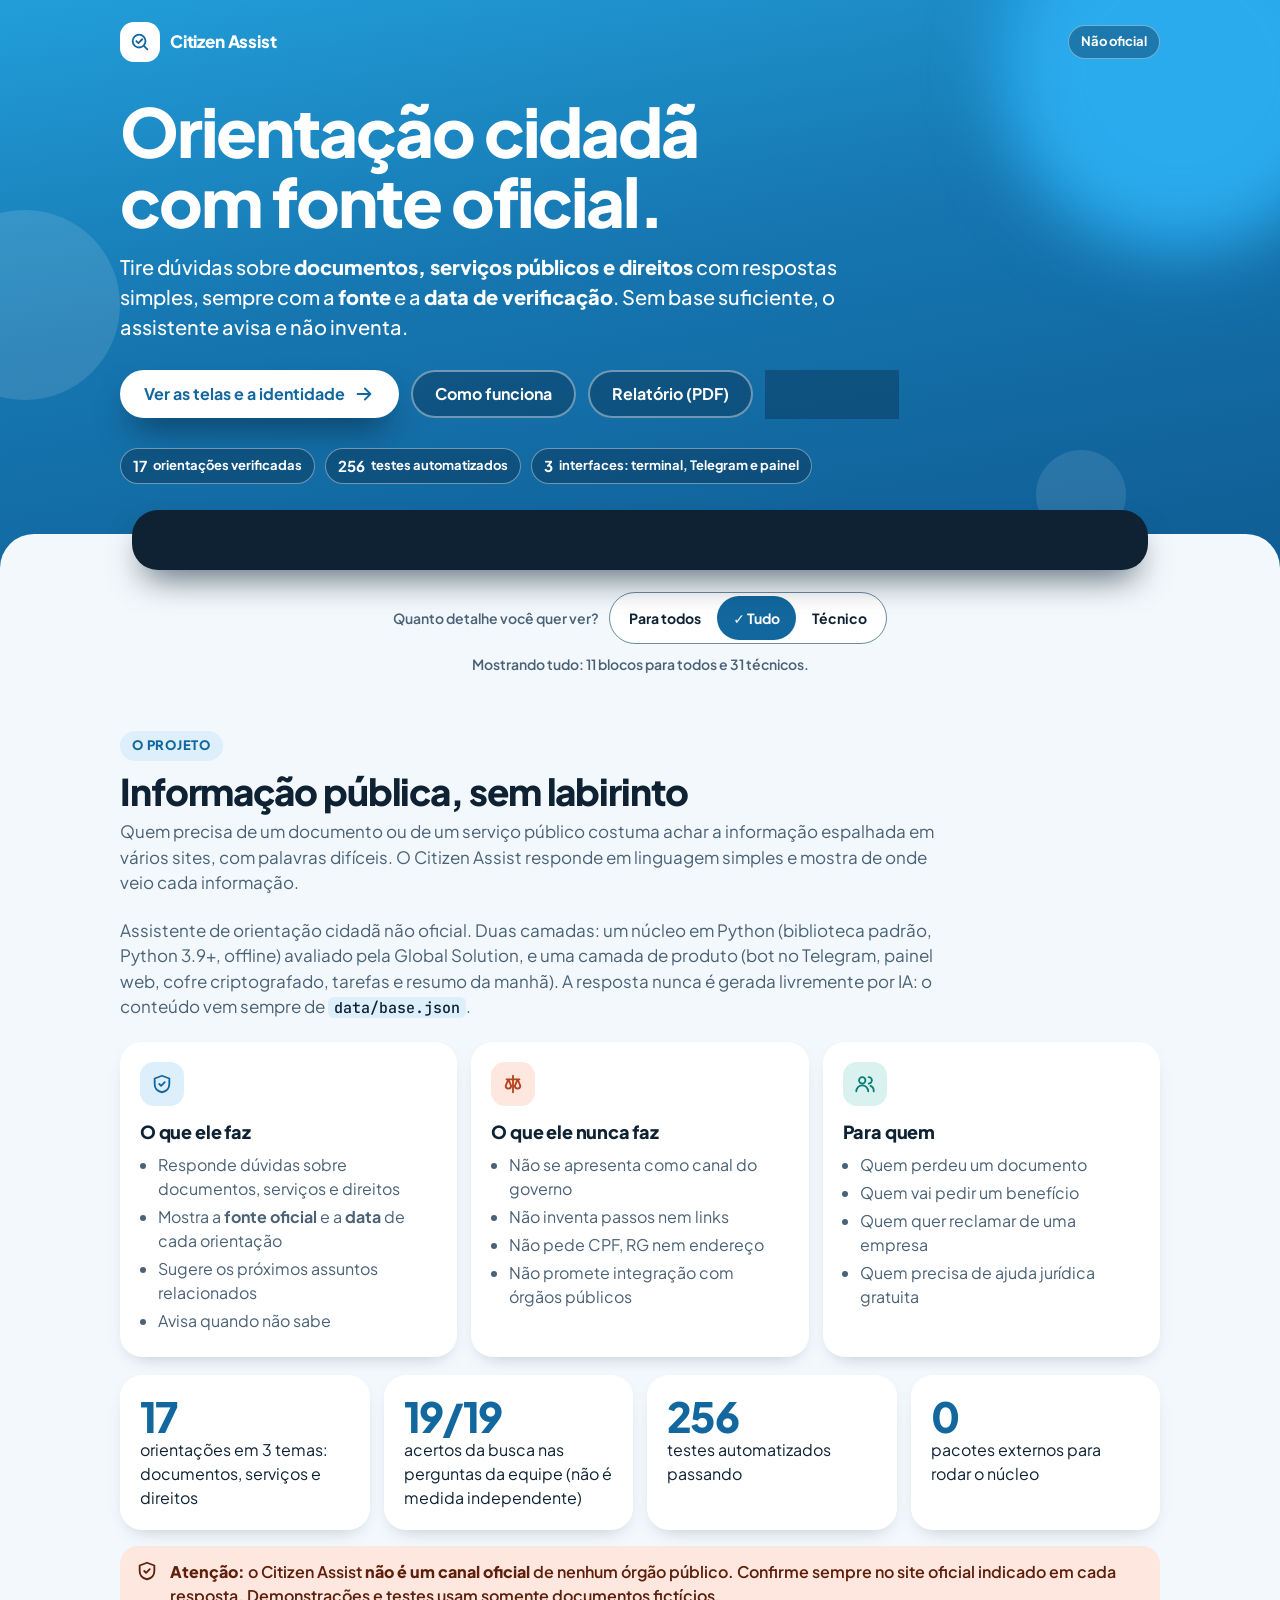
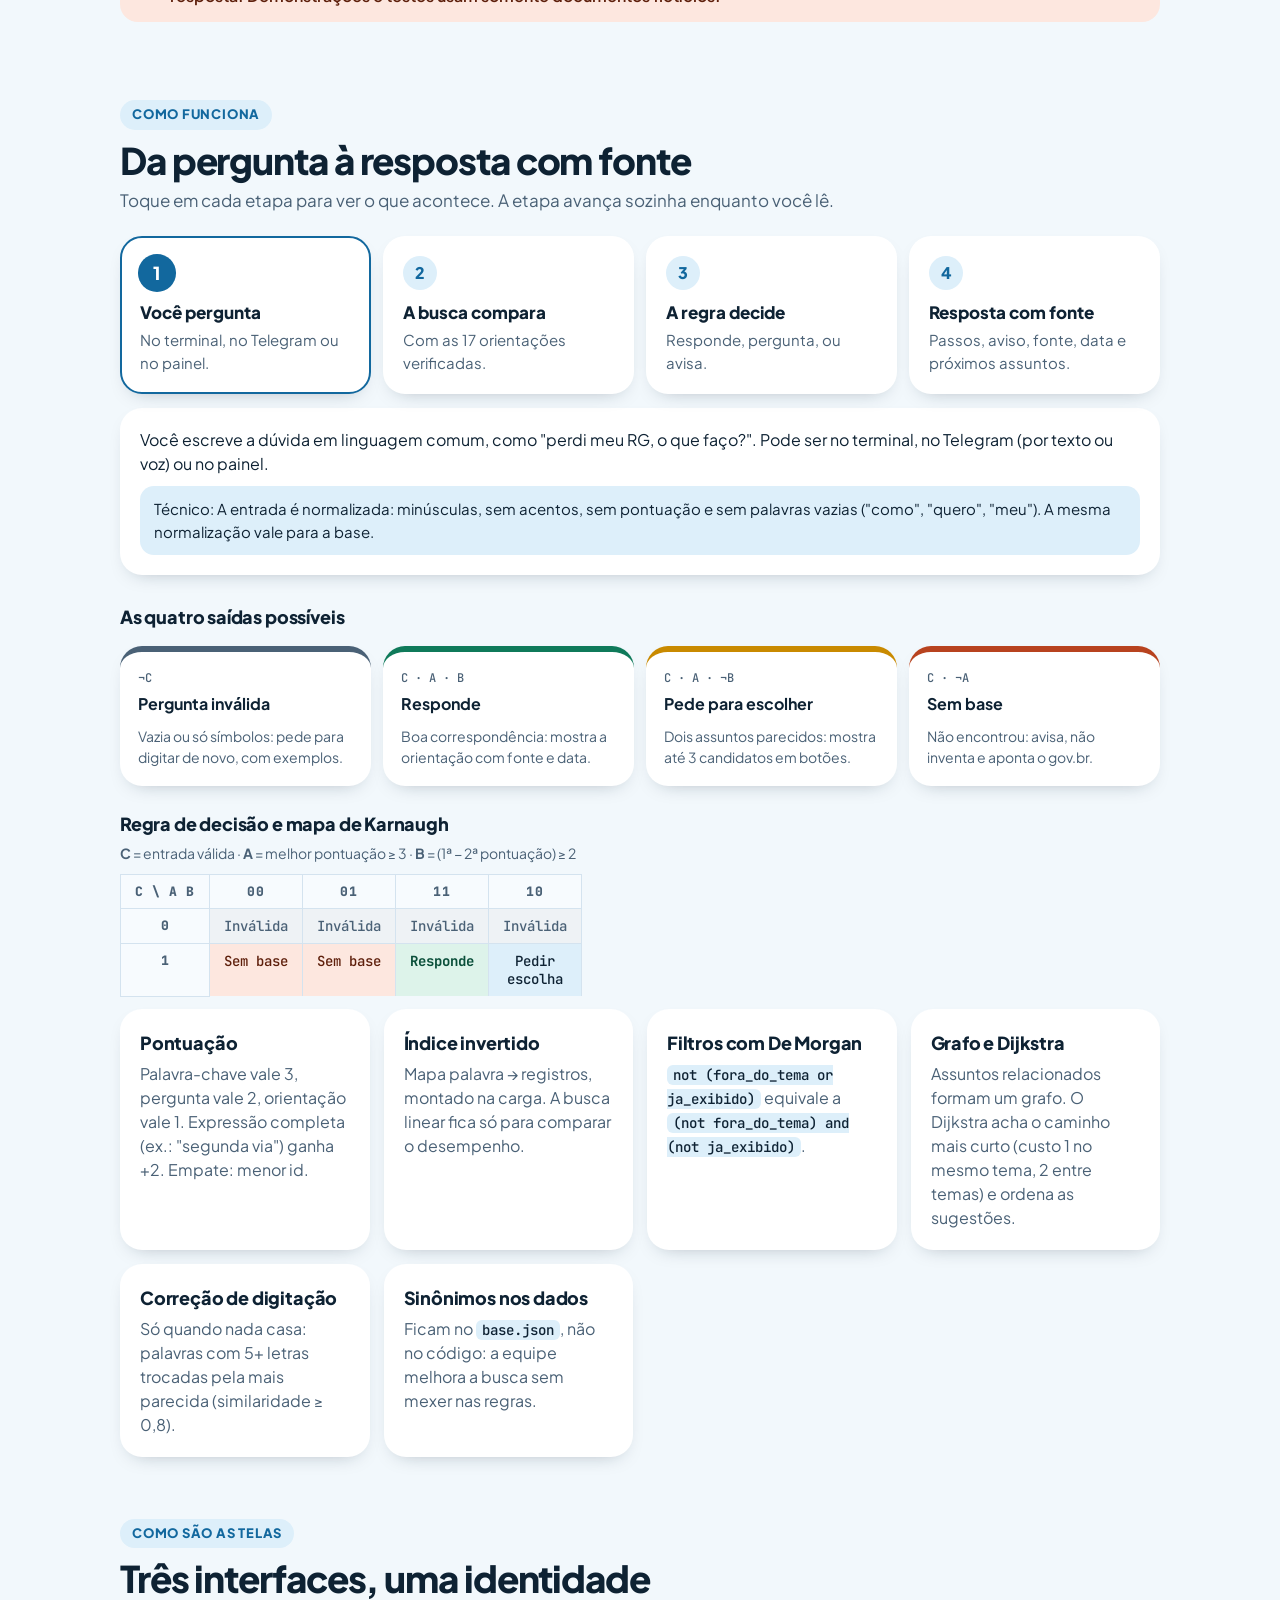
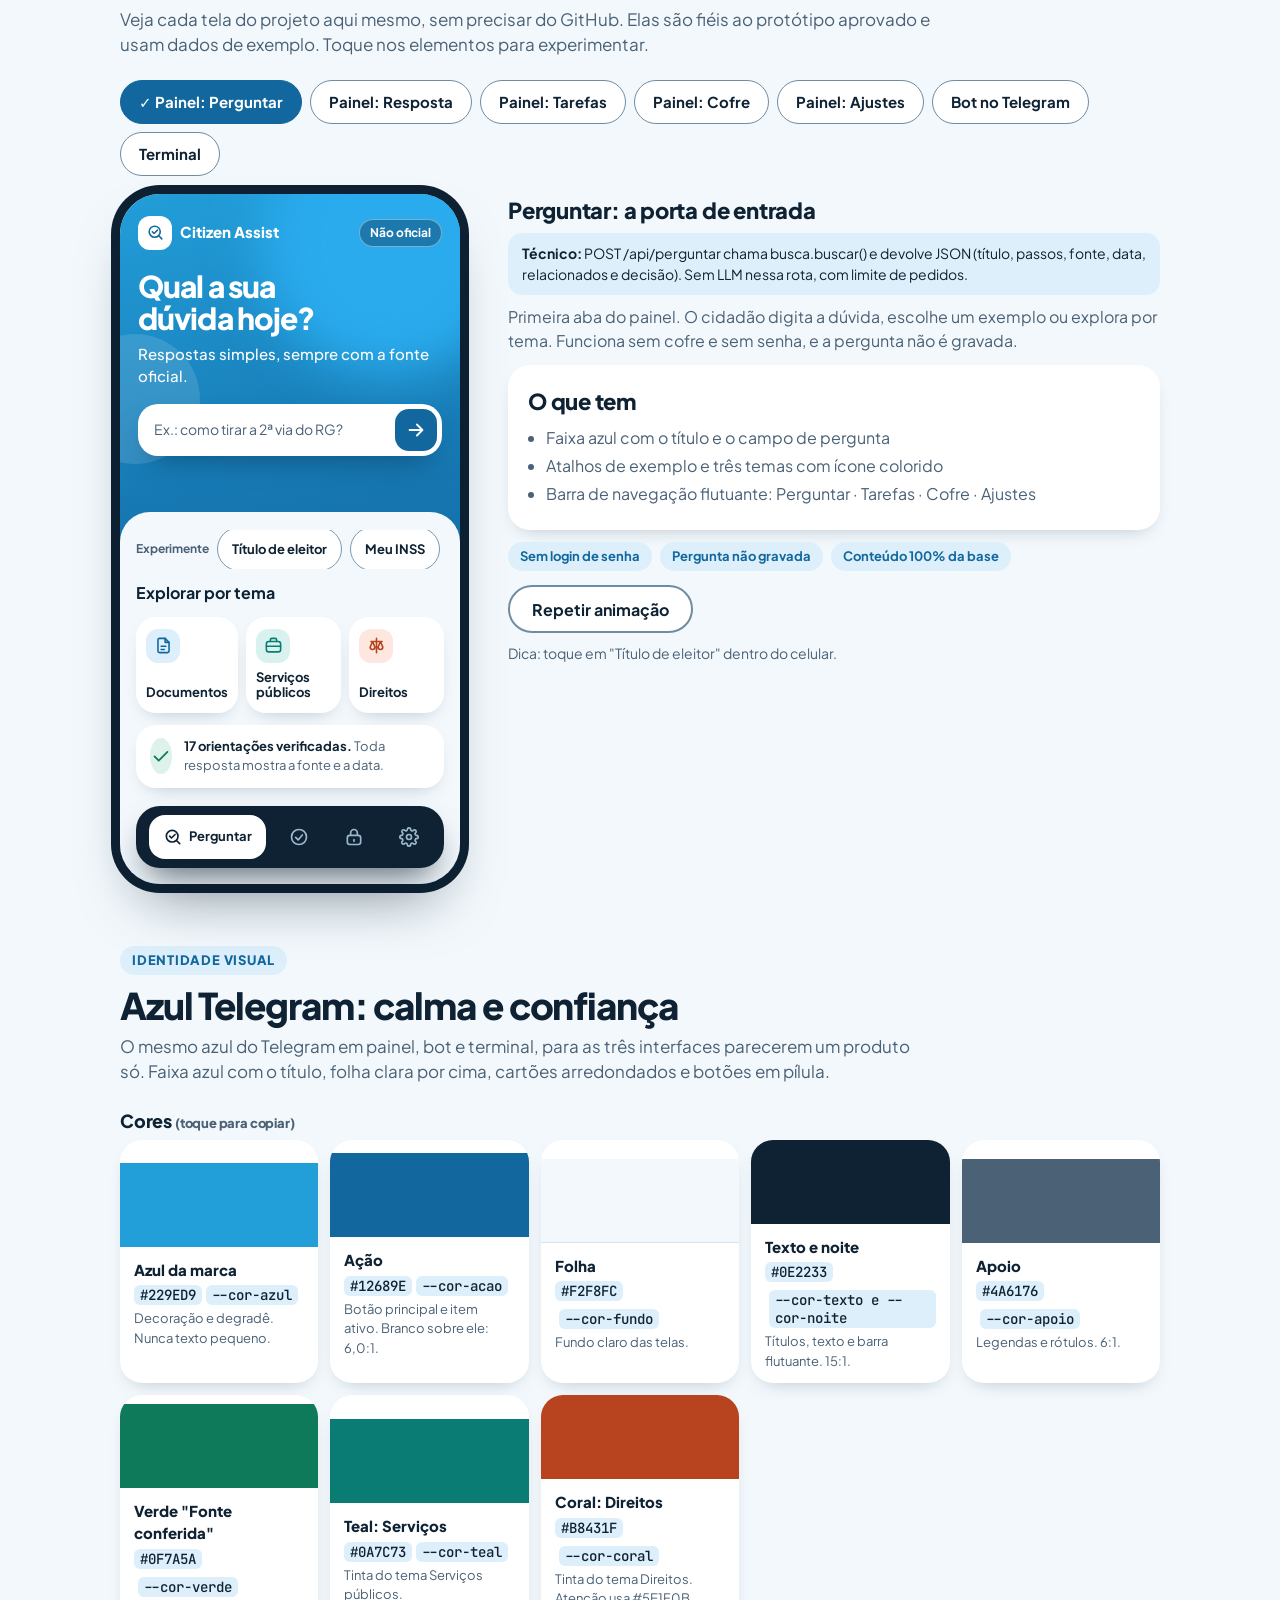
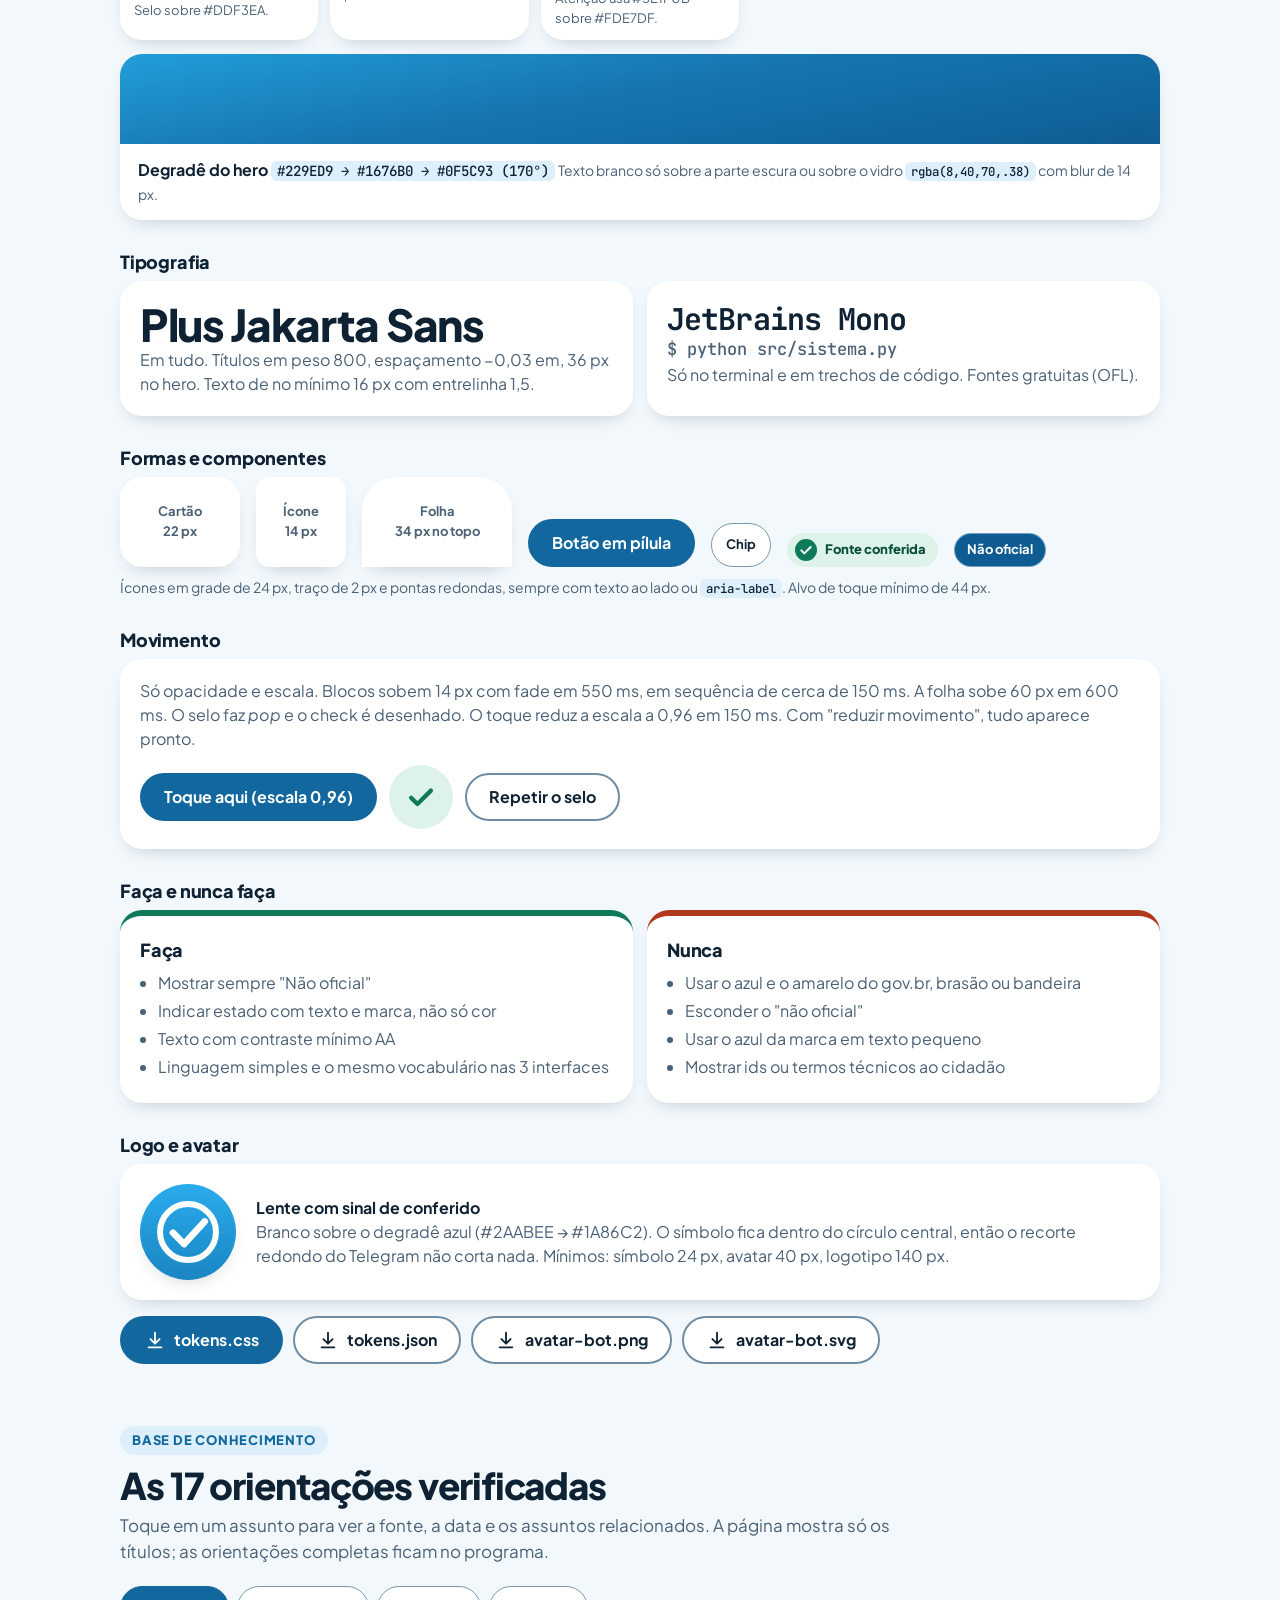
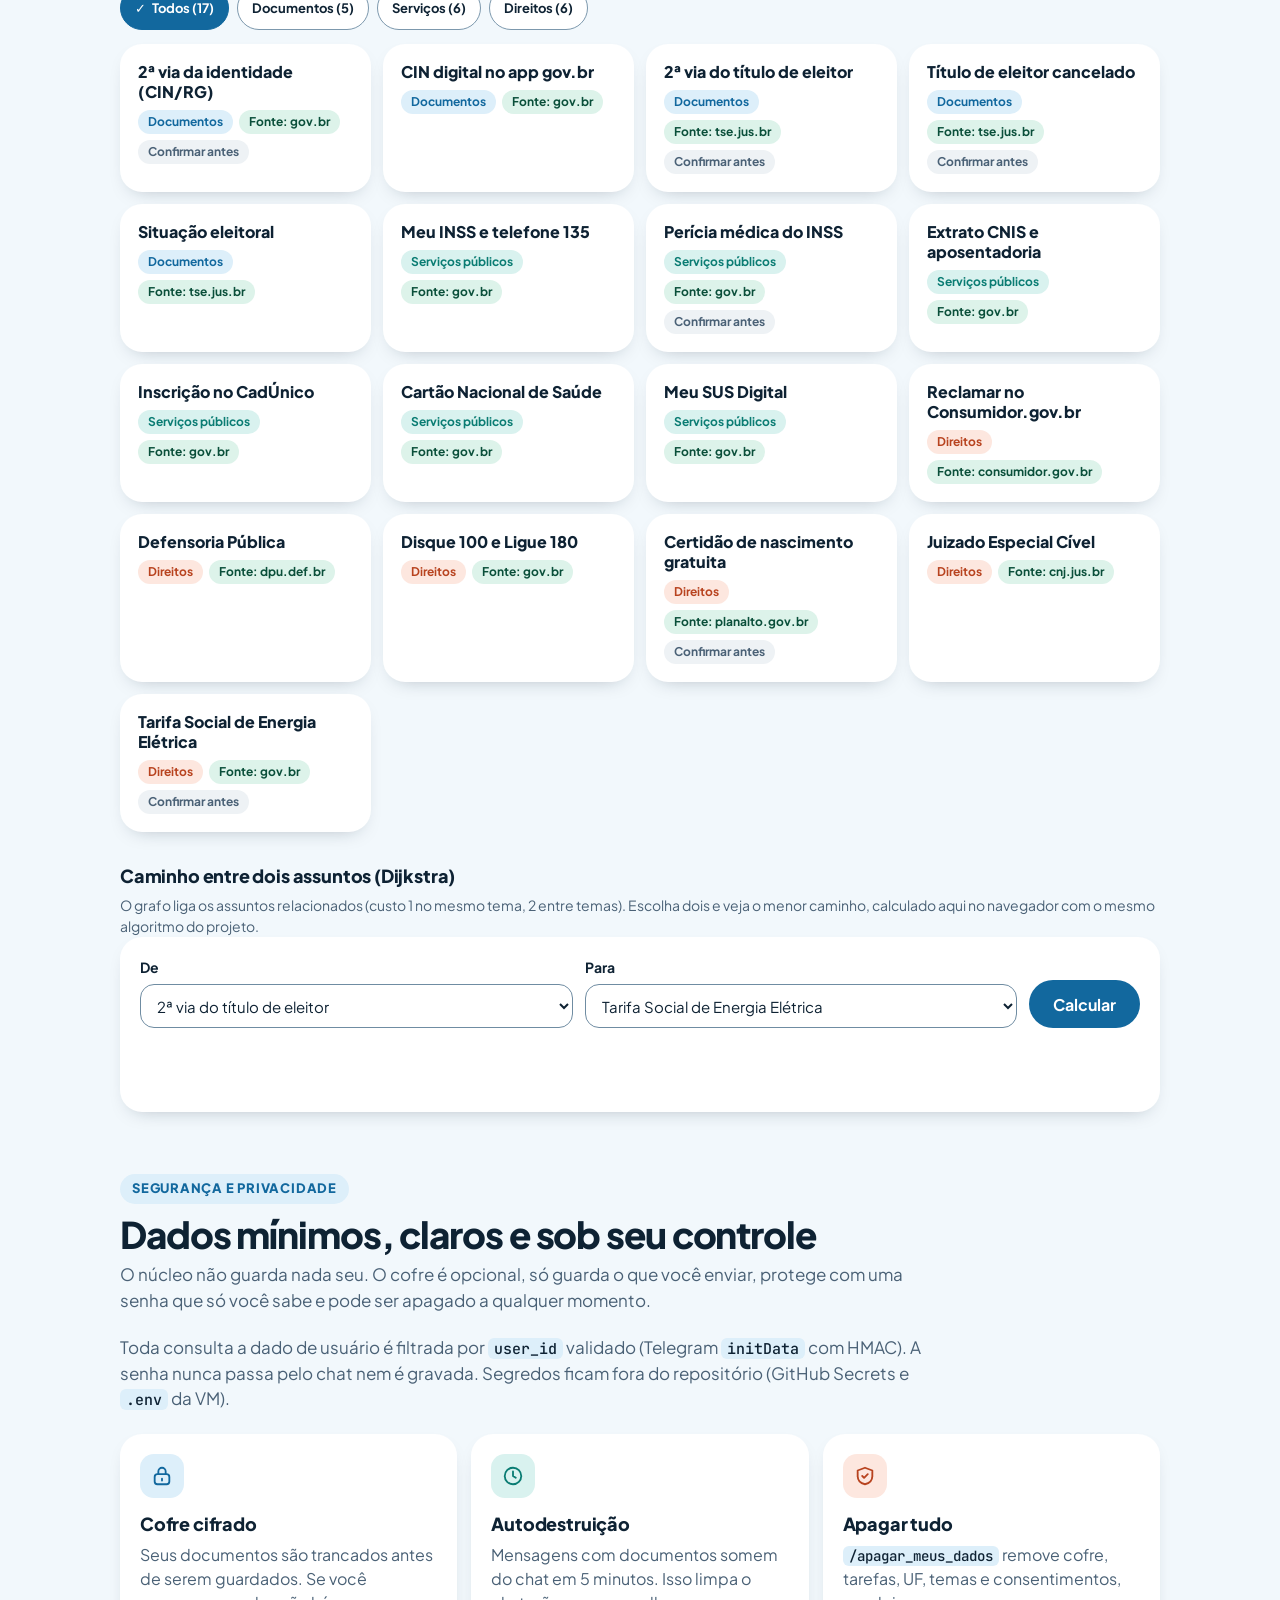
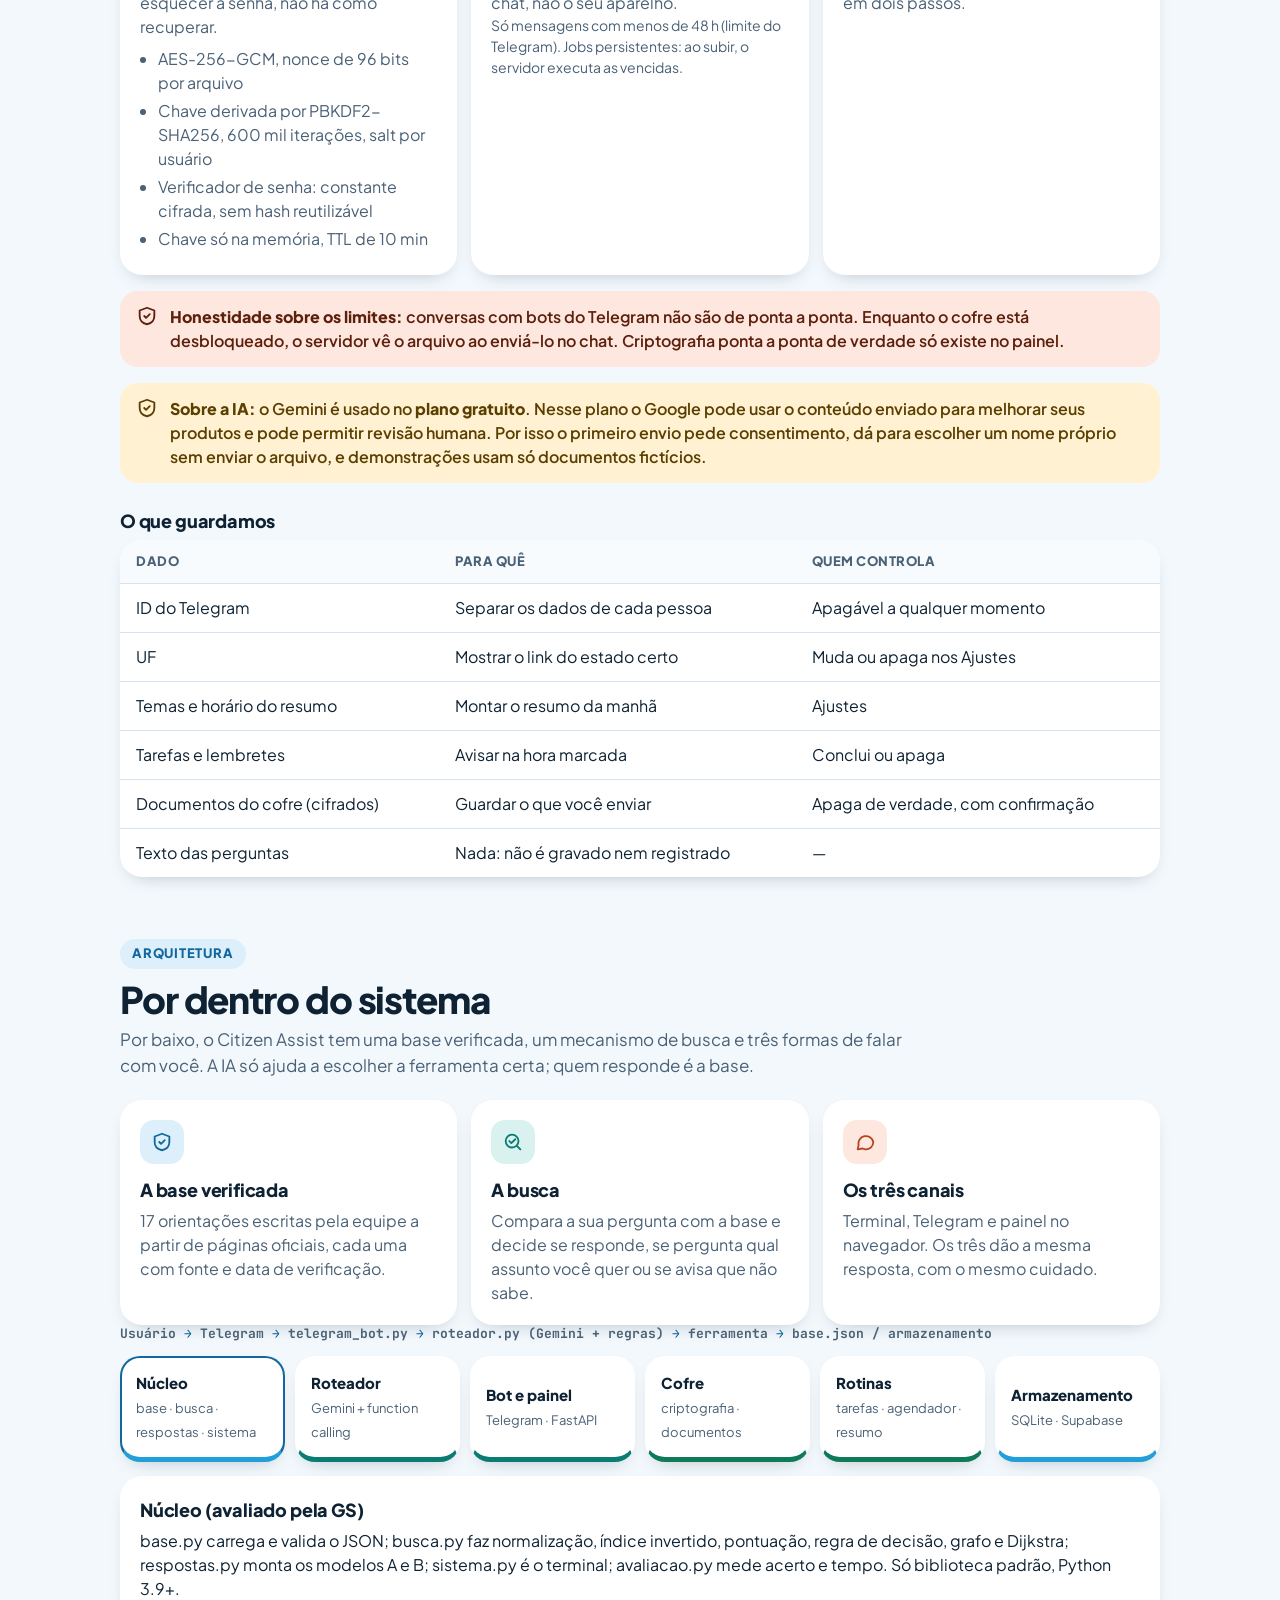
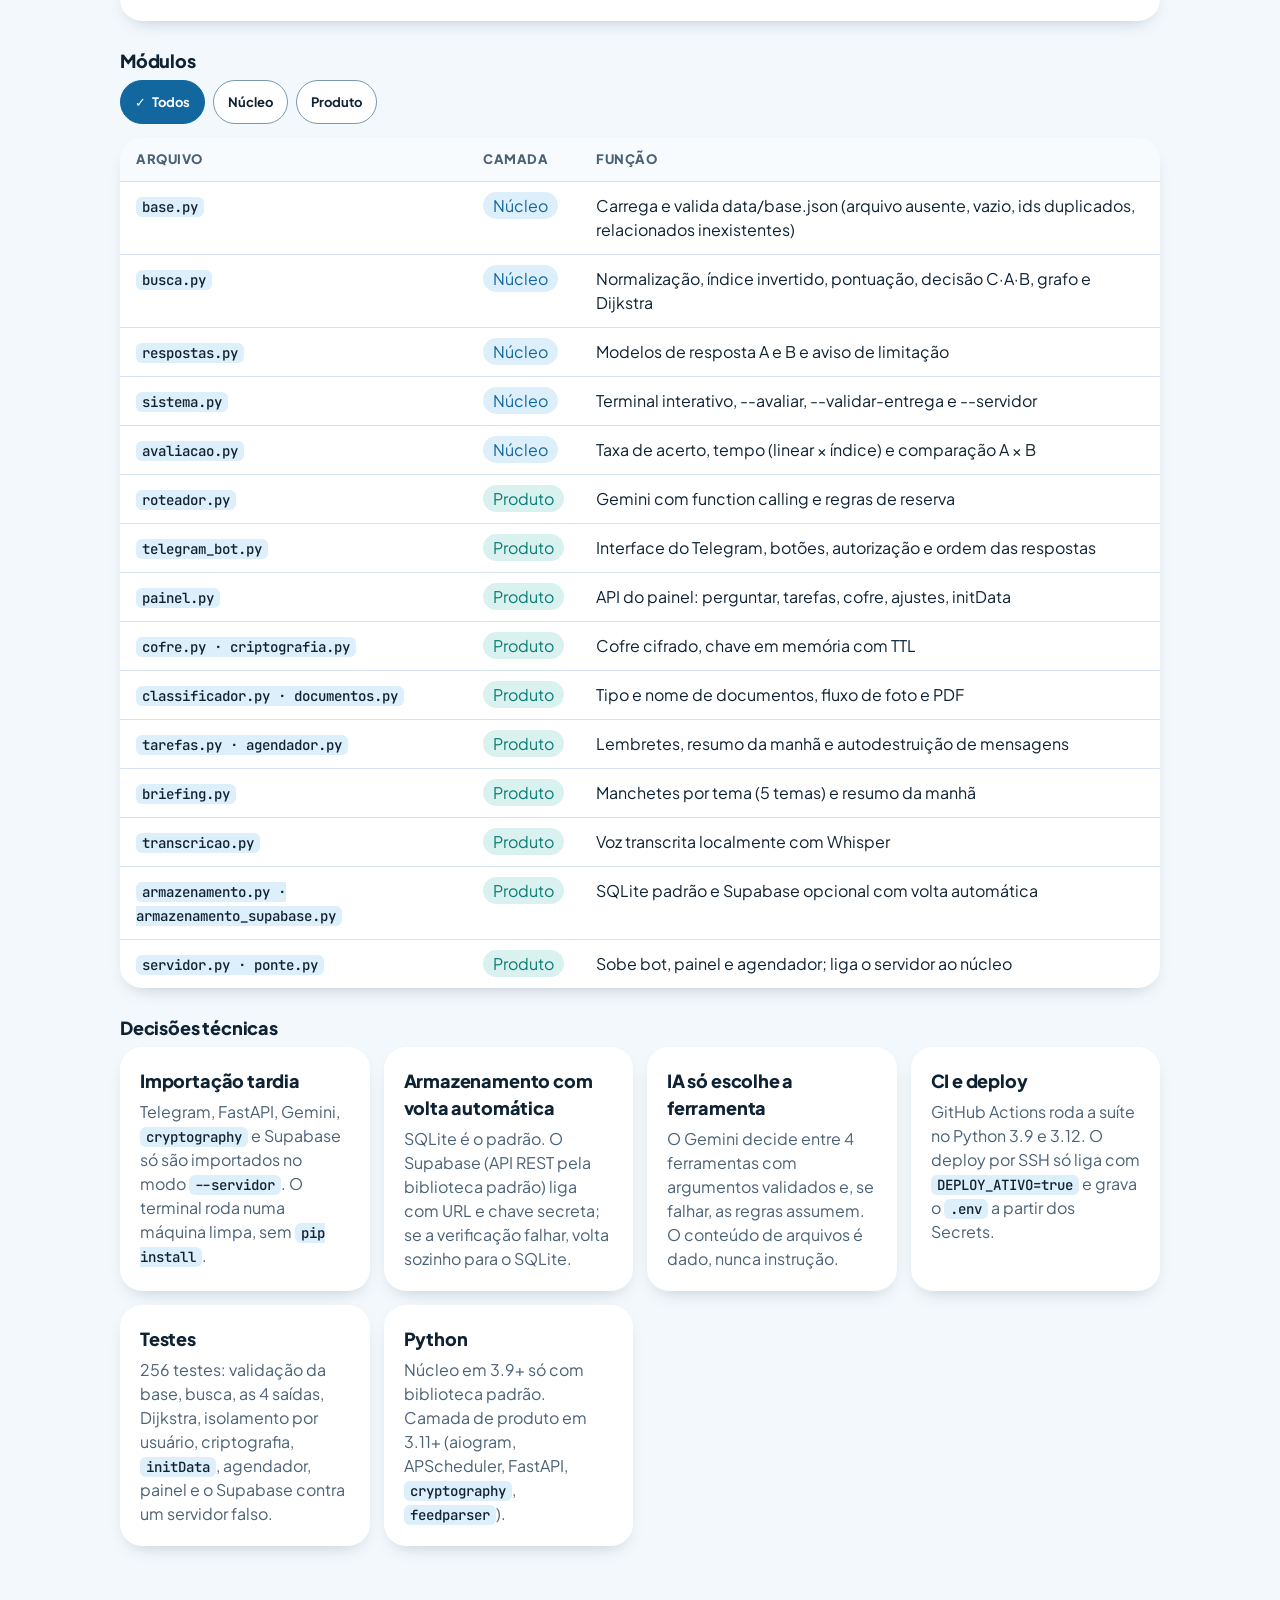
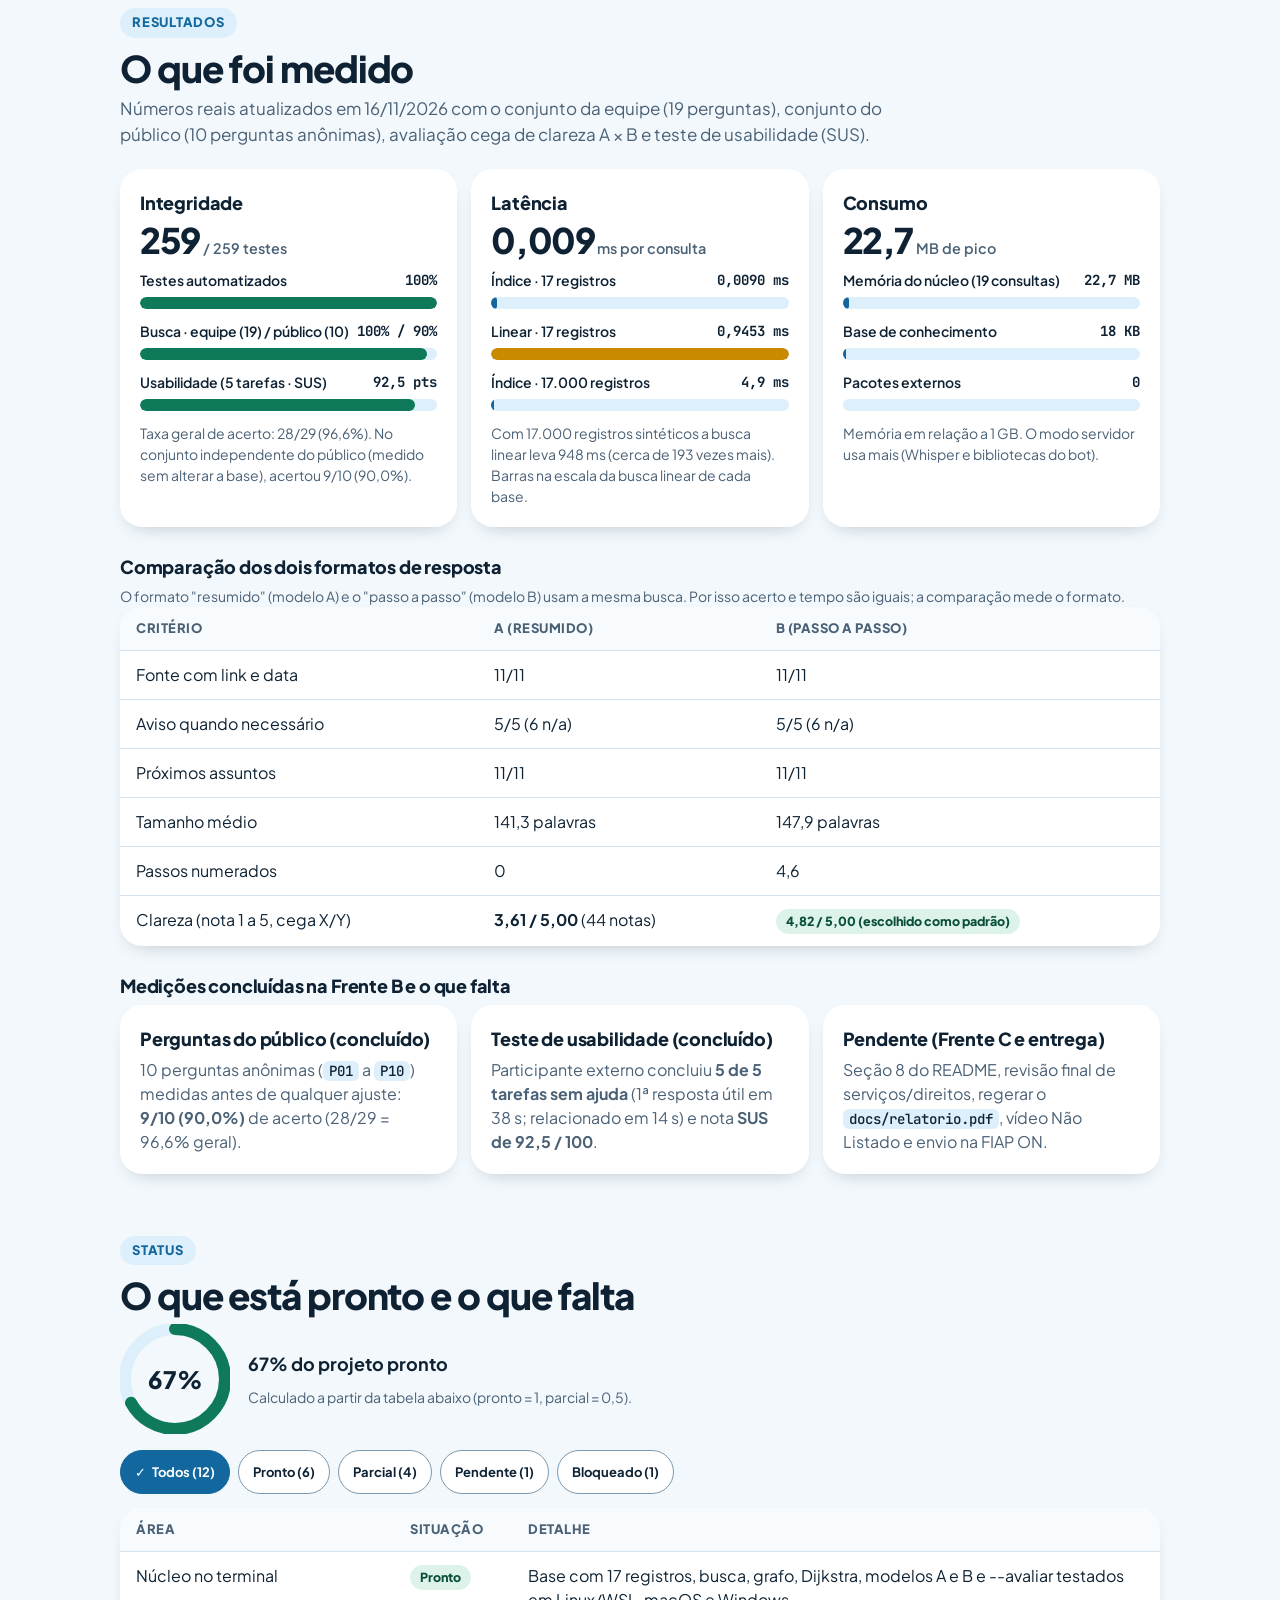
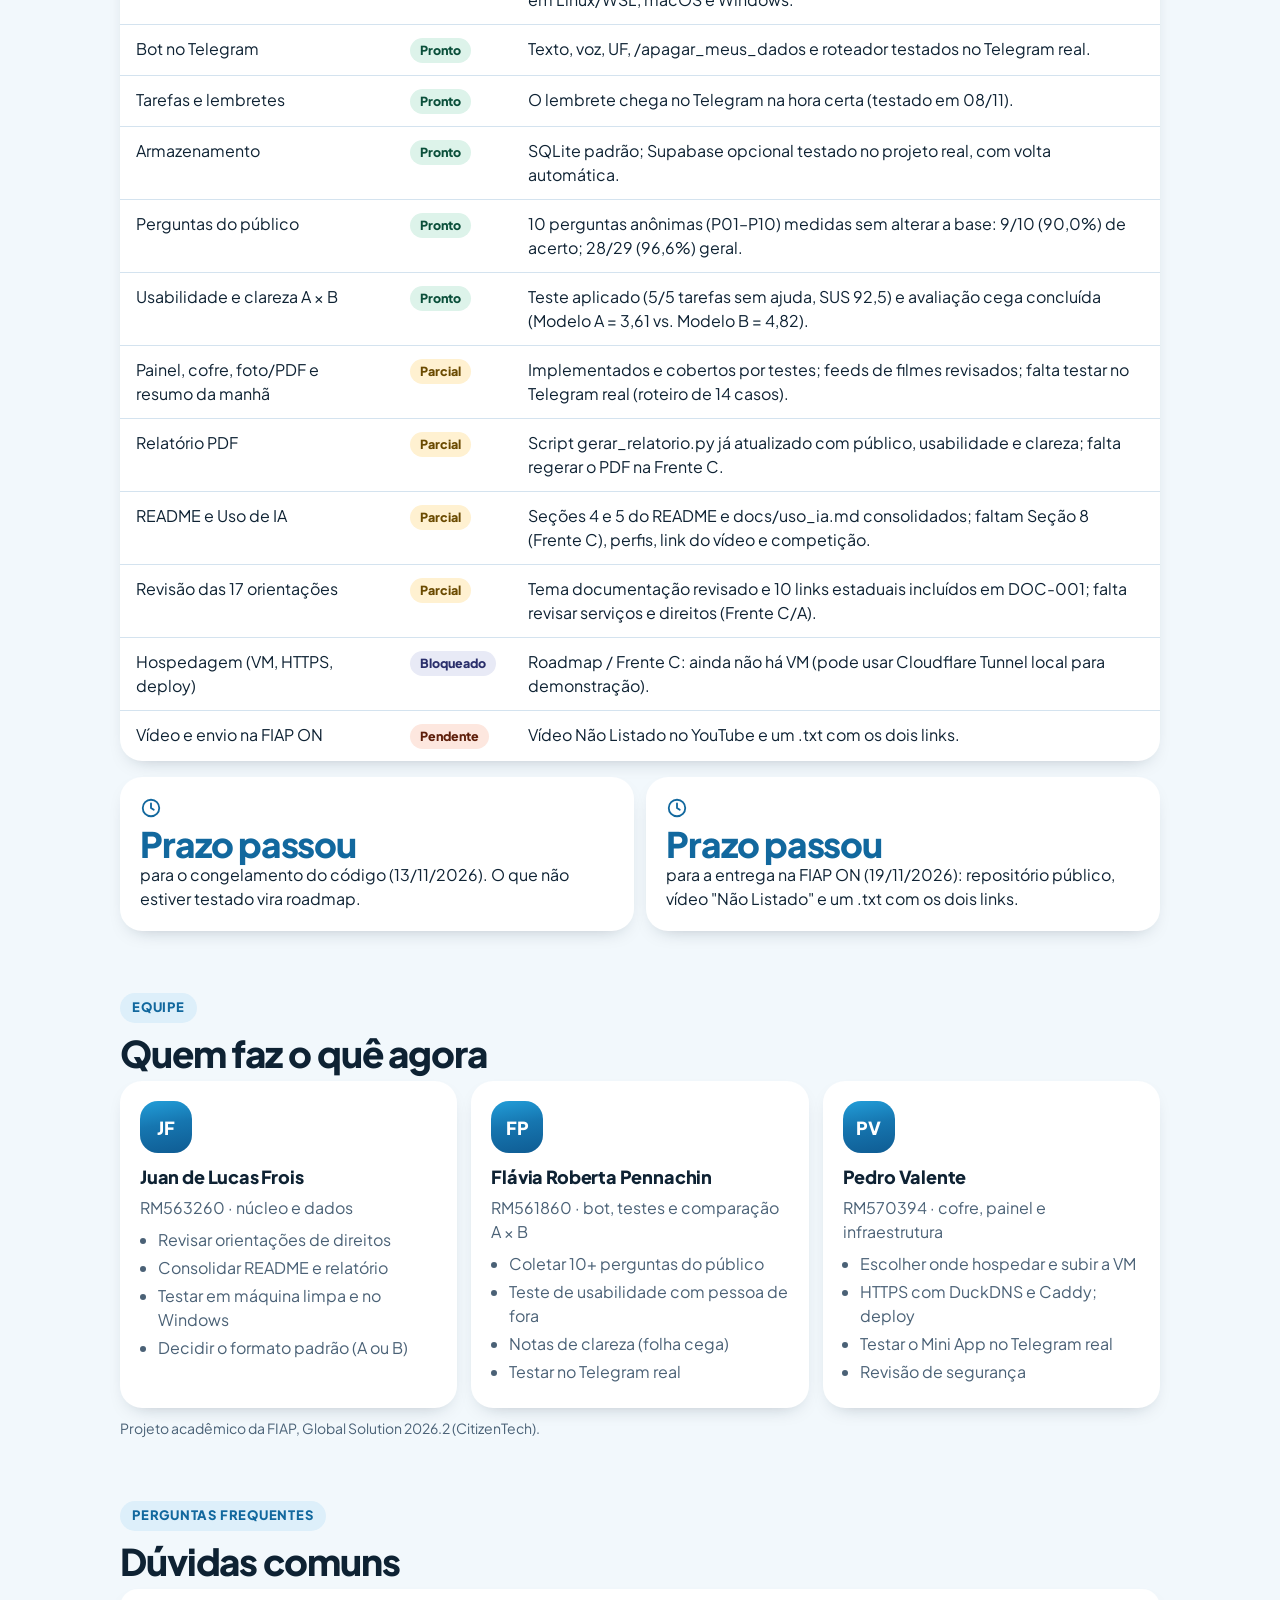
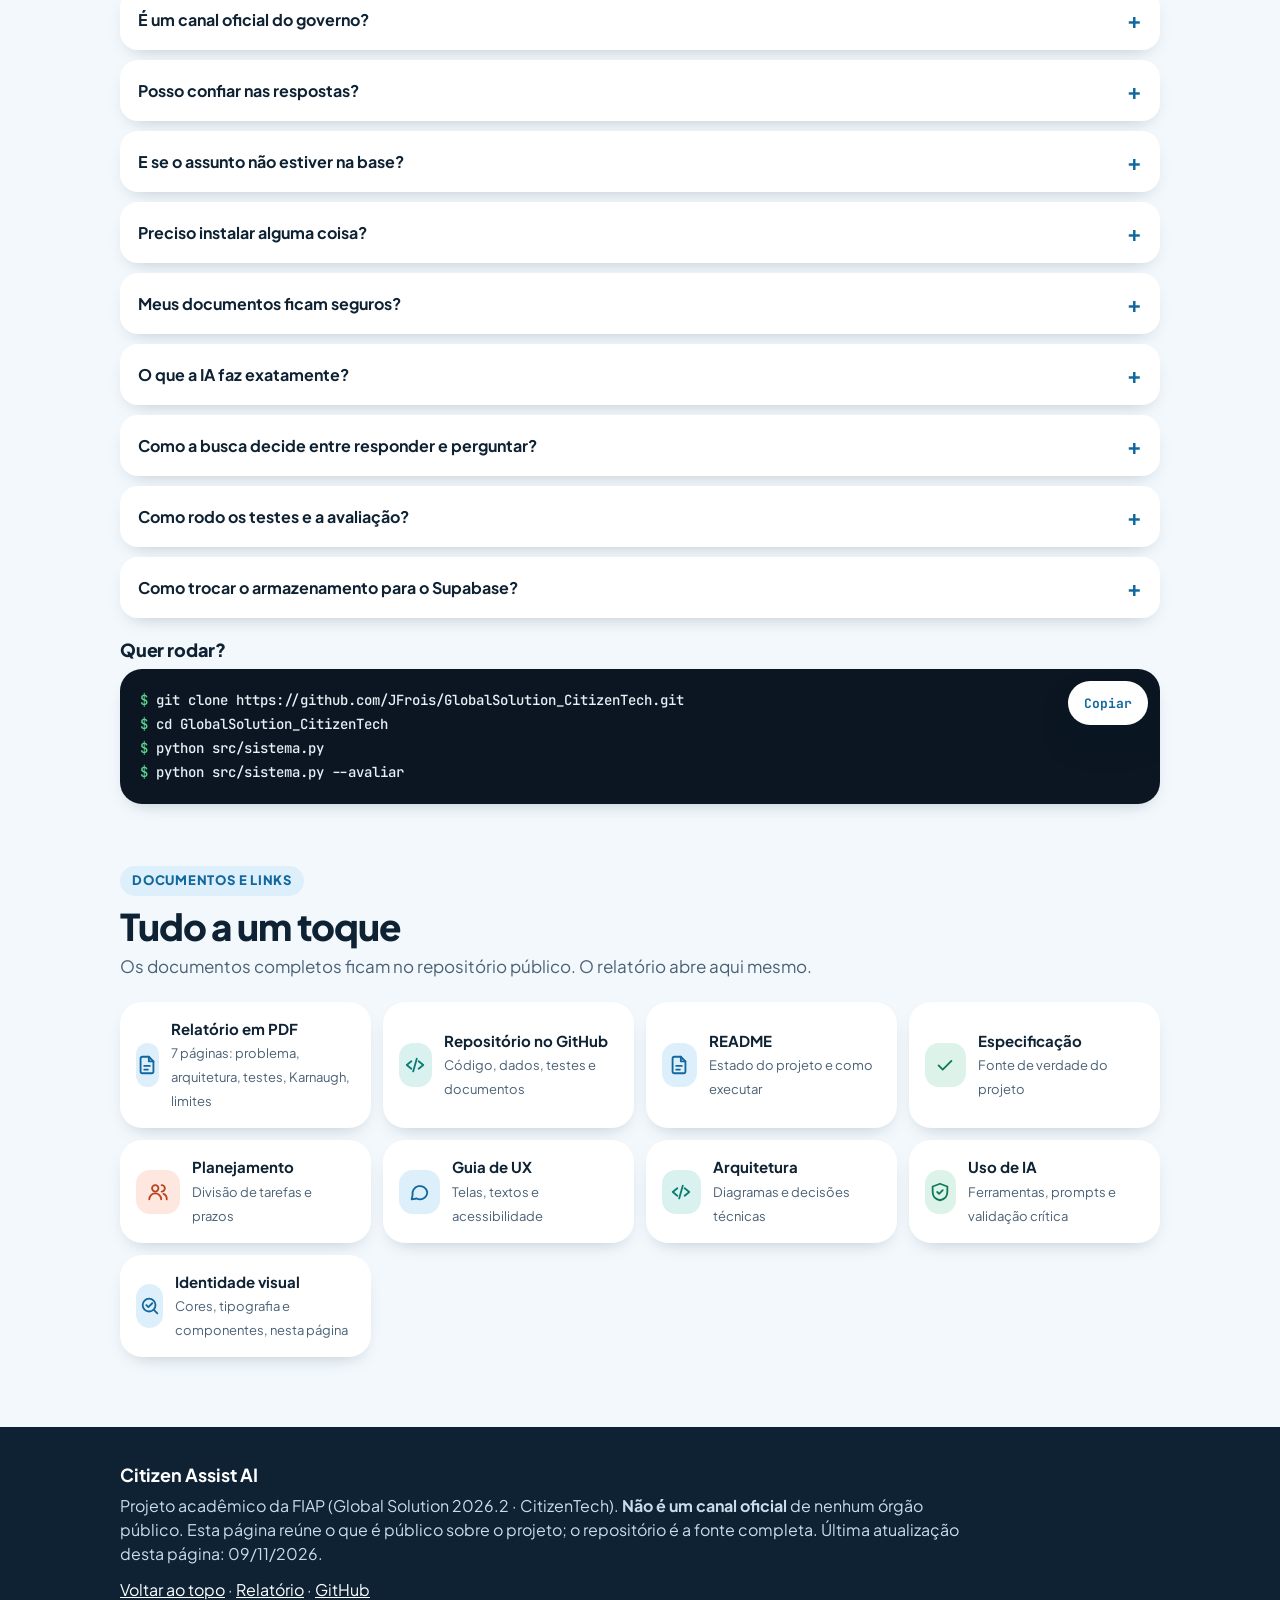
==== commit 13fb4ca8: "docs(status): atualizar tabela de status no index.html e planejamento.md" ====
--- a/docs/index.html
+++ b/docs/index.html
@@ -828,18 +828,18 @@
   <section class="sec rev" id="qualidade">
     <span class="rot">Resultados</span>
     <h2>O que foi medido</h2>
-    <p class="lead">Números reais de 09/11/2026, medidos no Mac do autor com Python 3.14. A página mostra também o que ainda não foi medido.</p>
+    <p class="lead">Números reais atualizados em 16/11/2026 com o conjunto da equipe (19 perguntas), conjunto do público (10 perguntas anônimas), avaliação cega de clareza A × B e teste de usabilidade (SUS).</p>
     <div class="metricas">
-      <div class="cartao"><h3>Integridade</h3><div class="valor">256<small> / 256 testes</small></div>
+      <div class="cartao"><h3>Integridade</h3><div class="valor">259<small> / 259 testes</small></div>
         <div class="bar"><div class="bar-t"><span>Testes automatizados</span><b>100%</b></div><div class="fio"><i class="v" data-w="100"></i></div></div>
-        <div class="bar"><div class="bar-t"><span>Busca (equipe)</span><b>19/19</b></div><div class="fio"><i class="v" data-w="100"></i></div></div>
-        <div class="bar"><div class="bar-t"><span>Respostas com fonte e data</span><b>11/11</b></div><div class="fio"><i class="v" data-w="100"></i></div></div>
-        <p class="nota">Na primeira medição, antes de ajustes, foram 17 de 19. Como a correção foi feita olhando essas perguntas, os 100% não são independentes; falta o conjunto do público.</p></div>
-      <div class="cartao"><h3>Latência</h3><div class="valor">0,008<small> ms por consulta</small></div>
-        <div class="bar"><div class="bar-t"><span>Índice · 17 registros</span><b>0,0082 ms</b></div><div class="fio"><i data-w="2"></i></div></div>
-        <div class="bar"><div class="bar-t"><span>Linear · 17 registros</span><b>0,8625 ms</b></div><div class="fio"><i class="a" data-w="100"></i></div></div>
-        <div class="bar"><div class="bar-t"><span>Índice · 17.000 registros</span><b>4,5 ms</b></div><div class="fio"><i data-w="1"></i></div></div>
-        <p class="nota">Com 17.000 registros sintéticos a busca linear leva 866 ms (cerca de 190 vezes mais). Barras na escala da busca linear de cada base.</p></div>
+        <div class="bar"><div class="bar-t"><span>Busca · equipe (19) / público (10)</span><b>100% / 90%</b></div><div class="fio"><i class="v" data-w="96.6"></i></div></div>
+        <div class="bar"><div class="bar-t"><span>Usabilidade (5 tarefas · SUS)</span><b>92,5 pts</b></div><div class="fio"><i class="v" data-w="92.5"></i></div></div>
+        <p class="nota">Taxa geral de acerto: 28/29 (96,6%). No conjunto independente do público (medido sem alterar a base), acertou 9/10 (90,0%).</p></div>
+      <div class="cartao"><h3>Latência</h3><div class="valor">0,009<small> ms por consulta</small></div>
+        <div class="bar"><div class="bar-t"><span>Índice · 17 registros</span><b>0,0090 ms</b></div><div class="fio"><i data-w="2"></i></div></div>
+        <div class="bar"><div class="bar-t"><span>Linear · 17 registros</span><b>0,9453 ms</b></div><div class="fio"><i class="a" data-w="100"></i></div></div>
+        <div class="bar"><div class="bar-t"><span>Índice · 17.000 registros</span><b>4,9 ms</b></div><div class="fio"><i data-w="1"></i></div></div>
+        <p class="nota">Com 17.000 registros sintéticos a busca linear leva 948 ms (cerca de 193 vezes mais). Barras na escala da busca linear de cada base.</p></div>
       <div class="cartao"><h3>Consumo</h3><div class="valor">22,7<small> MB de pico</small></div>
         <div class="bar"><div class="bar-t"><span>Memória do núcleo (19 consultas)</span><b>22,7 MB</b></div><div class="fio"><i data-w="2.3"></i></div></div>
         <div class="bar"><div class="bar-t"><span>Base de conhecimento</span><b>18 KB</b></div><div class="fio"><i data-w="1"></i></div></div>
@@ -850,16 +850,17 @@
     <p class="nota" style="margin-top:0">O formato "resumido" (modelo A) e o "passo a passo" (modelo B) usam a mesma busca. Por isso acerto e tempo são iguais; a comparação mede o formato.</p>
     <div class="tab"><table><thead><tr><th>Critério</th><th>A (resumido)</th><th>B (passo a passo)</th></tr></thead><tbody>
       <tr><td>Fonte com link e data</td><td>11/11</td><td>11/11</td></tr>
+      <tr><td>Aviso quando necessário</td><td>5/5 (6 n/a)</td><td>5/5 (6 n/a)</td></tr>
       <tr><td>Próximos assuntos</td><td>11/11</td><td>11/11</td></tr>
       <tr><td>Tamanho médio</td><td>141,3 palavras</td><td>147,9 palavras</td></tr>
       <tr><td>Passos numerados</td><td>0</td><td>4,6</td></tr>
-      <tr><td>Clareza (nota 1 a 5, cega)</td><td colspan="2"><span class="selo2 s-pe">Pendente: a folha cega está pronta, falta aplicar</span></td></tr>
+      <tr><td>Clareza (nota 1 a 5, cega X/Y)</td><td><b>3,61 / 5,00</b> (44 notas)</td><td><span class="selo2 s-ok">4,82 / 5,00 (escolhido como padrão)</span></td></tr>
     </tbody></table></div>
-    <h3 style="margin-top:26px">Ainda não medido</h3>
+    <h3 style="margin-top:26px">Medições concluídas na Frente B e o que falta</h3>
     <div class="grade">
-      <div class="cartao"><h3>Perguntas do público</h3><p>Meta: 10 ou mais, anônimas, medidas antes de ajustar a busca. É a medida confiável de acerto.</p></div>
-      <div class="cartao"><h3>Teste de usabilidade</h3><p>Cinco tarefas com pessoa de fora e questionário SUS. Metas: primeira resposta útil em menos de 1 minuto e 4 de 5 tarefas sem ajuda.</p></div>
-      <div class="cartao"><h3>Teste real do produto</h3><p>Foto/PDF, cofre, resumo da manhã e Mini App no Telegram real: roteiro de 14 casos pronto.</p></div>
+      <div class="cartao"><h3>Perguntas do público (concluído)</h3><p>10 perguntas anônimas (<code>P01</code> a <code>P10</code>) medidas antes de qualquer ajuste: <b>9/10 (90,0%)</b> de acerto (28/29 = 96,6% geral).</p></div>
+      <div class="cartao"><h3>Teste de usabilidade (concluído)</h3><p>Participante externo concluiu <b>5 de 5 tarefas sem ajuda</b> (1ª resposta útil em 38 s; relacionado em 14 s) e nota <b>SUS de 92,5 / 100</b>.</p></div>
+      <div class="cartao"><h3>Pendente (Frente C e entrega)</h3><p>Seção 8 do README, revisão final de serviços/direitos, regerar o <code>docs/relatorio.pdf</code>, vídeo Não Listado e envio na FIAP ON.</p></div>
     </div>
   </section>
 
@@ -1266,23 +1267,23 @@
 
   /* ---------- Status ---------- */
   var ST = [
-    ["Núcleo no terminal", "ok", "Base com 17 registros, busca, grafo, Dijkstra, modelos A e B e --avaliar. Falta conferir numa máquina limpa e no Windows."],
+    ["Núcleo no terminal", "ok", "Base com 17 registros, busca, grafo, Dijkstra, modelos A e B e --avaliar testados em Linux/WSL, macOS e Windows."],
     ["Bot no Telegram", "ok", "Texto, voz, UF, /apagar_meus_dados e roteador testados no Telegram real."],
     ["Tarefas e lembretes", "ok", "O lembrete chega no Telegram na hora certa (testado em 08/11)."],
     ["Armazenamento", "ok", "SQLite padrão; Supabase opcional testado no projeto real, com volta automática."],
-    ["Painel, cofre, foto/PDF e resumo da manhã", "pa", "Implementados e cobertos por testes; falta testar no Telegram real (roteiro de 14 casos)."],
-    ["Relatório PDF", "pa", "7 páginas geradas dos dados reais; falta incluir público, usabilidade e clareza."],
-    ["README", "pa", "Faltam nome do grupo, perfis, link do vídeo e Participação na Competição."],
-    ["Revisão das 17 orientações", "pe", "Rascunho escrito com apoio de IA; precisa de conferência humana, incluindo os estados do DOC-001."],
-    ["Perguntas do público", "pe", "Meta: 10 ou mais, anônimas, medidas antes de ajustar a busca."],
-    ["Usabilidade e clareza A × B", "pe", "Folha cega e roteiro prontos; falta aplicar."],
-    ["Hospedagem (VM, HTTPS, deploy)", "bl", "Ainda não há VM. Segredos já estão no GitHub Secrets; falta escolher onde hospedar."],
+    ["Perguntas do público", "ok", "10 perguntas anônimas (P01–P10) medidas sem alterar a base: 9/10 (90,0%) de acerto; 28/29 (96,6%) geral."],
+    ["Usabilidade e clareza A × B", "ok", "Teste aplicado (5/5 tarefas sem ajuda, SUS 92,5) e avaliação cega concluída (Modelo A = 3,61 vs. Modelo B = 4,82)."],
+    ["Painel, cofre, foto/PDF e resumo da manhã", "pa", "Implementados e cobertos por testes; feeds de filmes revisados; falta testar no Telegram real (roteiro de 14 casos)."],
+    ["Relatório PDF", "pa", "Script gerar_relatorio.py já atualizado com público, usabilidade e clareza; falta regerar o PDF na Frente C."],
+    ["README e Uso de IA", "pa", "Seções 4 e 5 do README e docs/uso_ia.md consolidados; faltam Seção 8 (Frente C), perfis, link do vídeo e competição."],
+    ["Revisão das 17 orientações", "pa", "Tema documentação revisado e 10 links estaduais incluídos em DOC-001; falta revisar serviços e direitos (Frente C/A)."],
+    ["Hospedagem (VM, HTTPS, deploy)", "bl", "Roadmap / Frente C: ainda não há VM (pode usar Cloudflare Tunnel local para demonstração)."],
     ["Vídeo e envio na FIAP ON", "pe", "Vídeo Não Listado no YouTube e um .txt com os dois links."]
   ];
   var ROT = { ok: "Pronto", pa: "Parcial", pe: "Pendente", bl: "Bloqueado" };
   var stFiltro = "todos";
   function desenhaStatus() {
-    filtros($("#filtros-status"), [["todos", "Todos (12)"], ["ok", "Pronto (4)"], ["pa", "Parcial (3)"], ["pe", "Pendente (4)"], ["bl", "Bloqueado (1)"]], stFiltro, function (t) { stFiltro = t; desenhaStatus(); });
+    filtros($("#filtros-status"), [["todos", "Todos (12)"], ["ok", "Pronto (6)"], ["pa", "Parcial (4)"], ["pe", "Pendente (1)"], ["bl", "Bloqueado (1)"]], stFiltro, function (t) { stFiltro = t; desenhaStatus(); });
     var tb = $("#tb-status"); tb.textContent = "";
     ST.filter(function (s) { return stFiltro === "todos" || s[1] === stFiltro; }).forEach(function (s) {
       var tr = el("tr"); tr.appendChild(el("td", "", s[0]));
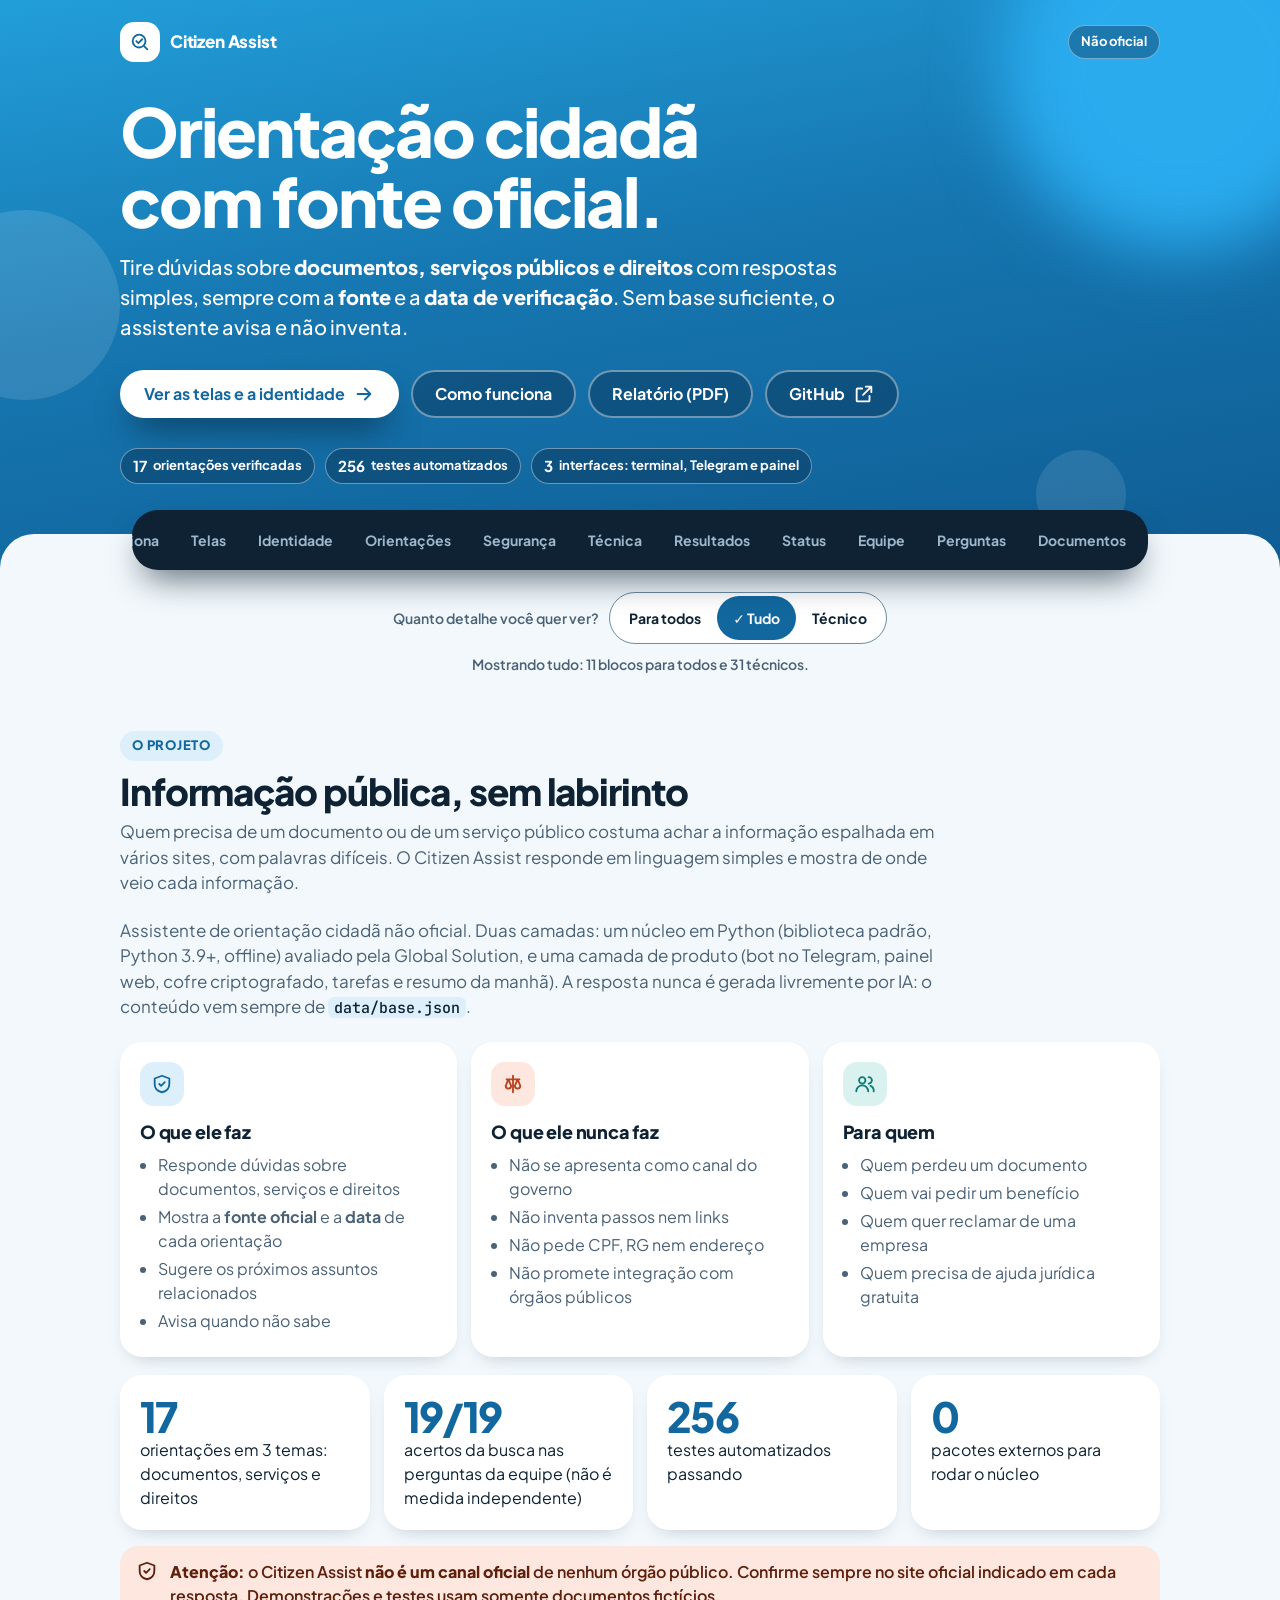
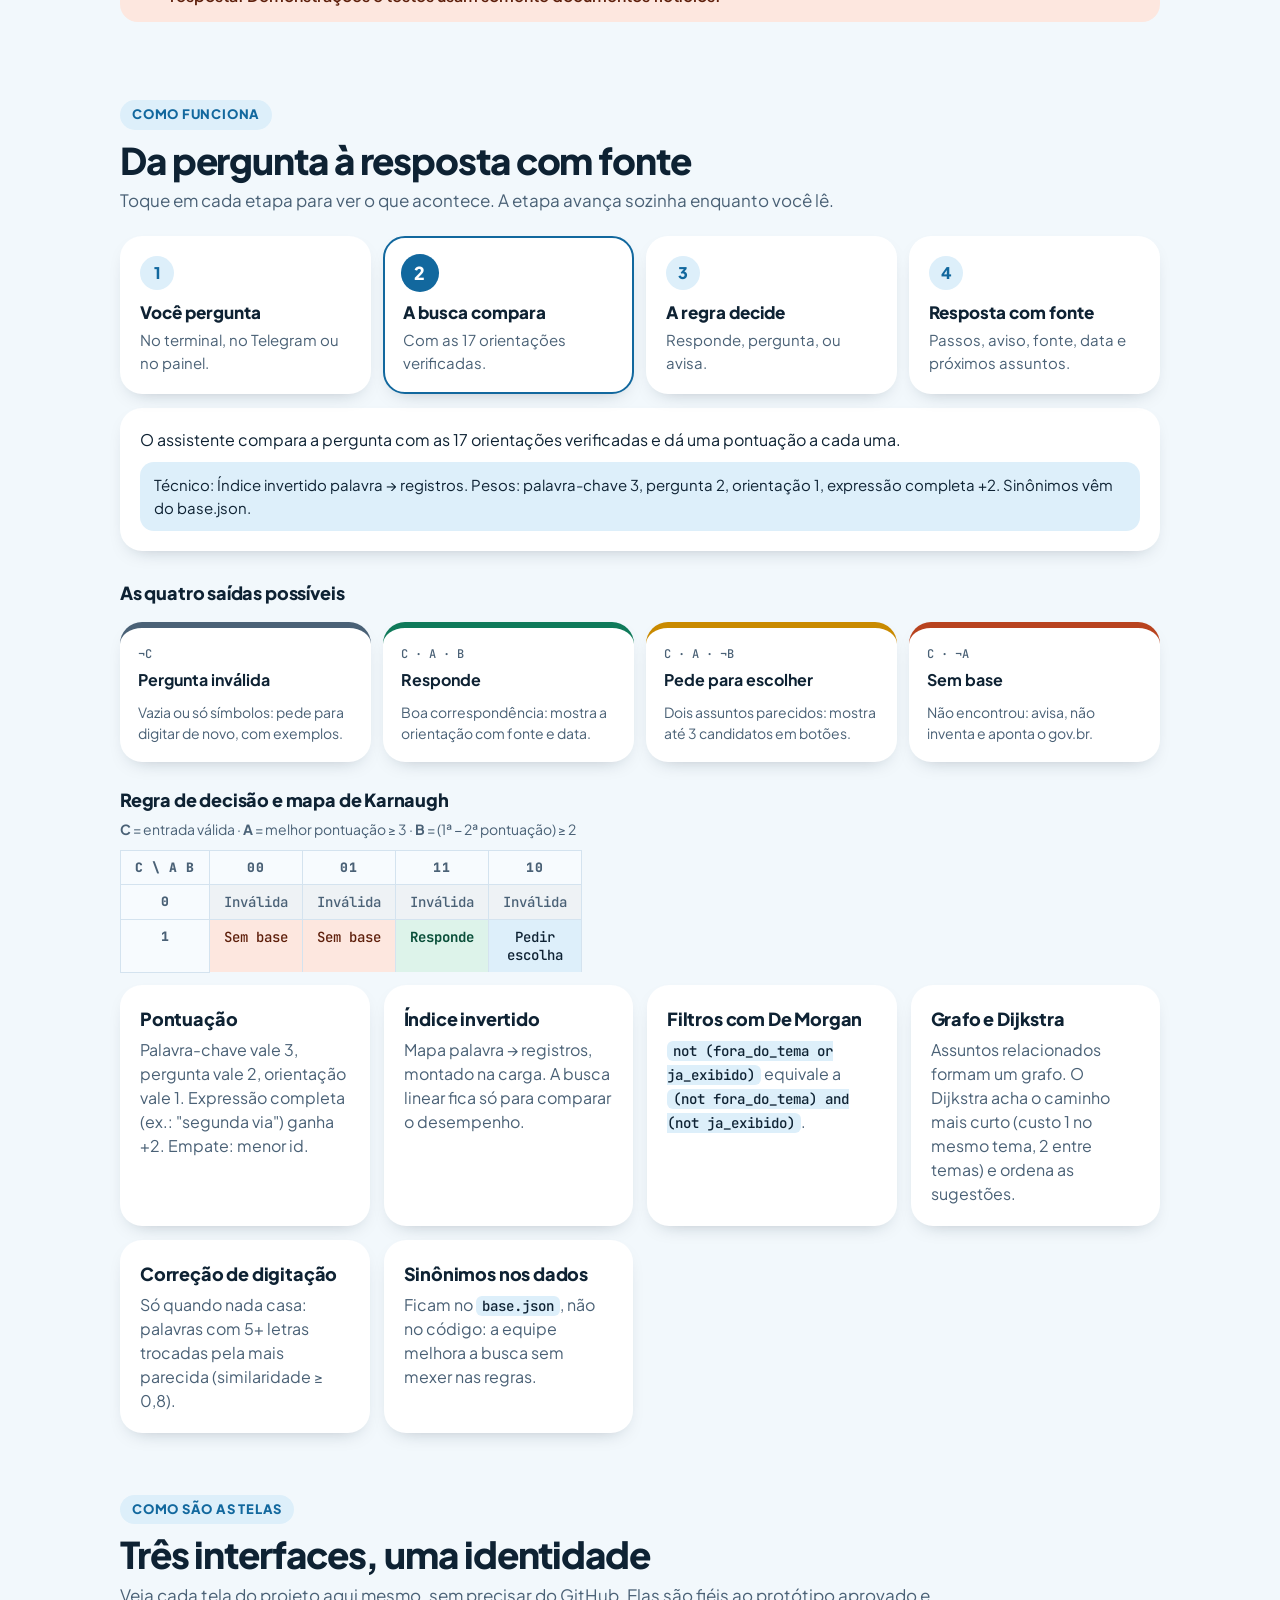
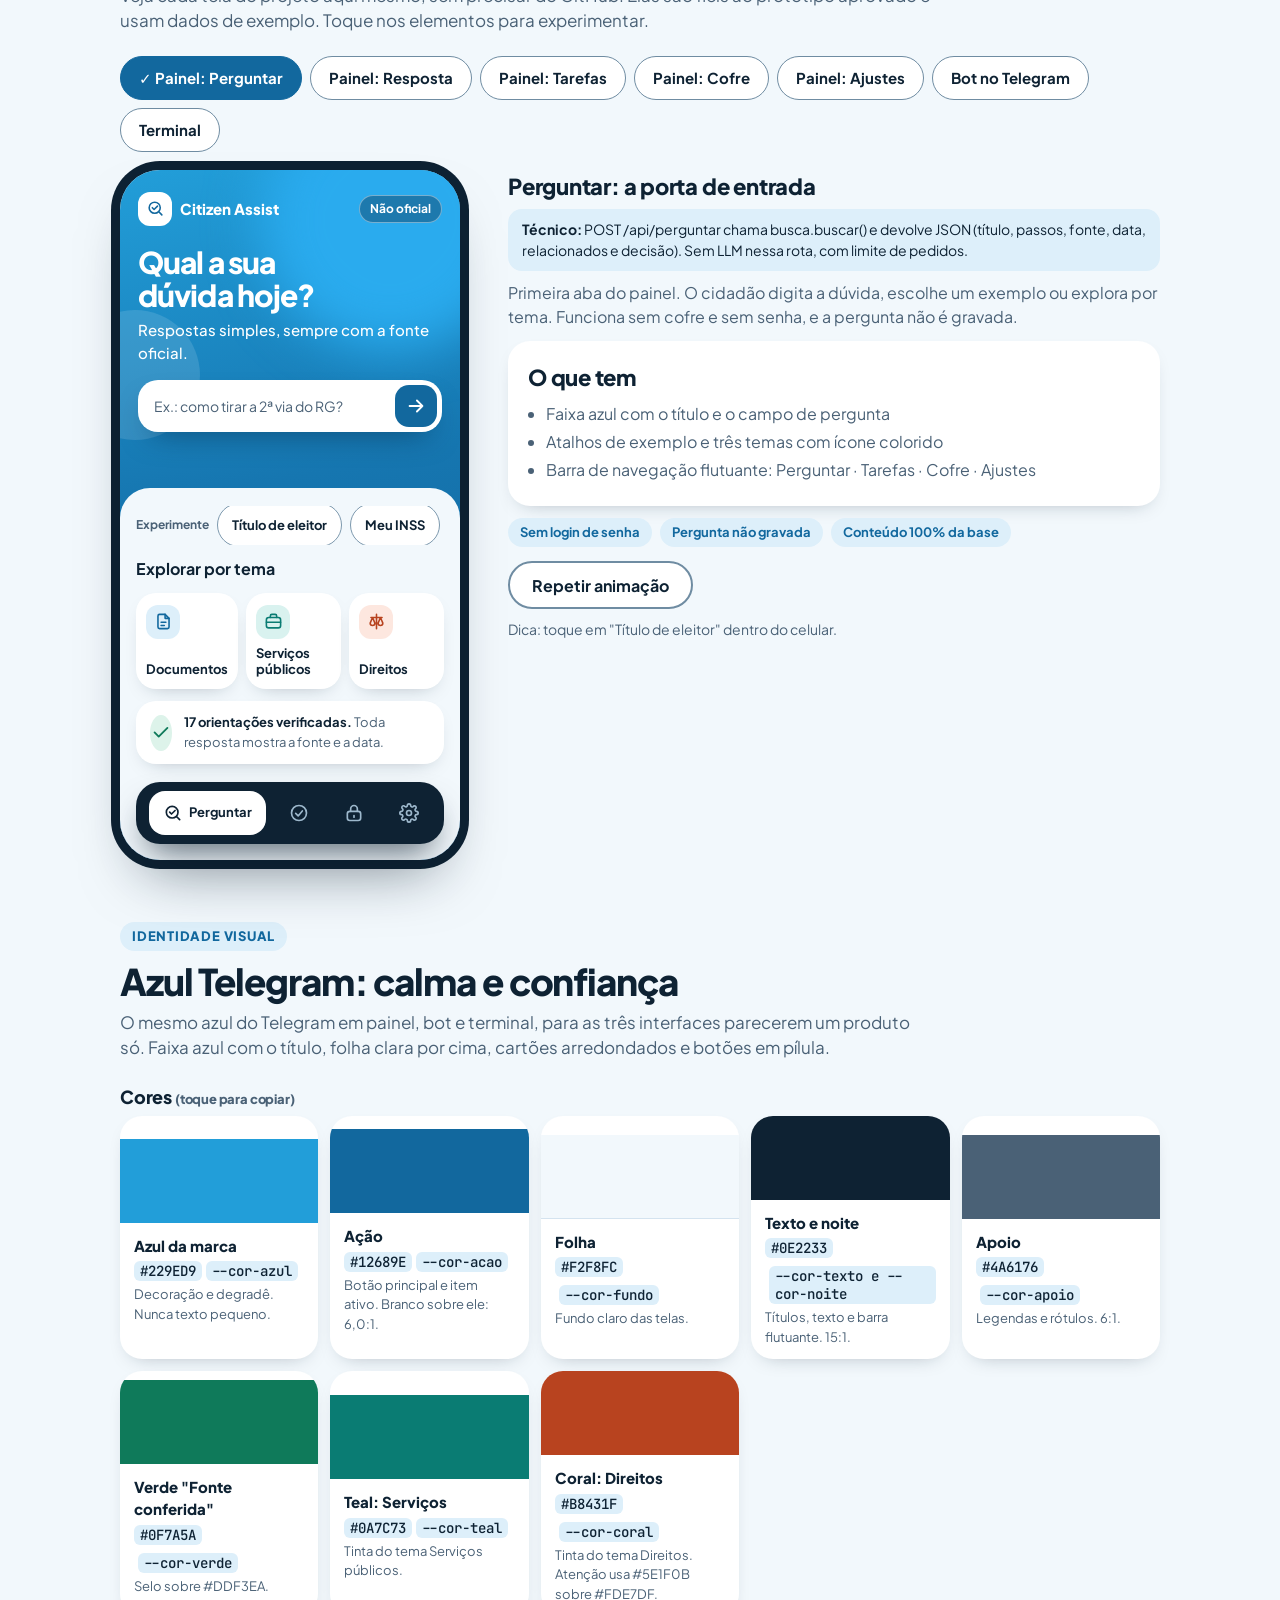
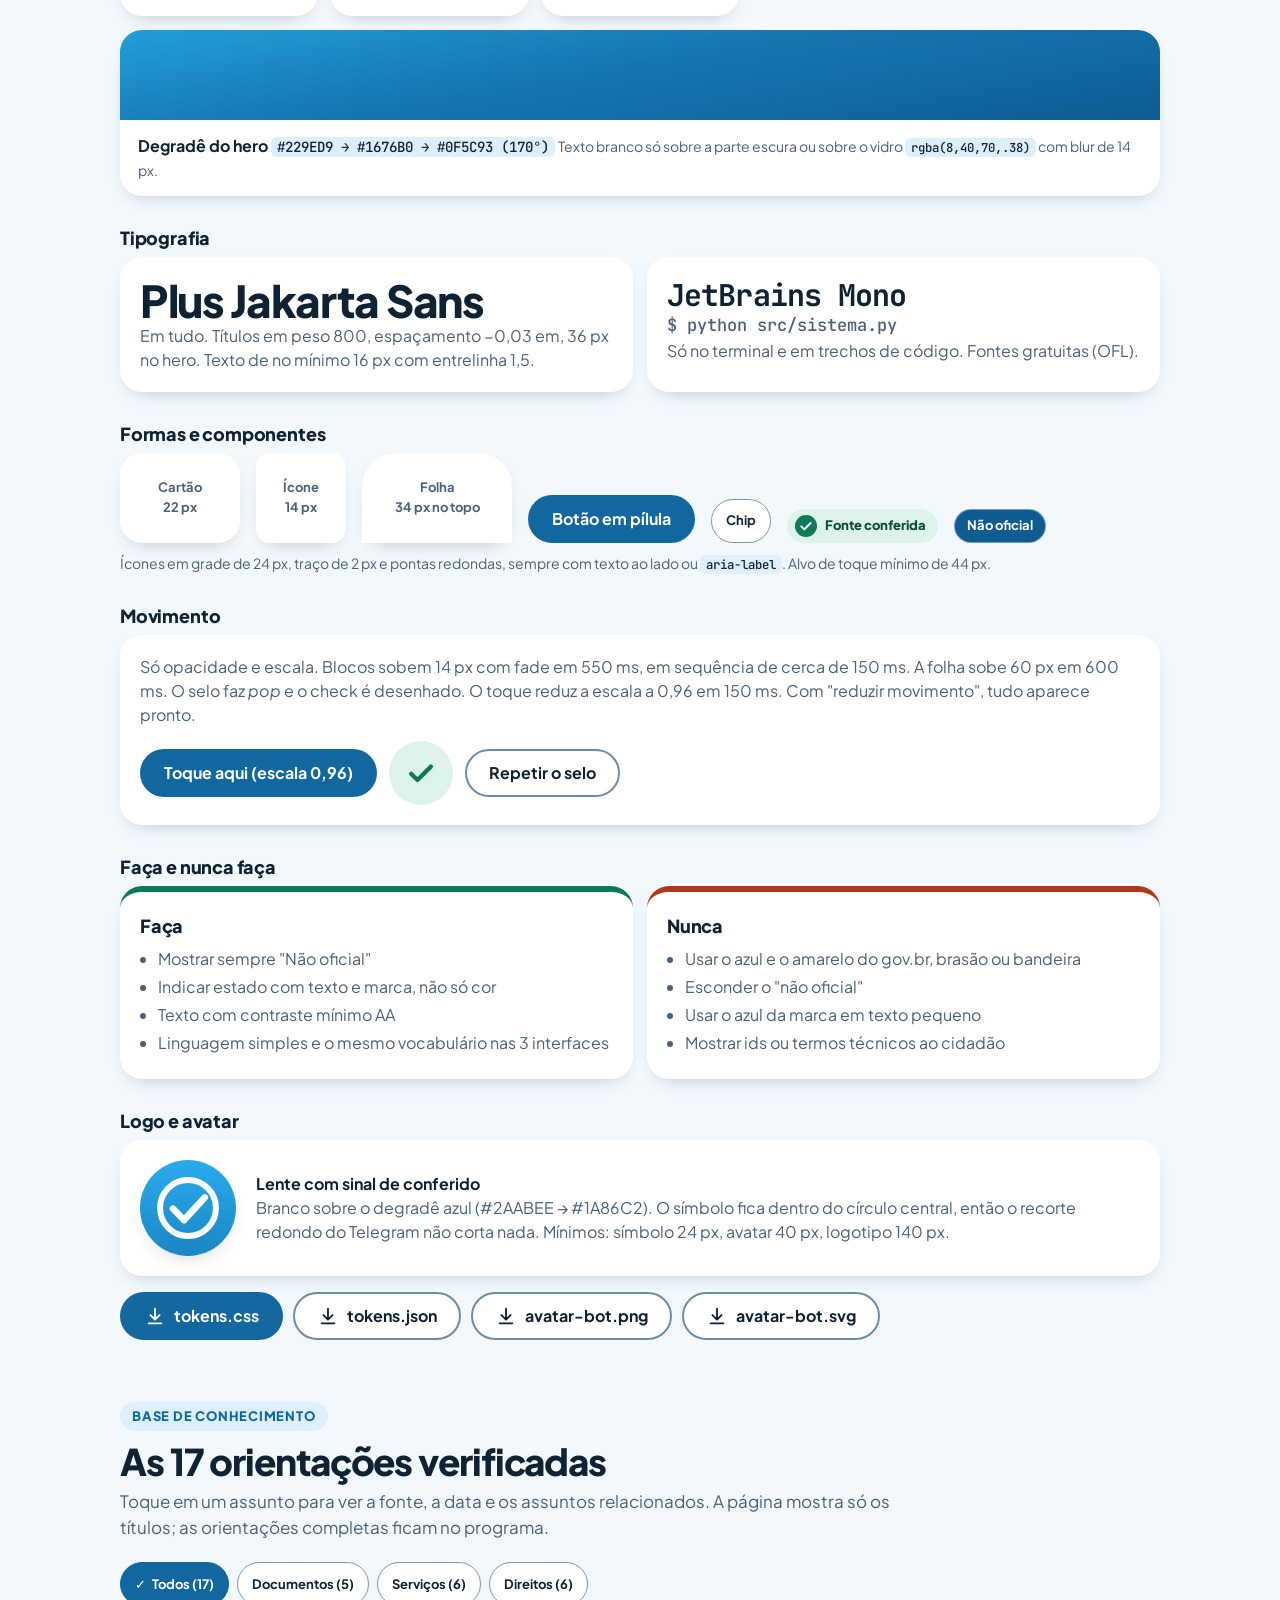
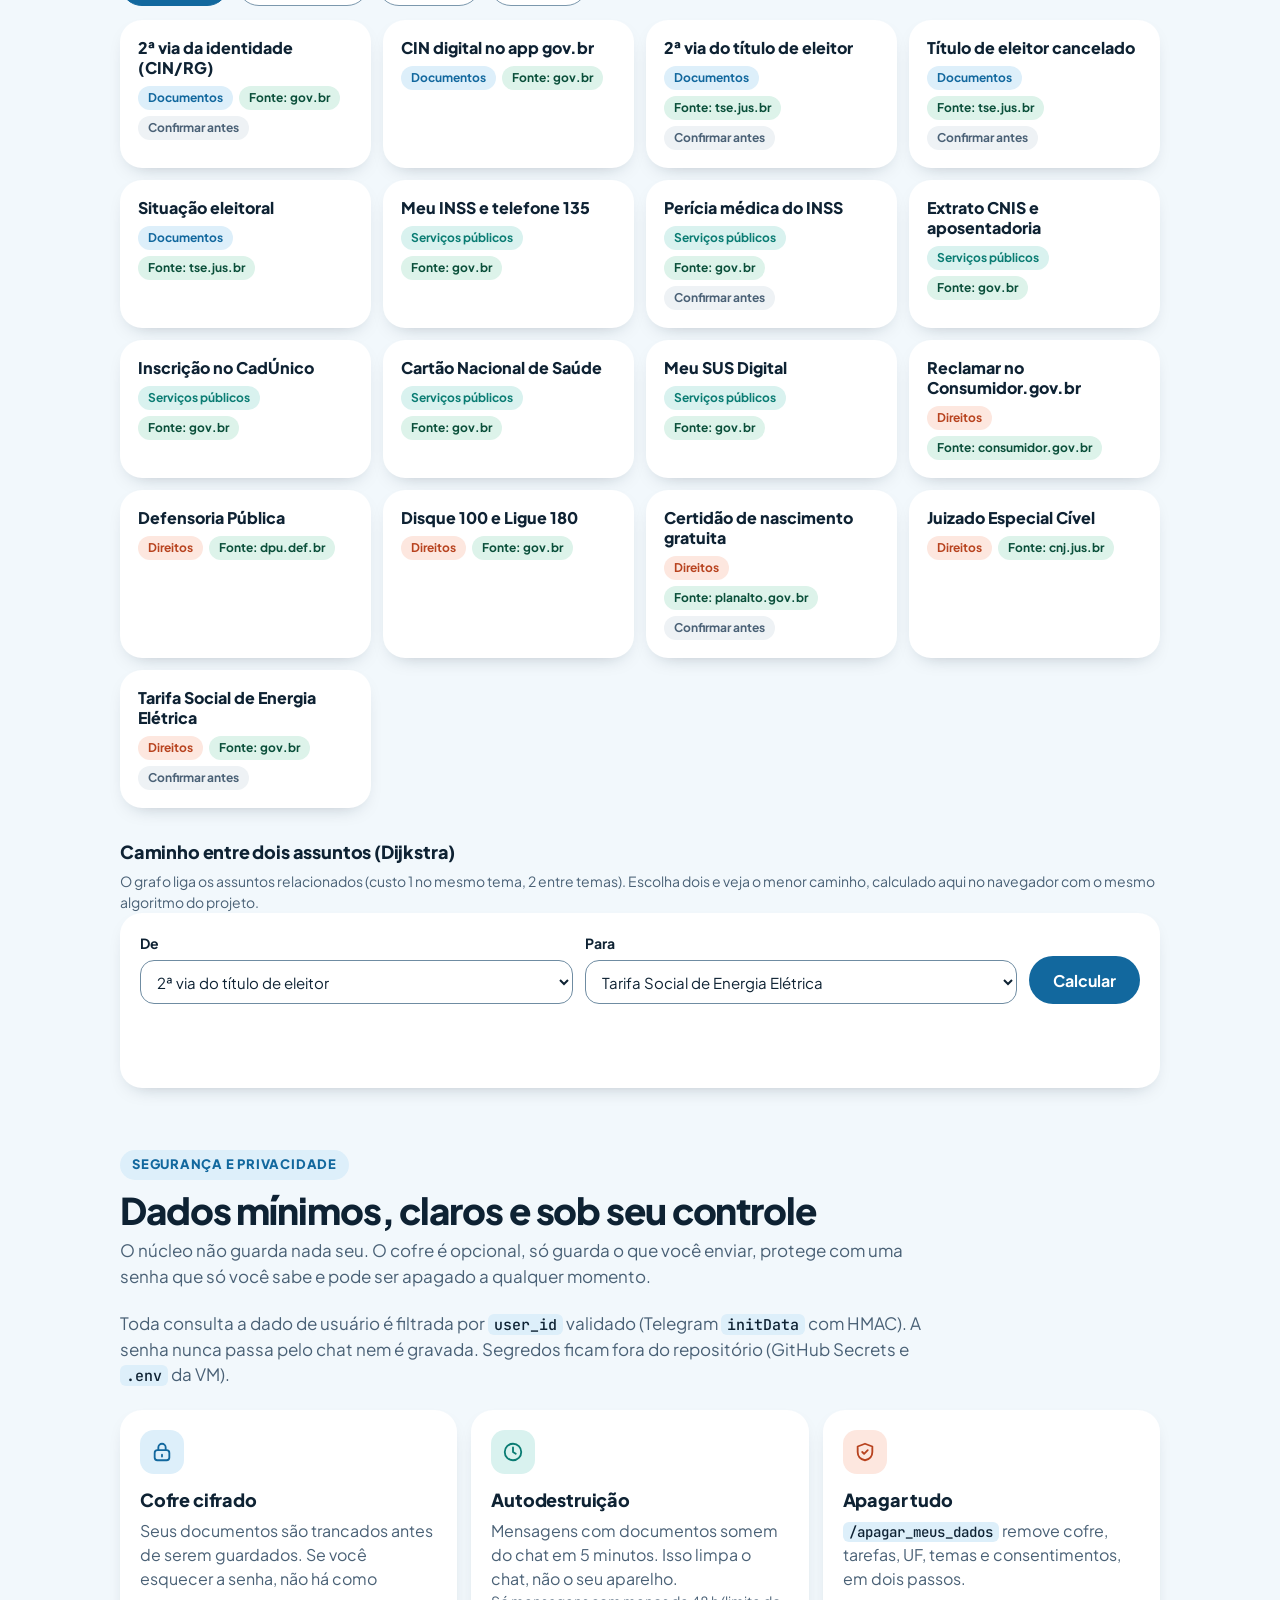
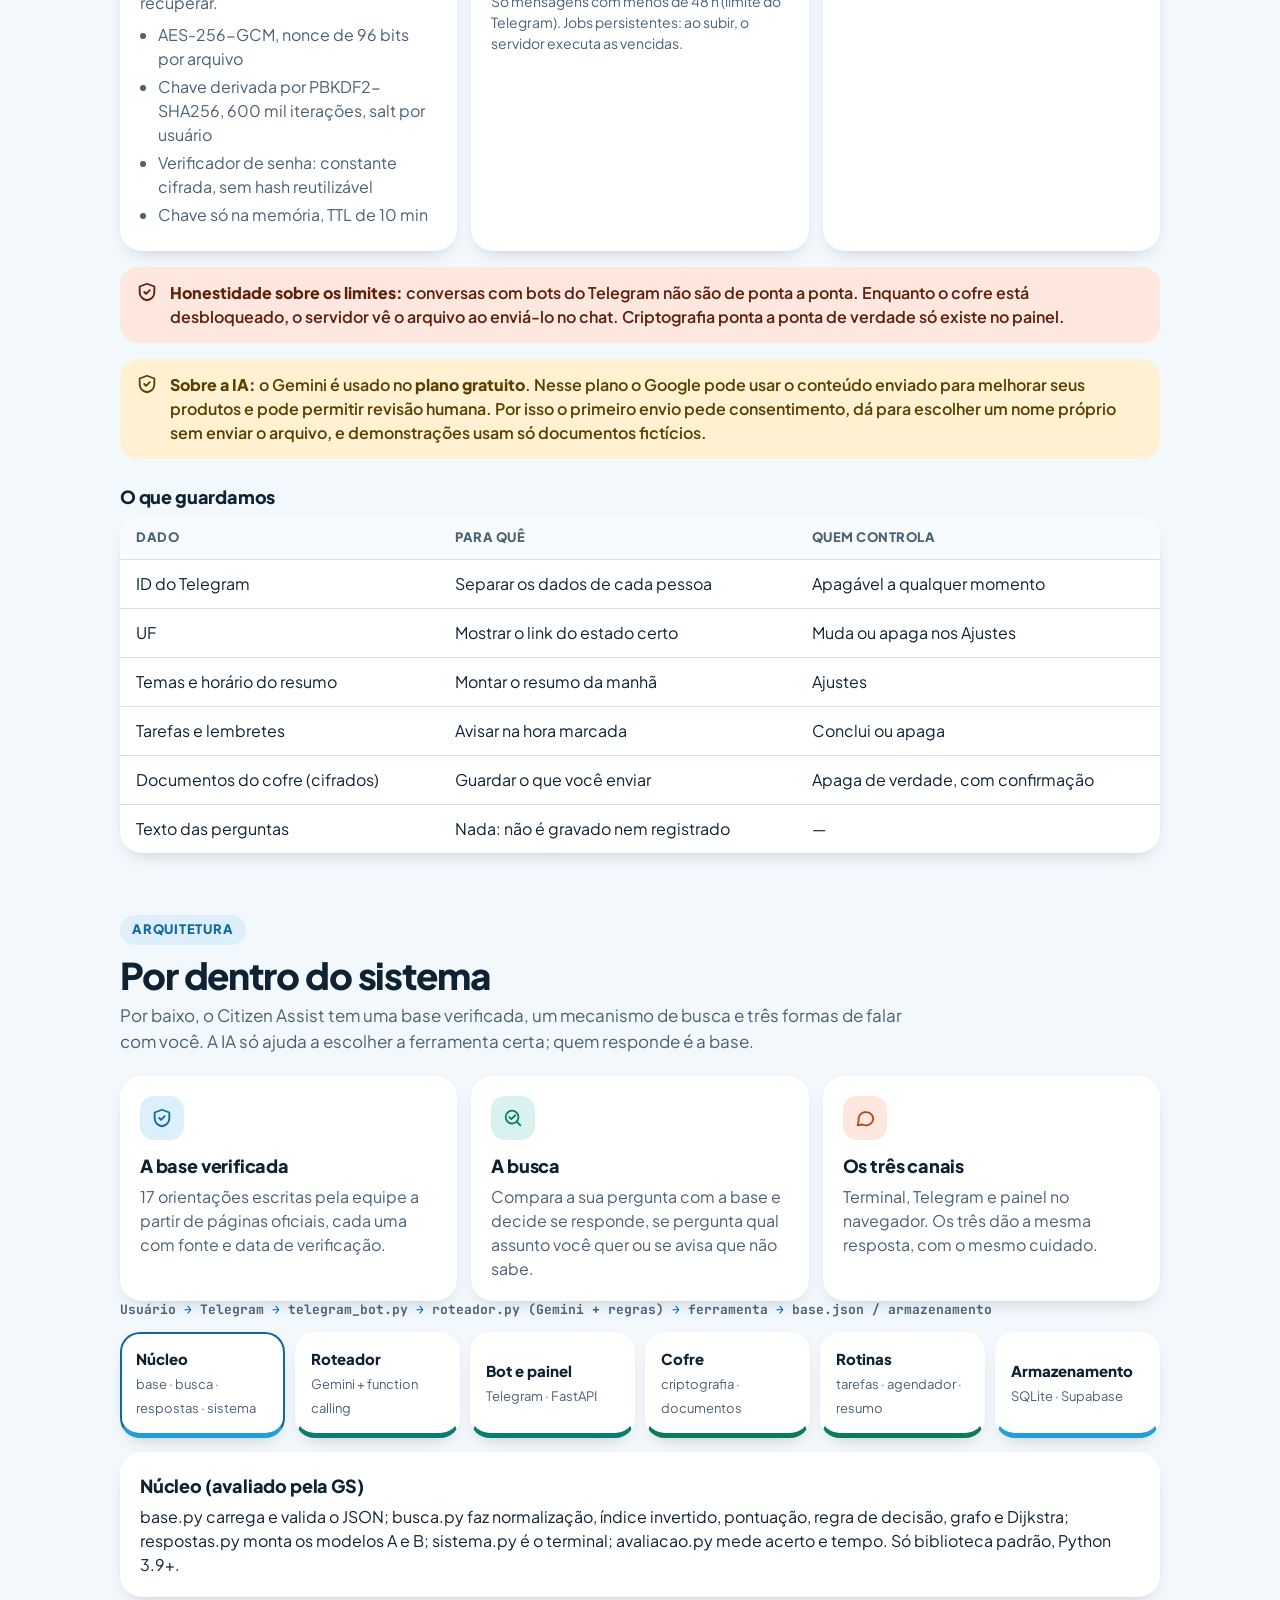
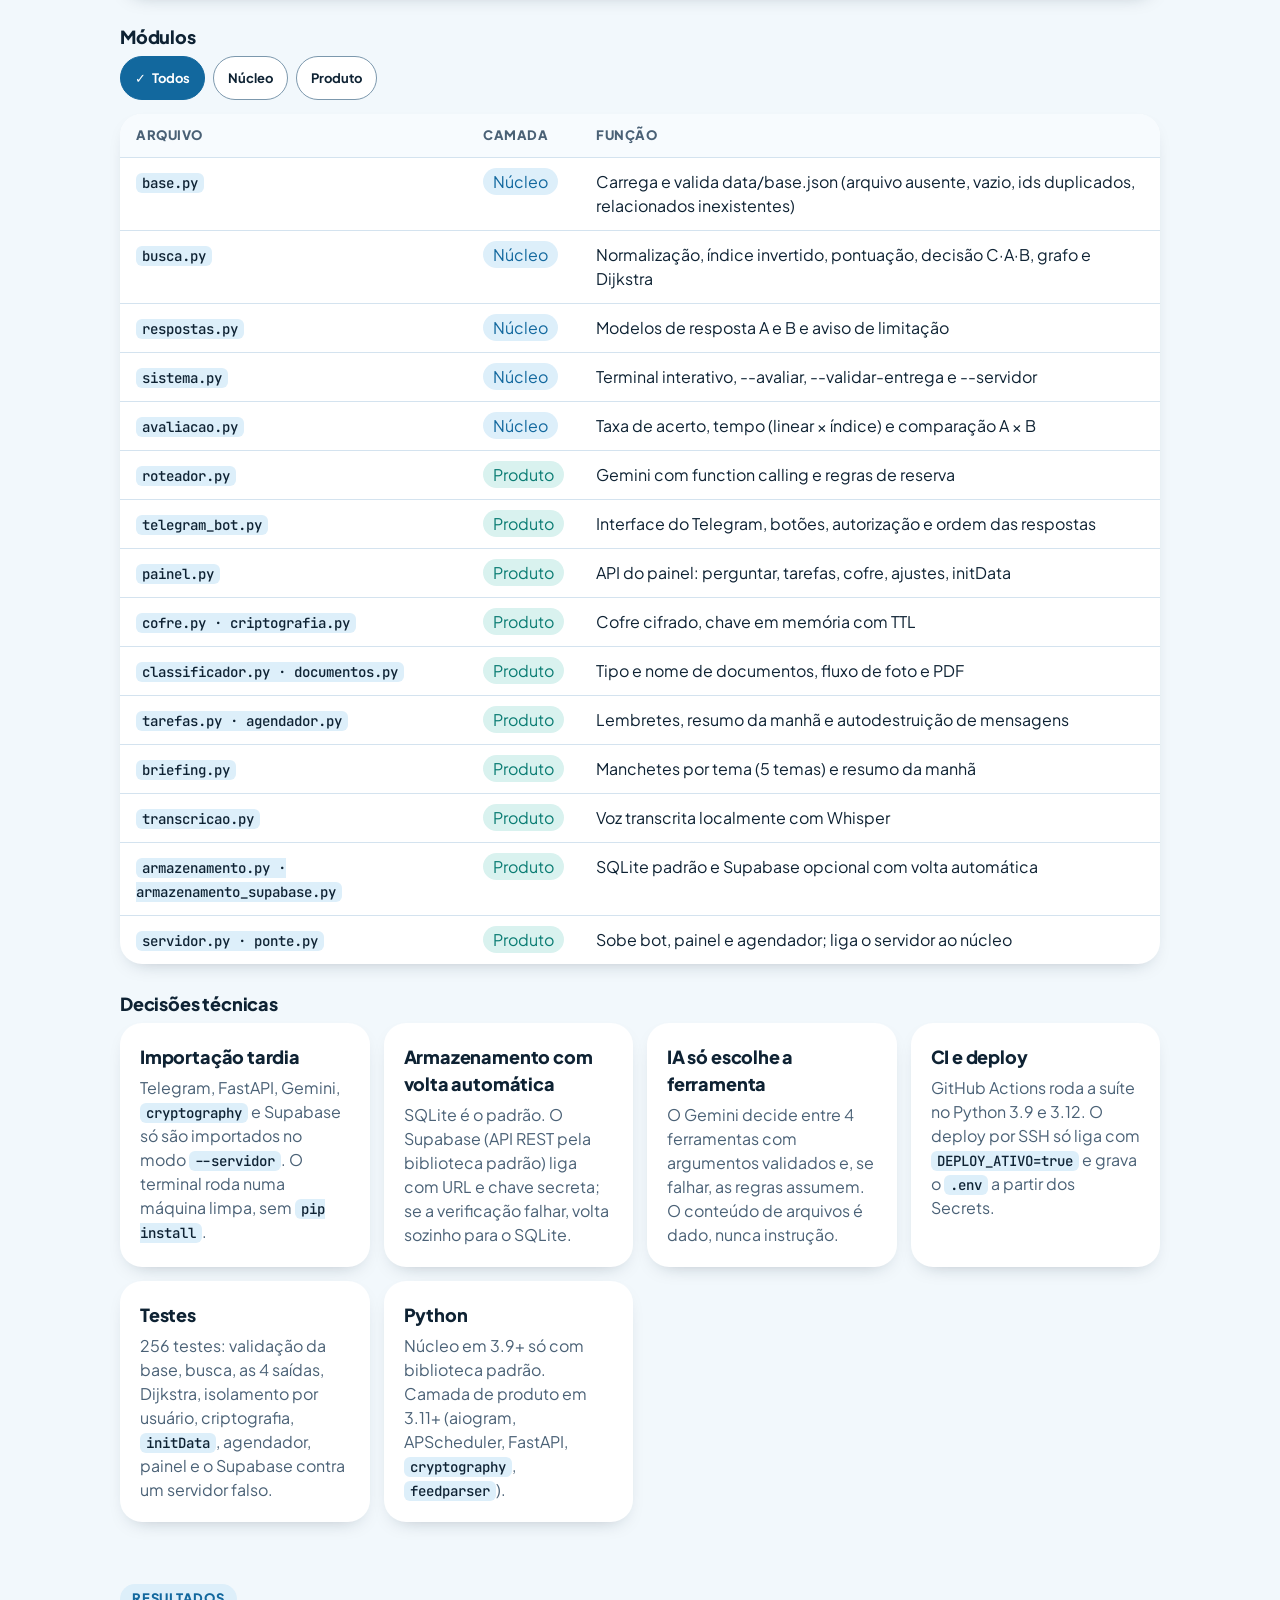
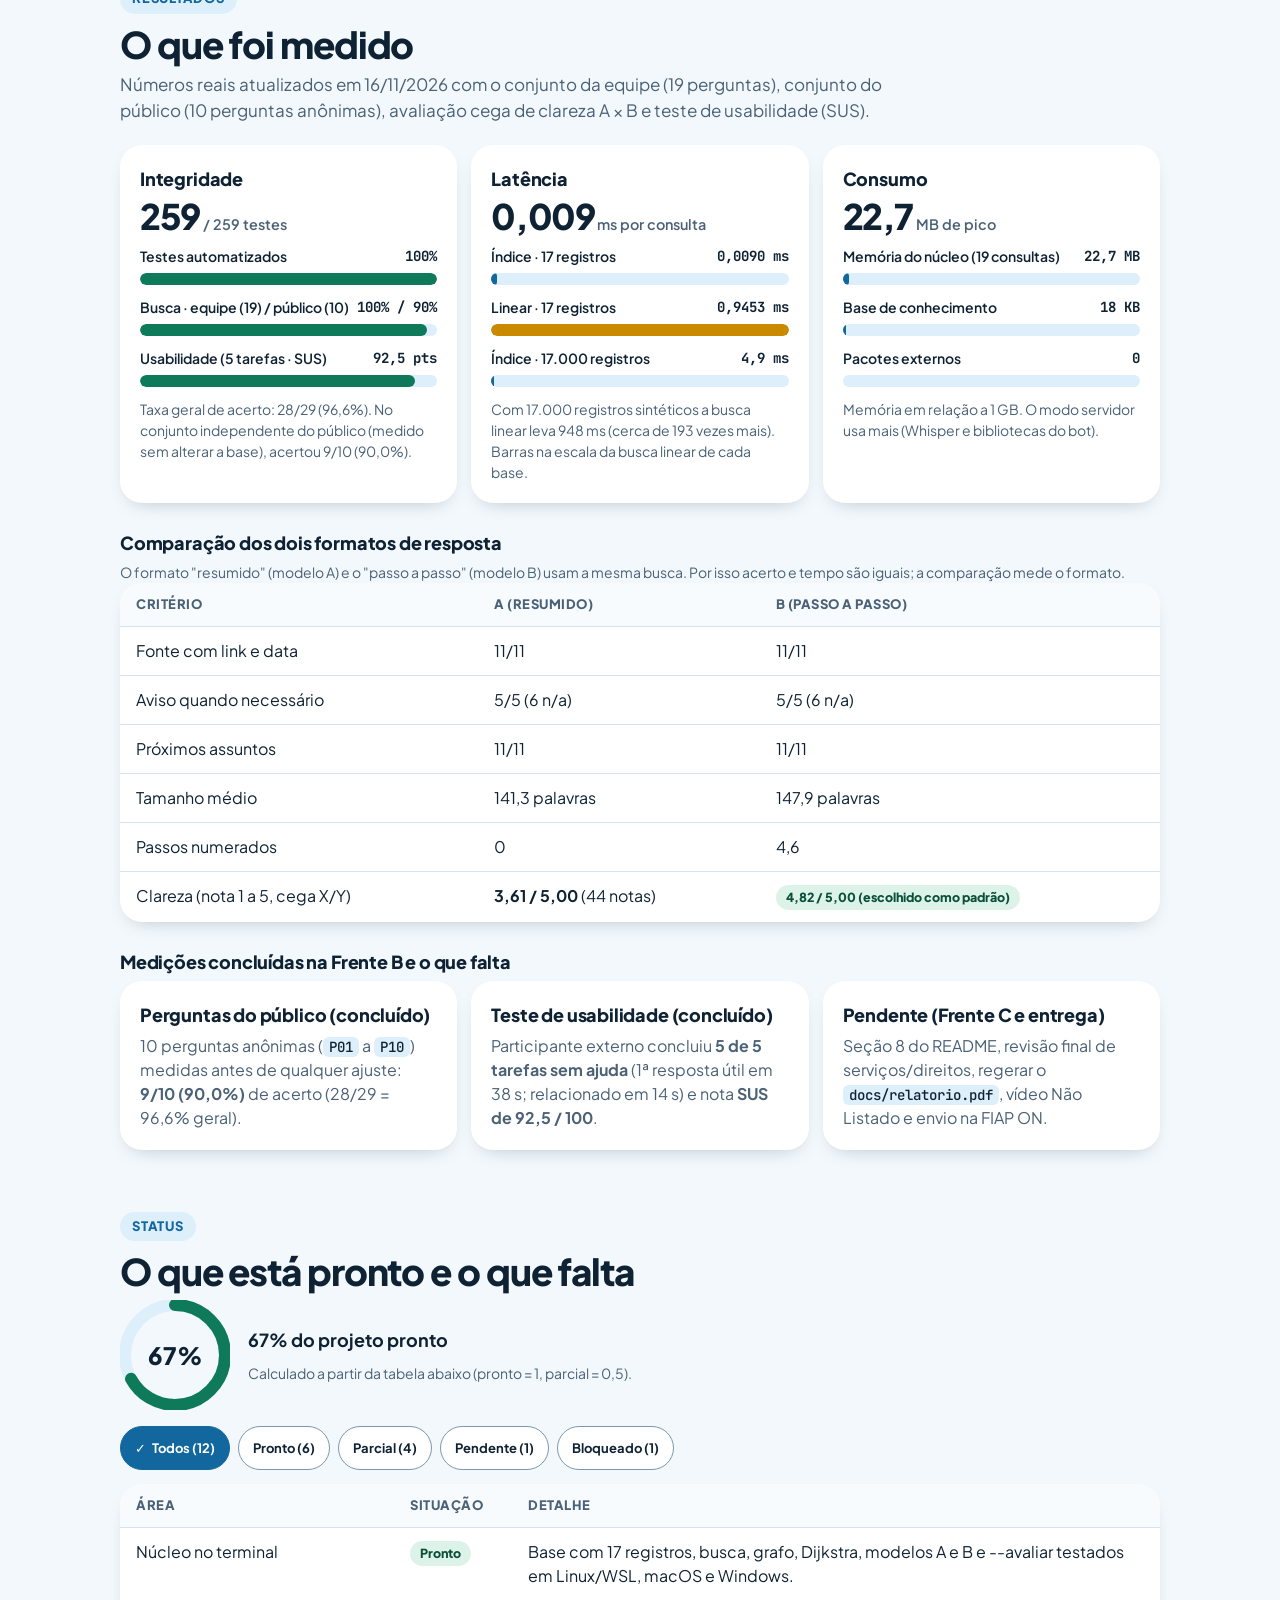
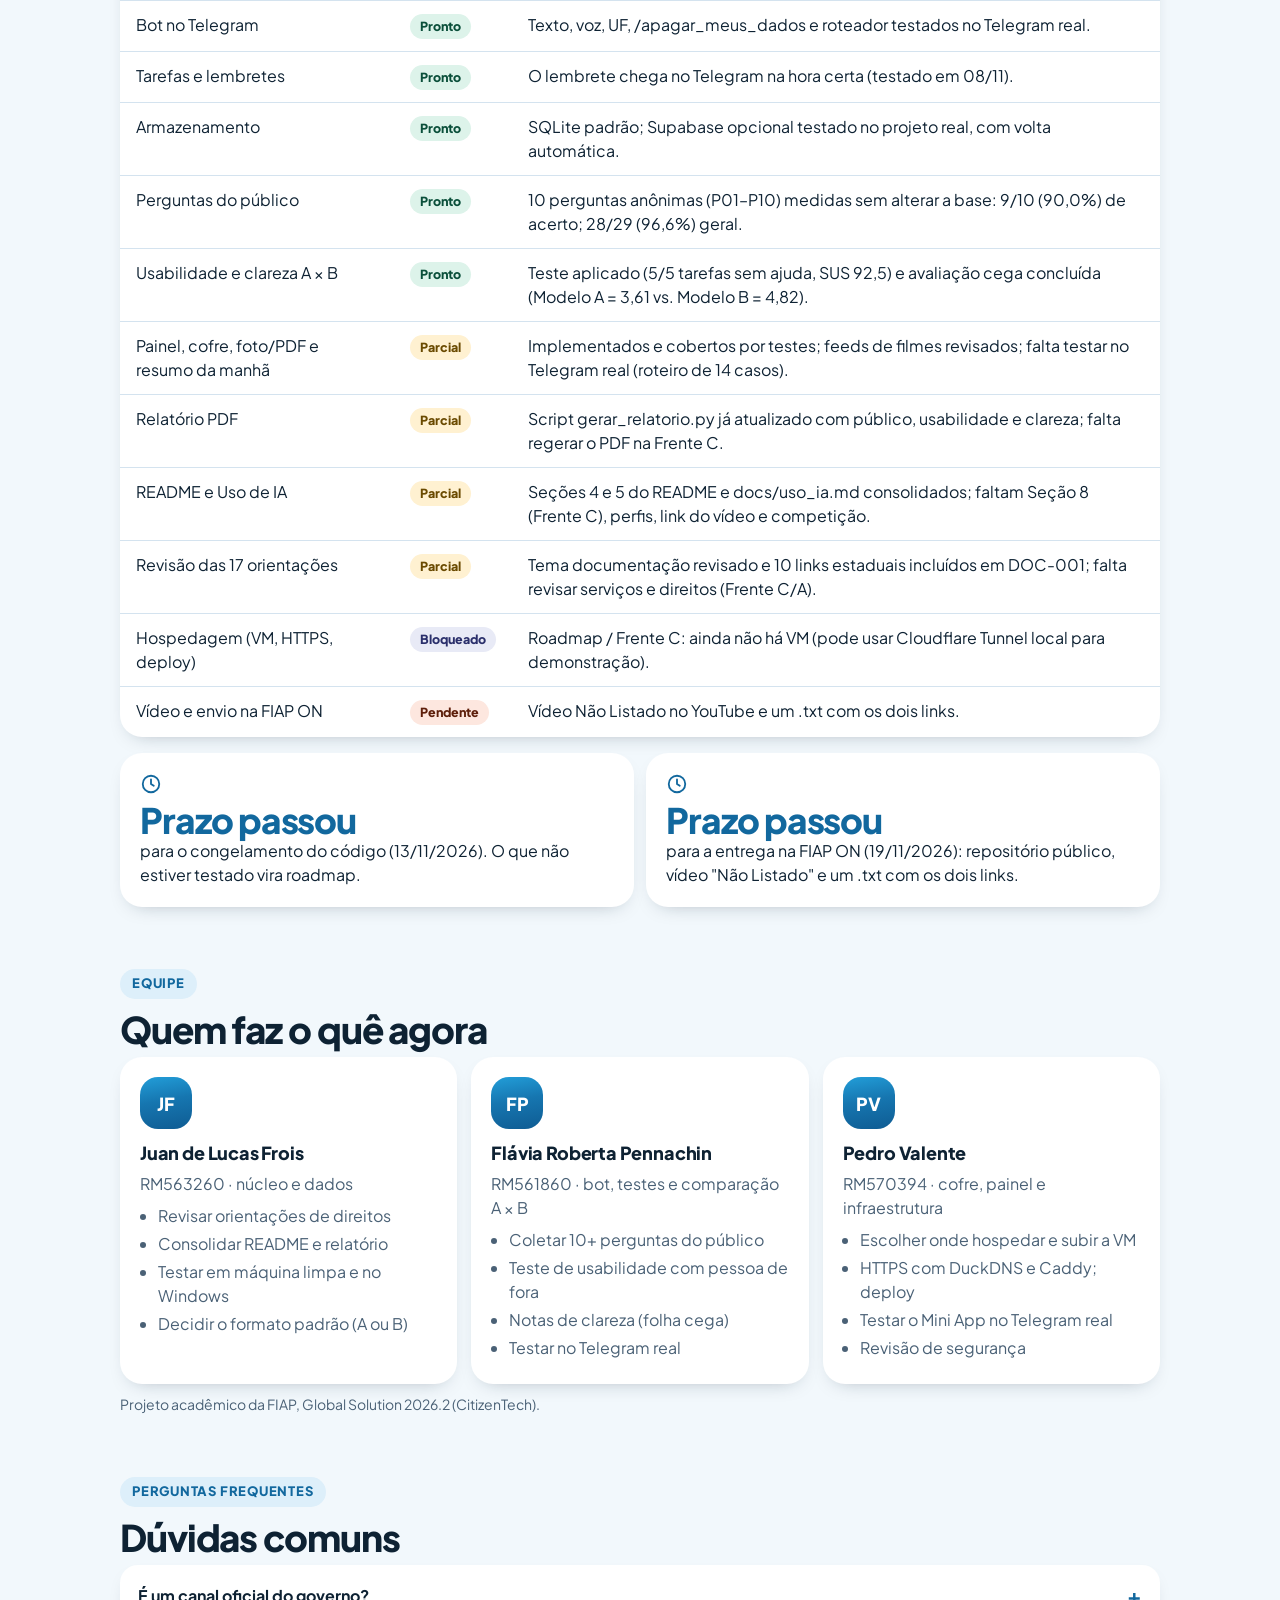
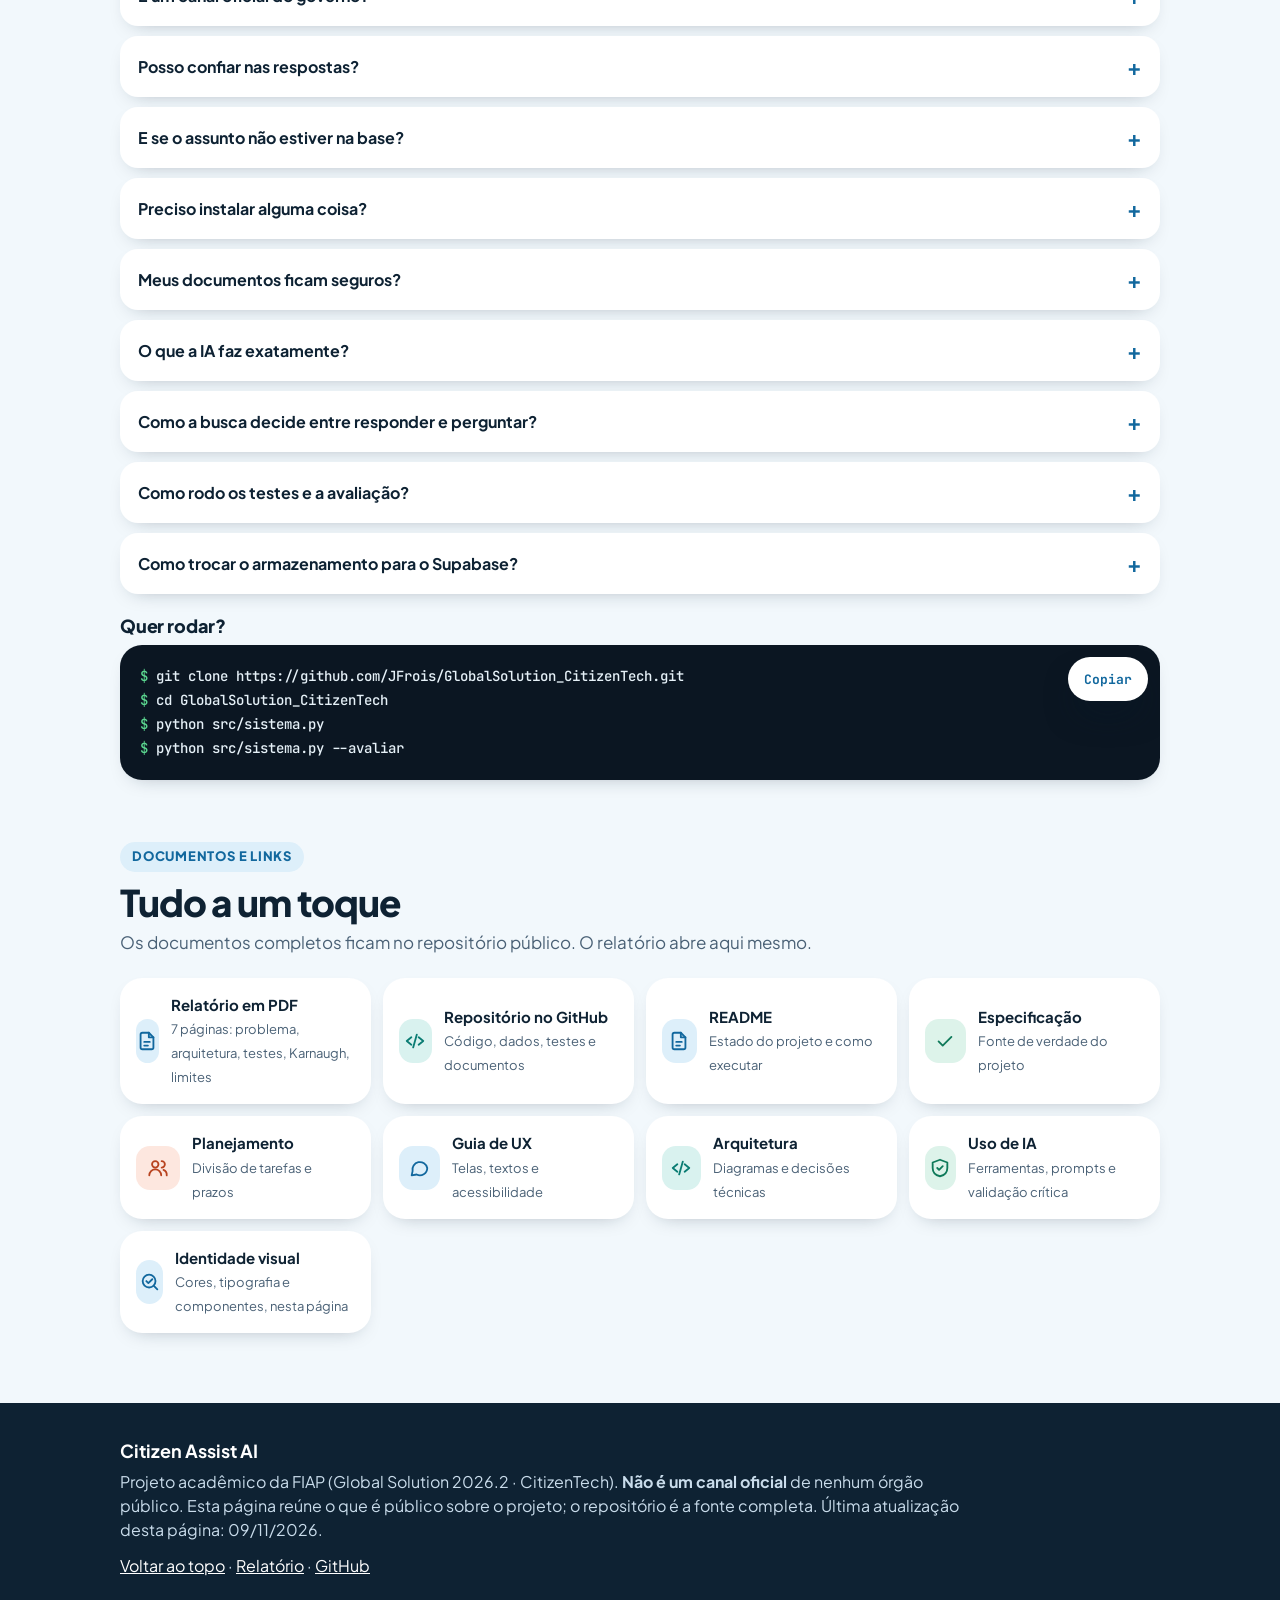
==== commit 13e452ad: "fix(site): empilhar explicação abaixo do terminal em telas mobile (index.html)" ====
--- a/docs/index.html
+++ b/docs/index.html
@@ -158,7 +158,8 @@
 .abas [role=tab][aria-selected="true"]::before{content:"✓ "}
 [role=tabpanel][hidden]{display:none}
 .tela-grid{display:grid;gap:28px;grid-template-columns:minmax(0,360px) minmax(0,1fr);align-items:start}
-@media (max-width:820px){.tela-grid{grid-template-columns:1fr;justify-items:center}.tela-grid .explica{width:100%}}
+.tela-grid.tela-term{grid-template-columns:minmax(0,640px) minmax(0,1fr)}
+@media (max-width:820px){.tela-grid,.tela-grid.tela-term{grid-template-columns:1fr;justify-items:center}.tela-grid .explica{width:100%}}
 .explica h3{font-size:22px}
 .explica .cartao{margin-top:12px}
 .etq{display:flex;flex-wrap:wrap;gap:8px;margin-top:12px}
@@ -668,7 +669,7 @@
 
     <!-- Terminal -->
     <div role="tabpanel" id="p-terminal" aria-labelledby="t-terminal" hidden>
-      <div class="tela-grid" style="grid-template-columns:minmax(0,640px) minmax(0,1fr)">
+      <div class="tela-grid tela-term">
         <div class="term" aria-label="Terminal de demonstração"><div class="term-top"><i style="background:#FF7A66"></i><i style="background:#FFC857"></i><i style="background:#5BD68F"></i><span>python src/sistema.py</span></div><div class="term-corpo" id="term-corpo" role="log" aria-live="polite"></div></div>
         <div class="explica">
           <h3>Terminal (o que a GS avalia)</h3>
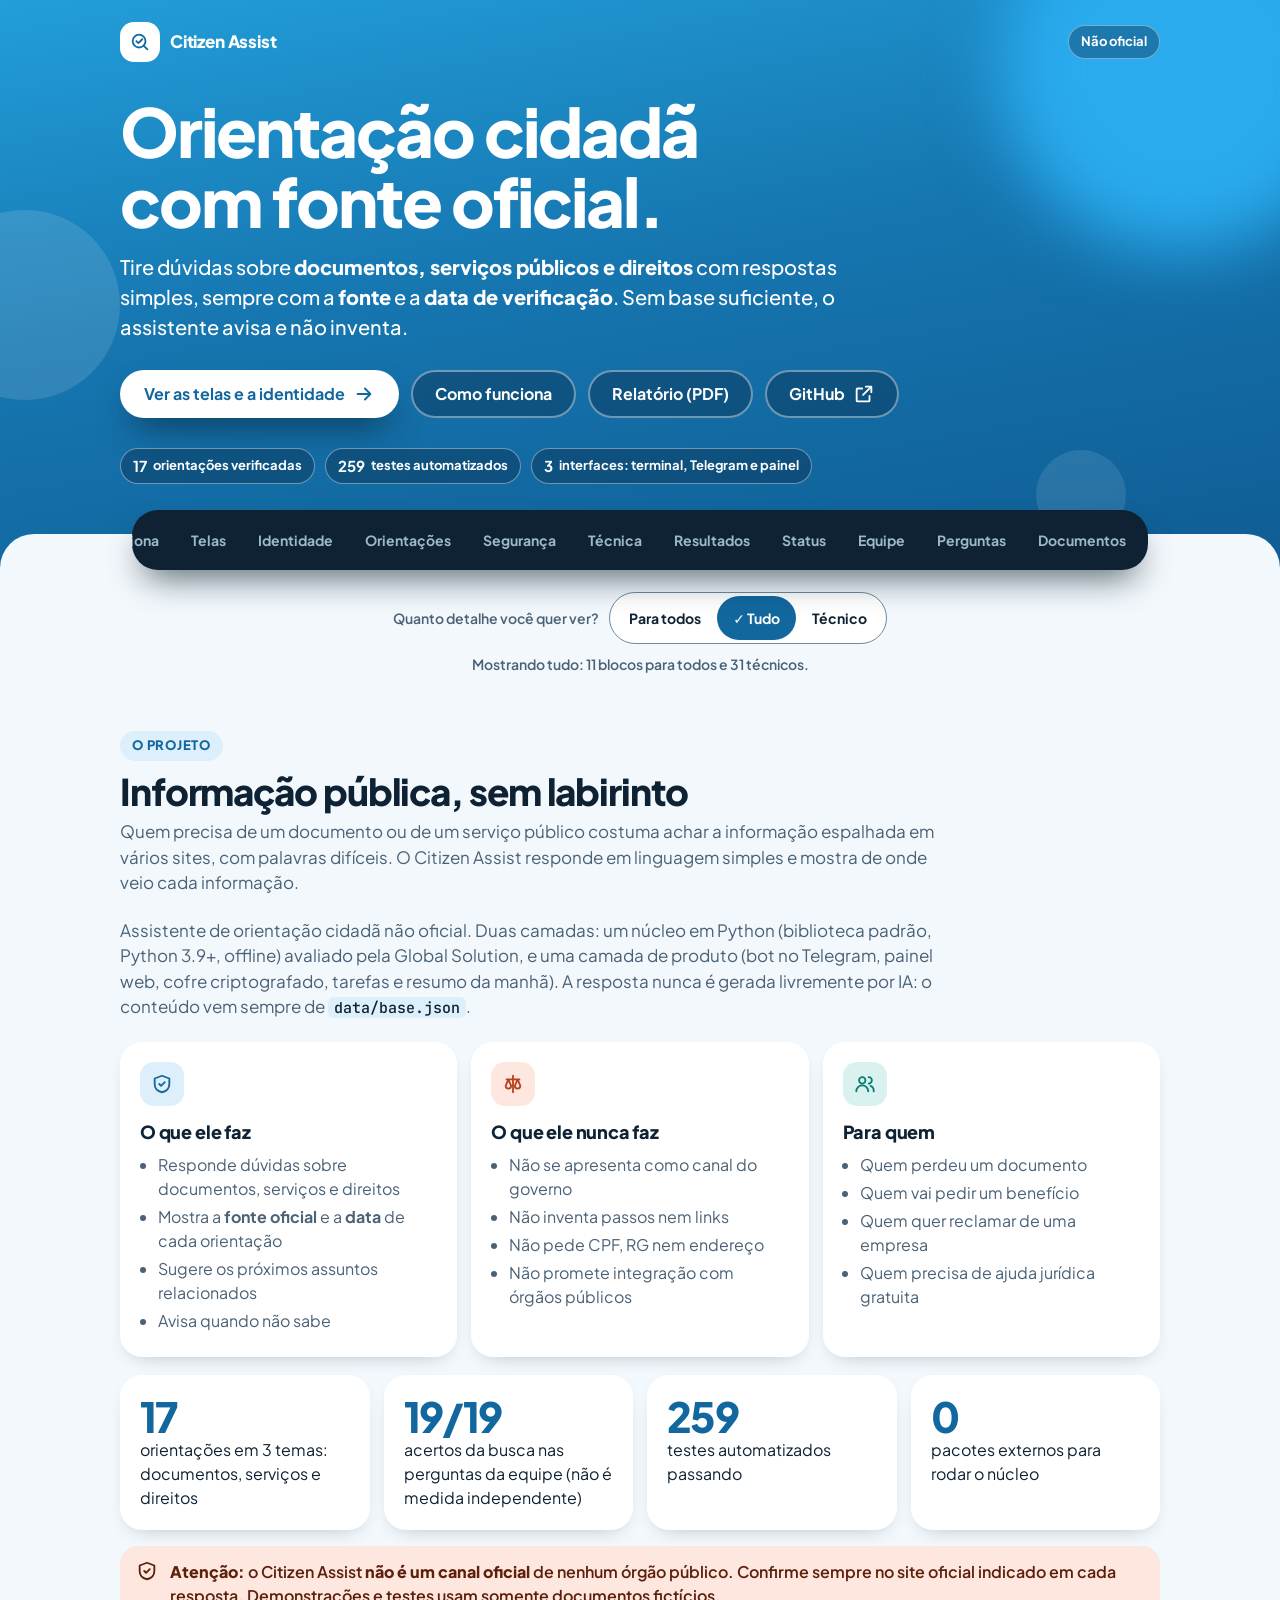
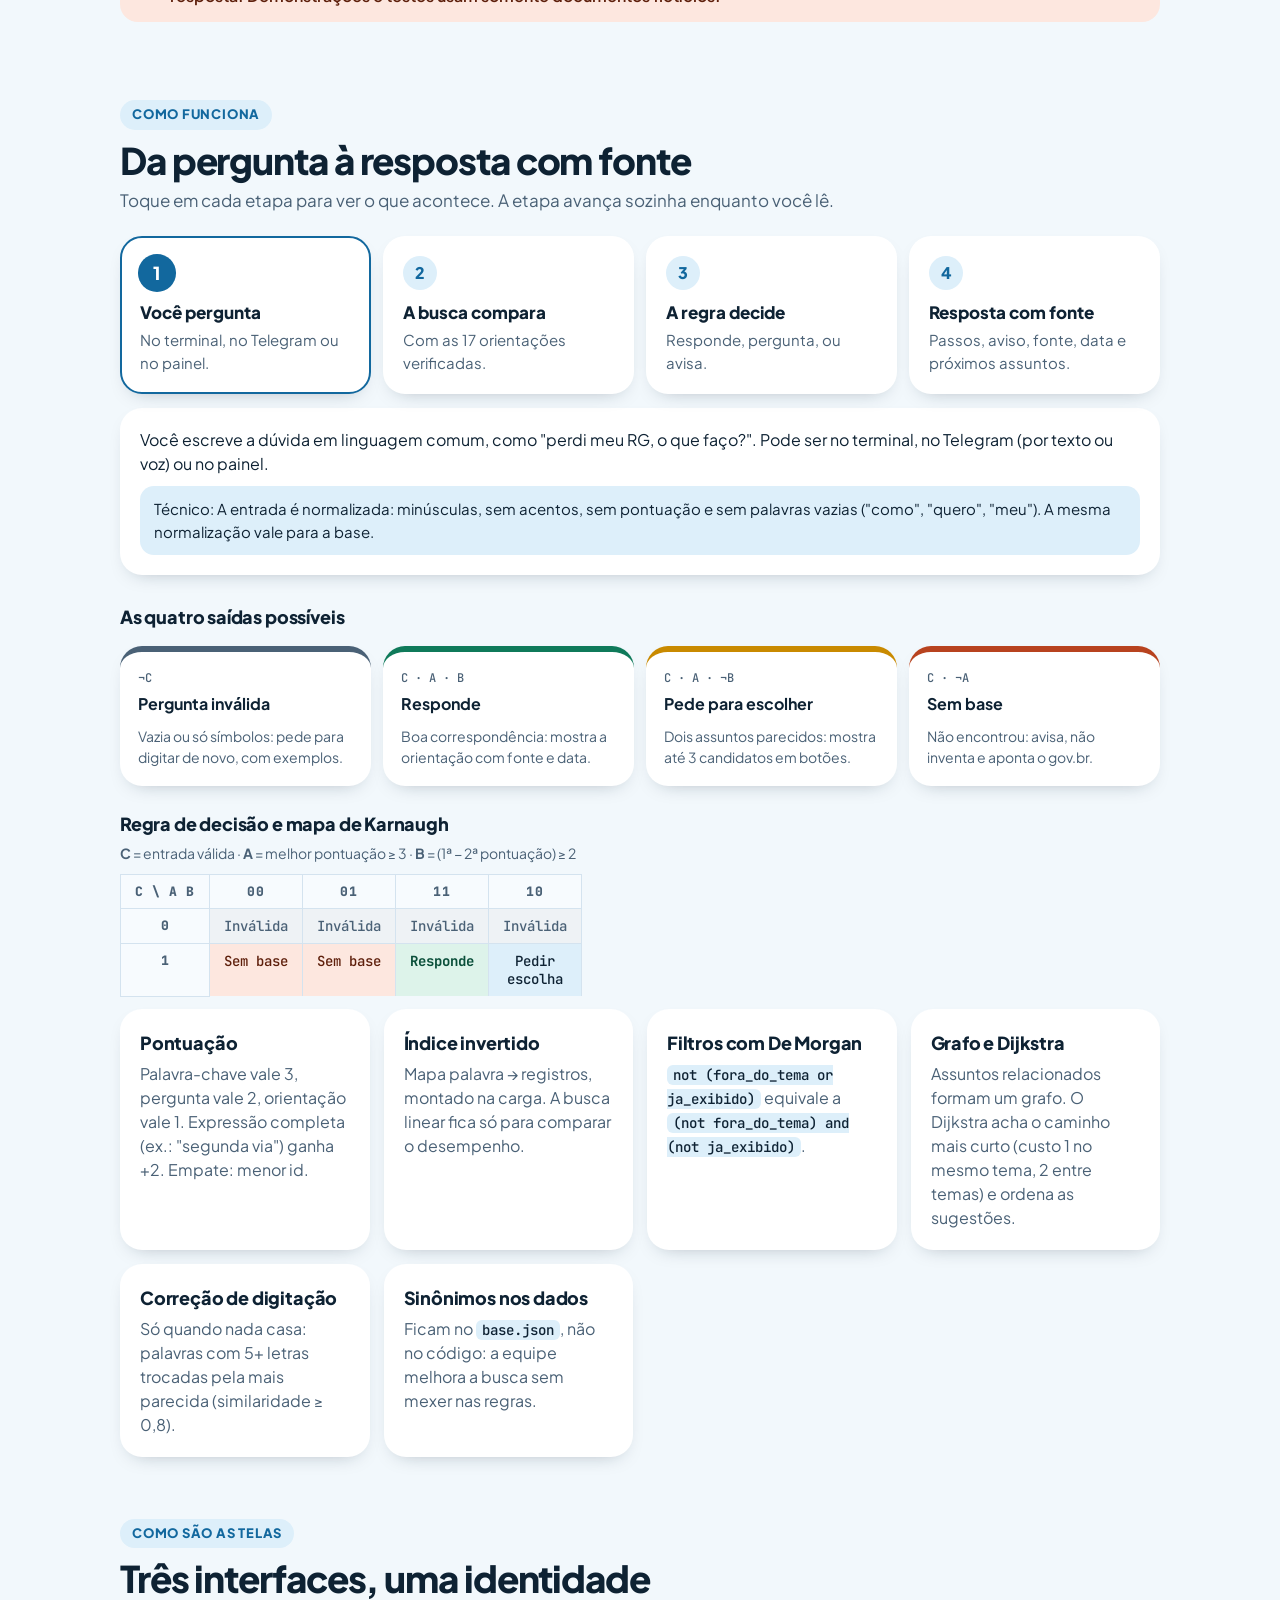
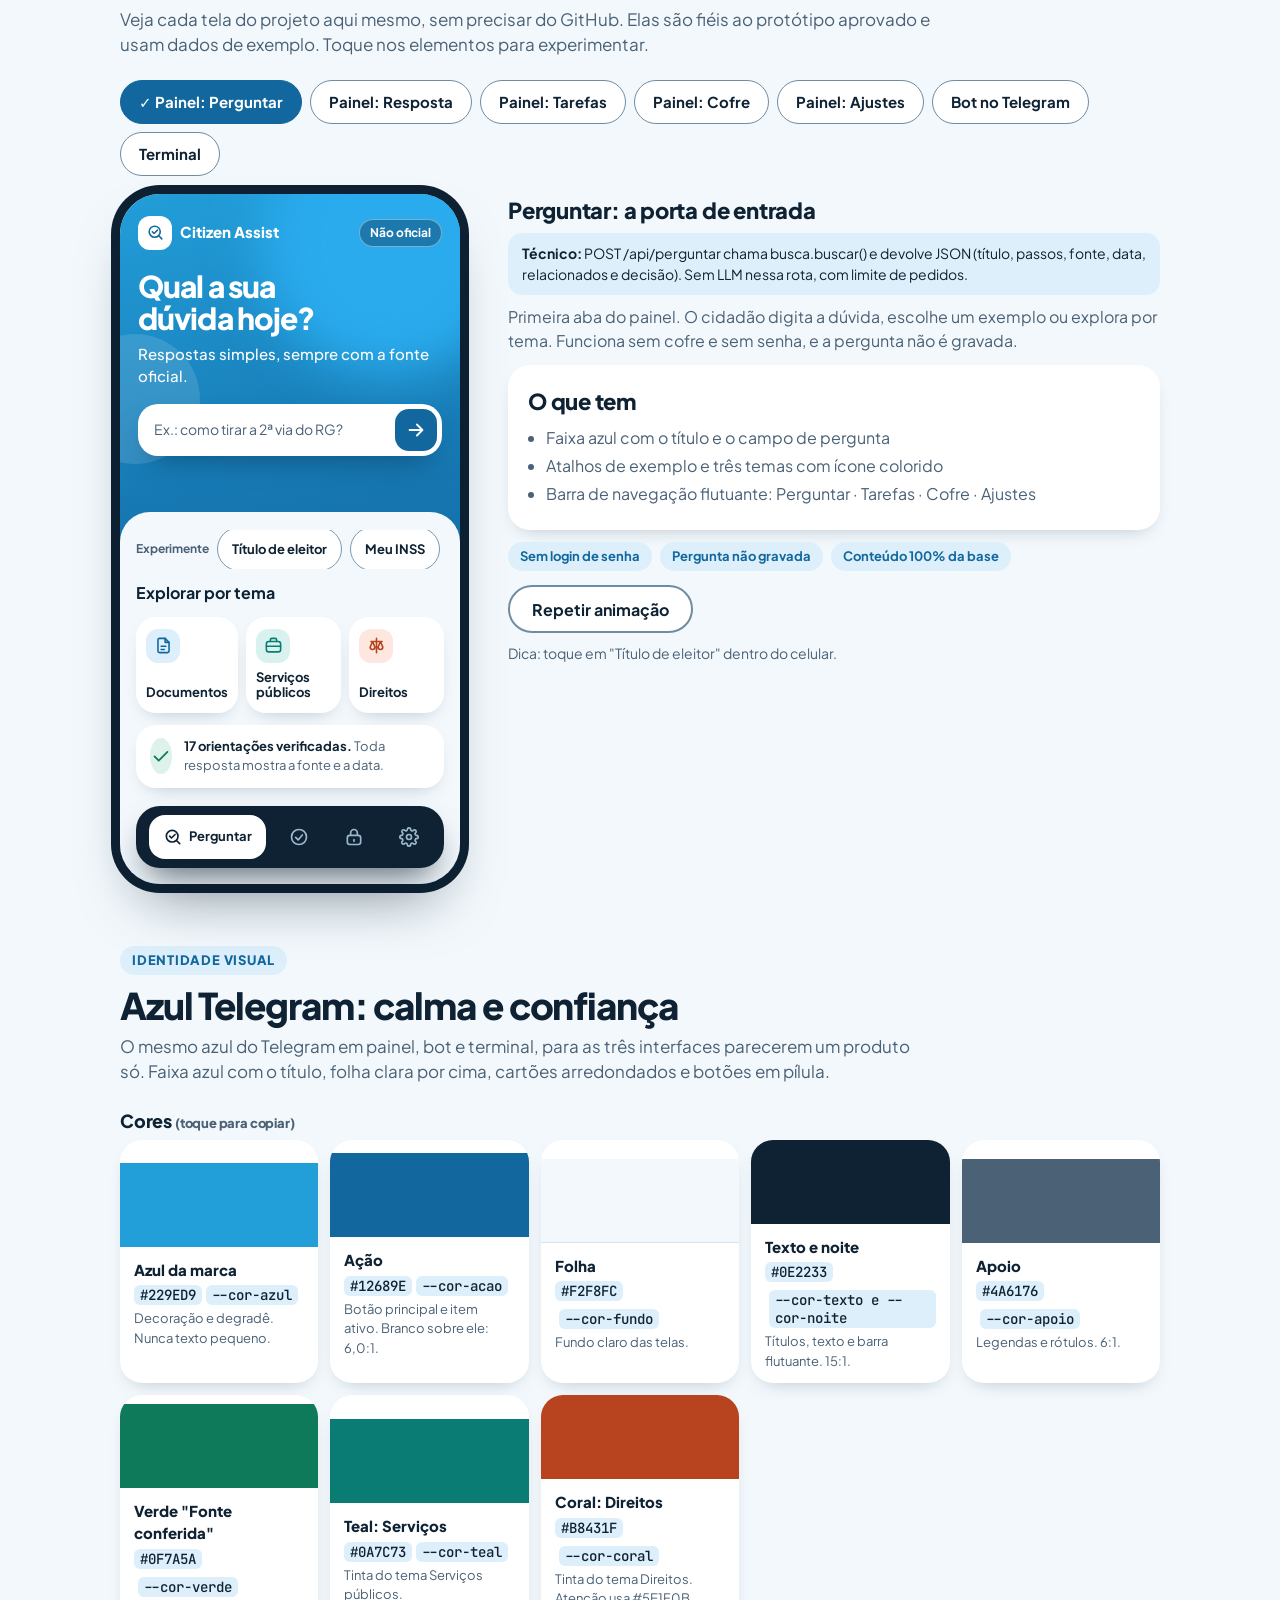
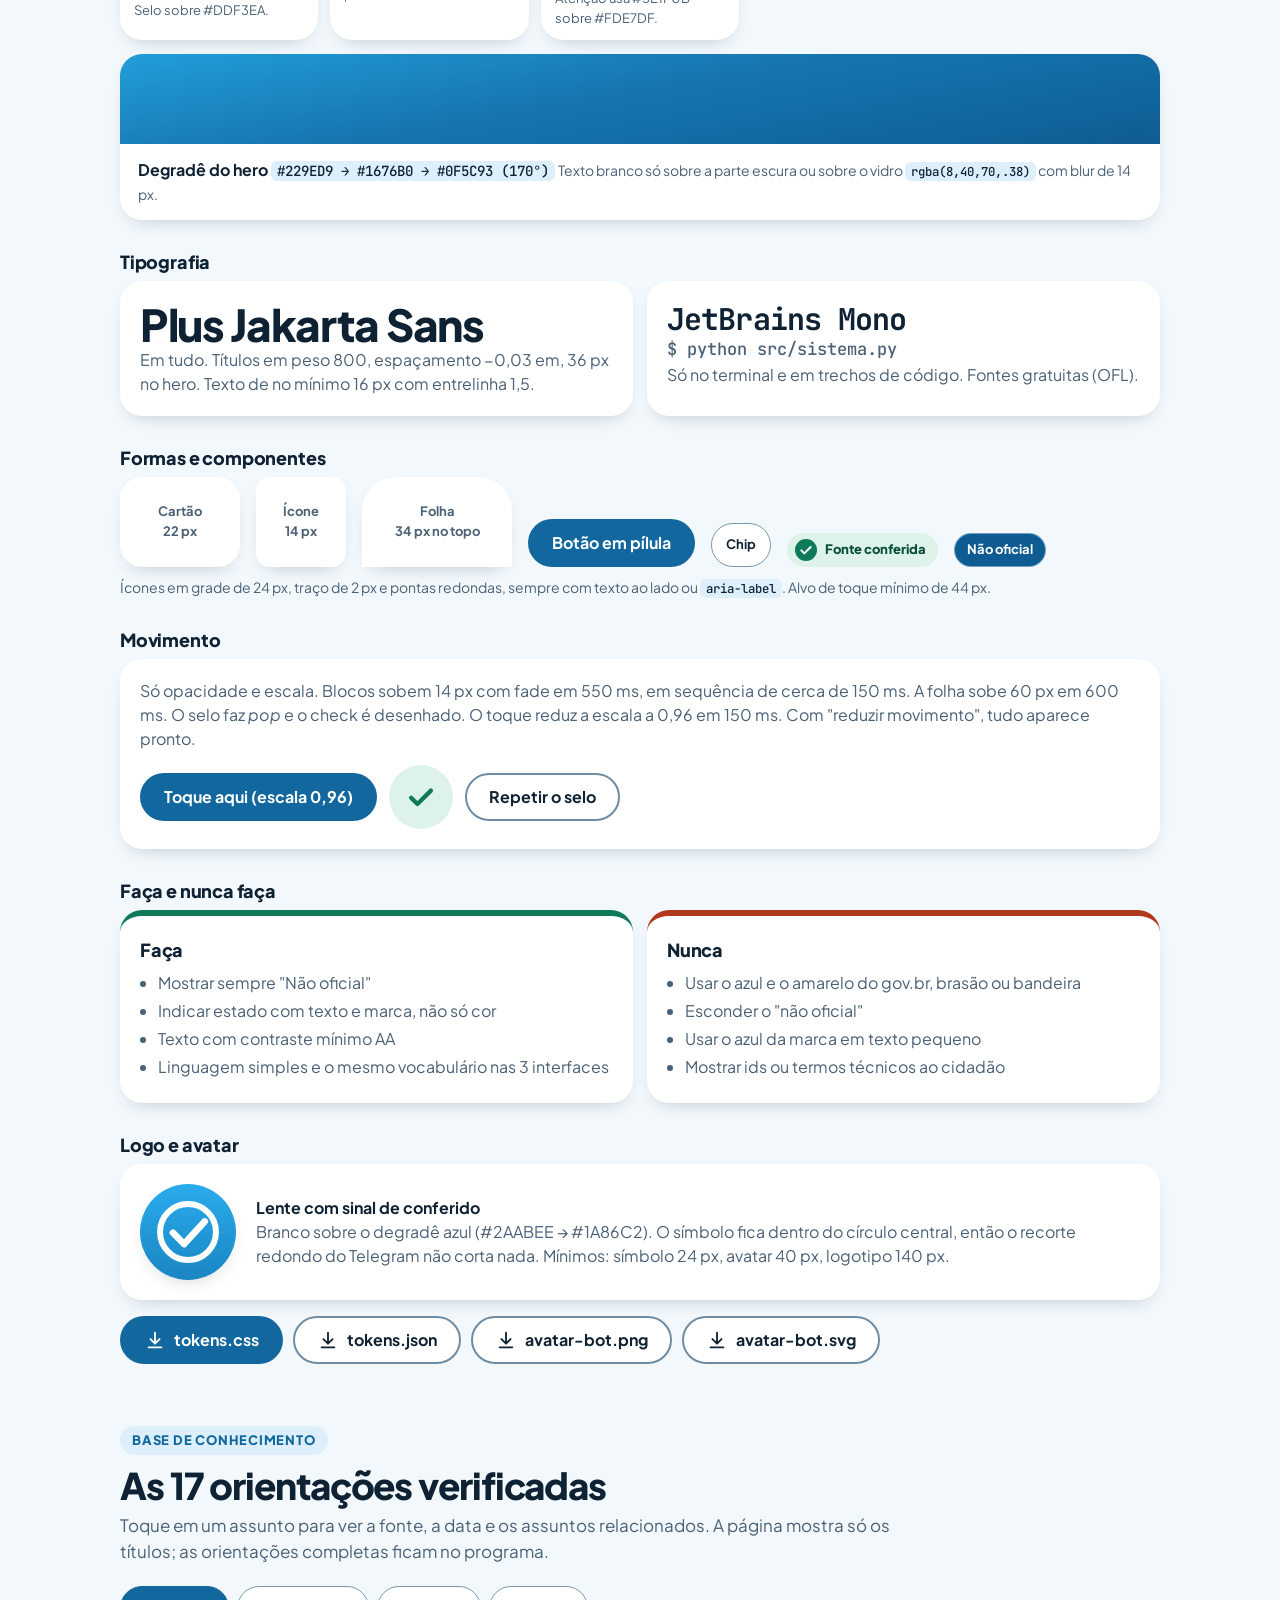
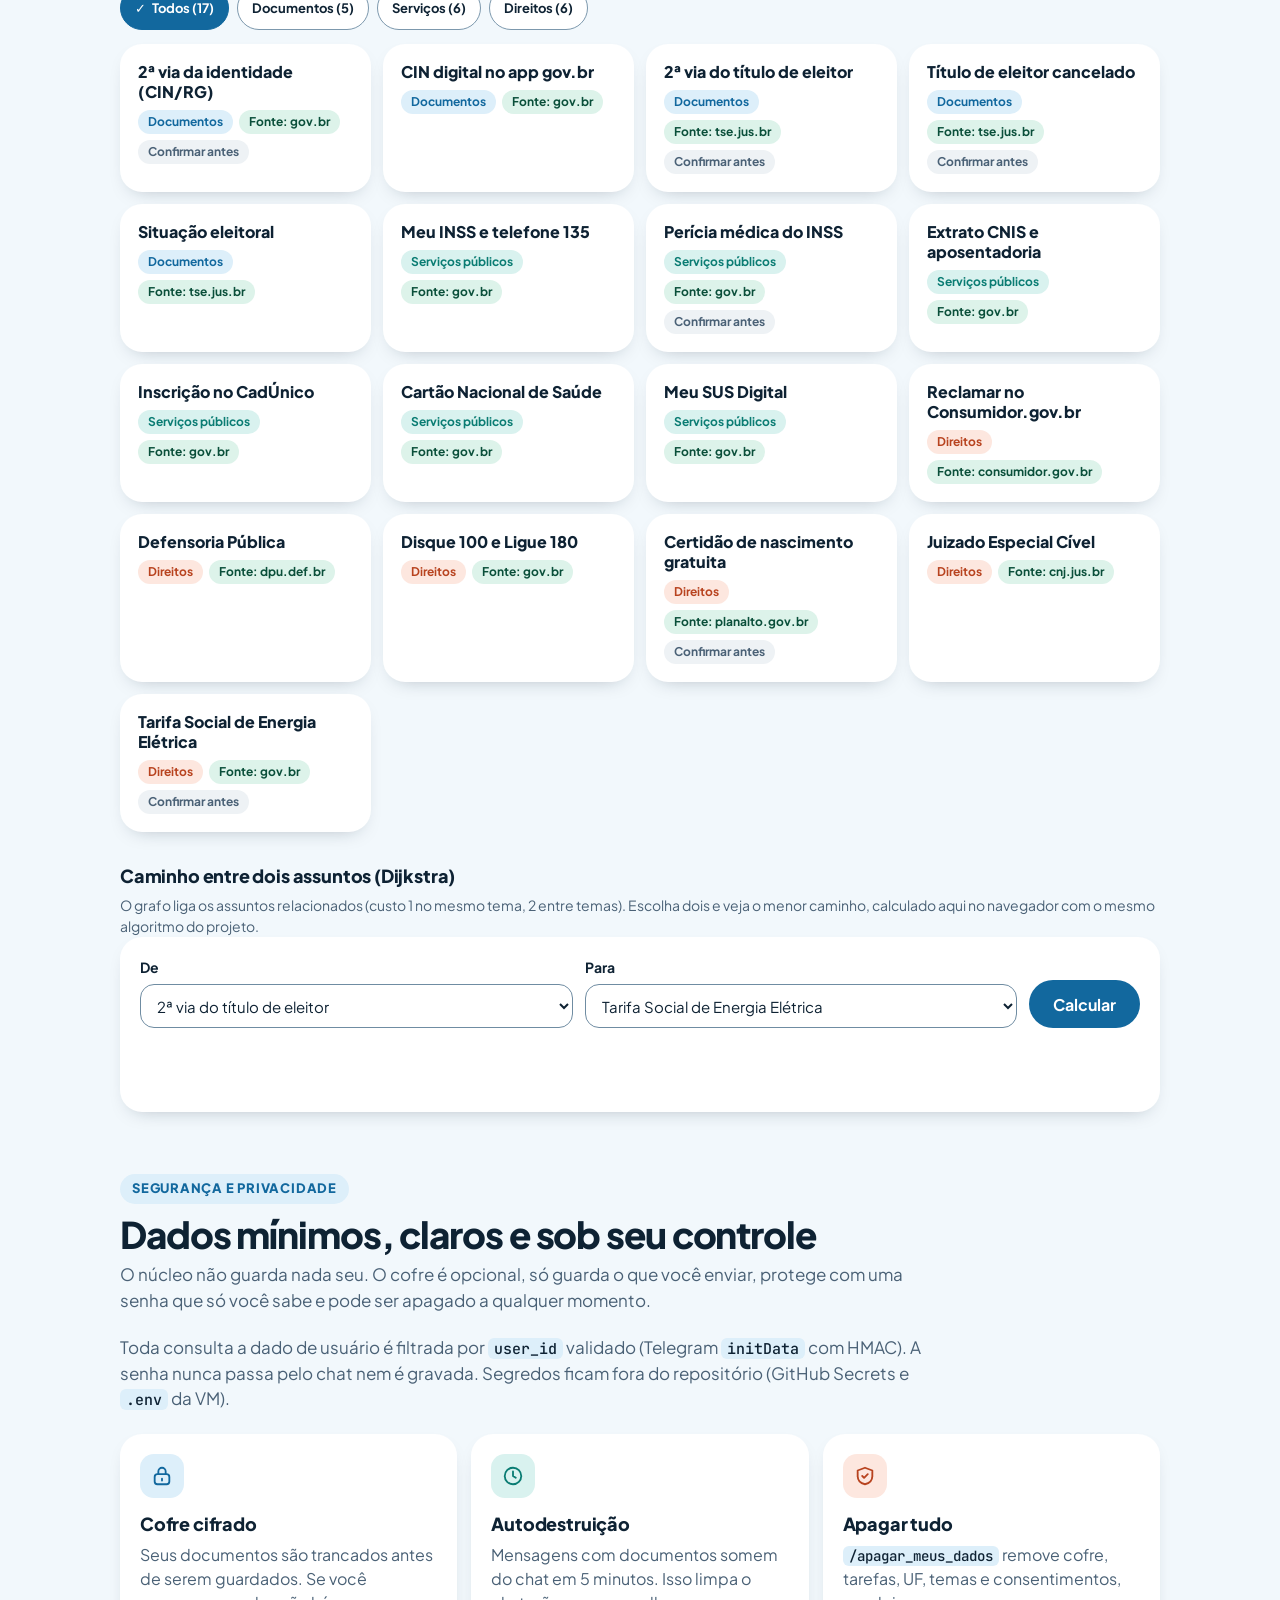
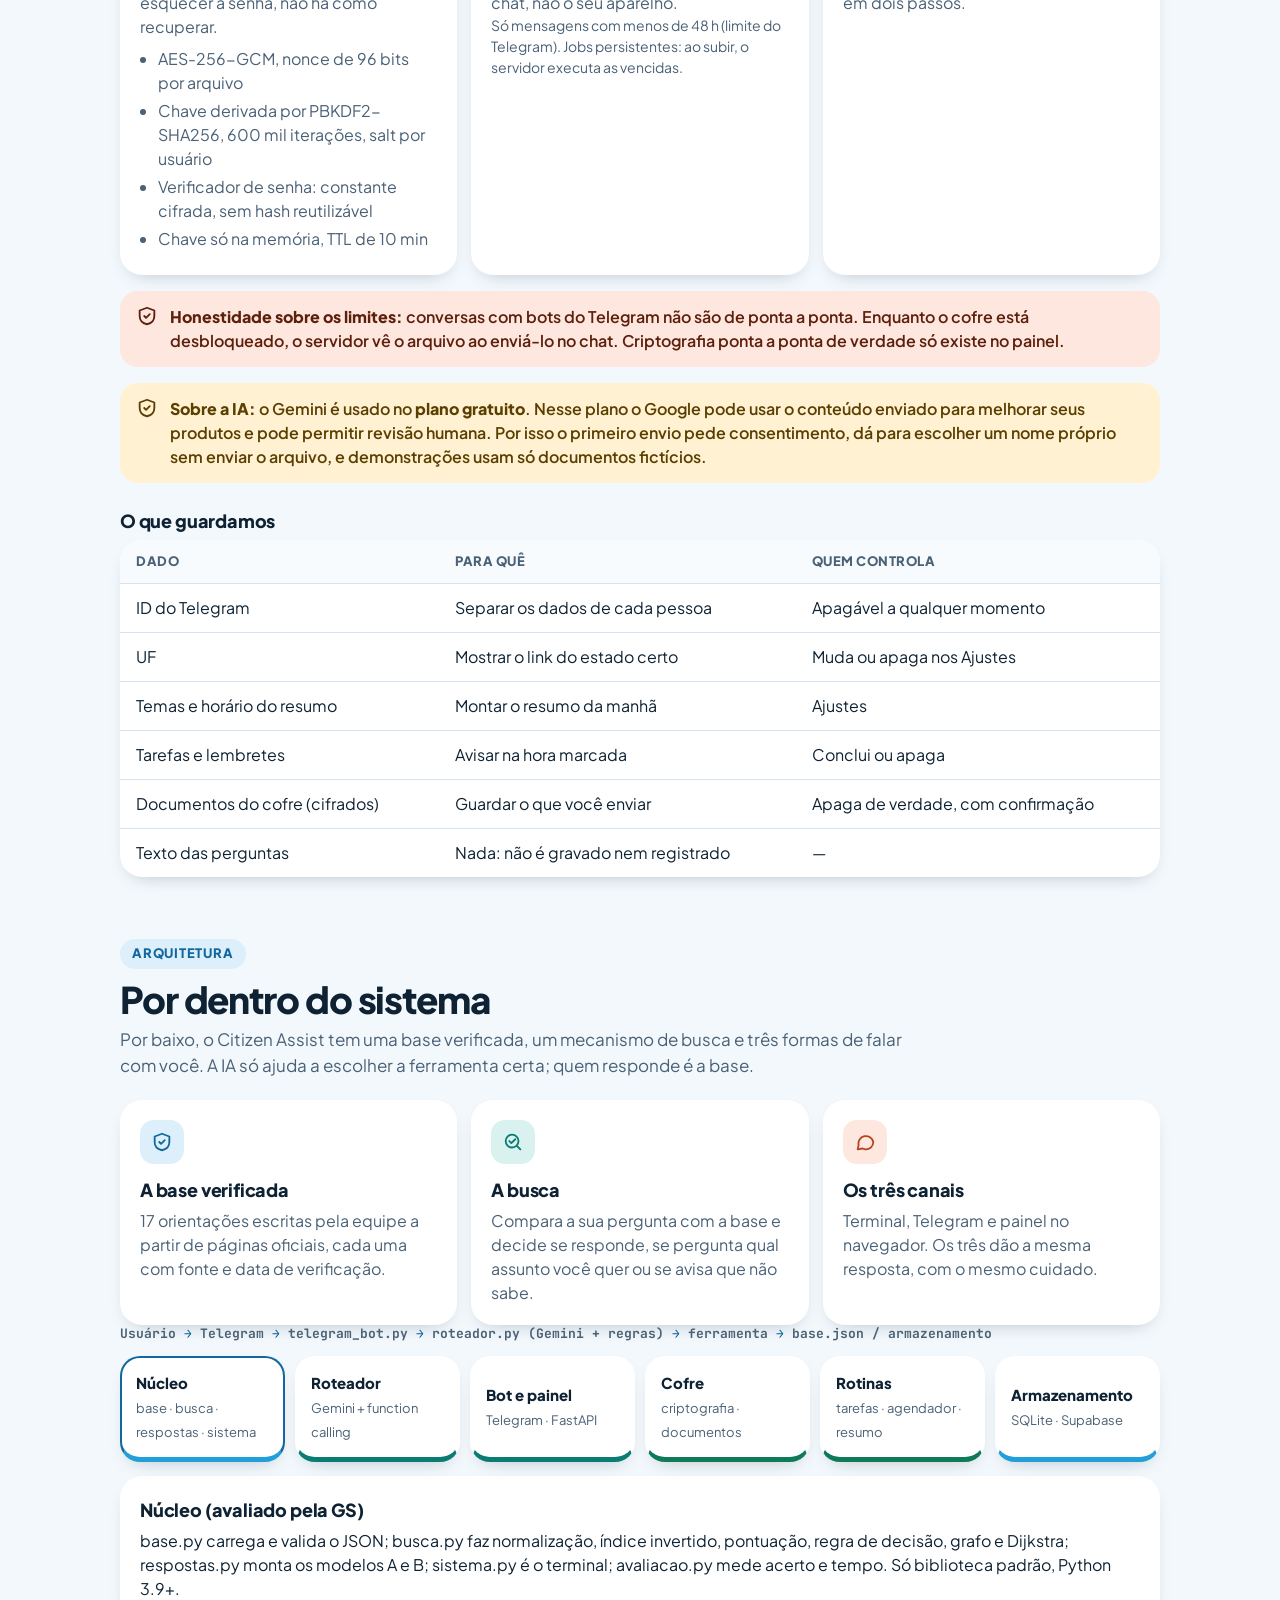
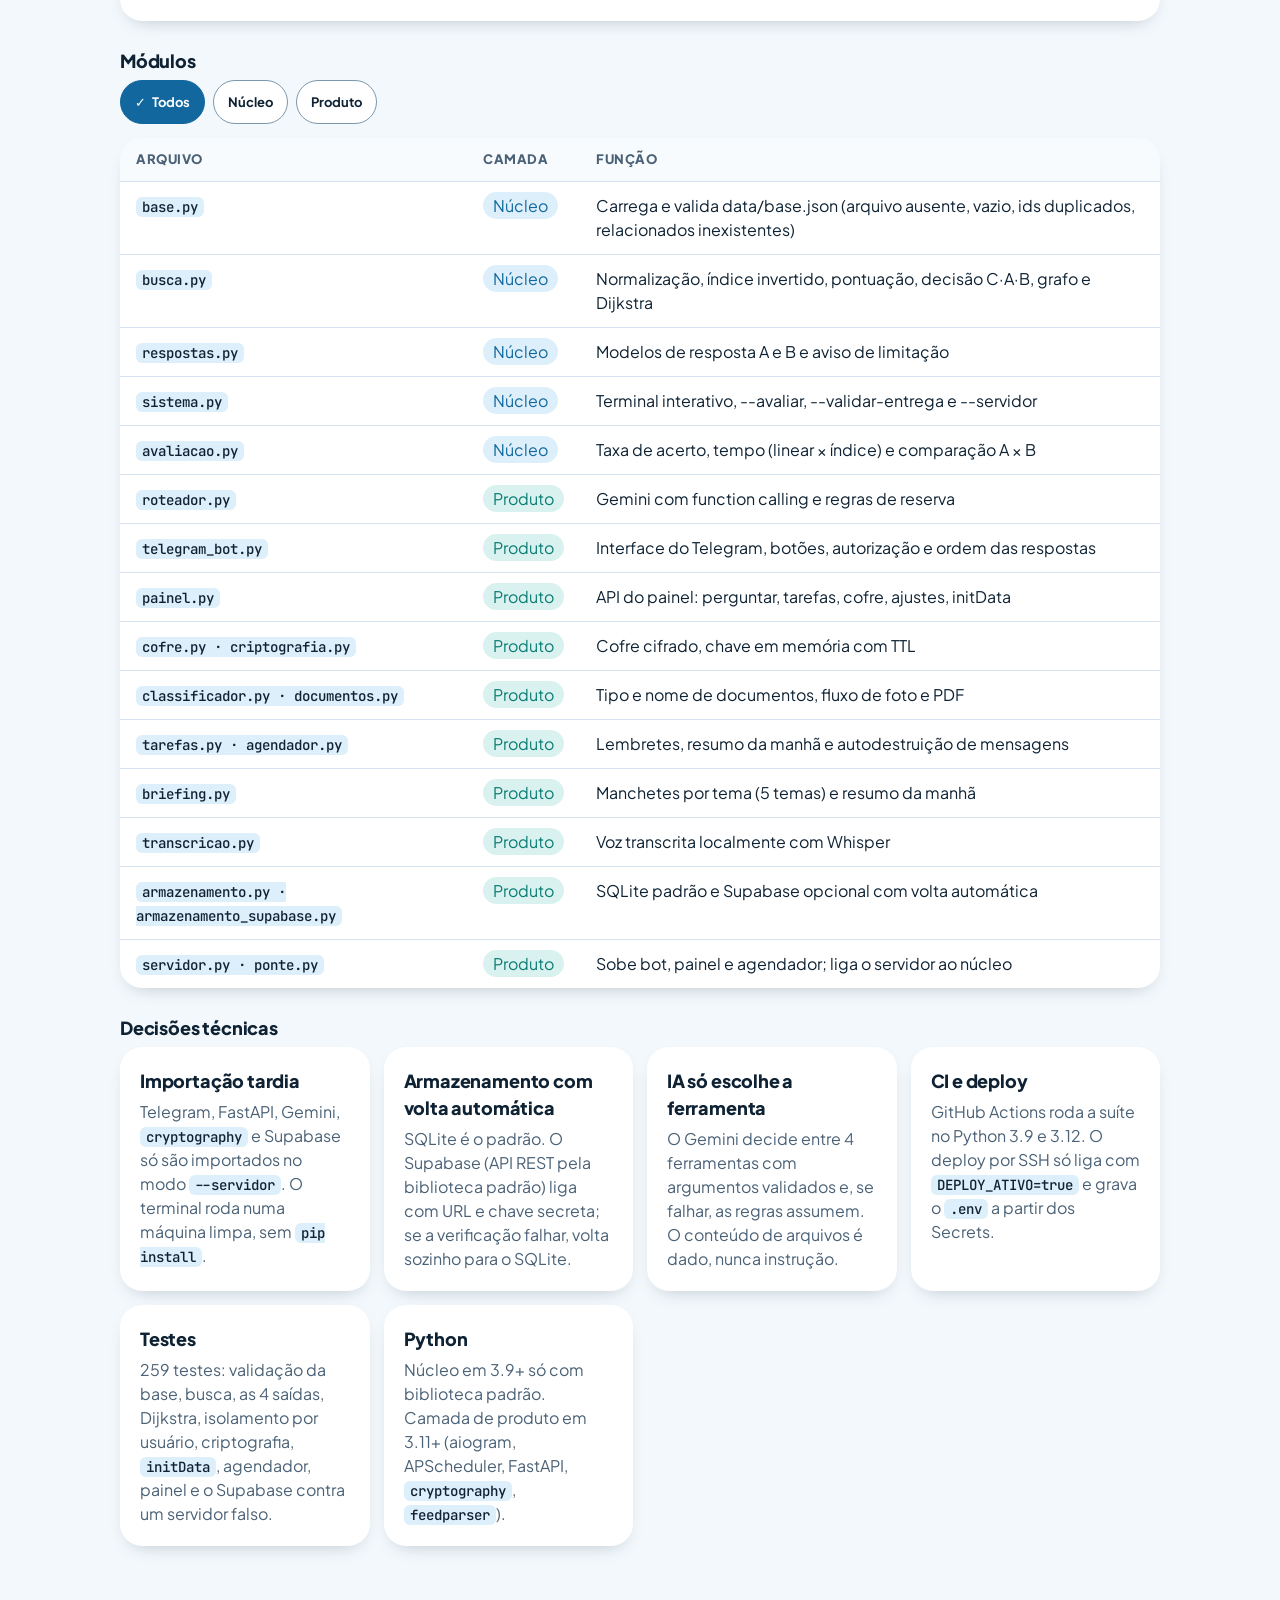
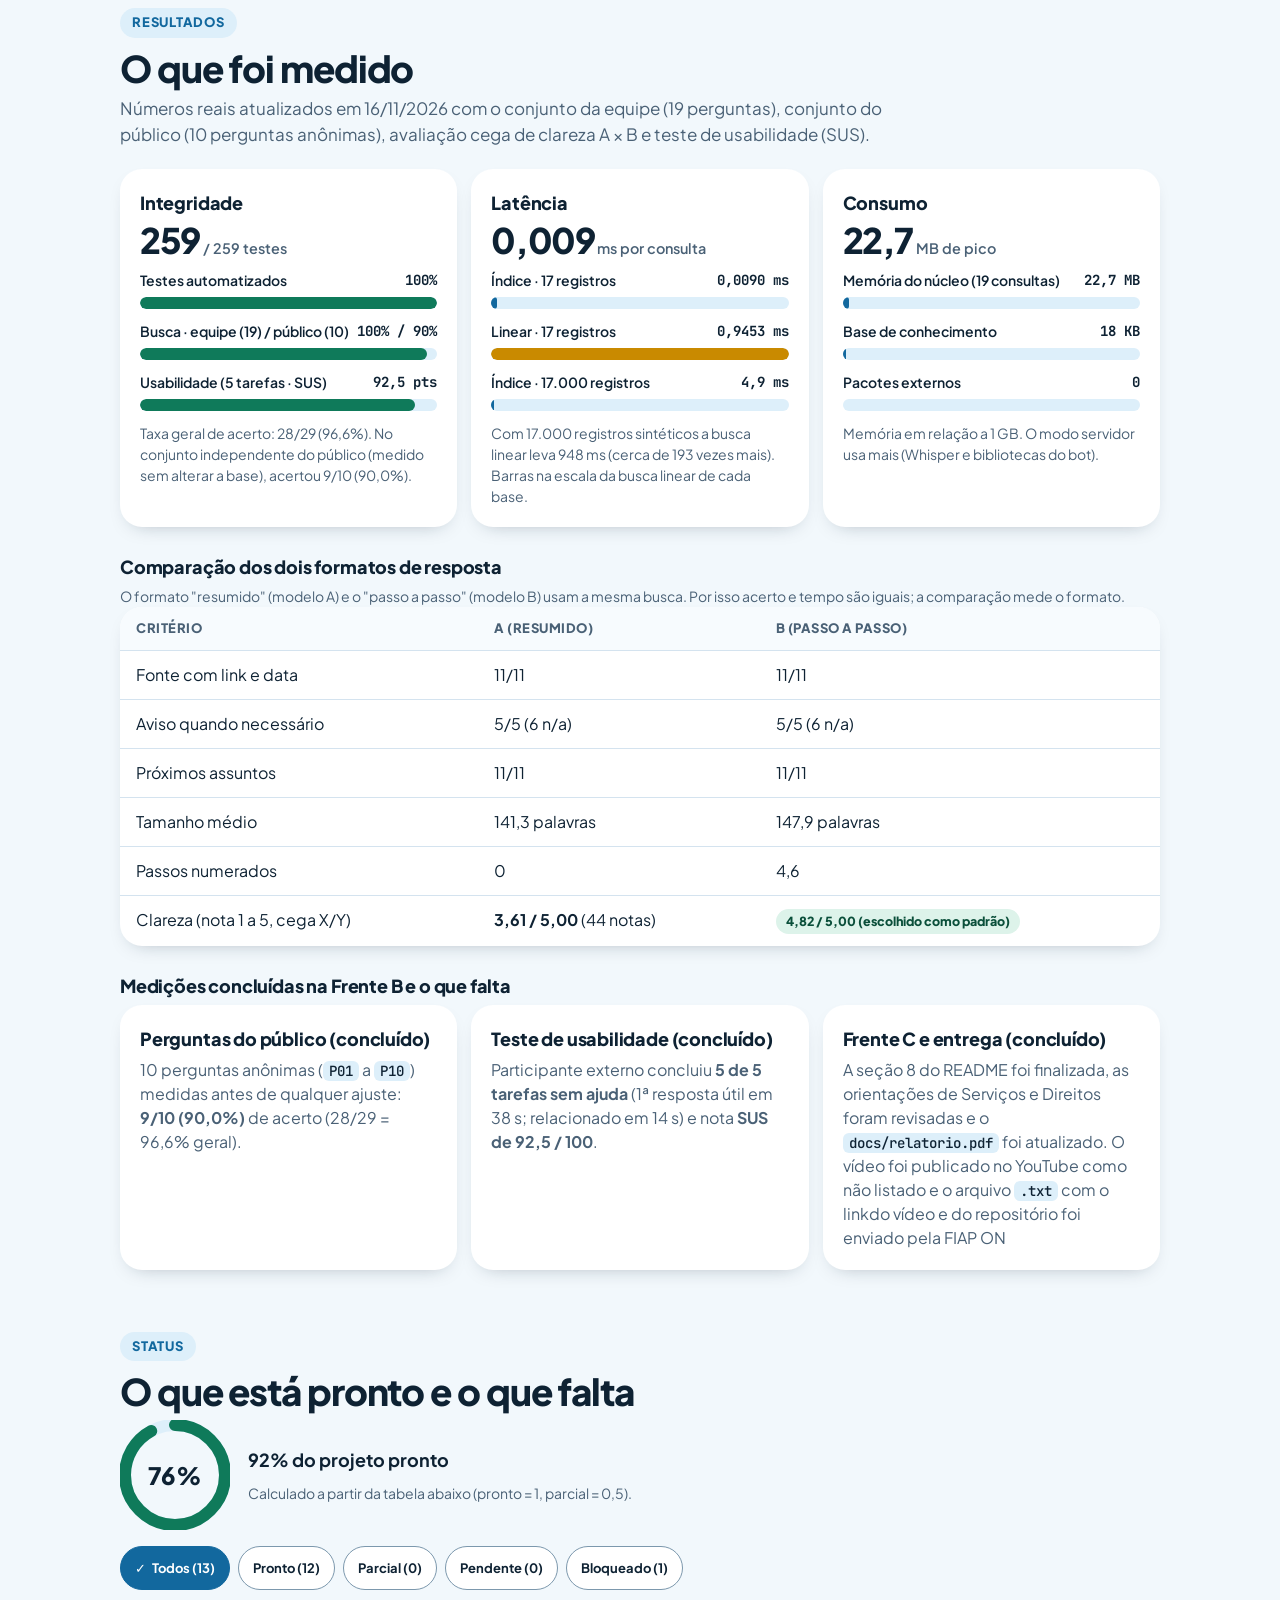
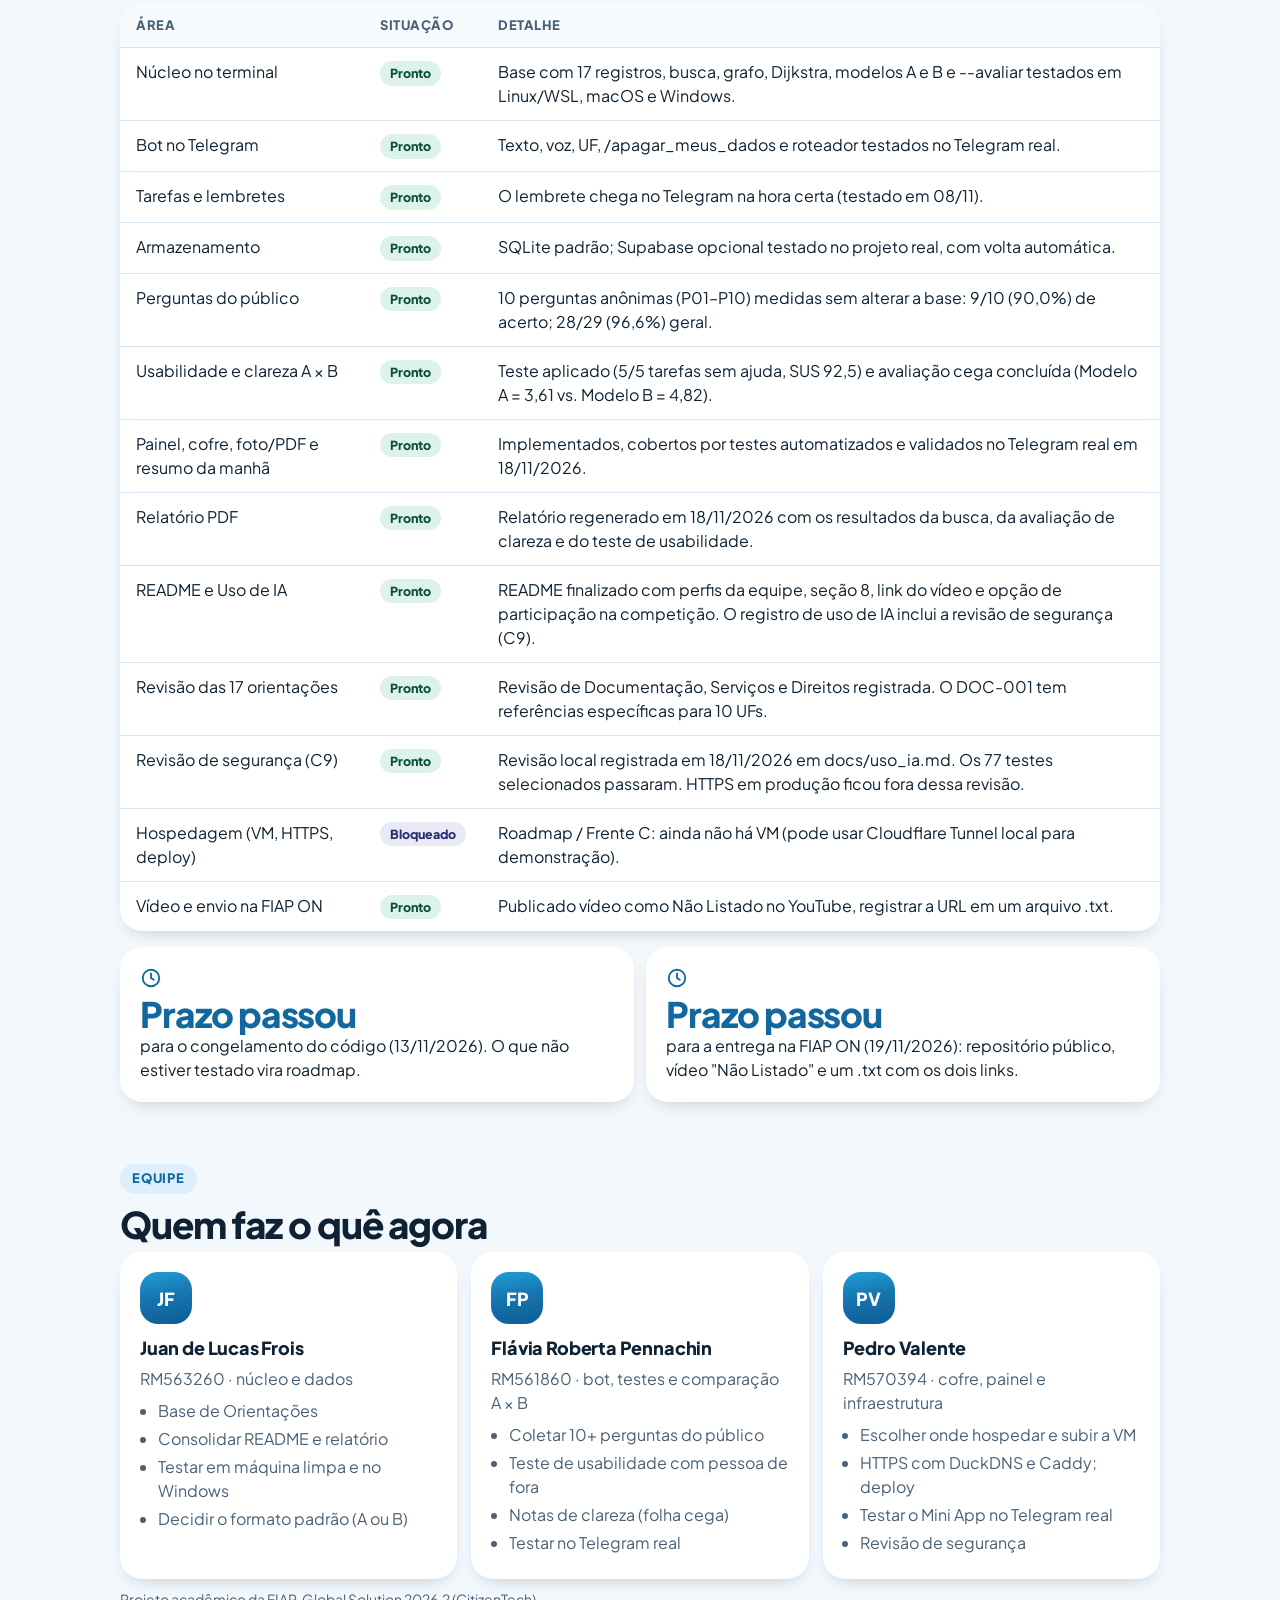
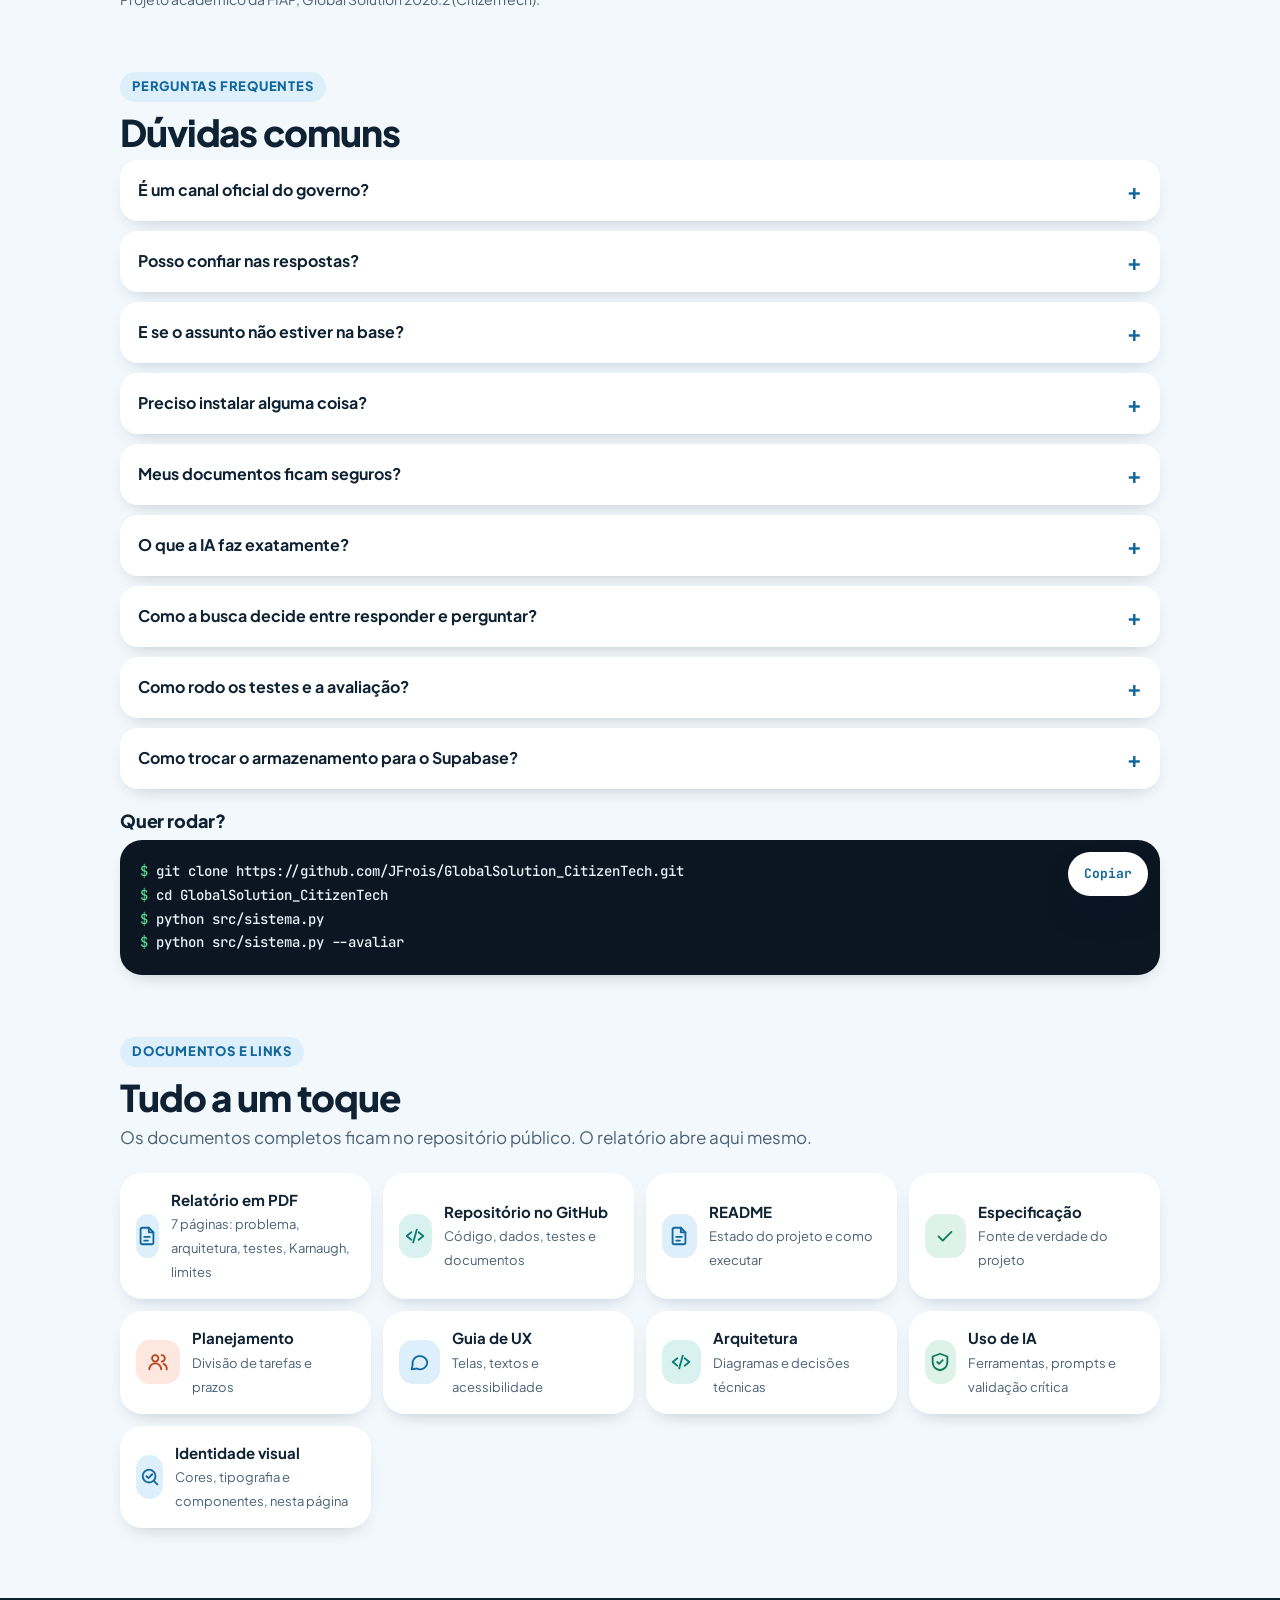
==== commit ff112f63: "docs: atualizar vitrine e status da entrega" ====
--- a/docs/index.html
+++ b/docs/index.html
@@ -398,7 +398,7 @@
     </div>
     <div class="chips-hero sobe" style="animation-delay:.34s">
       <span class="vidro"><b data-conta="17">17</b> orientações verificadas</span>
-      <span class="vidro"><b data-conta="256">256</b> testes automatizados</span>
+      <span class="vidro"><b data-conta="259">259</b> testes automatizados</span>
       <span class="vidro"><b>3</b> interfaces: terminal, Telegram e painel</span>
     </div>
   </div>
@@ -435,7 +435,7 @@
     <div class="nums">
       <div class="cartao"><div class="n"><span data-conta="17">17</span></div>orientações em 3 temas: documentos, serviços e direitos</div>
       <div class="cartao"><div class="n"><span data-conta="19">19</span>/19</div>acertos da busca nas perguntas da equipe <span data-nivel="tecnico">(não é medida independente)</span></div>
-      <div class="cartao"><div class="n"><span data-conta="256">256</span></div>testes automatizados passando</div>
+      <div class="cartao"><div class="n"><span data-conta="259">259</span></div>testes automatizados passando</div>
       <div class="cartao"><div class="n">0</div>pacotes externos para rodar o núcleo</div>
     </div>
     <p class="aviso"><svg class="i" aria-hidden="true"><use href="#i-escudo"/></svg><span><b>Atenção:</b> o Citizen Assist <b>não é um canal oficial</b> de nenhum órgão público. Confirme sempre no site oficial indicado em cada resposta. Demonstrações e testes usam somente documentos fictícios.</span></p>
@@ -536,7 +536,7 @@
             <h4 class="f-h1 u2" style="margin-top:4px;font-size:26px">2ª via do título de eleitor</h4>
           </div>
           <div class="f-folha" style="top:168px">
-            <div class="u3"><span class="selo"><svg viewBox="0 0 24 24" aria-hidden="true"><path d="M5 12.5l4.5 4.5L19 7.5"/></svg>Fonte conferida · tse.jus.br</span><div class="nota" style="font-size:12px;margin-top:6px">verificado em 07/11/2026</div></div>
+            <div class="u3"><span class="selo"><svg viewBox="0 0 24 24" aria-hidden="true"><path d="M5 12.5l4.5 4.5L19 7.5"/></svg>Fonte conferida · tse.jus.br</span><div class="nota" style="font-size:12px;margin-top:6px">verificado em 16/11/2026</div></div>
             <div class="passo-l u3"><i>1</i><span>Entre no site do atendimento eleitoral e escolha o serviço de segunda via.</span></div>
             <div class="passo-l u4"><i>2</i><span>Informe os dados pedidos e leve um documento oficial com foto.</span></div>
             <div class="passo-l u4"><i>3</i><span>Retire a via no local indicado ou siga as instruções na tela.</span></div>
@@ -648,7 +648,7 @@
             <div class="tg-top"><img src="data:image/svg+xml,%3Csvg xmlns=%22http://www.w3.org/2000/svg%22 width=%221024%22 height=%221024%22 viewBox=%220 0 1024 1024%22 role=%22img%22 aria-label=%22Citizen Assist AI: lente com sinal de conferido%22%3E %3Cdefs%3E %3ClinearGradient id=%22fundo%22 x1=%220%22 y1=%220%22 x2=%220%22 y2=%221%22%3E %3Cstop offset=%220%22 stop-color=%22%232AABEE%22/%3E %3Cstop offset=%221%22 stop-color=%22%231A86C2%22/%3E %3C/linearGradient%3E %3C/defs%3E %3Crect width=%221024%22 height=%221024%22 fill=%22url%28%23fundo%29%22/%3E %3Ccircle cx=%22512%22 cy=%22512%22 r=%22298%22 fill=%22none%22 stroke=%22%23FFFFFF%22 stroke-width=%2264%22/%3E %3Cpolyline points=%22352,520 470,640 690,400%22 fill=%22none%22 stroke=%22%23FFFFFF%22 stroke-width=%2272%22 stroke-linecap=%22round%22 stroke-linejoin=%22round%22/%3E %3C/svg%3E" alt="" width="40" height="40"><span><b>Citizen Assist AI</b><small>bot</small></span></div>
             <div class="tg-msgs">
               <div class="bolha eu">como tirar a segunda via do título de eleitor?</div>
-              <div class="bolha bot"><b>2ª via do título de eleitor</b><br>1. Entre no site do atendimento eleitoral.<br>2. Informe os dados e leve um documento com foto.<br><span class="a">Atenção:</span> confirme no site oficial antes de ir.<br><span class="f">Fonte:</span> tse.jus.br (verificado em 07/11/2026)</div>
+              <div class="bolha bot"><b>2ª via do título de eleitor</b><br>1. Entre no site do atendimento eleitoral.<br>2. Informe os dados e leve um documento com foto.<br><span class="a">Atenção:</span> confirme no site oficial antes de ir.<br><span class="f">Fonte:</span> tse.jus.br (verificado em 16/11/2026)</div>
               <div class="tg-bt"><span>Consultar situação eleitoral</span><span>Título cancelado</span><span>2ª via da identidade</span></div>
               <div class="bolha eu">me lembra de pagar a luz amanhã às 9h</div>
               <div class="bolha bot">Anotado: pagar a luz, amanhã às 09:00. Aviso você nessa hora.</div>
@@ -819,7 +819,7 @@
         <div class="cartao"><h3>Armazenamento com volta automática</h3><p>SQLite é o padrão. O Supabase (API REST pela biblioteca padrão) liga com URL e chave secreta; se a verificação falhar, volta sozinho para o SQLite.</p></div>
         <div class="cartao"><h3>IA só escolhe a ferramenta</h3><p>O Gemini decide entre 4 ferramentas com argumentos validados e, se falhar, as regras assumem. O conteúdo de arquivos é dado, nunca instrução.</p></div>
         <div class="cartao"><h3>CI e deploy</h3><p>GitHub Actions roda a suíte no Python 3.9 e 3.12. O deploy por SSH só liga com <code>DEPLOY_ATIVO=true</code> e grava o <code>.env</code> a partir dos Secrets.</p></div>
-        <div class="cartao"><h3>Testes</h3><p>256 testes: validação da base, busca, as 4 saídas, Dijkstra, isolamento por usuário, criptografia, <code>initData</code>, agendador, painel e o Supabase contra um servidor falso.</p></div>
+        <div class="cartao"><h3>Testes</h3><p>259 testes: validação da base, busca, as 4 saídas, Dijkstra, isolamento por usuário, criptografia, <code>initData</code>, agendador, painel e o Supabase contra um servidor falso.</p></div>
         <div class="cartao"><h3>Python</h3><p>Núcleo em 3.9+ só com biblioteca padrão. Camada de produto em 3.11+ (aiogram, APScheduler, FastAPI, <code>cryptography</code>, <code>feedparser</code>).</p></div>
       </div>
     </div>
@@ -861,7 +861,7 @@
     <div class="grade">
       <div class="cartao"><h3>Perguntas do público (concluído)</h3><p>10 perguntas anônimas (<code>P01</code> a <code>P10</code>) medidas antes de qualquer ajuste: <b>9/10 (90,0%)</b> de acerto (28/29 = 96,6% geral).</p></div>
       <div class="cartao"><h3>Teste de usabilidade (concluído)</h3><p>Participante externo concluiu <b>5 de 5 tarefas sem ajuda</b> (1ª resposta útil em 38 s; relacionado em 14 s) e nota <b>SUS de 92,5 / 100</b>.</p></div>
-      <div class="cartao"><h3>Pendente (Frente C e entrega)</h3><p>Seção 8 do README, revisão final de serviços/direitos, regerar o <code>docs/relatorio.pdf</code>, vídeo Não Listado e envio na FIAP ON.</p></div>
+      <div class="cartao"><h3>Frente C e entrega (concluído)</h3><p>A seção 8 do README foi finalizada, as orientações de Serviços e Direitos foram revisadas e o <code>docs/relatorio.pdf</code> foi atualizado. O vídeo foi publicado no YouTube como não listado e o arquivo <code>.txt</code> com o linkdo vídeo e do repositório foi enviado pela FIAP ON</p></div>
     </div>
   </section>
 
@@ -886,7 +886,7 @@
     <span class="rot">Equipe</span>
     <h2>Quem faz o quê agora</h2>
     <div class="grade">
-      <div class="cartao lift"><div class="avatar">JF</div><h3>Juan de Lucas Frois</h3><p>RM563260 · núcleo e dados</p><ul><li>Revisar orientações de direitos</li><li>Consolidar README e relatório</li><li>Testar em máquina limpa e no Windows</li><li>Decidir o formato padrão (A ou B)</li></ul></div>
+      <div class="cartao lift"><div class="avatar">JF</div><h3>Juan de Lucas Frois</h3><p>RM563260 · núcleo e dados</p><ul><li>Base de Orientações</li><li>Consolidar README e relatório</li><li>Testar em máquina limpa e no Windows</li><li>Decidir o formato padrão (A ou B)</li></ul></div>
       <div class="cartao lift"><div class="avatar">FP</div><h3>Flávia Roberta Pennachin</h3><p>RM561860 · bot, testes e comparação A × B</p><ul><li>Coletar 10+ perguntas do público</li><li>Teste de usabilidade com pessoa de fora</li><li>Notas de clareza (folha cega)</li><li>Testar no Telegram real</li></ul></div>
       <div class="cartao lift"><div class="avatar">PV</div><h3>Pedro Valente</h3><p>RM570394 · cofre, painel e infraestrutura</p><ul><li>Escolher onde hospedar e subir a VM</li><li>HTTPS com DuckDNS e Caddy; deploy</li><li>Testar o Mini App no Telegram real</li><li>Revisão de segurança</li></ul></div>
     </div>
@@ -898,13 +898,13 @@
     <span class="rot">Perguntas frequentes</span>
     <h2>Dúvidas comuns</h2>
     <details data-nivel="simples"><summary>É um canal oficial do governo?</summary><div class="resp">Não. O Citizen Assist é um projeto acadêmico e não representa nenhum órgão público. Cada resposta mostra a fonte oficial para você confirmar.</div></details>
-    <details data-nivel="simples"><summary>Posso confiar nas respostas?</summary><div class="resp">As respostas vêm de orientações verificadas, com fonte e data. Elas foram escritas com apoio de IA a partir das páginas oficiais e <b>ainda passam por revisão humana</b>. Informações públicas mudam, por isso confirme no site oficial.</div></details>
+    <details data-nivel="simples"><summary>Posso confiar nas respostas?</summary><div class="resp">As respostas vêm de orientações verificadas, com fonte e data. Elas foram escritas com apoio de IA a partir das páginas oficiais e <b>foram revisadas pela equipe</b>. Informações públicas mudam, por isso confirme no site oficial.</div></details>
     <details data-nivel="simples"><summary>E se o assunto não estiver na base?</summary><div class="resp">O assistente diz que não encontrou orientação verificada, que não é canal oficial, e aponta o portal gov.br e os temas disponíveis. Ele não inventa.</div></details>
     <details data-nivel="simples"><summary>Preciso instalar alguma coisa?</summary><div class="resp">Para o terminal, só o Python 3.9 ou superior. Sem internet, sem chaves, sem <code>pip install</code>. O Telegram e o painel dependem de um servidor ligado.</div></details>
     <details data-nivel="simples"><summary>Meus documentos ficam seguros?</summary><div class="resp">O cofre cifra antes de guardar e só abre com a sua senha, mas tem limites: no chat o servidor vê o arquivo ao enviar, e o Gemini (plano gratuito) pode reter o que for enviado para classificar. Por isso, nas demonstrações, usamos só documentos fictícios.</div></details>
     <details data-nivel="simples"><summary>O que a IA faz exatamente?</summary><div class="resp">Escolhe qual ferramenta usar e sugere o nome de um documento do cofre. Ela <b>não escreve</b> a resposta ao cidadão. A voz é transcrita localmente, sem IA na nuvem.</div></details>
     <details data-nivel="tecnico"><summary>Como a busca decide entre responder e perguntar?</summary><div class="resp">Pela pontuação: se a melhor passa de 3 e a diferença para a segunda é de pelo menos 2, responde; se passa mas a diferença é menor, mostra até 3 candidatos; se não passa, avisa que não há base.</div></details>
-    <details data-nivel="tecnico"><summary>Como rodo os testes e a avaliação?</summary><div class="resp"><code>python -m unittest discover -s testes -t .</code> roda os 256 testes e <code>python src/sistema.py --avaliar</code> mede acerto e tempo e grava os CSVs em <code>testes/</code>.</div></details>
+    <details data-nivel="tecnico"><summary>Como rodo os testes e a avaliação?</summary><div class="resp"><code>python -m unittest discover -s testes -t .</code> roda os 259 testes e <code>python src/sistema.py --avaliar</code> mede acerto e tempo e grava os CSVs em <code>testes/</code>.</div></details>
     <details data-nivel="tecnico"><summary>Como trocar o armazenamento para o Supabase?</summary><div class="resp">Rode o schema (<code>deploy/supabase_schema.sql</code>) no SQL Editor e coloque <code>SUPABASE_URL</code> e a chave <code>sb_secret_...</code> no <code>.env</code>. Se algo falhar, o sistema usa o SQLite sozinho.</div></details>
     <div class="bloco-cmd" style="margin-top:18px">
       <h3>Quer rodar?</h3>
@@ -935,7 +935,7 @@
 <footer>
   <div class="wrap">
     <b style="color:#fff;font-size:18px">Citizen Assist AI</b>
-    <p style="margin:6px 0 0;max-width:70ch">Projeto acadêmico da FIAP (Global Solution 2026.2 · CitizenTech). <b>Não é um canal oficial</b> de nenhum órgão público. Esta página reúne o que é público sobre o projeto; o repositório é a fonte completa. Última atualização desta página: 09/11/2026.</p>
+    <p style="margin:6px 0 0;max-width:70ch">Projeto acadêmico da FIAP (Global Solution 2026.2 · CitizenTech). <b>Não é um canal oficial</b> de nenhum órgão público. Esta página reúne o que é público sobre o projeto; o repositório é a fonte completa. Última atualização desta página: 18/11/2026.</p>
     <p style="margin:12px 0 0"><a href="#topo">Voltar ao topo</a> · <a href="relatorio.pdf">Relatório</a> · <a href="https://github.com/JFrois/GlobalSolution_CitizenTech" target="_blank" rel="noopener noreferrer">GitHub</a></p>
   </div>
 </footer>
@@ -1120,7 +1120,7 @@
     ["", "<b>2ª via do título de eleitor</b>"],
     ["", "<span class=\"az\">1</span>  Entre no site do atendimento eleitoral."],
     ["", "<span class=\"az\">2</span>  Informe os dados e leve um documento com foto."],
-    ["", "<b class=\"vd\">Fonte conferida</b>  <span class=\"az\">tse.jus.br</span> <span class=\"ap\">(verificado em 07/11/2026)</span>"],
+    ["", "<b class=\"vd\">Fonte conferida</b>  <span class=\"az\">tse.jus.br</span> <span class=\"ap\">(verificado em 16/11/2026)</span>"],
     ["", "<b class=\"la\">Atenção:</b> confirme no site oficial antes de ir."],
     ["", "<span class=\"ap\">Continue consultando:</span> <span class=\"az\">1</span> Situação eleitoral  <span class=\"az\">2</span> Título cancelado"],
     ["ap", "Orientação não oficial. Este programa não é um canal do governo."]
@@ -1146,7 +1146,7 @@
   $("#pop-replay").addEventListener("click", function () { var p = $("#pop-demo"); p.classList.remove("go"); void p.offsetWidth; p.classList.add("go"); });
 
   /* ---------- Explorador das 17 orientações + Dijkstra ---------- */
-  var D = [{"id":"DOC-001","t":"2ª via da identidade (CIN/RG)","tema":"doc","d":"gov.br","v":"2026-11-07","r":["DOC-002","DOC-003","SRV-004","DIR-004"],"c":true},{"id":"DOC-002","t":"CIN digital no app gov.br","tema":"doc","d":"gov.br","v":"2026-11-07","r":["DOC-001"],"c":false},{"id":"DOC-003","t":"2ª via do título de eleitor","tema":"doc","d":"tse.jus.br","v":"2026-11-07","r":["DOC-001","DOC-004","DOC-005"],"c":true},{"id":"DOC-004","t":"Título de eleitor cancelado","tema":"doc","d":"tse.jus.br","v":"2026-11-07","r":["DOC-003","DOC-005"],"c":true},{"id":"DOC-005","t":"Situação eleitoral","tema":"doc","d":"tse.jus.br","v":"2026-11-07","r":["DOC-003","DOC-004"],"c":false},{"id":"SRV-001","t":"Meu INSS e telefone 135","tema":"ser","d":"gov.br","v":"2026-11-07","r":["SRV-002","SRV-003","SRV-004","SRV-006"],"c":false},{"id":"SRV-002","t":"Perícia médica do INSS","tema":"ser","d":"gov.br","v":"2026-11-07","r":["SRV-001"],"c":true},{"id":"SRV-003","t":"Extrato CNIS e aposentadoria","tema":"ser","d":"gov.br","v":"2026-11-07","r":["SRV-001"],"c":false},{"id":"SRV-004","t":"Inscrição no CadÚnico","tema":"ser","d":"gov.br","v":"2026-11-07","r":["DOC-001","SRV-001","DIR-006"],"c":false},{"id":"SRV-005","t":"Cartão Nacional de Saúde","tema":"ser","d":"gov.br","v":"2026-11-07","r":["SRV-006"],"c":false},{"id":"SRV-006","t":"Meu SUS Digital","tema":"ser","d":"gov.br","v":"2026-11-07","r":["SRV-005","SRV-001"],"c":false},{"id":"DIR-001","t":"Reclamar no Consumidor.gov.br","tema":"dir","d":"consumidor.gov.br","v":"2026-11-07","r":["DIR-002","DIR-005"],"c":false},{"id":"DIR-002","t":"Defensoria Pública","tema":"dir","d":"dpu.def.br","v":"2026-11-07","r":["DIR-001","DIR-003","DIR-004","DIR-005"],"c":false},{"id":"DIR-003","t":"Disque 100 e Ligue 180","tema":"dir","d":"gov.br","v":"2026-11-07","r":["DIR-002"],"c":false},{"id":"DIR-004","t":"Certidão de nascimento gratuita","tema":"dir","d":"planalto.gov.br","v":"2026-11-07","r":["DIR-002","DOC-001"],"c":true},{"id":"DIR-005","t":"Juizado Especial Cível","tema":"dir","d":"cnj.jus.br","v":"2026-11-07","r":["DIR-001","DIR-002"],"c":false},{"id":"DIR-006","t":"Tarifa Social de Energia Elétrica","tema":"dir","d":"gov.br","v":"2026-11-07","r":["SRV-004"],"c":true}];
+  var D = [{"id":"DOC-001","t":"2ª via da identidade (CIN/RG)","tema":"doc","d":"gov.br","v":"2026-11-16","r":["DOC-002","DOC-003","SRV-004","DIR-004"],"c":true},{"id":"DOC-002","t":"CIN digital no app gov.br","tema":"doc","d":"gov.br","v":"2026-11-16","r":["DOC-001"],"c":false},{"id":"DOC-003","t":"2ª via do título de eleitor","tema":"doc","d":"tse.jus.br","v":"2026-11-16","r":["DOC-001","DOC-004","DOC-005"],"c":true},{"id":"DOC-004","t":"Título de eleitor cancelado","tema":"doc","d":"tse.jus.br","v":"2026-11-16","r":["DOC-003","DOC-005"],"c":true},{"id":"DOC-005","t":"Situação eleitoral","tema":"doc","d":"tse.jus.br","v":"2026-11-16","r":["DOC-003","DOC-004"],"c":false},{"id":"SRV-001","t":"Meu INSS e telefone 135","tema":"ser","d":"gov.br","v":"2026-11-17","r":["SRV-002","SRV-003","SRV-004","SRV-006"],"c":false},{"id":"SRV-002","t":"Perícia médica do INSS","tema":"ser","d":"gov.br","v":"2026-11-17","r":["SRV-001"],"c":true},{"id":"SRV-003","t":"Extrato CNIS e aposentadoria","tema":"ser","d":"gov.br","v":"2026-11-17","r":["SRV-001"],"c":false},{"id":"SRV-004","t":"Inscrição no CadÚnico","tema":"ser","d":"gov.br","v":"2026-11-17","r":["DOC-001","SRV-001","DIR-006"],"c":false},{"id":"SRV-005","t":"Cartão Nacional de Saúde","tema":"ser","d":"gov.br","v":"2026-11-17","r":["SRV-006"],"c":false},{"id":"SRV-006","t":"Meu SUS Digital","tema":"ser","d":"gov.br","v":"2026-11-17","r":["SRV-005","SRV-001"],"c":false},{"id":"DIR-001","t":"Reclamar no Consumidor.gov.br","tema":"dir","d":"consumidor.gov.br","v":"2026-11-17","r":["DIR-002","DIR-005"],"c":false},{"id":"DIR-002","t":"Defensoria Pública","tema":"dir","d":"dpu.def.br","v":"2026-11-17","r":["DIR-001","DIR-003","DIR-004","DIR-005"],"c":false},{"id":"DIR-003","t":"Disque 100 e Ligue 180","tema":"dir","d":"gov.br","v":"2026-11-17","r":["DIR-002"],"c":false},{"id":"DIR-004","t":"Certidão de nascimento gratuita","tema":"dir","d":"planalto.gov.br","v":"2026-11-17","r":["DIR-002","DOC-001"],"c":true},{"id":"DIR-005","t":"Juizado Especial Cível","tema":"dir","d":"cnj.jus.br","v":"2026-11-17","r":["DIR-001","DIR-002"],"c":false},{"id":"DIR-006","t":"Tarifa Social de Energia Elétrica","tema":"dir","d":"gov.br","v":"2026-11-17","r":["SRV-004"],"c":true}];
   var TEMAS = { doc: ["Documentos", ""], ser: ["Serviços públicos", "t"], dir: ["Direitos", "c"] };
   var porId = {}; D.forEach(function (r) { porId[r.id] = r; });
   var temaFiltro = "todos";
@@ -1274,17 +1274,18 @@
     ["Armazenamento", "ok", "SQLite padrão; Supabase opcional testado no projeto real, com volta automática."],
     ["Perguntas do público", "ok", "10 perguntas anônimas (P01–P10) medidas sem alterar a base: 9/10 (90,0%) de acerto; 28/29 (96,6%) geral."],
     ["Usabilidade e clareza A × B", "ok", "Teste aplicado (5/5 tarefas sem ajuda, SUS 92,5) e avaliação cega concluída (Modelo A = 3,61 vs. Modelo B = 4,82)."],
-    ["Painel, cofre, foto/PDF e resumo da manhã", "pa", "Implementados e cobertos por testes; feeds de filmes revisados; falta testar no Telegram real (roteiro de 14 casos)."],
-    ["Relatório PDF", "pa", "Script gerar_relatorio.py já atualizado com público, usabilidade e clareza; falta regerar o PDF na Frente C."],
-    ["README e Uso de IA", "pa", "Seções 4 e 5 do README e docs/uso_ia.md consolidados; faltam Seção 8 (Frente C), perfis, link do vídeo e competição."],
-    ["Revisão das 17 orientações", "pa", "Tema documentação revisado e 10 links estaduais incluídos em DOC-001; falta revisar serviços e direitos (Frente C/A)."],
+    ["Painel, cofre, foto/PDF e resumo da manhã", "ok", "Implementados, cobertos por testes automatizados e validados no Telegram real em 18/11/2026."],
+    ["Relatório PDF", "ok", "Relatório regenerado em 18/11/2026 com os resultados da busca, da avaliação de clareza e do teste de usabilidade."],
+    ["README e Uso de IA", "ok", "README finalizado com perfis da equipe, seção 8, link do vídeo e opção de participação na competição. O registro de uso de IA inclui a revisão de segurança (C9)."],
+    ["Revisão das 17 orientações", "ok", "Revisão de Documentação, Serviços e Direitos registrada. O DOC-001 tem referências específicas para 10 UFs."],
+    ["Revisão de segurança (C9)", "ok", "Revisão local registrada em 18/11/2026 em docs/uso_ia.md. Os 77 testes selecionados passaram. HTTPS em produção ficou fora dessa revisão."],
     ["Hospedagem (VM, HTTPS, deploy)", "bl", "Roadmap / Frente C: ainda não há VM (pode usar Cloudflare Tunnel local para demonstração)."],
-    ["Vídeo e envio na FIAP ON", "pe", "Vídeo Não Listado no YouTube e um .txt com os dois links."]
+    ["Vídeo e envio na FIAP ON", "ok", "Publicado vídeo  como Não Listado no YouTube, registrar a URL em um arquivo .txt."]
   ];
   var ROT = { ok: "Pronto", pa: "Parcial", pe: "Pendente", bl: "Bloqueado" };
   var stFiltro = "todos";
   function desenhaStatus() {
-    filtros($("#filtros-status"), [["todos", "Todos (12)"], ["ok", "Pronto (6)"], ["pa", "Parcial (4)"], ["pe", "Pendente (1)"], ["bl", "Bloqueado (1)"]], stFiltro, function (t) { stFiltro = t; desenhaStatus(); });
+    filtros($("#filtros-status"), [["todos", "Todos (13)"], ["ok", "Pronto (12)"], ["pa", "Parcial (0)"], ["pe", "Pendente (0)"], ["bl", "Bloqueado (1)"]], stFiltro, function (t) { stFiltro = t; desenhaStatus(); });
     var tb = $("#tb-status"); tb.textContent = "";
     ST.filter(function (s) { return stFiltro === "todos" || s[1] === stFiltro; }).forEach(function (s) {
       var tr = el("tr"); tr.appendChild(el("td", "", s[0]));
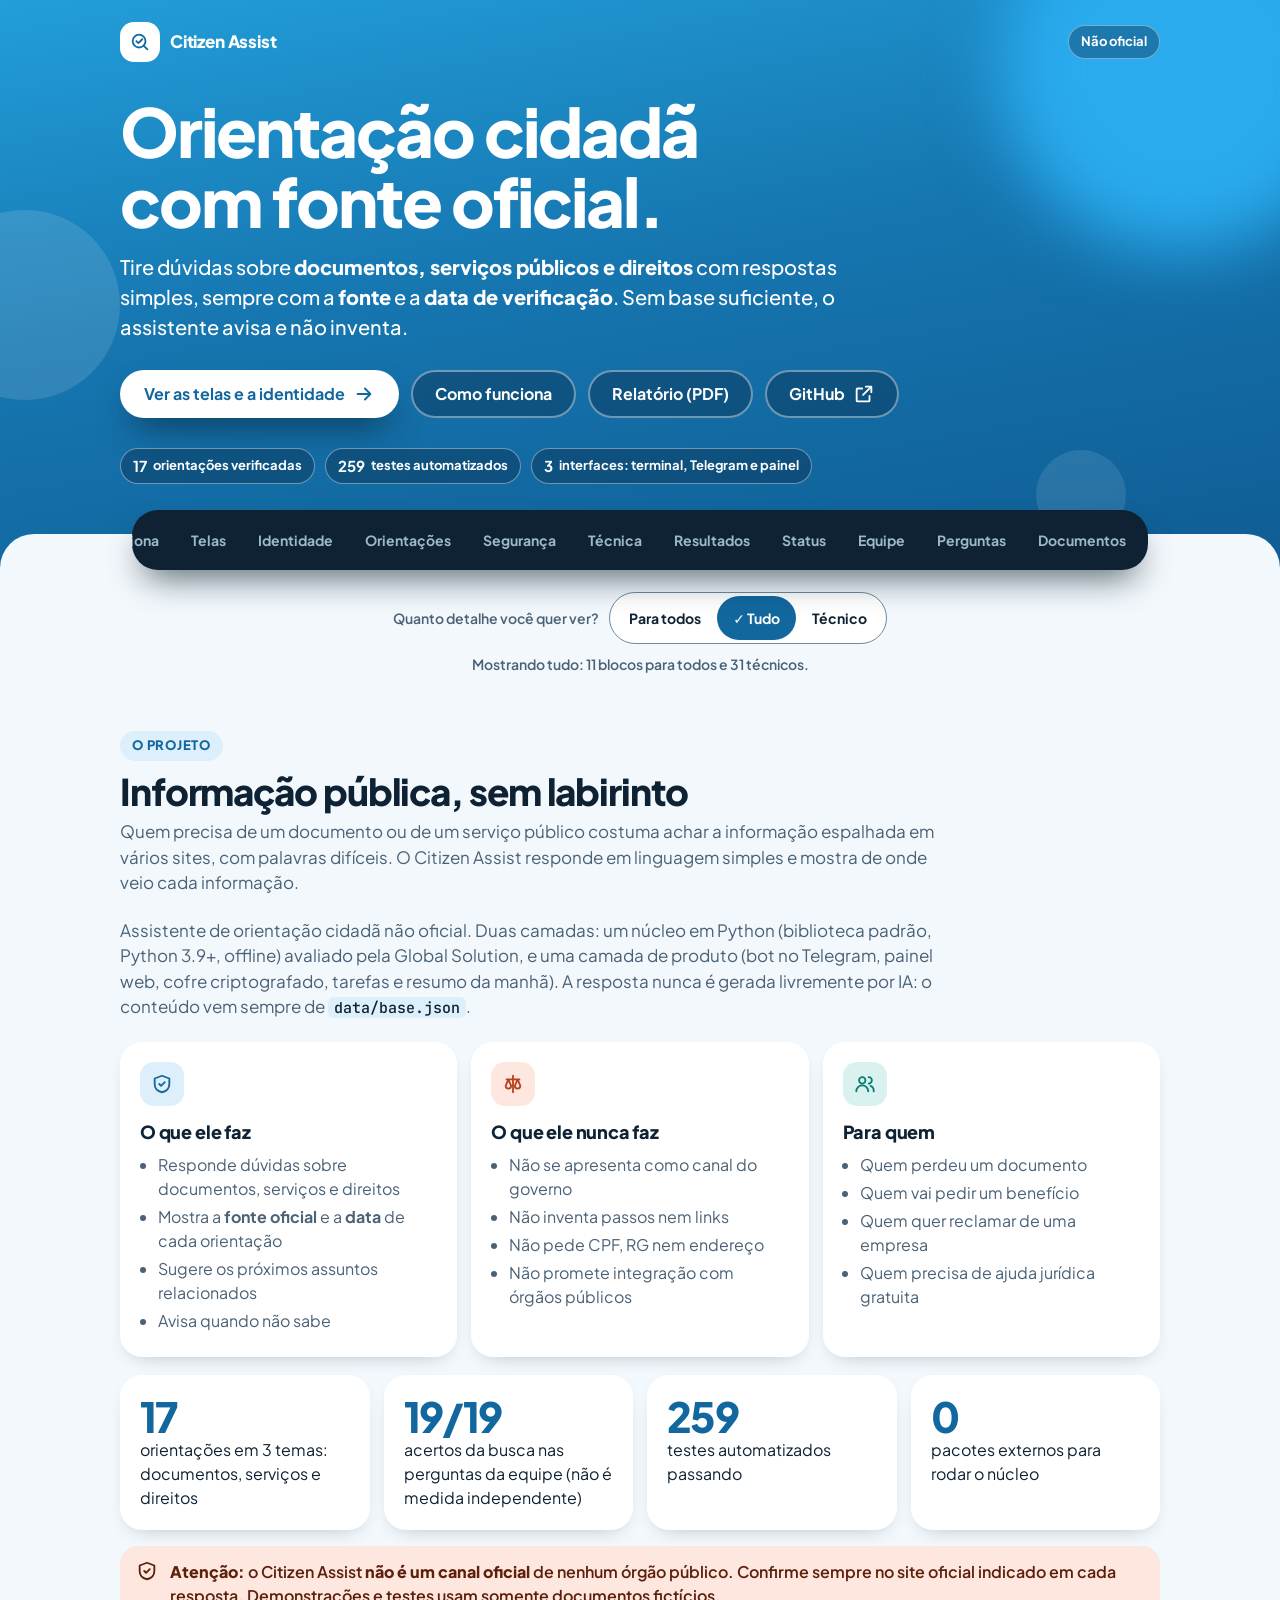
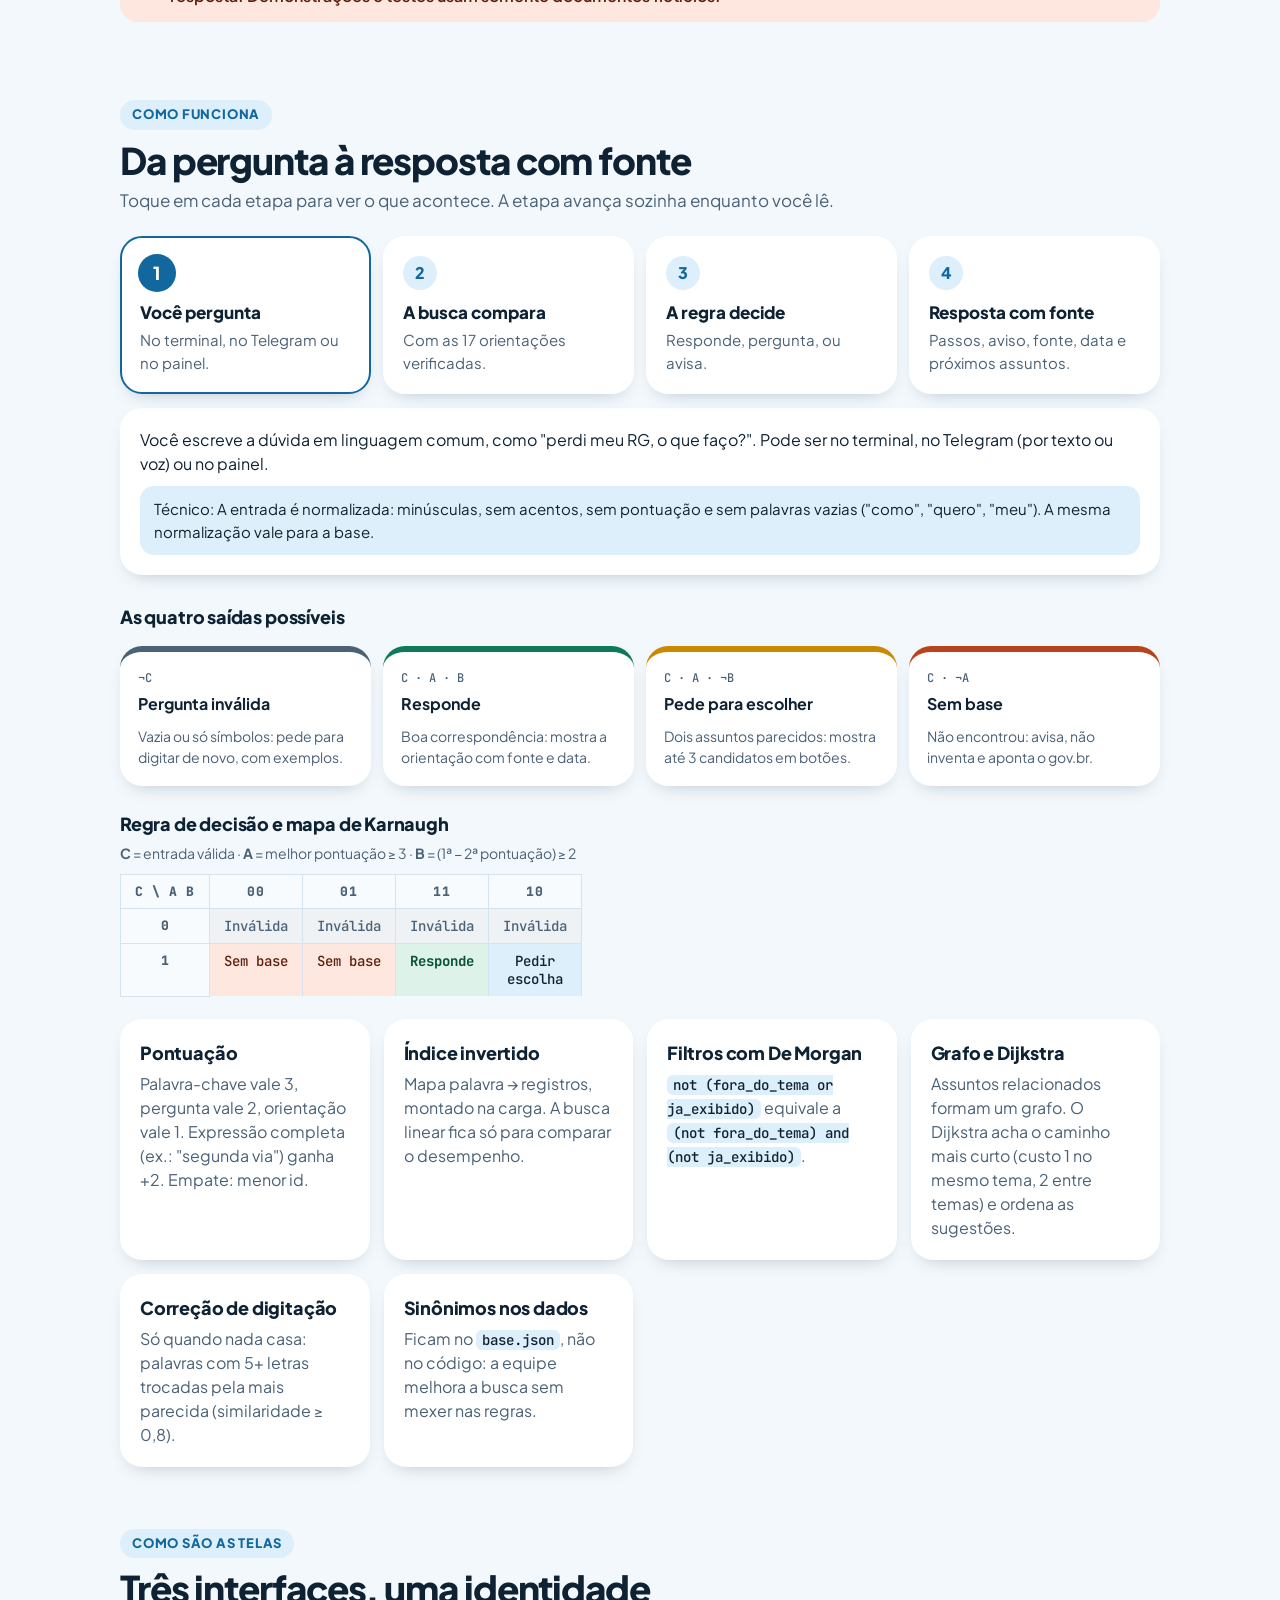
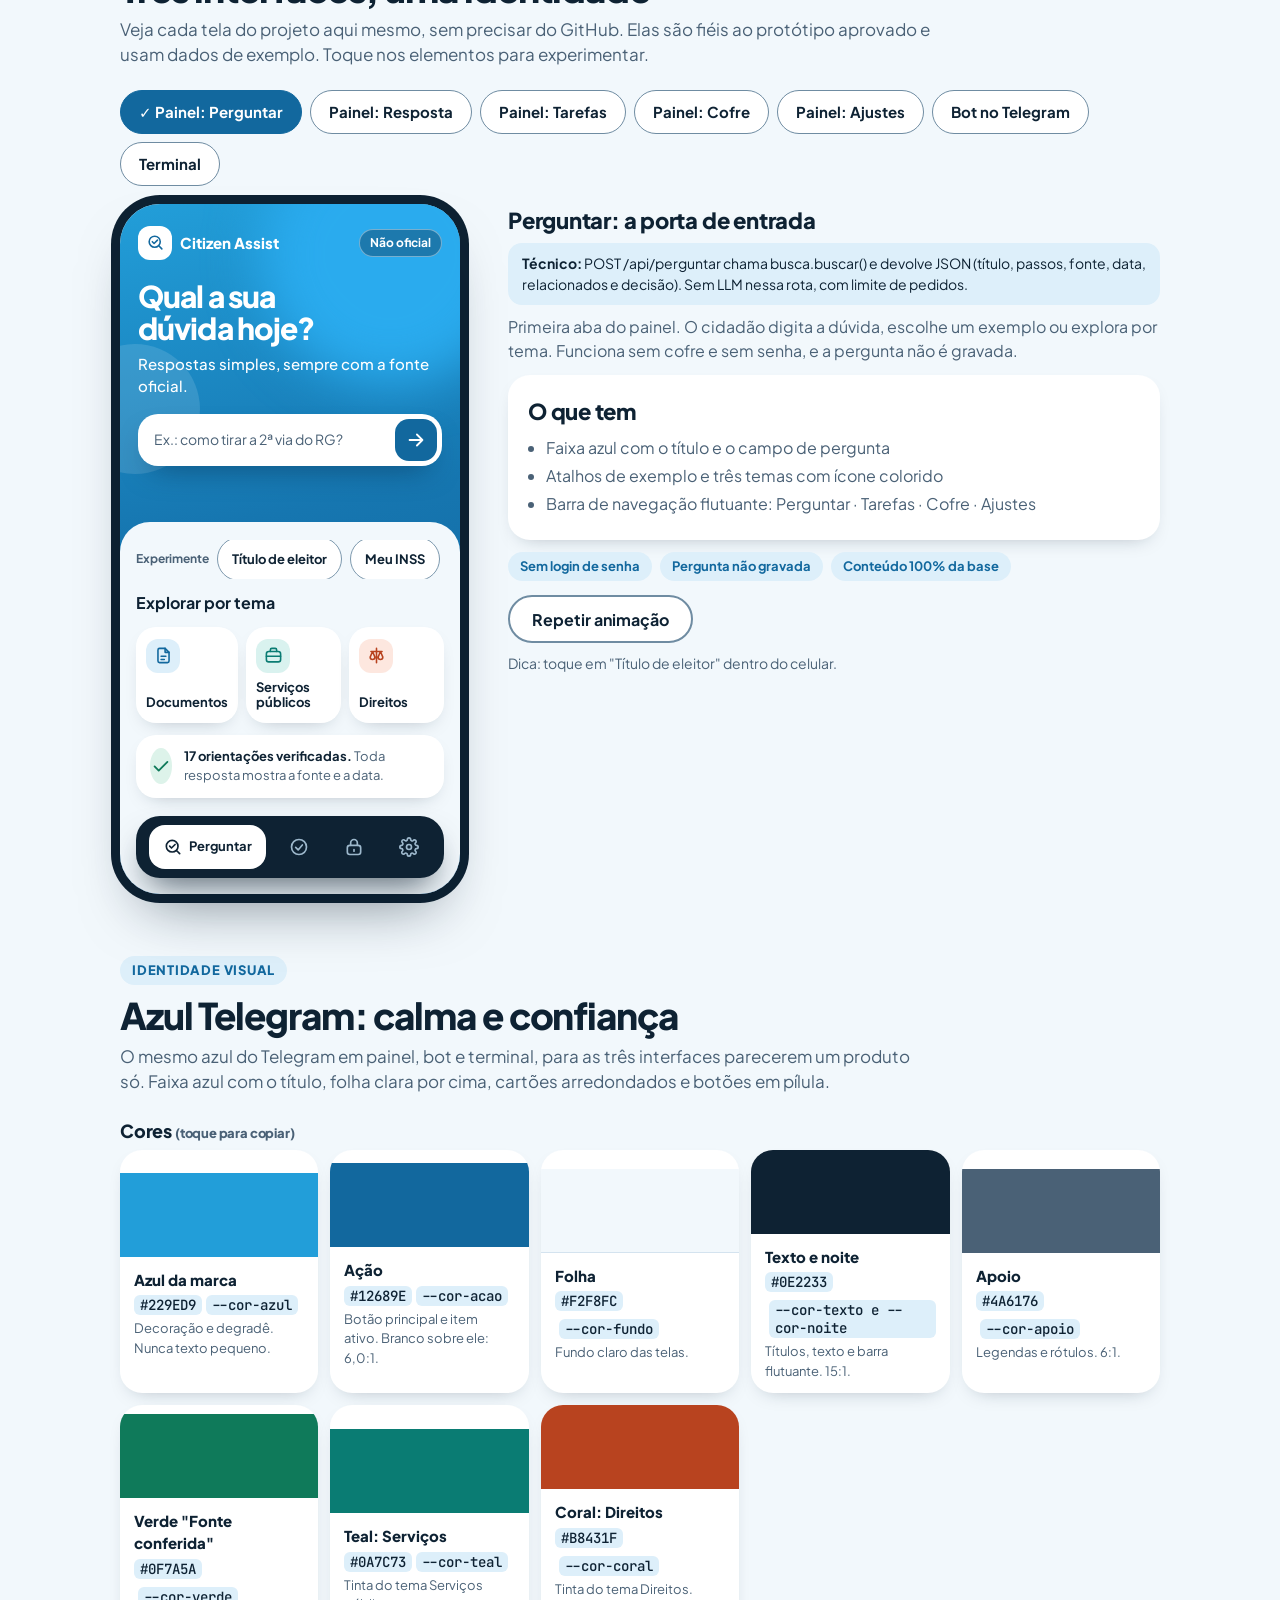
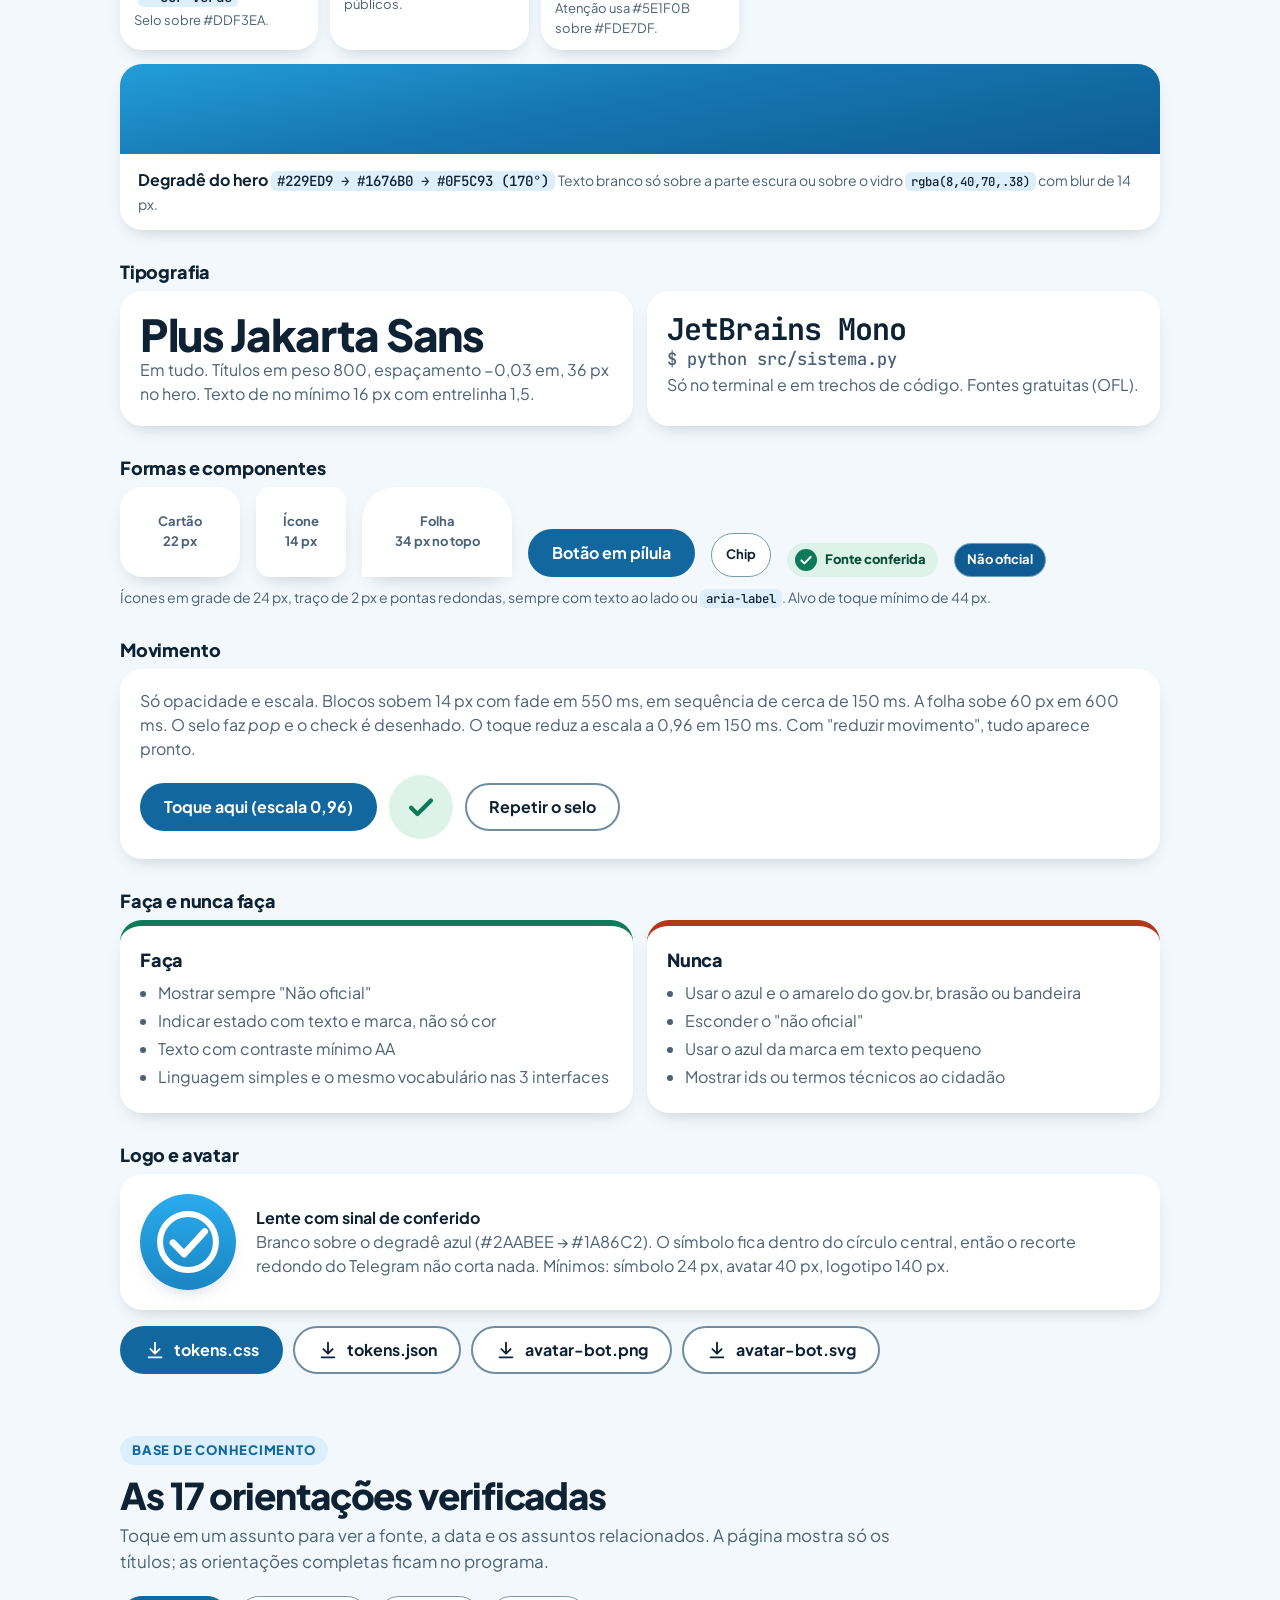
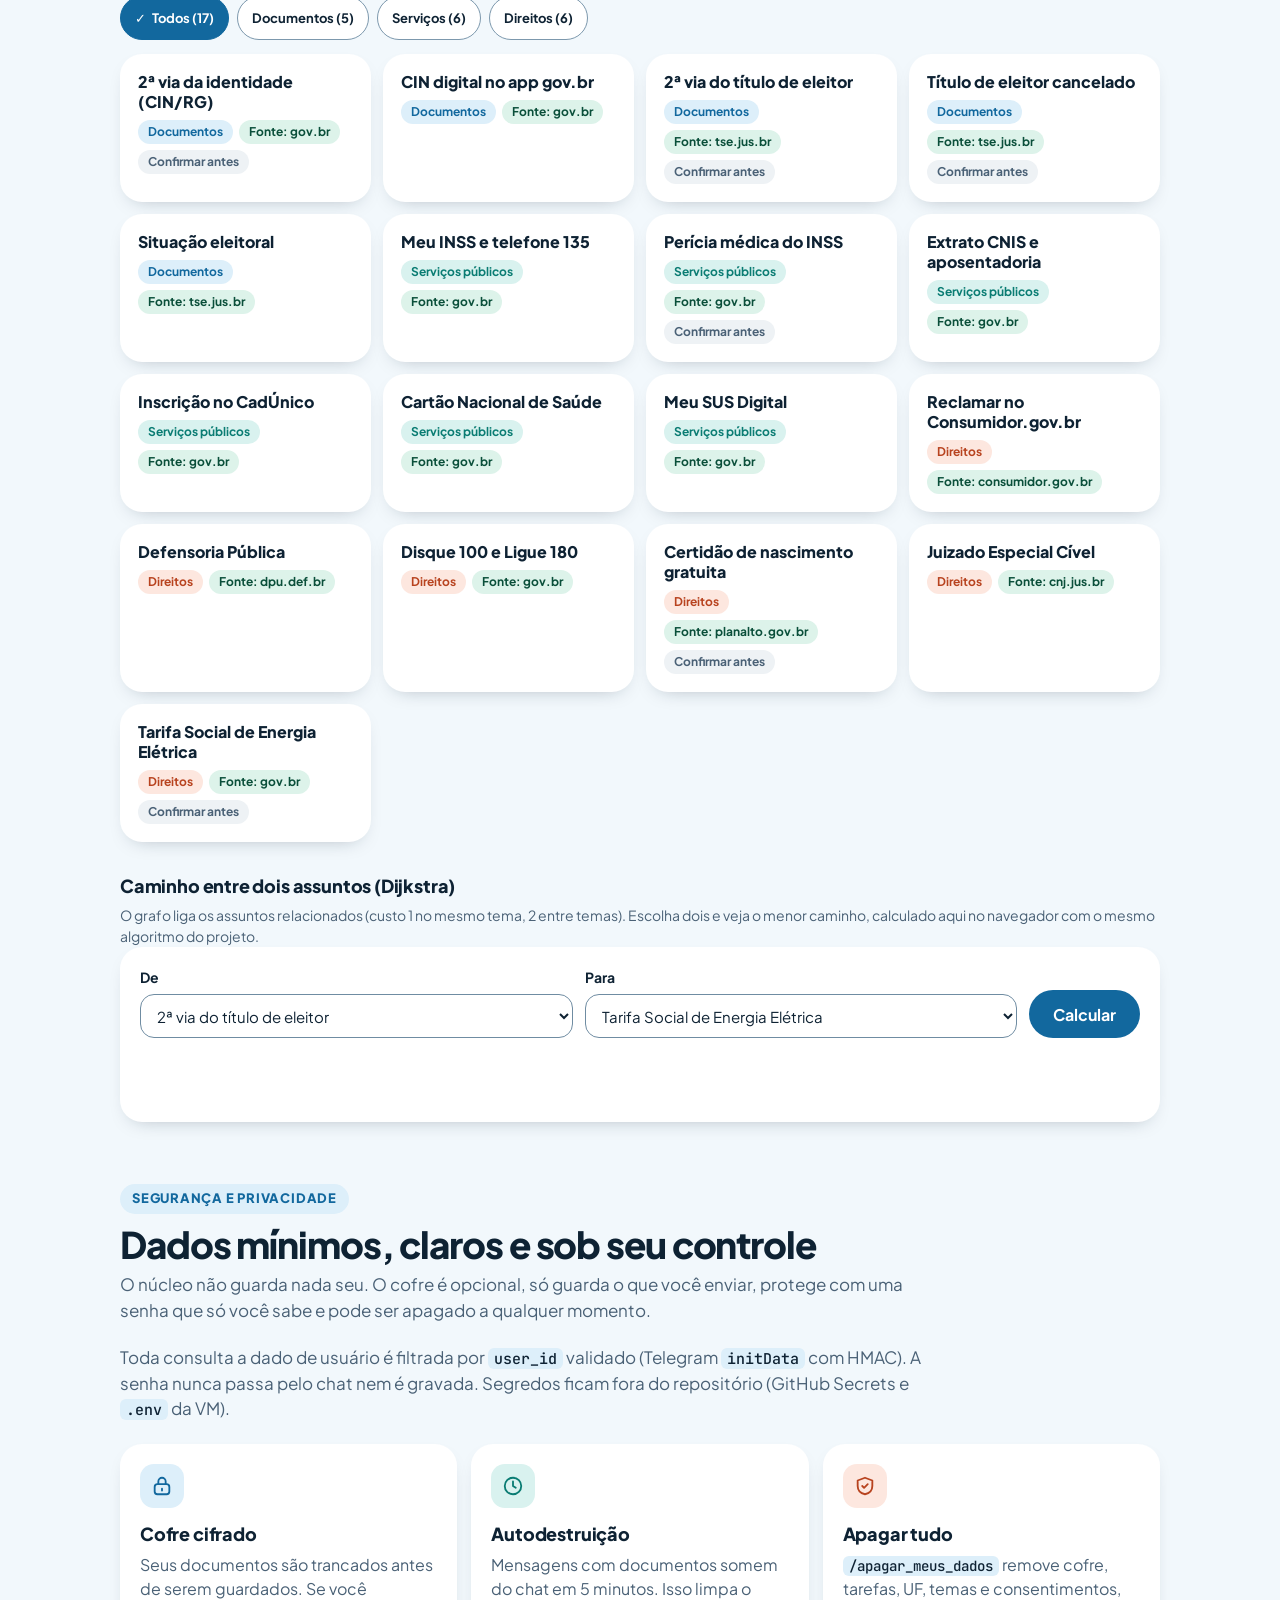
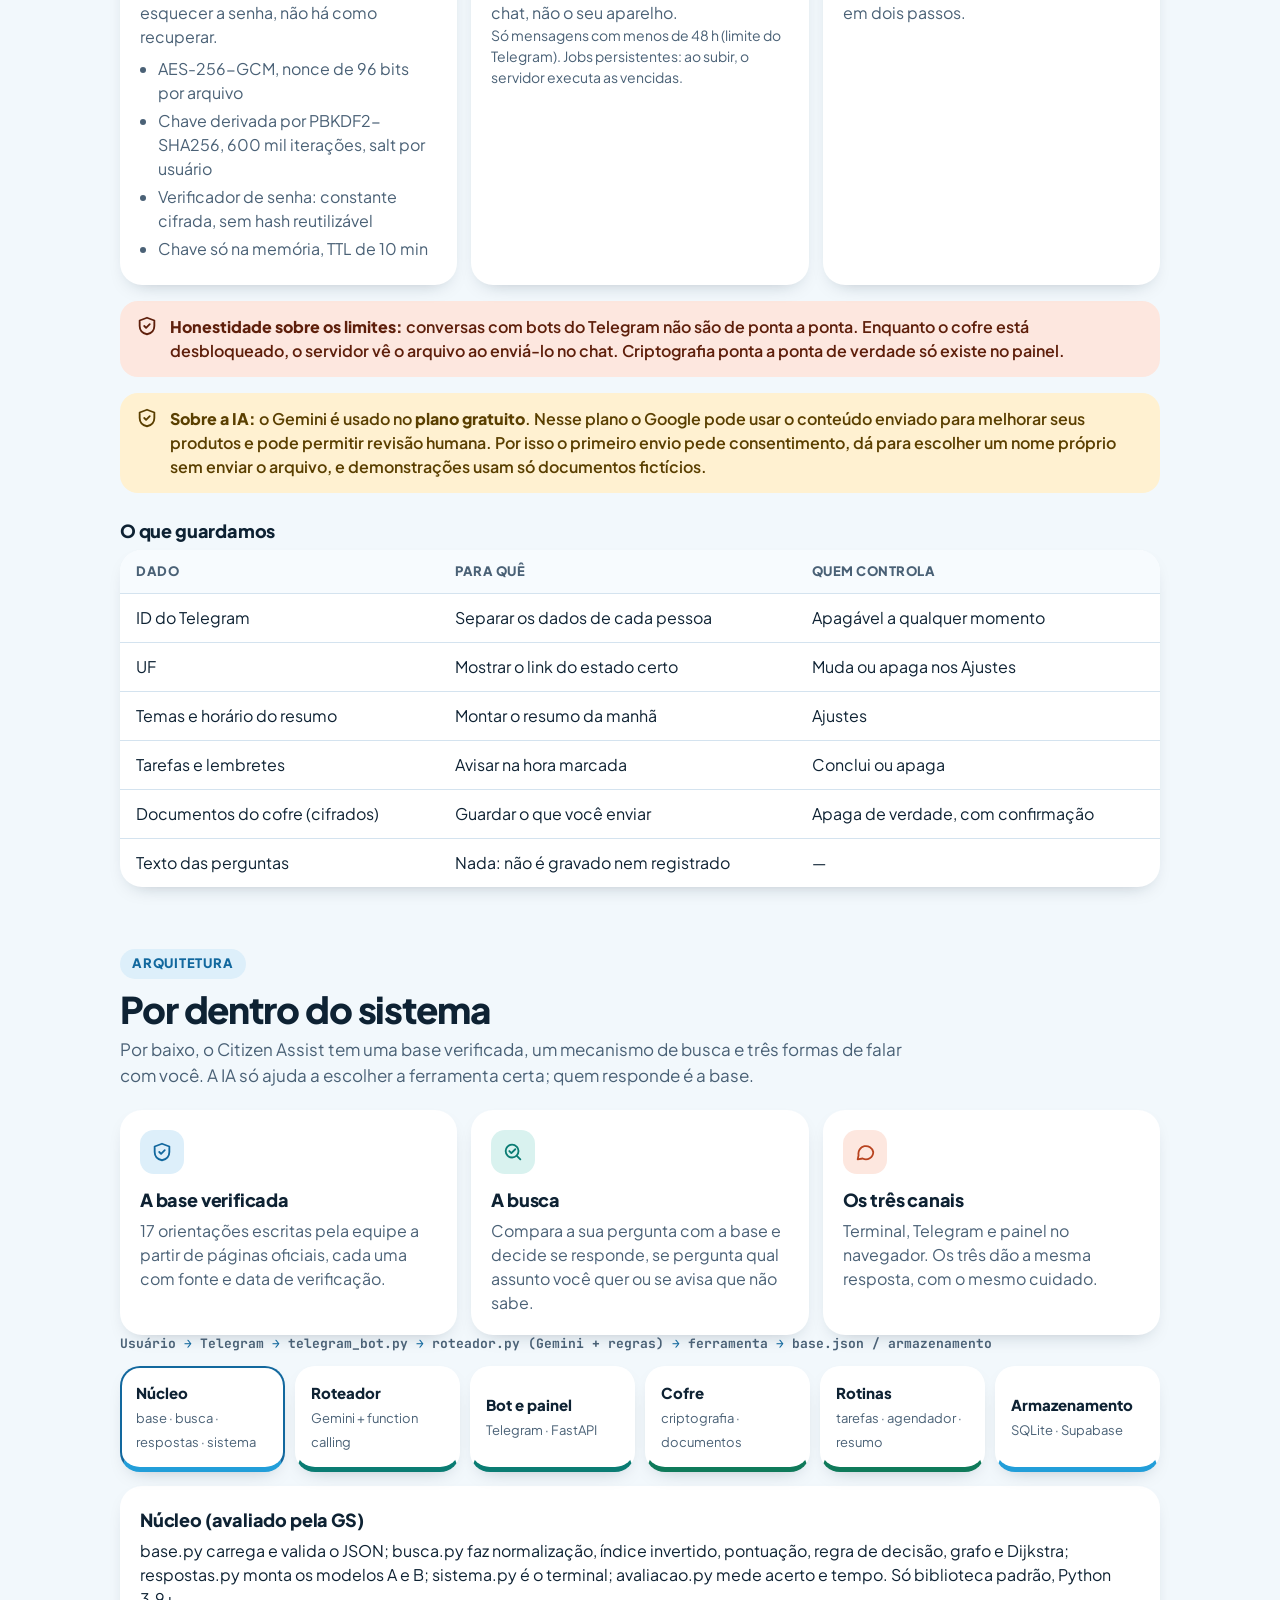
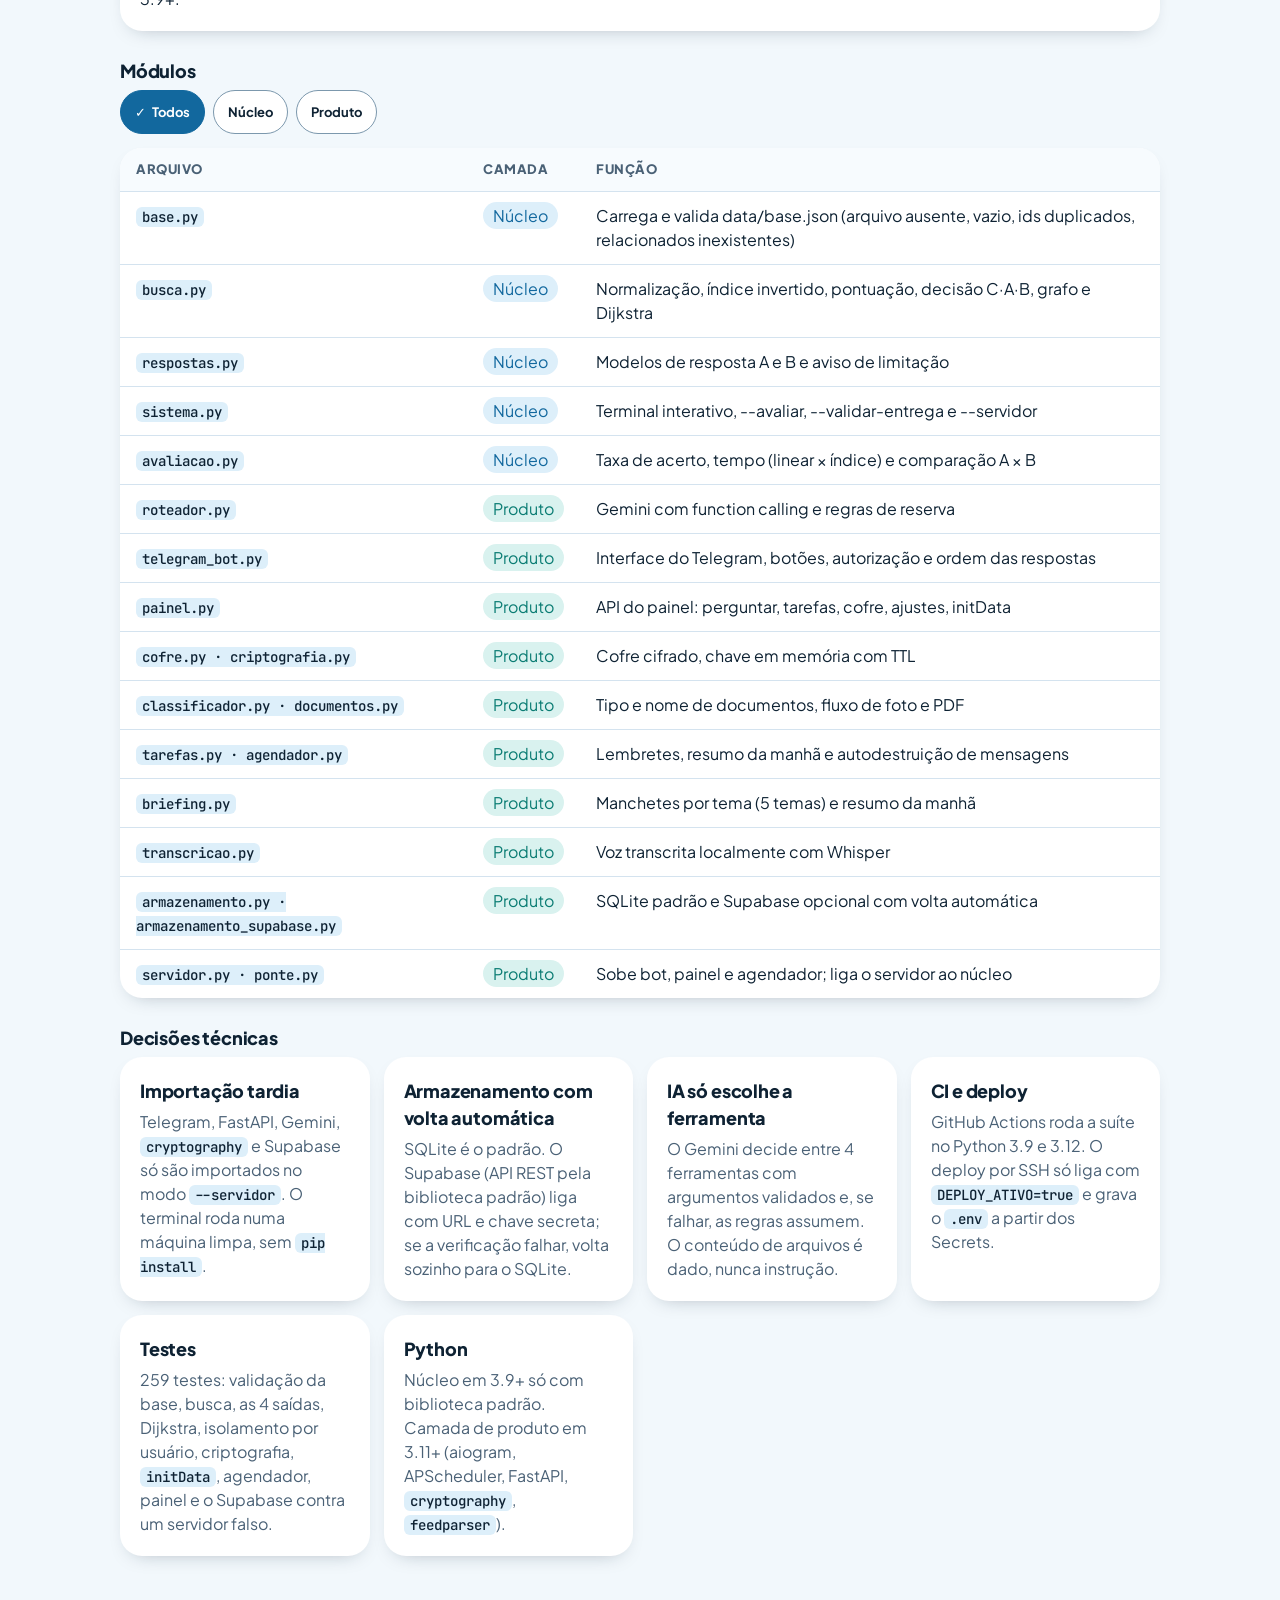
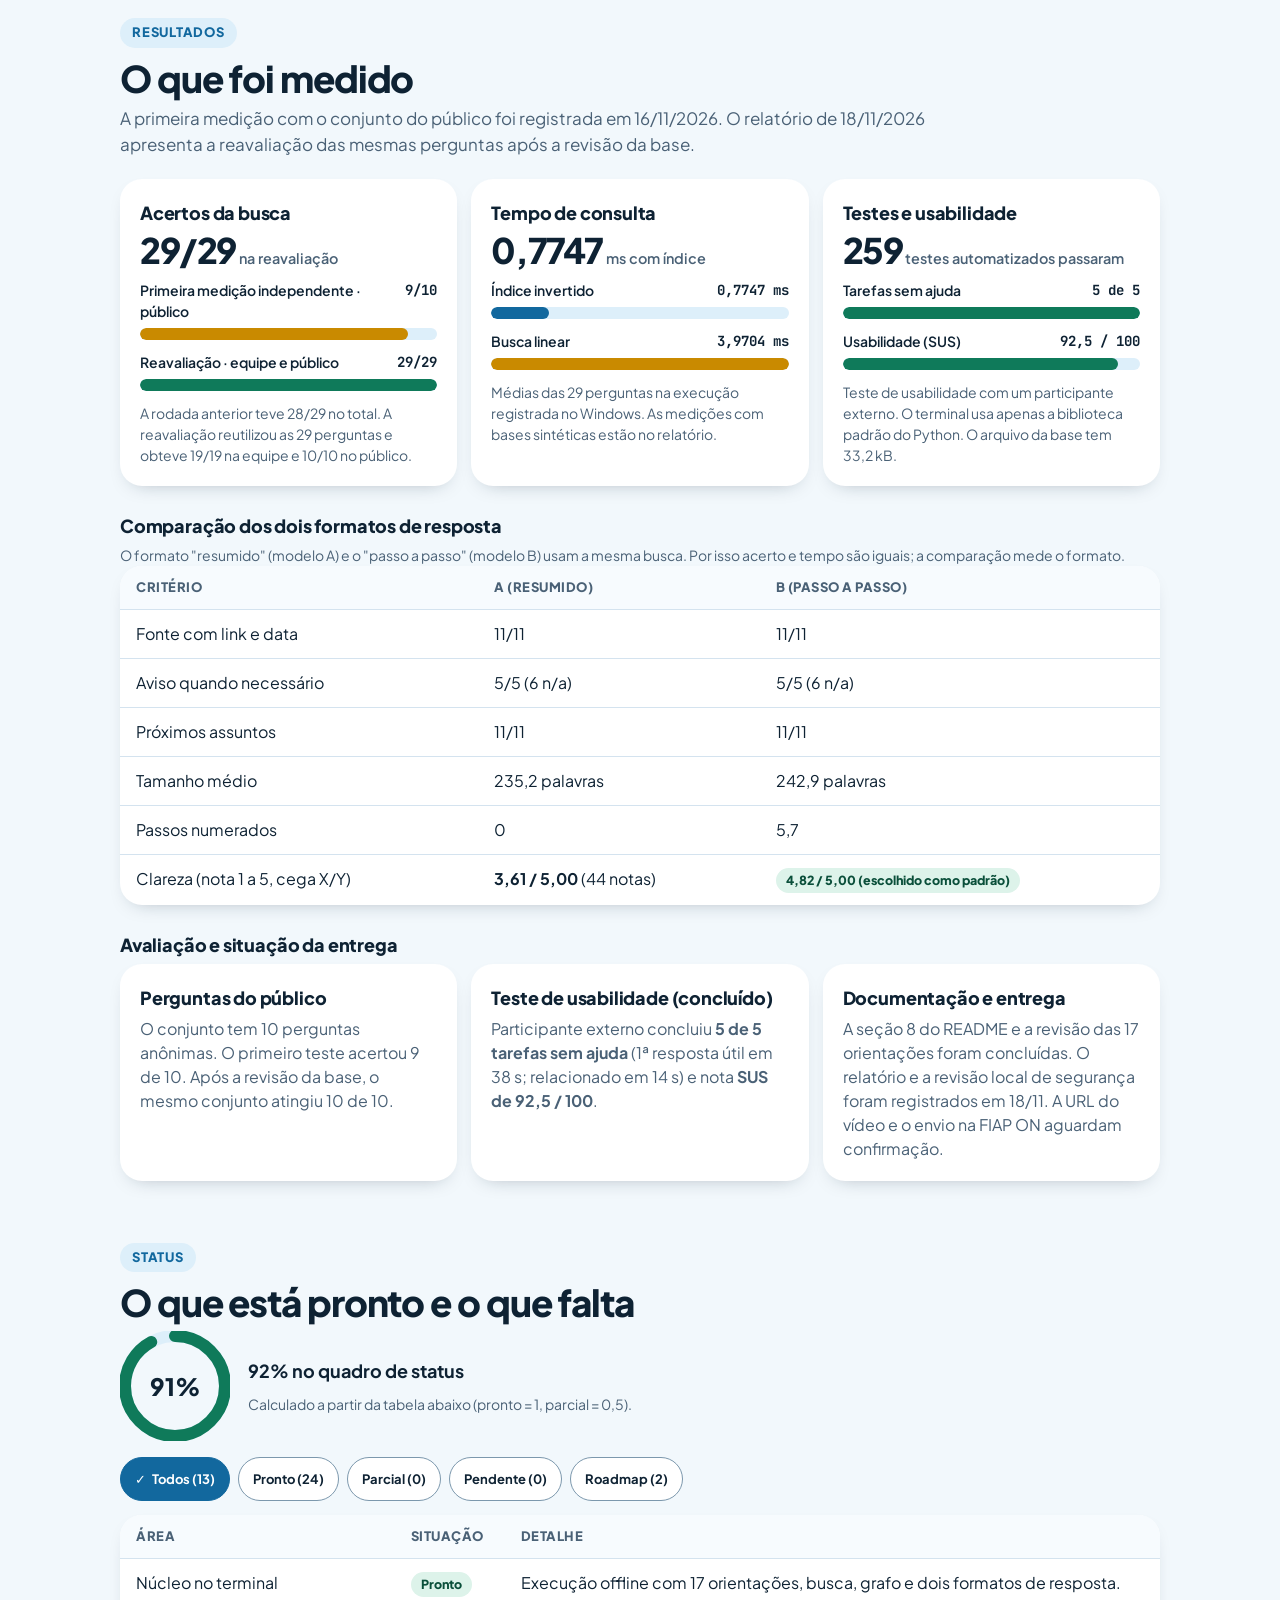
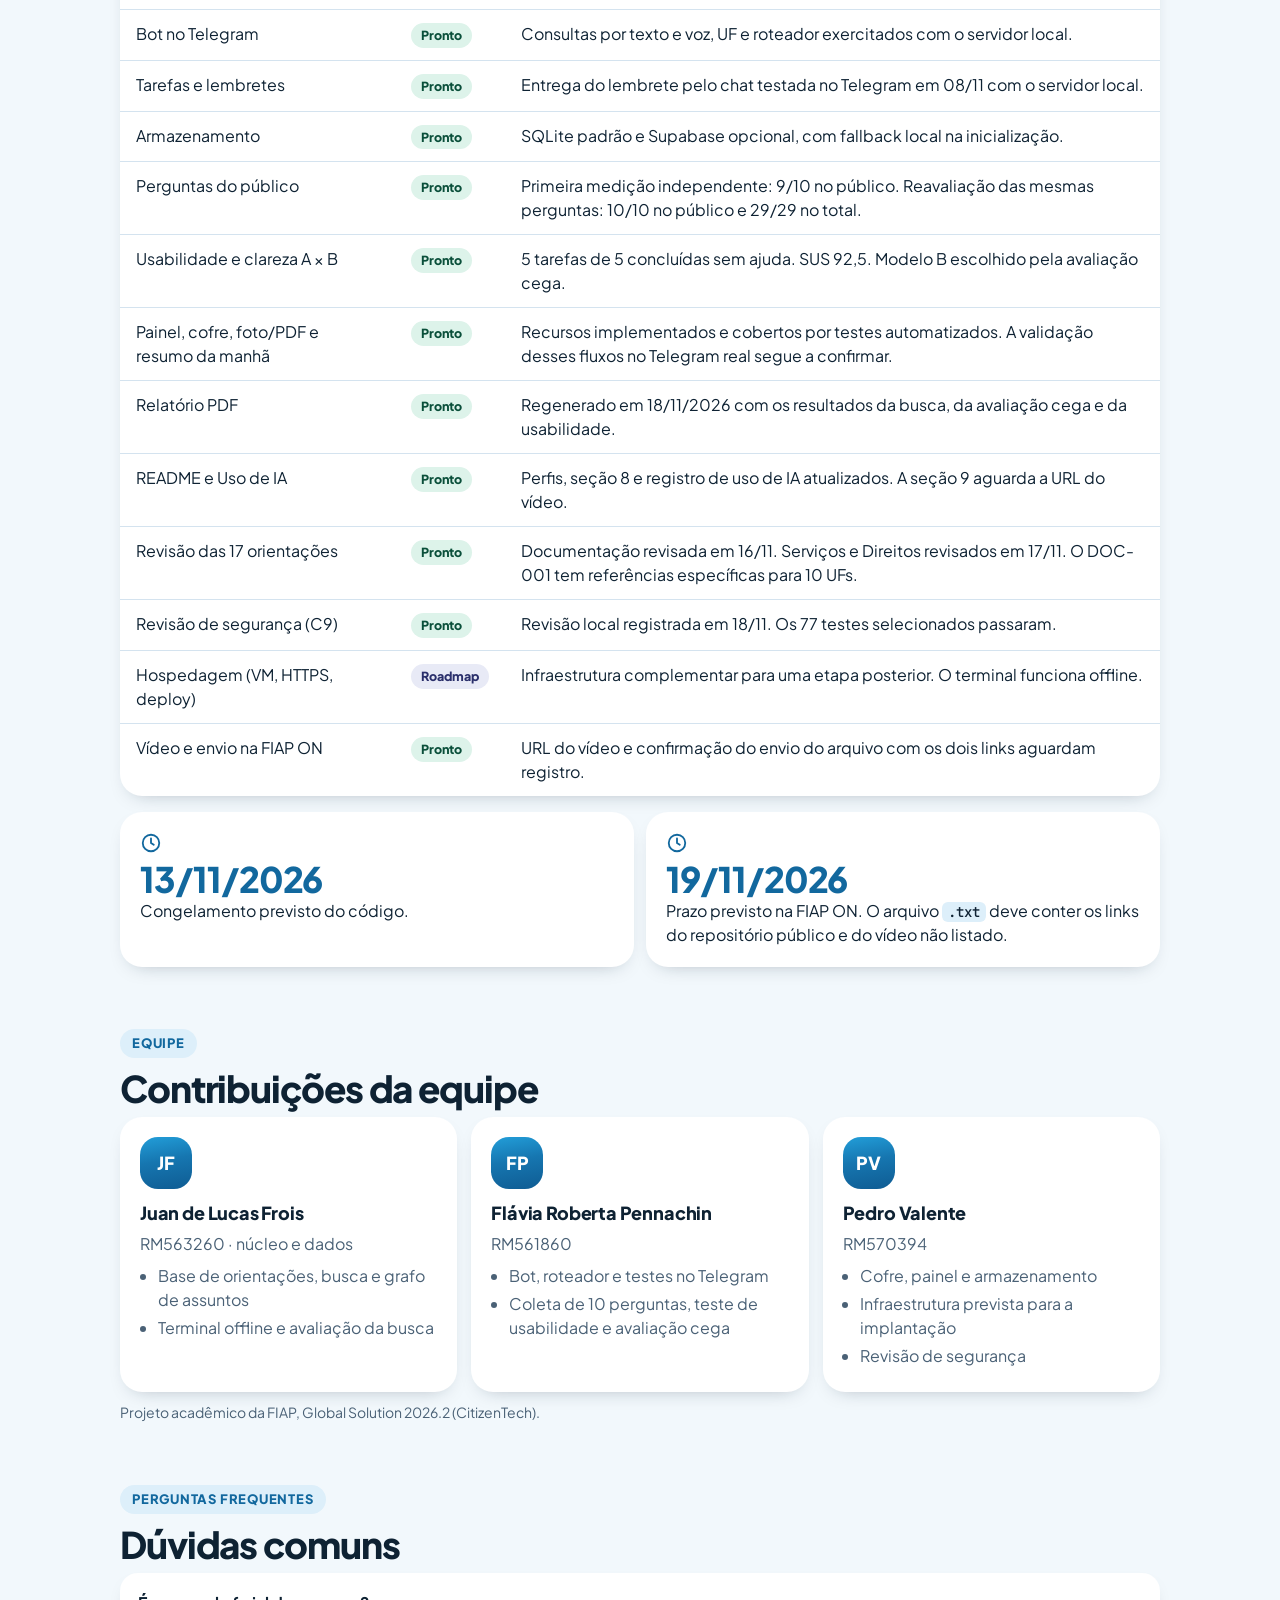
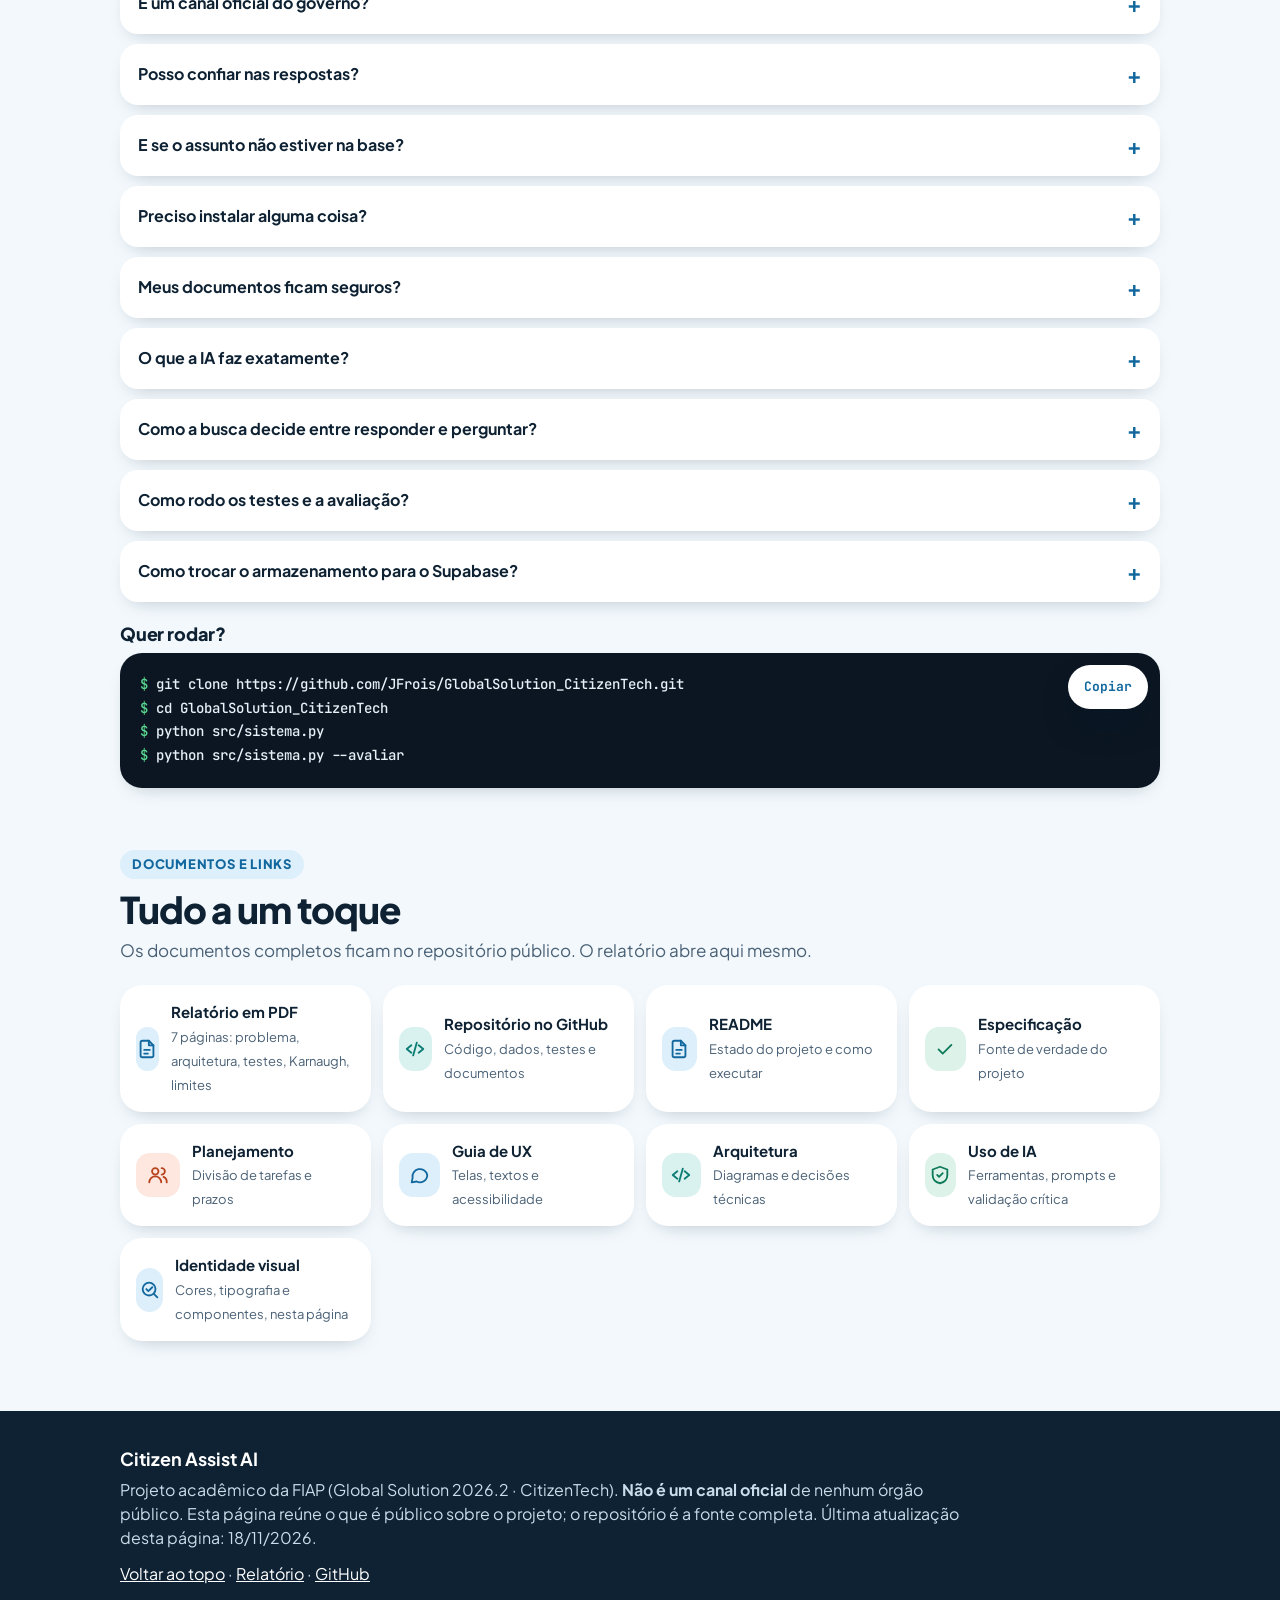
==== commit 87c07b84: "docs: atualizar a vitrine e as referencias estaduais da CIN" ====
--- a/docs/index.html
+++ b/docs/index.html
@@ -142,6 +142,7 @@
 tr:last-child td{border-bottom:0}
 tbody tr{transition:background .2s}
 tbody tr:hover{background:#F2F8FC}
+.karn-scroll{max-width:100%;overflow-x:auto}
 .karn{width:auto;margin:10px 0;font:500 14px var(--mono)}
 .karn td,.karn th{padding:8px 14px;text-align:center;border:1px solid var(--linha)}
 .karn td.r{background:var(--verde-s);color:var(--verde-t);font-weight:700}
@@ -329,7 +330,7 @@
 .anel .prog{stroke:var(--verde);stroke-linecap:round;stroke-dasharray:314;stroke-dashoffset:314;transition:stroke-dashoffset 1.3s var(--curva)}
 .anel b{position:absolute;inset:0;display:grid;place-items:center;font-size:24px;font-weight:800}
 .selo2{display:inline-block;font-size:12.5px;font-weight:800;padding:3px 10px;border-radius:999px;white-space:nowrap}
-.s-ok{background:var(--verde-s);color:var(--verde-t)}.s-pa{background:#FFF1D1;color:#6A4A00}.s-pe{background:var(--coral-s);color:var(--atencao)}.s-bl{background:#E8EAF6;color:#2A2F6B}
+.s-ok{background:var(--verde-s);color:var(--verde-t)}.s-pa{background:#FFF1D1;color:#6A4A00}.s-pe{background:var(--coral-s);color:var(--atencao)}.s-ro{background:#E8EAF6;color:#2A2F6B}
 .tempo{display:grid;gap:12px;grid-template-columns:repeat(auto-fit,minmax(200px,1fr));margin-top:16px}
 .tempo .cartao b{font-size:2.2rem;font-weight:800;color:var(--acao);letter-spacing:-.03em;display:block;line-height:1.1}
 
@@ -465,11 +466,13 @@
     <div data-nivel="tecnico" style="margin-top:24px">
       <h3>Regra de decisão e mapa de Karnaugh</h3>
       <p class="nota" style="margin-top:0"><b>C</b> = entrada válida · <b>A</b> = melhor pontuação ≥ 3 · <b>B</b> = (1ª − 2ª pontuação) ≥ 2</p>
-      <table class="karn" aria-label="Mapa de Karnaugh da regra de decisão">
-        <tr><th>C \ A B</th><th>00</th><th>01</th><th>11</th><th>10</th></tr>
-        <tr><th>0</th><td class="i">Inválida</td><td class="i">Inválida</td><td class="i">Inválida</td><td class="i">Inválida</td></tr>
-        <tr><th>1</th><td class="s">Sem base</td><td class="s">Sem base</td><td class="r">Responde</td><td class="e">Pedir escolha</td></tr>
-      </table>
+      <div class="karn-scroll" role="region" aria-label="Tabela da regra de decisão" tabindex="0">
+        <table class="karn" aria-label="Mapa de Karnaugh da regra de decisão">
+          <tr><th>C \ A B</th><th>00</th><th>01</th><th>11</th><th>10</th></tr>
+          <tr><th>0</th><td class="i">Inválida</td><td class="i">Inválida</td><td class="i">Inválida</td><td class="i">Inválida</td></tr>
+          <tr><th>1</th><td class="s">Sem base</td><td class="s">Sem base</td><td class="r">Responde</td><td class="e">Pedir escolha</td></tr>
+        </table>
+      </div>
       <div class="grade" style="margin-top:12px">
         <div class="cartao"><h3>Pontuação</h3><p>Palavra-chave vale 3, pergunta vale 2, orientação vale 1. Expressão completa (ex.: "segunda via") ganha +2. Empate: menor id.</p></div>
         <div class="cartao"><h3>Índice invertido</h3><p>Mapa palavra → registros, montado na carga. A busca linear fica só para comparar o desempenho.</p></div>
@@ -829,23 +832,29 @@
   <section class="sec rev" id="qualidade">
     <span class="rot">Resultados</span>
     <h2>O que foi medido</h2>
-    <p class="lead">Números reais atualizados em 16/11/2026 com o conjunto da equipe (19 perguntas), conjunto do público (10 perguntas anônimas), avaliação cega de clareza A × B e teste de usabilidade (SUS).</p>
+    <p class="lead">A primeira medição com o conjunto do público foi registrada em 16/11/2026. O relatório de 18/11/2026 apresenta a reavaliação das mesmas perguntas após a revisão da base.</p>
     <div class="metricas">
-      <div class="cartao"><h3>Integridade</h3><div class="valor">259<small> / 259 testes</small></div>
-        <div class="bar"><div class="bar-t"><span>Testes automatizados</span><b>100%</b></div><div class="fio"><i class="v" data-w="100"></i></div></div>
-        <div class="bar"><div class="bar-t"><span>Busca · equipe (19) / público (10)</span><b>100% / 90%</b></div><div class="fio"><i class="v" data-w="96.6"></i></div></div>
-        <div class="bar"><div class="bar-t"><span>Usabilidade (5 tarefas · SUS)</span><b>92,5 pts</b></div><div class="fio"><i class="v" data-w="92.5"></i></div></div>
-        <p class="nota">Taxa geral de acerto: 28/29 (96,6%). No conjunto independente do público (medido sem alterar a base), acertou 9/10 (90,0%).</p></div>
-      <div class="cartao"><h3>Latência</h3><div class="valor">0,009<small> ms por consulta</small></div>
-        <div class="bar"><div class="bar-t"><span>Índice · 17 registros</span><b>0,0090 ms</b></div><div class="fio"><i data-w="2"></i></div></div>
-        <div class="bar"><div class="bar-t"><span>Linear · 17 registros</span><b>0,9453 ms</b></div><div class="fio"><i class="a" data-w="100"></i></div></div>
-        <div class="bar"><div class="bar-t"><span>Índice · 17.000 registros</span><b>4,9 ms</b></div><div class="fio"><i data-w="1"></i></div></div>
-        <p class="nota">Com 17.000 registros sintéticos a busca linear leva 948 ms (cerca de 193 vezes mais). Barras na escala da busca linear de cada base.</p></div>
-      <div class="cartao"><h3>Consumo</h3><div class="valor">22,7<small> MB de pico</small></div>
-        <div class="bar"><div class="bar-t"><span>Memória do núcleo (19 consultas)</span><b>22,7 MB</b></div><div class="fio"><i data-w="2.3"></i></div></div>
-        <div class="bar"><div class="bar-t"><span>Base de conhecimento</span><b>18 KB</b></div><div class="fio"><i data-w="1"></i></div></div>
-        <div class="bar"><div class="bar-t"><span>Pacotes externos</span><b>0</b></div><div class="fio"><i data-w="0"></i></div></div>
-        <p class="nota">Memória em relação a 1 GB. O modo servidor usa mais (Whisper e bibliotecas do bot).</p></div>
+      <div class="cartao">
+        <h3>Acertos da busca</h3>
+        <div class="valor">29/29<small> na reavaliação</small></div>
+        <div class="bar"><div class="bar-t"><span>Primeira medição independente · público</span><b>9/10</b></div><div class="fio"><i class="a" data-w="90"></i></div></div>
+        <div class="bar"><div class="bar-t"><span>Reavaliação · equipe e público</span><b>29/29</b></div><div class="fio"><i class="v" data-w="100"></i></div></div>
+        <p class="nota">A rodada anterior teve 28/29 no total. A reavaliação reutilizou as 29 perguntas e obteve 19/19 na equipe e 10/10 no público.</p>
+      </div>
+      <div class="cartao">
+        <h3>Tempo de consulta</h3>
+        <div class="valor">0,7747<small> ms com índice</small></div>
+        <div class="bar"><div class="bar-t"><span>Índice invertido</span><b>0,7747 ms</b></div><div class="fio"><i data-w="19.5"></i></div></div>
+        <div class="bar"><div class="bar-t"><span>Busca linear</span><b>3,9704 ms</b></div><div class="fio"><i class="a" data-w="100"></i></div></div>
+        <p class="nota">Médias das 29 perguntas na execução registrada no Windows. As medições com bases sintéticas estão no relatório.</p>
+      </div>
+      <div class="cartao">
+        <h3>Testes e usabilidade</h3>
+        <div class="valor">259<small> testes automatizados passaram</small></div>
+        <div class="bar"><div class="bar-t"><span>Tarefas sem ajuda</span><b>5 de 5</b></div><div class="fio"><i class="v" data-w="100"></i></div></div>
+        <div class="bar"><div class="bar-t"><span>Usabilidade (SUS)</span><b>92,5 / 100</b></div><div class="fio"><i class="v" data-w="92.5"></i></div></div>
+        <p class="nota">Teste de usabilidade com um participante externo. O terminal usa apenas a biblioteca padrão do Python. O arquivo da base tem 33,2 kB.</p>
+      </div>
     </div>
     <h3 style="margin-top:26px">Comparação dos dois formatos de resposta</h3>
     <p class="nota" style="margin-top:0">O formato "resumido" (modelo A) e o "passo a passo" (modelo B) usam a mesma busca. Por isso acerto e tempo são iguais; a comparação mede o formato.</p>
@@ -853,15 +862,15 @@
       <tr><td>Fonte com link e data</td><td>11/11</td><td>11/11</td></tr>
       <tr><td>Aviso quando necessário</td><td>5/5 (6 n/a)</td><td>5/5 (6 n/a)</td></tr>
       <tr><td>Próximos assuntos</td><td>11/11</td><td>11/11</td></tr>
-      <tr><td>Tamanho médio</td><td>141,3 palavras</td><td>147,9 palavras</td></tr>
-      <tr><td>Passos numerados</td><td>0</td><td>4,6</td></tr>
+      <tr><td>Tamanho médio</td><td>235,2 palavras</td><td>242,9 palavras</td></tr>
+      <tr><td>Passos numerados</td><td>0</td><td>5,7</td></tr>
       <tr><td>Clareza (nota 1 a 5, cega X/Y)</td><td><b>3,61 / 5,00</b> (44 notas)</td><td><span class="selo2 s-ok">4,82 / 5,00 (escolhido como padrão)</span></td></tr>
     </tbody></table></div>
-    <h3 style="margin-top:26px">Medições concluídas na Frente B e o que falta</h3>
+    <h3 style="margin-top:26px">Avaliação e situação da entrega</h3>
     <div class="grade">
-      <div class="cartao"><h3>Perguntas do público (concluído)</h3><p>10 perguntas anônimas (<code>P01</code> a <code>P10</code>) medidas antes de qualquer ajuste: <b>9/10 (90,0%)</b> de acerto (28/29 = 96,6% geral).</p></div>
+      <div class="cartao"><h3>Perguntas do público</h3><p>O conjunto tem 10 perguntas anônimas. O primeiro teste acertou 9 de 10. Após a revisão da base, o mesmo conjunto atingiu 10 de 10.</p></div>
       <div class="cartao"><h3>Teste de usabilidade (concluído)</h3><p>Participante externo concluiu <b>5 de 5 tarefas sem ajuda</b> (1ª resposta útil em 38 s; relacionado em 14 s) e nota <b>SUS de 92,5 / 100</b>.</p></div>
-      <div class="cartao"><h3>Frente C e entrega (concluído)</h3><p>A seção 8 do README foi finalizada, as orientações de Serviços e Direitos foram revisadas e o <code>docs/relatorio.pdf</code> foi atualizado. O vídeo foi publicado no YouTube como não listado e o arquivo <code>.txt</code> com o linkdo vídeo e do repositório foi enviado pela FIAP ON</p></div>
+      <div class="cartao"><h3>Documentação e entrega</h3><p>A seção 8 do README e a revisão das 17 orientações foram concluídas. O relatório e a revisão local de segurança foram registrados em 18/11. A URL do vídeo e o envio na FIAP ON aguardam confirmação.</p></div>
     </div>
   </section>
 
@@ -876,19 +885,19 @@
     <div class="filtros" id="filtros-status" role="group" aria-label="Filtrar por situação"></div>
     <div class="tab"><table><thead><tr><th>Área</th><th>Situação</th><th>Detalhe</th></tr></thead><tbody id="tb-status"></tbody></table></div>
     <div class="tempo">
-      <div class="cartao"><svg class="i" aria-hidden="true" style="color:var(--acao)"><use href="#i-relogio"/></svg><b id="d-congela">—</b>para o congelamento do código (13/11/2026). O que não estiver testado vira roadmap.</div>
-      <div class="cartao"><svg class="i" aria-hidden="true" style="color:var(--acao)"><use href="#i-relogio"/></svg><b id="d-entrega">—</b>para a entrega na FIAP ON (19/11/2026): repositório público, vídeo "Não Listado" e um .txt com os dois links.</div>
+      <div class="cartao"><svg class="i" aria-hidden="true" style="color:var(--acao)"><use href="#i-relogio"/></svg><b>13/11/2026</b>Congelamento previsto do código.</div>
+      <div class="cartao"><svg class="i" aria-hidden="true" style="color:var(--acao)"><use href="#i-relogio"/></svg><b>19/11/2026</b>Prazo previsto na FIAP ON. O arquivo <code>.txt</code> deve conter os links do repositório público e do vídeo não listado.</div>
     </div>
   </section>
 
   <!-- ===== EQUIPE ===== -->
   <section class="sec rev" id="equipe">
     <span class="rot">Equipe</span>
-    <h2>Quem faz o quê agora</h2>
+    <h2>Contribuições da equipe</h2>
     <div class="grade">
-      <div class="cartao lift"><div class="avatar">JF</div><h3>Juan de Lucas Frois</h3><p>RM563260 · núcleo e dados</p><ul><li>Base de Orientações</li><li>Consolidar README e relatório</li><li>Testar em máquina limpa e no Windows</li><li>Decidir o formato padrão (A ou B)</li></ul></div>
-      <div class="cartao lift"><div class="avatar">FP</div><h3>Flávia Roberta Pennachin</h3><p>RM561860 · bot, testes e comparação A × B</p><ul><li>Coletar 10+ perguntas do público</li><li>Teste de usabilidade com pessoa de fora</li><li>Notas de clareza (folha cega)</li><li>Testar no Telegram real</li></ul></div>
-      <div class="cartao lift"><div class="avatar">PV</div><h3>Pedro Valente</h3><p>RM570394 · cofre, painel e infraestrutura</p><ul><li>Escolher onde hospedar e subir a VM</li><li>HTTPS com DuckDNS e Caddy; deploy</li><li>Testar o Mini App no Telegram real</li><li>Revisão de segurança</li></ul></div>
+      <div class="cartao lift"><div class="avatar">JF</div><h3>Juan de Lucas Frois</h3><p>RM563260 · núcleo e dados</p><ul><li>Base de orientações, busca e grafo de assuntos</li><li>Terminal offline e avaliação da busca</li></ul></div>
+      <div class="cartao lift"><div class="avatar">FP</div><h3>Flávia Roberta Pennachin</h3><p>RM561860</p><ul><li>Bot, roteador e testes no Telegram</li><li>Coleta de 10 perguntas, teste de usabilidade e avaliação cega</li></ul></div>
+      <div class="cartao lift"><div class="avatar">PV</div><h3>Pedro Valente</h3><p>RM570394</p><ul><li>Cofre, painel e armazenamento</li><li>Infraestrutura prevista para a implantação</li><li>Revisão de segurança</li></ul></div>
     </div>
     <p class="nota">Projeto acadêmico da FIAP, Global Solution 2026.2 (CitizenTech).</p>
   </section>
@@ -903,8 +912,8 @@
     <details data-nivel="simples"><summary>Preciso instalar alguma coisa?</summary><div class="resp">Para o terminal, só o Python 3.9 ou superior. Sem internet, sem chaves, sem <code>pip install</code>. O Telegram e o painel dependem de um servidor ligado.</div></details>
     <details data-nivel="simples"><summary>Meus documentos ficam seguros?</summary><div class="resp">O cofre cifra antes de guardar e só abre com a sua senha, mas tem limites: no chat o servidor vê o arquivo ao enviar, e o Gemini (plano gratuito) pode reter o que for enviado para classificar. Por isso, nas demonstrações, usamos só documentos fictícios.</div></details>
     <details data-nivel="simples"><summary>O que a IA faz exatamente?</summary><div class="resp">Escolhe qual ferramenta usar e sugere o nome de um documento do cofre. Ela <b>não escreve</b> a resposta ao cidadão. A voz é transcrita localmente, sem IA na nuvem.</div></details>
-    <details data-nivel="tecnico"><summary>Como a busca decide entre responder e perguntar?</summary><div class="resp">Pela pontuação: se a melhor passa de 3 e a diferença para a segunda é de pelo menos 2, responde; se passa mas a diferença é menor, mostra até 3 candidatos; se não passa, avisa que não há base.</div></details>
-    <details data-nivel="tecnico"><summary>Como rodo os testes e a avaliação?</summary><div class="resp"><code>python -m unittest discover -s testes -t .</code> roda os 259 testes e <code>python src/sistema.py --avaliar</code> mede acerto e tempo e grava os CSVs em <code>testes/</code>.</div></details>
+    <details data-nivel="tecnico"><summary>Como a busca decide entre responder e perguntar?</summary><div class="resp">O sistema usa limiar de 3 pontos e margem de 2 pontos entre os dois primeiros resultados. Dependendo da correspondência, responde, apresenta até três candidatos ou avisa que a base é insuficiente.</div></details>
+    <details data-nivel="tecnico"><summary>Como rodo os testes e a avaliação?</summary><div class="resp"><code>python -m unittest discover -s testes -t .</code> executa a suíte, que tem 259 testes com as dependências do servidor. <code>python src/sistema.py --avaliar</code> mede acerto e tempo e grava os CSVs em <code>testes/</code>.</div></details>
     <details data-nivel="tecnico"><summary>Como trocar o armazenamento para o Supabase?</summary><div class="resp">Rode o schema (<code>deploy/supabase_schema.sql</code>) no SQL Editor e coloque <code>SUPABASE_URL</code> e a chave <code>sb_secret_...</code> no <code>.env</code>. Se algo falhar, o sistema usa o SQLite sozinho.</div></details>
     <div class="bloco-cmd" style="margin-top:18px">
       <h3>Quer rodar?</h3>
@@ -1146,7 +1155,25 @@
   $("#pop-replay").addEventListener("click", function () { var p = $("#pop-demo"); p.classList.remove("go"); void p.offsetWidth; p.classList.add("go"); });
 
   /* ---------- Explorador das 17 orientações + Dijkstra ---------- */
-  var D = [{"id":"DOC-001","t":"2ª via da identidade (CIN/RG)","tema":"doc","d":"gov.br","v":"2026-11-16","r":["DOC-002","DOC-003","SRV-004","DIR-004"],"c":true},{"id":"DOC-002","t":"CIN digital no app gov.br","tema":"doc","d":"gov.br","v":"2026-11-16","r":["DOC-001"],"c":false},{"id":"DOC-003","t":"2ª via do título de eleitor","tema":"doc","d":"tse.jus.br","v":"2026-11-16","r":["DOC-001","DOC-004","DOC-005"],"c":true},{"id":"DOC-004","t":"Título de eleitor cancelado","tema":"doc","d":"tse.jus.br","v":"2026-11-16","r":["DOC-003","DOC-005"],"c":true},{"id":"DOC-005","t":"Situação eleitoral","tema":"doc","d":"tse.jus.br","v":"2026-11-16","r":["DOC-003","DOC-004"],"c":false},{"id":"SRV-001","t":"Meu INSS e telefone 135","tema":"ser","d":"gov.br","v":"2026-11-17","r":["SRV-002","SRV-003","SRV-004","SRV-006"],"c":false},{"id":"SRV-002","t":"Perícia médica do INSS","tema":"ser","d":"gov.br","v":"2026-11-17","r":["SRV-001"],"c":true},{"id":"SRV-003","t":"Extrato CNIS e aposentadoria","tema":"ser","d":"gov.br","v":"2026-11-17","r":["SRV-001"],"c":false},{"id":"SRV-004","t":"Inscrição no CadÚnico","tema":"ser","d":"gov.br","v":"2026-11-17","r":["DOC-001","SRV-001","DIR-006"],"c":false},{"id":"SRV-005","t":"Cartão Nacional de Saúde","tema":"ser","d":"gov.br","v":"2026-11-17","r":["SRV-006"],"c":false},{"id":"SRV-006","t":"Meu SUS Digital","tema":"ser","d":"gov.br","v":"2026-11-17","r":["SRV-005","SRV-001"],"c":false},{"id":"DIR-001","t":"Reclamar no Consumidor.gov.br","tema":"dir","d":"consumidor.gov.br","v":"2026-11-17","r":["DIR-002","DIR-005"],"c":false},{"id":"DIR-002","t":"Defensoria Pública","tema":"dir","d":"dpu.def.br","v":"2026-11-17","r":["DIR-001","DIR-003","DIR-004","DIR-005"],"c":false},{"id":"DIR-003","t":"Disque 100 e Ligue 180","tema":"dir","d":"gov.br","v":"2026-11-17","r":["DIR-002"],"c":false},{"id":"DIR-004","t":"Certidão de nascimento gratuita","tema":"dir","d":"planalto.gov.br","v":"2026-11-17","r":["DIR-002","DOC-001"],"c":true},{"id":"DIR-005","t":"Juizado Especial Cível","tema":"dir","d":"cnj.jus.br","v":"2026-11-17","r":["DIR-001","DIR-002"],"c":false},{"id":"DIR-006","t":"Tarifa Social de Energia Elétrica","tema":"dir","d":"gov.br","v":"2026-11-17","r":["SRV-004"],"c":true}];
+  var D = [
+    {"id":"DOC-001","t":"2ª via da identidade (CIN/RG)","tema":"doc","d":"gov.br","v":"2026-11-16","r":["DOC-002","DOC-003","SRV-004","DIR-004"],"c":true,"fontes":["https://www.gov.br/secom/pt-br/acompanhe-a-secom/noticias/2026/02/saiba-como-solicitar-a-2a-via-da-cin-apos-caso-de-perda"],"uf":{"SP":"https://poupatempo.sp.gov.br/carta/4FC0FEE9-9E3F-4220-8A73-9C49BFDD7288","MG":"https://www.mg.gov.br/servico/obter-carteira-de-identidade-nacional","RJ":"https://www.detran.rj.gov.br/todos-os-servicos/servicos-dic/2-via-de-identidade.html","PR":"https://www.policiacivil.pr.gov.br/Pagina/INFORMACOES-SOBRE-CARTEIRA-DE-IDENTIDADE-NACIONAL-CIN","RS":"https://www.igp.rs.gov.br/informacoes-e-encaminhamento","DF":"https://www.nahora.df.gov.br/policia_civil","BA":"https://www.ba.gov.br/servico/dpt/obter-2a-ou-demais-vias-da-carteira-de-identidade-nacional-cin","SC":"https://www.policiacientifica.sc.gov.br/carteira-de-identidade/","PE":"https://www.pe.gov.br/app/catalog/carta-de-servicos/adquirir-2a-via-da-carteira-de-identidade-nacional-cin-2334","CE":"https://www.al.ce.gov.br/paginas/casa-do-cidadao"}},
+    {"id":"DOC-002","t":"CIN digital no app gov.br","tema":"doc","d":"gov.br","v":"2026-11-16","r":["DOC-001"],"c":false,"fontes":["https://www.gov.br/gestao/pt-br/assuntos/noticias/2026/junho/governo-do-brasil-envia-notificacoes-personalizadas-sobre-o-uso-da-versao-digital-da-cin-saiba-como-usar","https://www.gov.br/governodigital/pt-br/identidade/carteira-de-documentos-digitais","https://www.gov.br/governodigital/pt-br/acessibilidade-e-usuario/atendimento-gov.br/duvidas-na-conta-gov.br/duvidas-para-aumentar-o-nivel-da-conta-gov.br/duvidas-para-aumentar-o-nivel-com-a-cin/duvidas-para-aumentar-o-nivel-com-a-cin"]},
+    {"id":"DOC-003","t":"2ª via do título de eleitor","tema":"doc","d":"tse.jus.br","v":"2026-11-16","r":["DOC-001","DOC-004","DOC-005"],"c":true,"fontes":["https://www.tse.jus.br/comunicacao/noticias/2024/Janeiro/precisa-da-2a-via-do-seu-titulo-confira-como-emitir-em-apenas-3-passos"]},
+    {"id":"DOC-004","t":"Título de eleitor cancelado","tema":"doc","d":"tse.jus.br","v":"2026-11-16","r":["DOC-003","DOC-005"],"c":true,"fontes":["https://www.tse.jus.br/comunicacao/noticias/2025/Dezembro/eleitor-em-dia-veja-como-regularizar-o-titulo-cancelado","https://www.tse.jus.br/servicos-eleitorais/titulo-eleitoral/quitacao-de-multas","https://www.tse.jus.br/legislacao/compilada/res/2026/resolucao-no-23-750-de-26-de-fevereiro-de-2026"]},
+    {"id":"DOC-005","t":"Situação eleitoral","tema":"doc","d":"tse.jus.br","v":"2026-11-16","r":["DOC-003","DOC-004"],"c":false,"fontes":["https://www.tse.jus.br/comunicacao/noticias/2026/Abril/eleitor-em-dia-saiba-como-verificar-se-seu-titulo-esta-regular-1","https://www.tse.jus.br/institucional/corregedoria-geral-eleitoral/sistemas-e-servicos-1/consulta-situacao-eleitoral","https://www.tse.jus.br/servicos-eleitorais/certidoes"]},
+    {"id":"SRV-001","t":"Meu INSS e telefone 135","tema":"ser","d":"gov.br","v":"2026-11-17","r":["SRV-002","SRV-003","SRV-004","SRV-006"],"c":false,"fontes":["https://www.gov.br/inss/pt-br/noticias/aprenda-como-acessar-e-navegar-pelo-meu-inss"]},
+    {"id":"SRV-002","t":"Perícia médica do INSS","tema":"ser","d":"gov.br","v":"2026-11-17","r":["SRV-001"],"c":true,"fontes":["https://www.gov.br/inss/pt-br/noticias/precisa-fazer-pericia-medica-confira-o-passo-a-passo-do-atestmed"]},
+    {"id":"SRV-003","t":"Extrato CNIS e aposentadoria","tema":"ser","d":"gov.br","v":"2026-11-17","r":["SRV-001"],"c":false,"fontes":["https://www.gov.br/pt-br/servicos/emitir-extrato-de-contribuicao-cnis","https://www.gov.br/pt-br/servicos/simular-aposentadoria"]},
+    {"id":"SRV-004","t":"Inscrição no CadÚnico","tema":"ser","d":"gov.br","v":"2026-11-17","r":["DOC-001","SRV-001","DIR-006"],"c":false,"fontes":["https://www.gov.br/pt-br/servicos/inscrever-se-no-cadastro-unico-para-programas-sociais-do-governo-federal"]},
+    {"id":"SRV-005","t":"Cartão Nacional de Saúde","tema":"ser","d":"gov.br","v":"2026-11-17","r":["SRV-006"],"c":false,"fontes":["https://www.gov.br/saude/pt-br/composicao/seidigi/meususdigital/perguntas-e-respostas/cidadao/9-como-faco-o-cartao"]},
+    {"id":"SRV-006","t":"Meu SUS Digital","tema":"ser","d":"gov.br","v":"2026-11-17","r":["SRV-005","SRV-001"],"c":false,"fontes":["https://www.gov.br/saude/pt-br/composicao/seidigi/meususdigital/perguntas-e-respostas/cidadao"]},
+    {"id":"DIR-001","t":"Reclamar no Consumidor.gov.br","tema":"dir","d":"consumidor.gov.br","v":"2026-11-17","r":["DIR-002","DIR-005"],"c":false,"fontes":["https://www.consumidor.gov.br/pages/conteudo/publico/1"]},
+    {"id":"DIR-002","t":"Defensoria Pública","tema":"dir","d":"dpu.def.br","v":"2026-11-17","r":["DIR-001","DIR-003","DIR-004","DIR-005"],"c":false,"fontes":["https://www.dpu.def.br/noticias-institucional/233-slideshow/66949-saiba-como-a-defensoria-publica-da-uniao-pode-ajudar-voce"]},
+    {"id":"DIR-003","t":"Disque 100 e Ligue 180","tema":"dir","d":"gov.br","v":"2026-11-17","r":["DIR-002"],"c":false,"fontes":["https://www.gov.br/mdh/pt-br/ondh","https://www.gov.br/mulheres/pt-br/ligue180"]},
+    {"id":"DIR-004","t":"Certidão de nascimento gratuita","tema":"dir","d":"planalto.gov.br","v":"2026-11-17","r":["DIR-002","DOC-001"],"c":true,"fontes":["https://www.planalto.gov.br/ccivil_03/leis/l9534.htm","https://www2.camara.leg.br/legin/fed/lei/1970-1979/lei-6015-31-dezembro-1973-357511-normaatualizada-pl.html"]},
+    {"id":"DIR-005","t":"Juizado Especial Cível","tema":"dir","d":"cnj.jus.br","v":"2026-11-17","r":["DIR-001","DIR-002"],"c":false,"fontes":["https://www.cnj.jus.br/cnj-servico-para-que-servem-os-juizados-especiais/","https://www2.camara.leg.br/legin/fed/lei/1995/lei-9099-26-setembro-1995-348608-normaatualizada-pl.html"]},
+    {"id":"DIR-006","t":"Tarifa Social de Energia Elétrica","tema":"dir","d":"gov.br","v":"2026-11-17","r":["SRV-004"],"c":true,"fontes":["https://www.gov.br/aneel/pt-br/assuntos/tarifas/tarifa-social"]}
+  ];
   var TEMAS = { doc: ["Documentos", ""], ser: ["Serviços públicos", "t"], dir: ["Direitos", "c"] };
   var porId = {}; D.forEach(function (r) { porId[r.id] = r; });
   var temaFiltro = "todos";
@@ -1170,6 +1197,14 @@
       g.appendChild(b);
     });
   }
+  function linkFonte(url, nome) {
+    var link = el("a", "chip", nome);
+    link.href = url;
+    link.target = "_blank";
+    link.rel = "noopener noreferrer";
+    return link;
+  }
+
   function abreFicha(id) {
     var r = porId[id], d = $("#det-base"); d.hidden = false; d.textContent = "";
     $$("#grade-base .ficha").forEach(function (b) { b.setAttribute("aria-pressed", b.getAttribute("data-id") === id ? "true" : "false"); });
@@ -1180,6 +1215,29 @@
     m.appendChild(el("span", "tag", "Verificado em " + dataBr(r.v)));
     if (r.c) m.appendChild(el("span", "tag n", "Confirmar antes de ir"));
     d.appendChild(m);
+    d.appendChild(el("b", "", "Fontes oficiais"));
+    var links = el("div", "rels");
+    links.style.marginBottom = "12px";
+    r.fontes.forEach(function (url, indice) {
+      var dominio = new URL(url).hostname.replace(/^www\./, "");
+      var nome = r.fontes.length > 1 ? "Fonte " + (indice + 1) + " · " + dominio : dominio;
+      links.appendChild(linkFonte(url, nome));
+    });
+    d.appendChild(links);
+    if (r.uf) {
+      var estados = el("details");
+      estados.style.marginBottom = "12px";
+      var siglas = Object.keys(r.uf).sort();
+      estados.appendChild(el("summary", "", "Referências estaduais (" + siglas.length + " UFs)"));
+      var linksUF = el("div", "rels");
+      siglas.forEach(function (sigla) {
+        var referencia = linkFonte(r.uf[sigla], sigla);
+        referencia.setAttribute("aria-label", "Fonte oficial da CIN em " + sigla);
+        linksUF.appendChild(referencia);
+      });
+      estados.appendChild(linksUF);
+      d.appendChild(estados);
+    }
     var t = el("p", "nota"); t.setAttribute("data-nivel", "tecnico"); t.style.margin = "0 0 8px"; t.textContent = "Registro " + id + " · " + r.r.length + " assunto(s) relacionado(s)."; d.appendChild(t);
     d.appendChild(el("b", "", "Assuntos relacionados"));
     var rels = el("div", "rels");
@@ -1268,24 +1326,33 @@
 
   /* ---------- Status ---------- */
   var ST = [
-    ["Núcleo no terminal", "ok", "Base com 17 registros, busca, grafo, Dijkstra, modelos A e B e --avaliar testados em Linux/WSL, macOS e Windows."],
-    ["Bot no Telegram", "ok", "Texto, voz, UF, /apagar_meus_dados e roteador testados no Telegram real."],
-    ["Tarefas e lembretes", "ok", "O lembrete chega no Telegram na hora certa (testado em 08/11)."],
-    ["Armazenamento", "ok", "SQLite padrão; Supabase opcional testado no projeto real, com volta automática."],
-    ["Perguntas do público", "ok", "10 perguntas anônimas (P01–P10) medidas sem alterar a base: 9/10 (90,0%) de acerto; 28/29 (96,6%) geral."],
-    ["Usabilidade e clareza A × B", "ok", "Teste aplicado (5/5 tarefas sem ajuda, SUS 92,5) e avaliação cega concluída (Modelo A = 3,61 vs. Modelo B = 4,82)."],
-    ["Painel, cofre, foto/PDF e resumo da manhã", "ok", "Implementados, cobertos por testes automatizados e validados no Telegram real em 18/11/2026."],
-    ["Relatório PDF", "ok", "Relatório regenerado em 18/11/2026 com os resultados da busca, da avaliação de clareza e do teste de usabilidade."],
-    ["README e Uso de IA", "ok", "README finalizado com perfis da equipe, seção 8, link do vídeo e opção de participação na competição. O registro de uso de IA inclui a revisão de segurança (C9)."],
-    ["Revisão das 17 orientações", "ok", "Revisão de Documentação, Serviços e Direitos registrada. O DOC-001 tem referências específicas para 10 UFs."],
-    ["Revisão de segurança (C9)", "ok", "Revisão local registrada em 18/11/2026 em docs/uso_ia.md. Os 77 testes selecionados passaram. HTTPS em produção ficou fora dessa revisão."],
-    ["Hospedagem (VM, HTTPS, deploy)", "bl", "Roadmap / Frente C: ainda não há VM (pode usar Cloudflare Tunnel local para demonstração)."],
-    ["Vídeo e envio na FIAP ON", "ok", "Publicado vídeo  como Não Listado no YouTube, registrar a URL em um arquivo .txt."]
+    ["Núcleo no terminal","ok","Execução offline com 17 orientações, busca, grafo e dois formatos de resposta."],
+    ["Bot no Telegram","ok","Consultas por texto e voz, UF e roteador exercitados com o servidor local."],
+    ["Tarefas e lembretes","ok","Entrega do lembrete pelo chat testada no Telegram em 08/11 com o servidor local."],
+    ["Armazenamento","ok","SQLite padrão e Supabase opcional, com fallback local na inicialização."],
+    ["Perguntas do público","ok","Primeira medição independente: 9/10 no público. Reavaliação das mesmas perguntas: 10/10 no público e 29/29 no total."],
+    ["Usabilidade e clareza A × B","ok","5 tarefas de 5 concluídas sem ajuda. SUS 92,5. Modelo B escolhido pela avaliação cega."],
+    ["Painel, cofre, foto/PDF e resumo da manhã","ok","Recursos implementados e cobertos por testes automatizados. A validação desses fluxos no Telegram real segue a confirmar."],
+    ["Relatório PDF","ok","Regenerado em 18/11/2026 com os resultados da busca, da avaliação cega e da usabilidade."],
+    ["README e Uso de IA","ok","Perfis, seção 8 e registro de uso de IA atualizados. A seção 9 aguarda a URL do vídeo."],
+    ["Revisão das 17 orientações","ok","Documentação revisada em 16/11. Serviços e Direitos revisados em 17/11. O DOC-001 tem referências específicas para 10 UFs."],
+    ["Revisão de segurança (C9)","ok","Revisão local registrada em 18/11. Os 77 testes selecionados passaram."],
+    ["Hospedagem (VM, HTTPS, deploy)","ro","Infraestrutura complementar para uma etapa posterior. O terminal funciona offline."],
+    ["Vídeo e envio na FIAP ON","ok","URL do vídeo e confirmação do envio do arquivo com os dois links aguardam registro."]
   ];
-  var ROT = { ok: "Pronto", pa: "Parcial", pe: "Pendente", bl: "Bloqueado" };
+  var ROT = { ok: "Pronto", pa: "Parcial", pe: "Pendente", ro: "Roadmap" };
   var stFiltro = "todos";
   function desenhaStatus() {
-    filtros($("#filtros-status"), [["todos", "Todos (13)"], ["ok", "Pronto (12)"], ["pa", "Parcial (0)"], ["pe", "Pendente (0)"], ["bl", "Bloqueado (1)"]], stFiltro, function (t) { stFiltro = t; desenhaStatus(); });
+    var totais = { ok: 12, pa: 0, pe: 0, ro: 1 };
+    ST.forEach(function (item) { totais[item[1]]++; });
+    var opcoes = [["todos", "Todos (" + ST.length + ")"]];
+    Object.keys(ROT).forEach(function (chave) {
+      opcoes.push([chave, ROT[chave] + " (" + totais[chave] + ")"]);
+    });
+    filtros($("#filtros-status"), opcoes, stFiltro, function (t) {
+      stFiltro = t;
+      desenhaStatus();
+    });
     var tb = $("#tb-status"); tb.textContent = "";
     ST.filter(function (s) { return stFiltro === "todos" || s[1] === stFiltro; }).forEach(function (s) {
       var tr = el("tr"); tr.appendChild(el("td", "", s[0]));
@@ -1298,14 +1365,8 @@
   function animaStatus() {
     $("#anel").style.strokeDashoffset = String(314 * (1 - pct / 100));
     var n = $("#anel-n"); if (reduz) { n.textContent = pct + "%"; } else { var t0 = null; (function p(t) { if (t0 === null) t0 = t; var k = Math.min(1, (t - t0) / 1200); n.textContent = Math.round(pct * k) + "%"; if (k < 1) requestAnimationFrame(p); })(performance.now()); }
-    $("#anel-txt").textContent = pct + "% do projeto pronto";
-  }
-  function dias(alvo, id) {
-    var h = new Date(); h.setHours(0, 0, 0, 0);
-    var n = Math.round((new Date(alvo + "T00:00:00") - h) / 86400000);
-    $(id).textContent = n > 0 ? n + (n === 1 ? " dia" : " dias") : n === 0 ? "Hoje" : "Prazo passou";
-  }
-  dias("2026-11-13", "#d-congela"); dias("2026-11-19", "#d-entrega");
+    $("#anel-txt").textContent = pct + "% no quadro de status";
+  }
 
   /* ---------- Copiar comandos ---------- */
   var cp = $("#copiar");
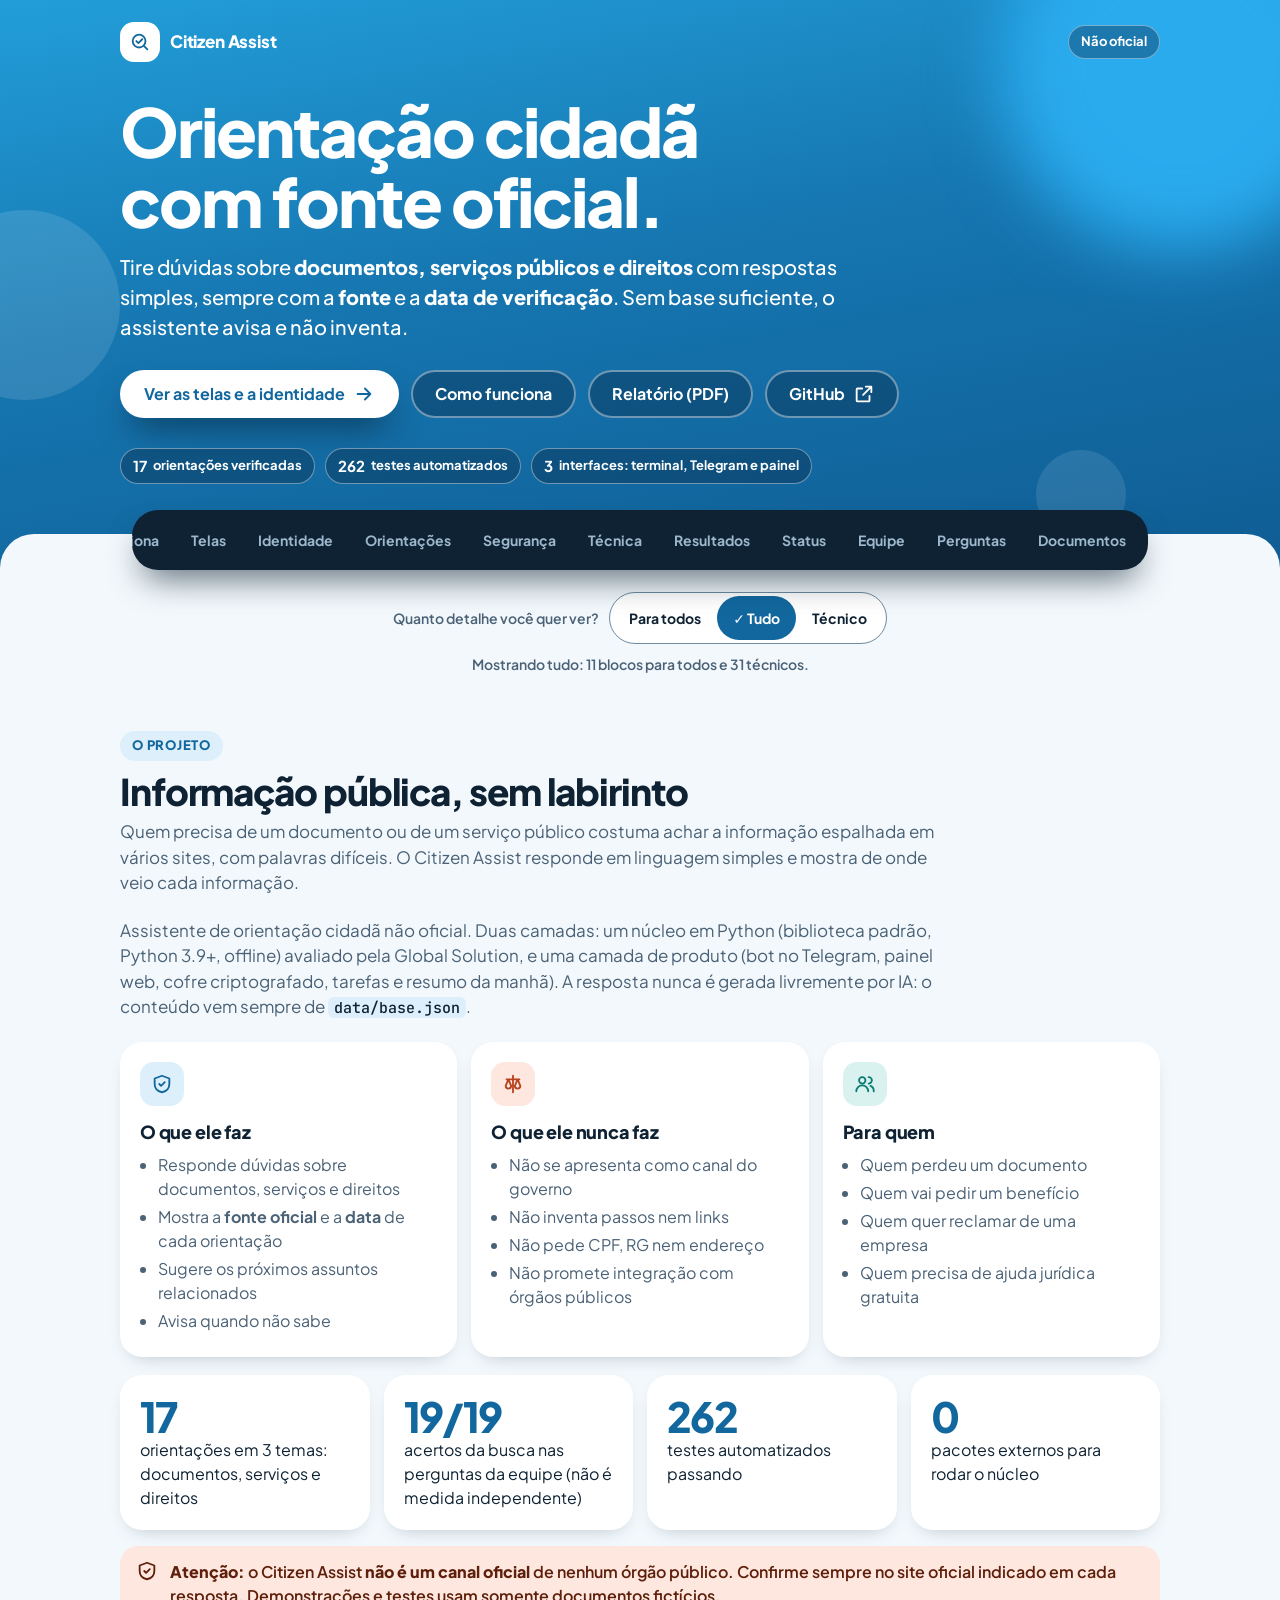
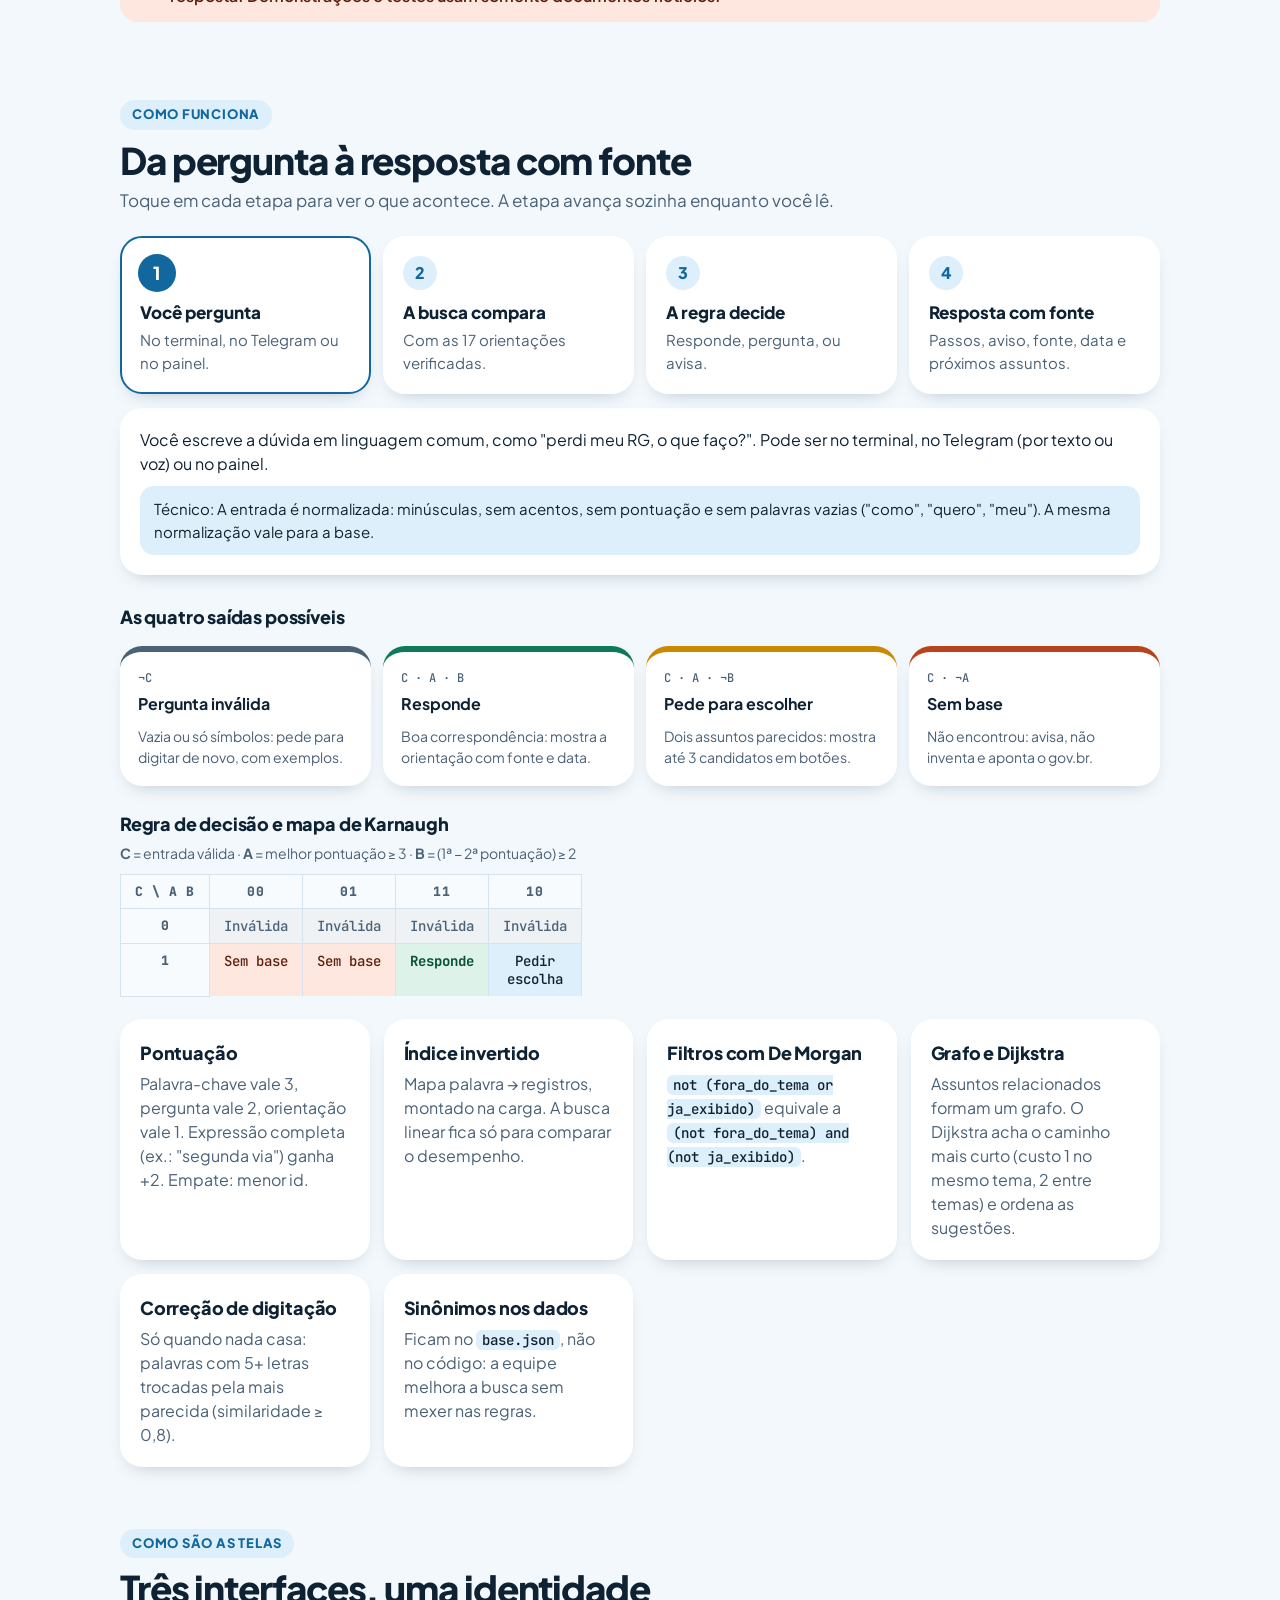
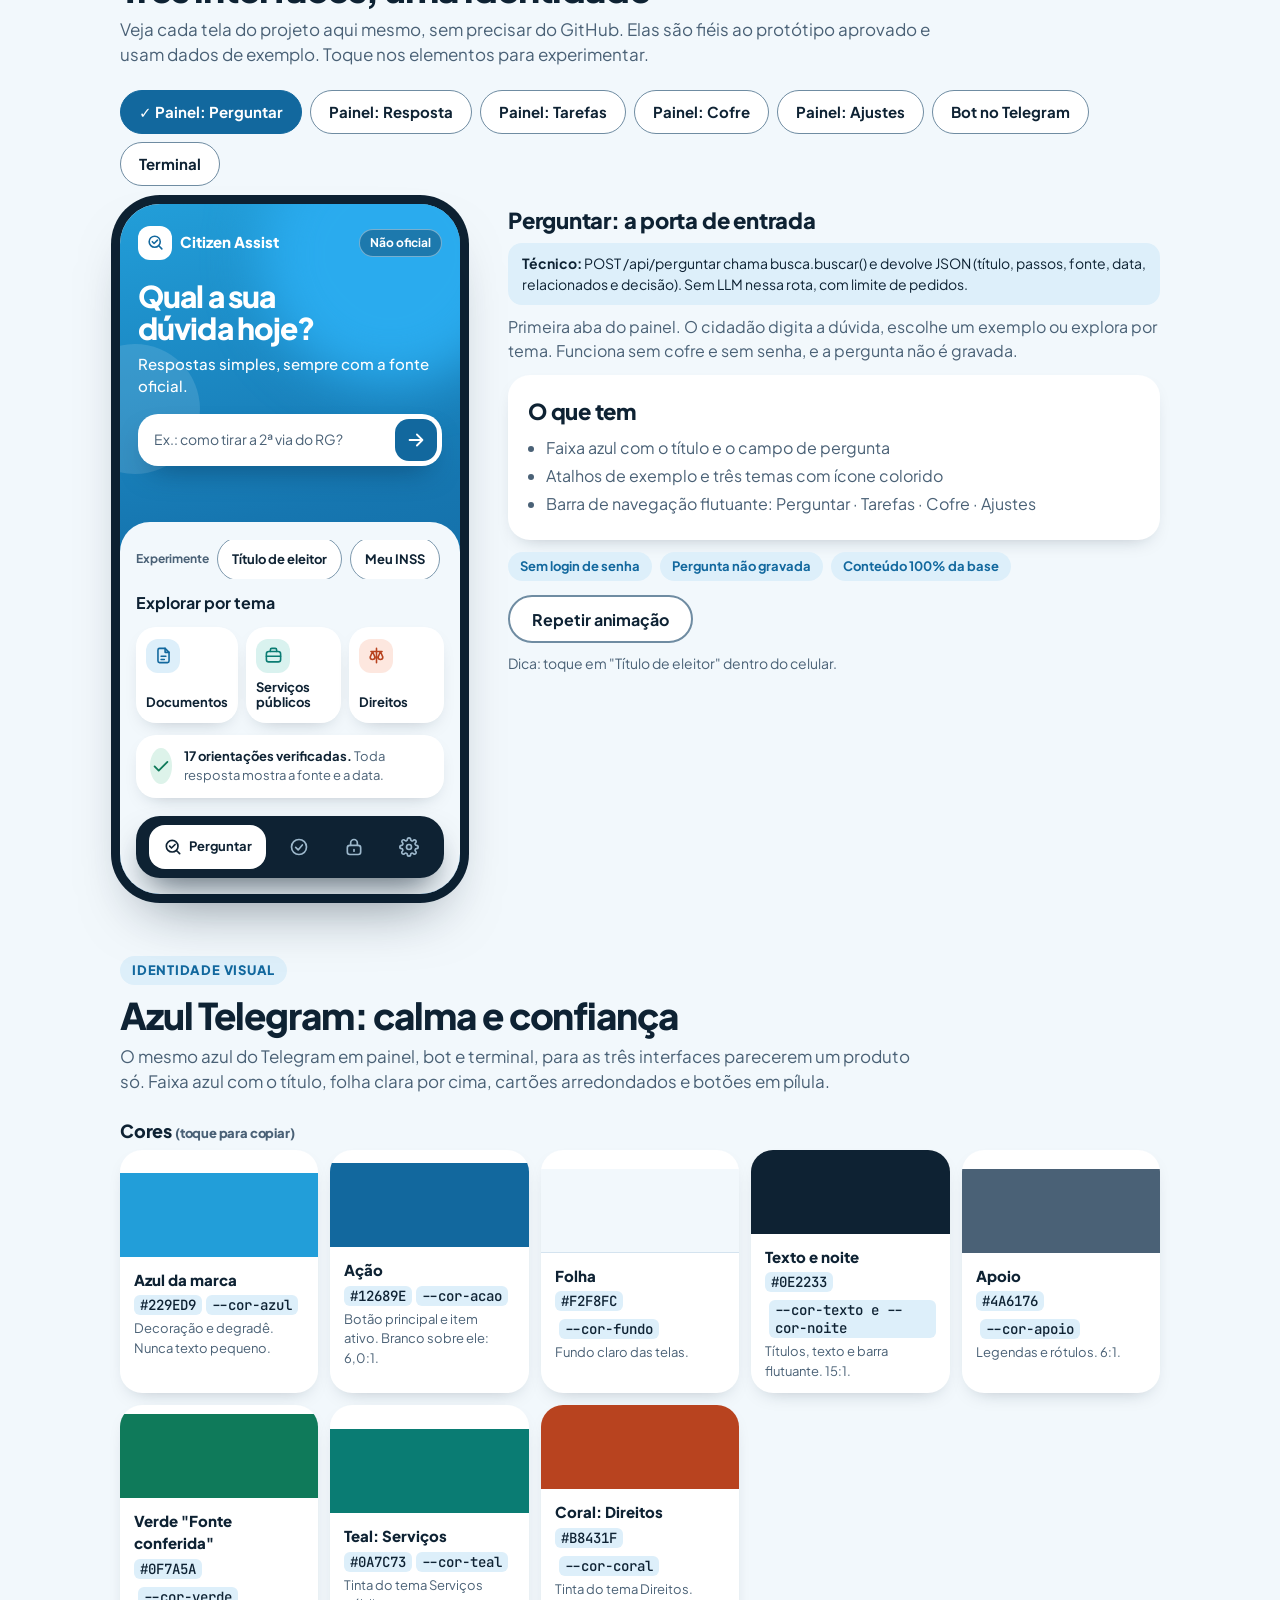
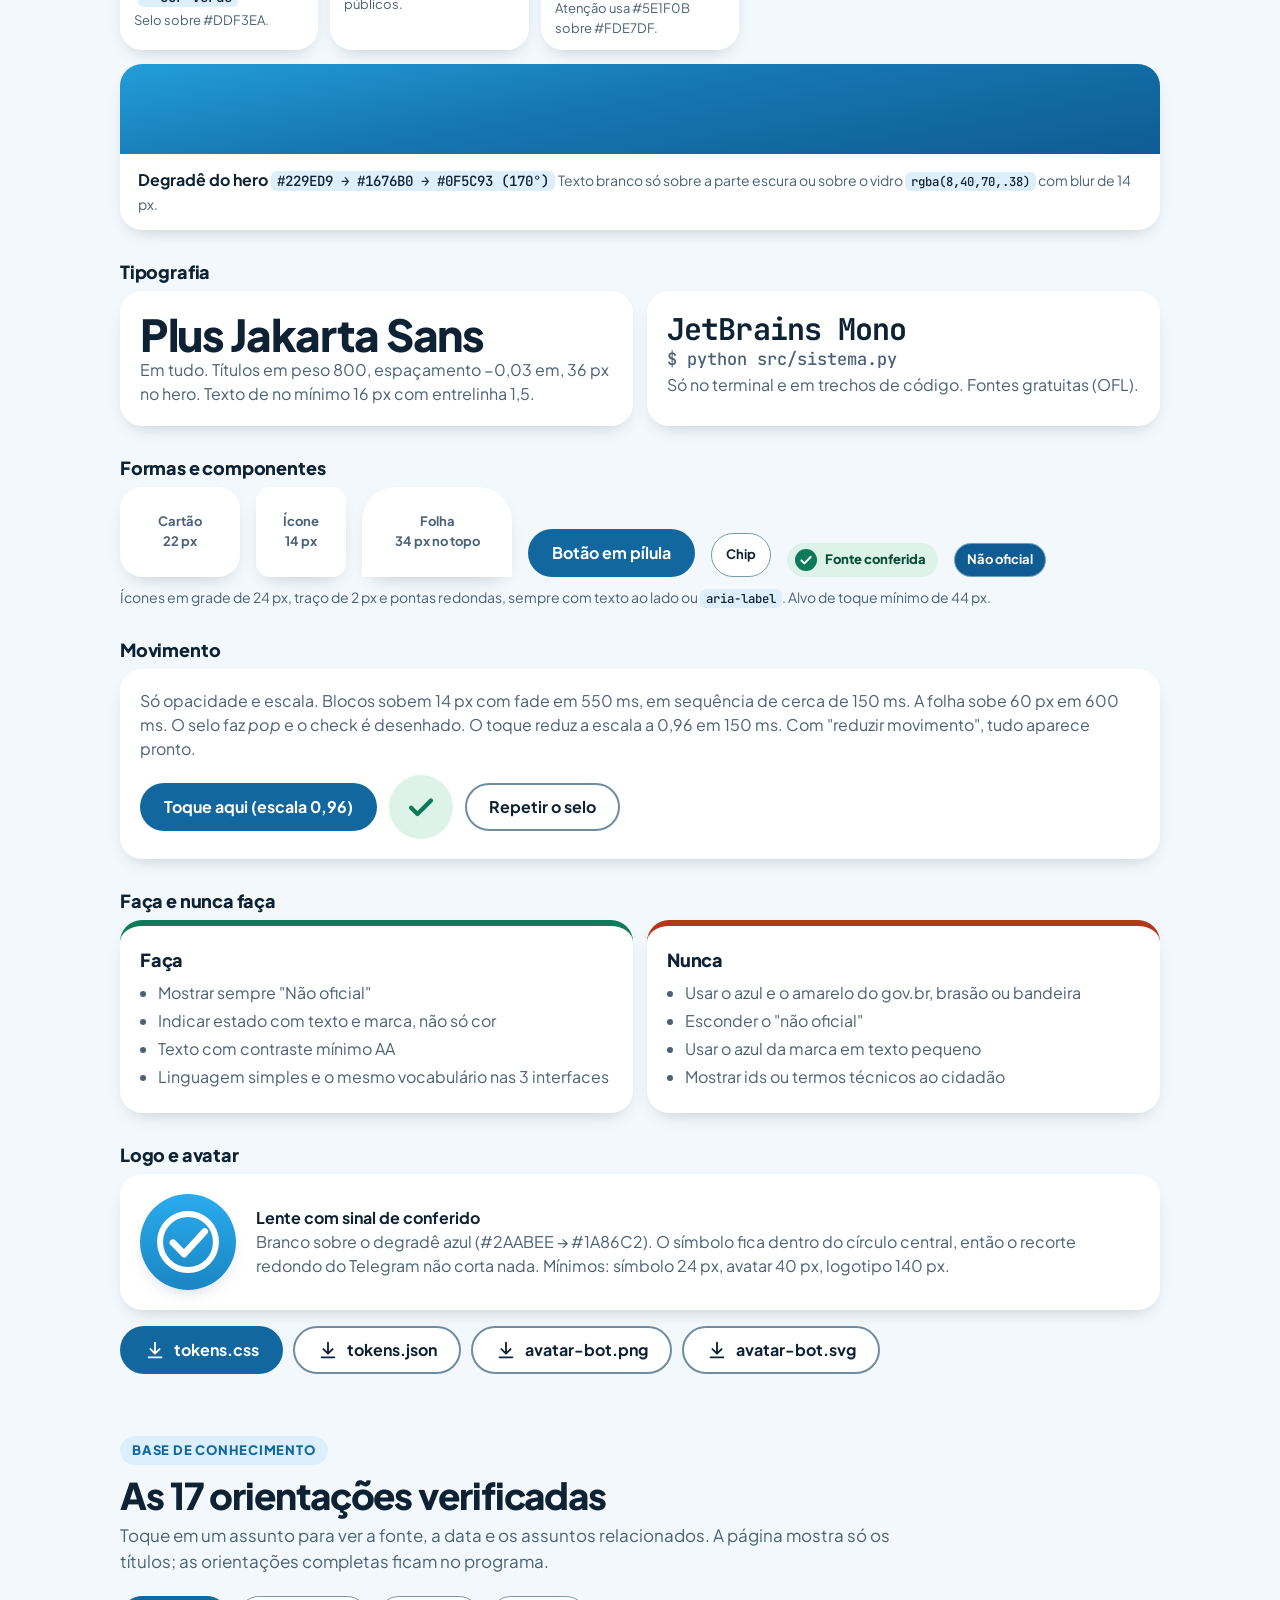
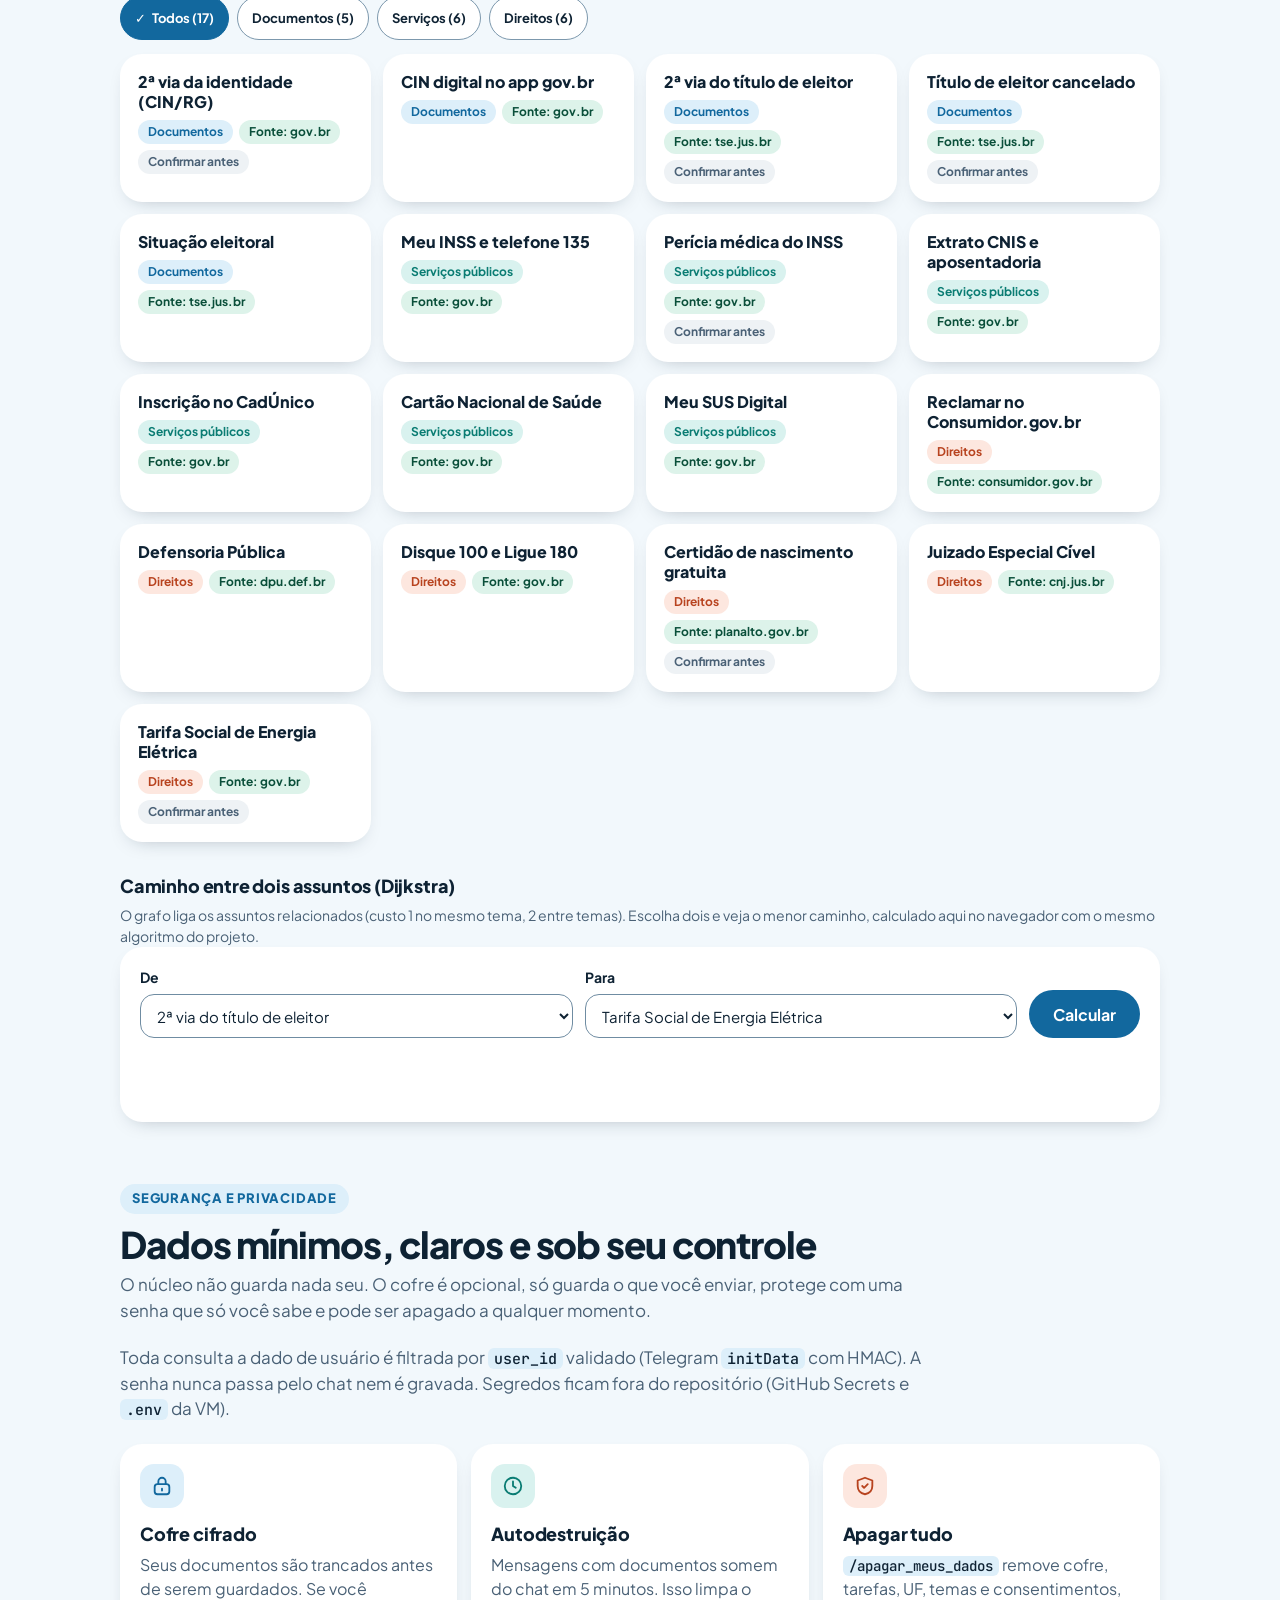
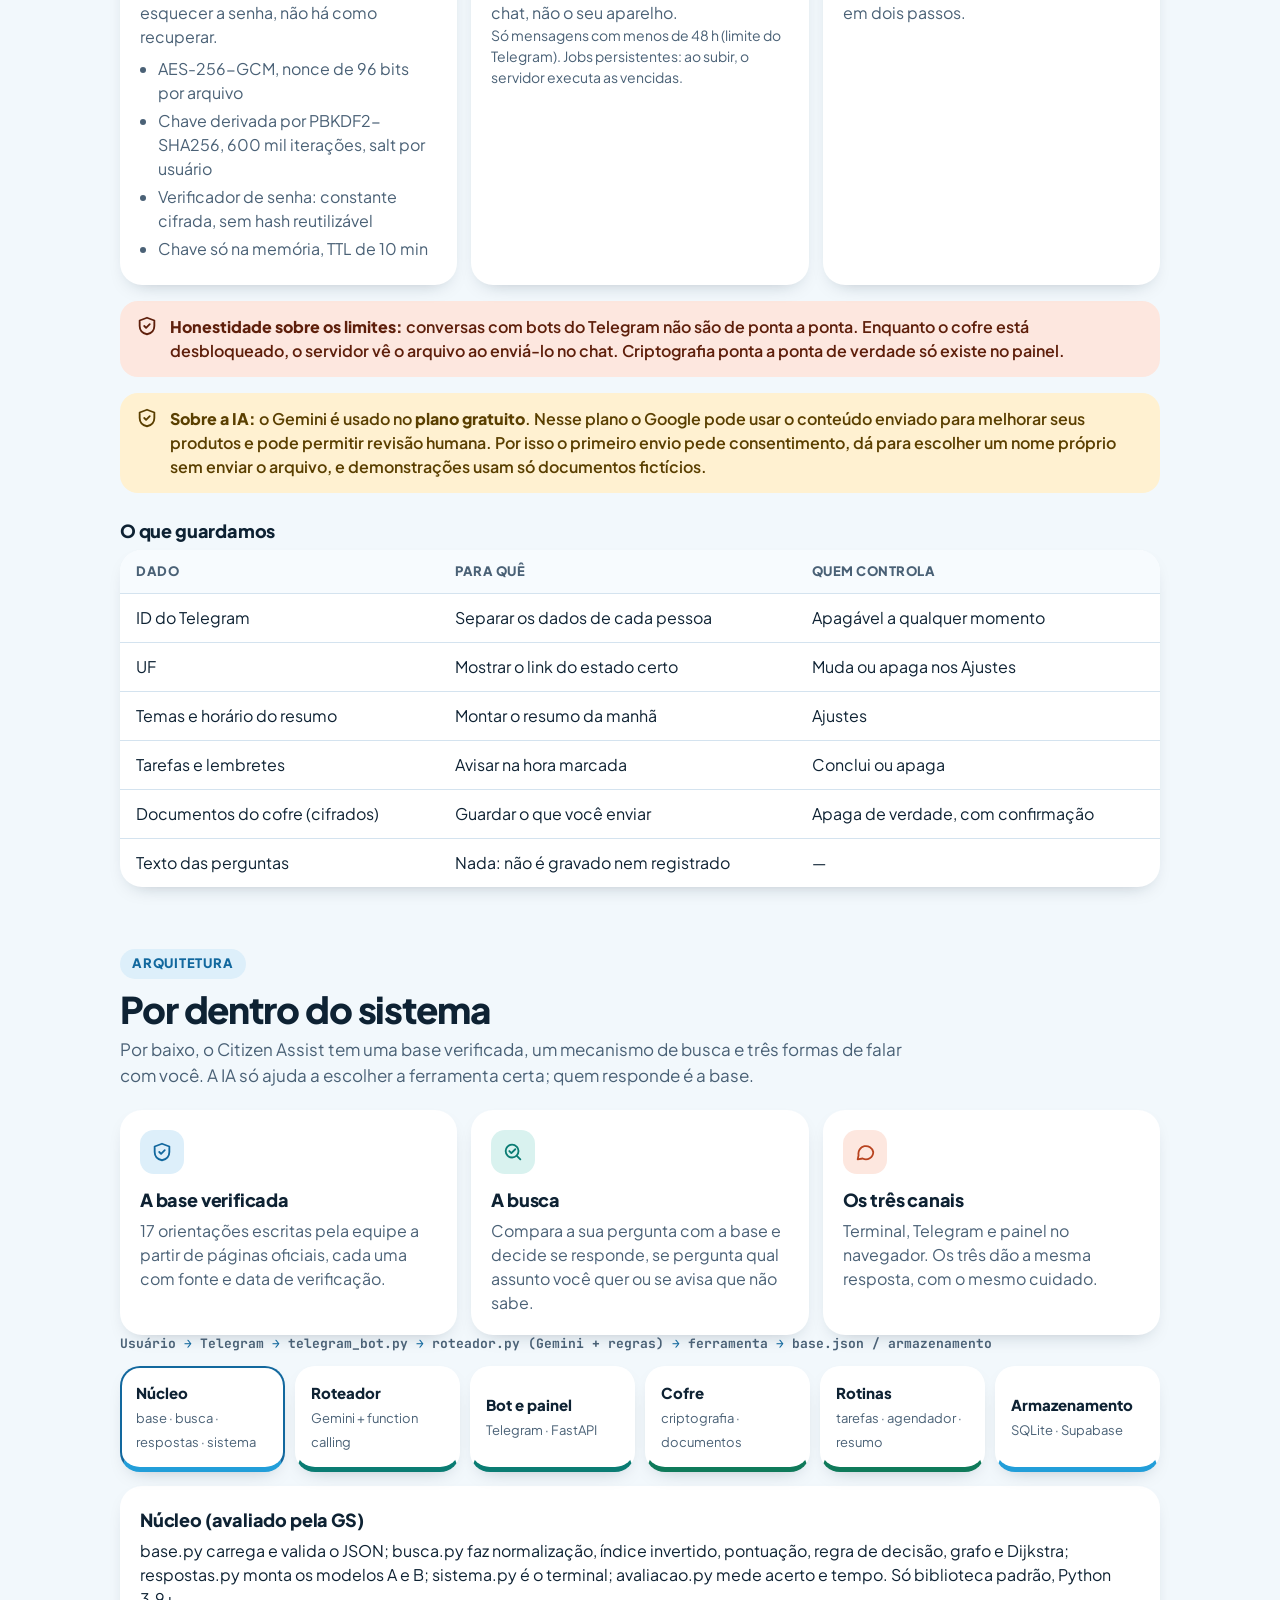
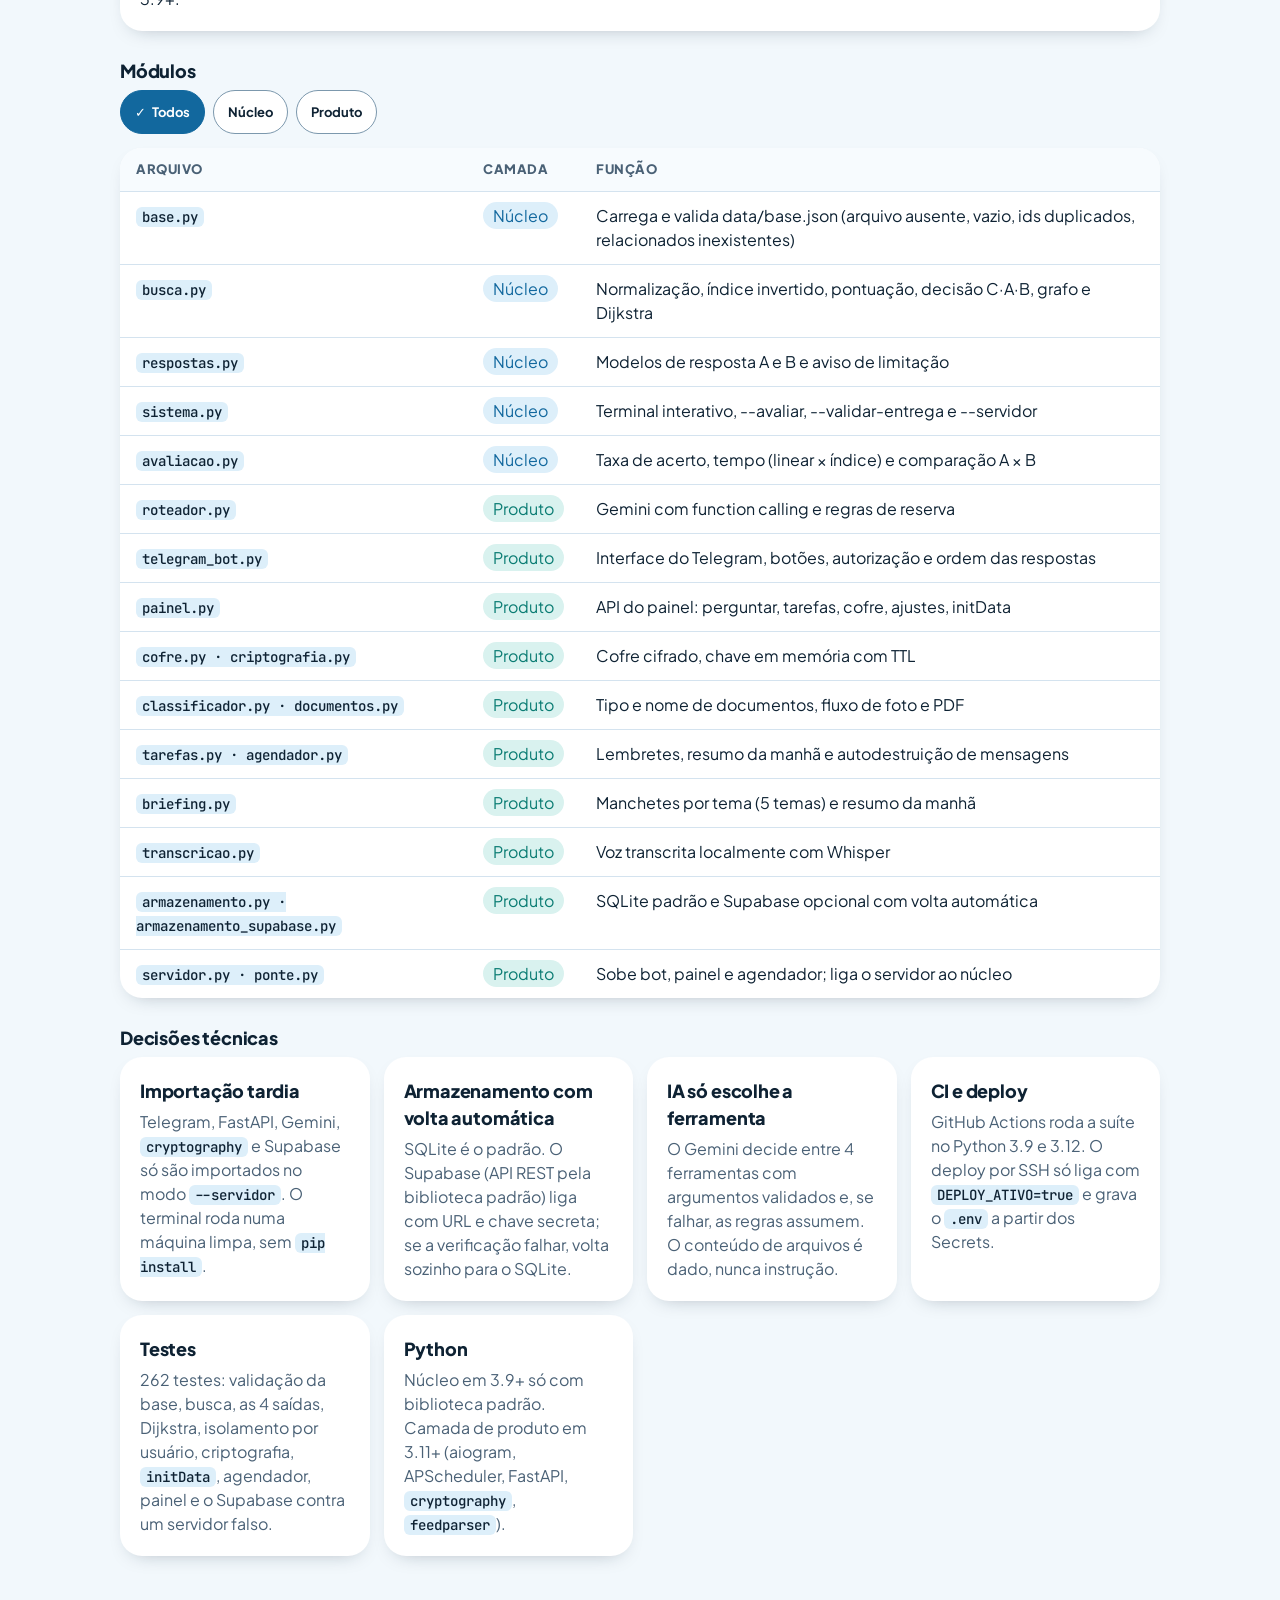
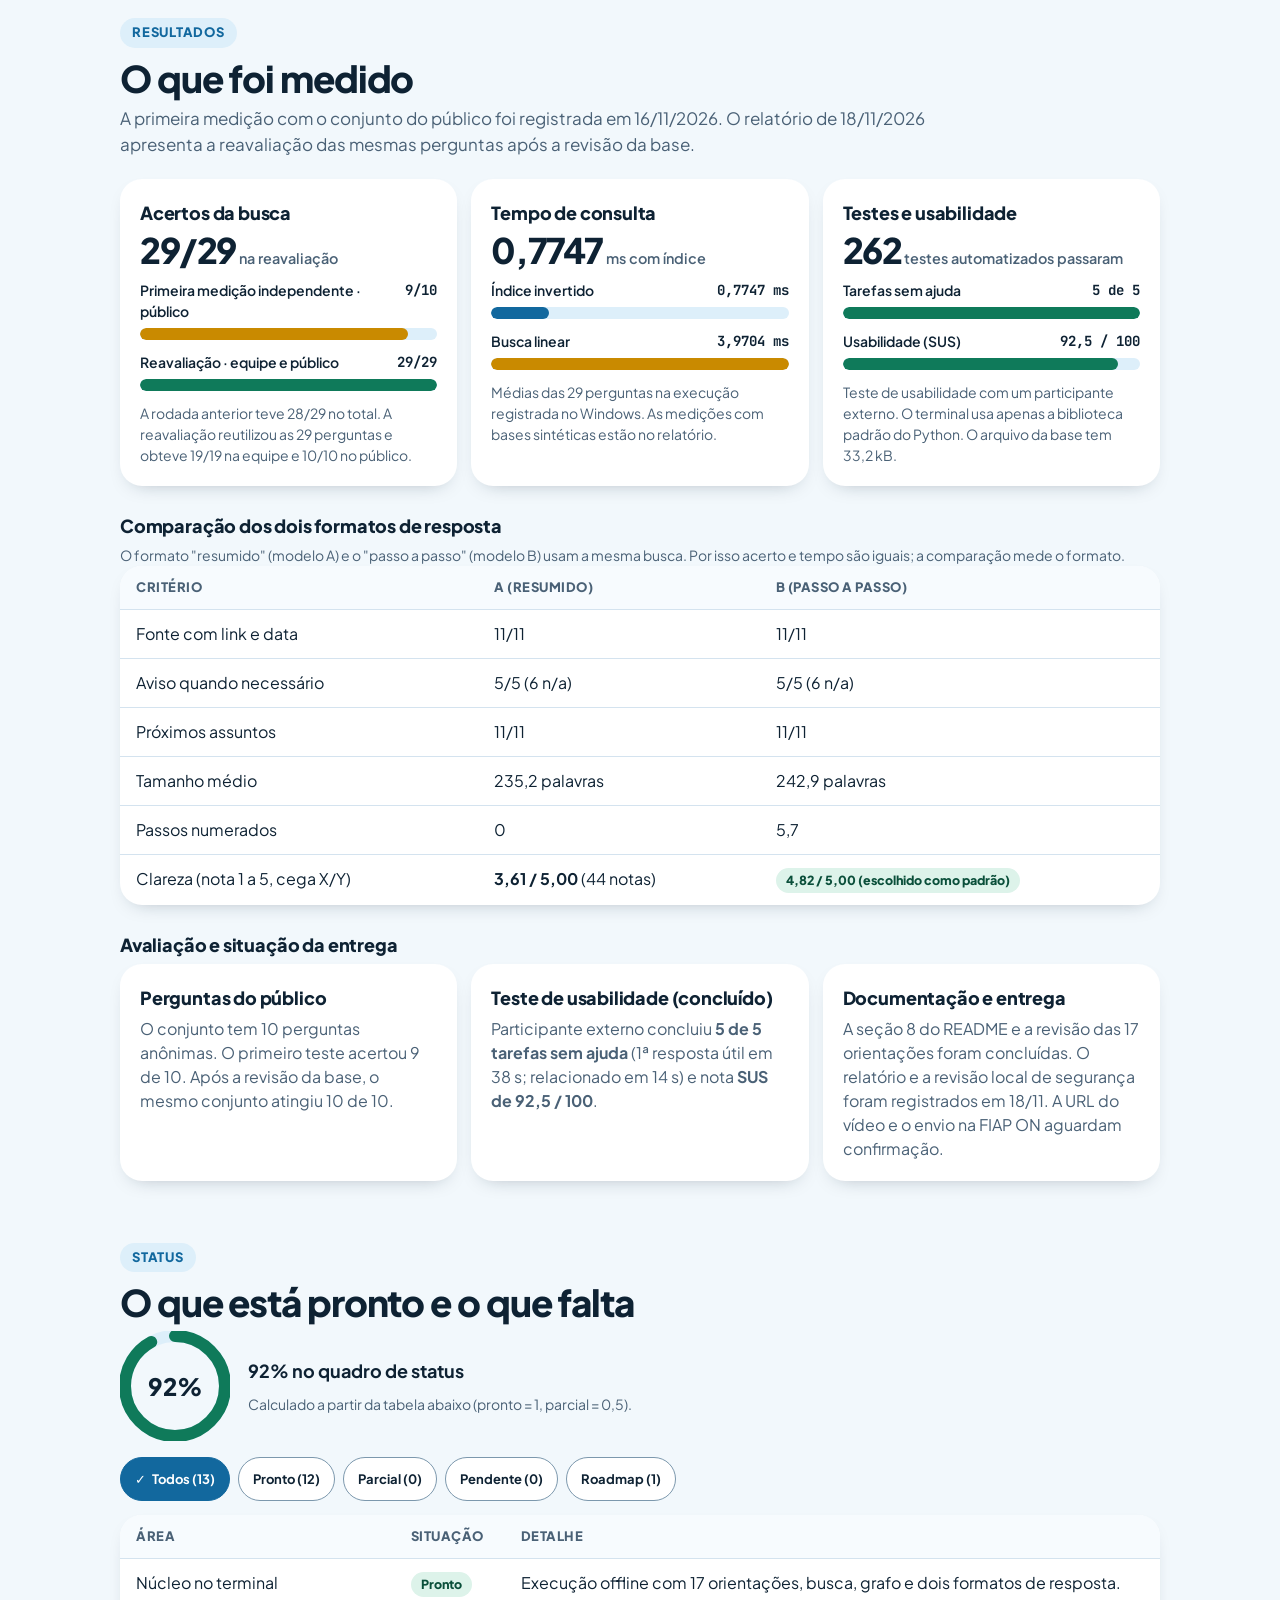
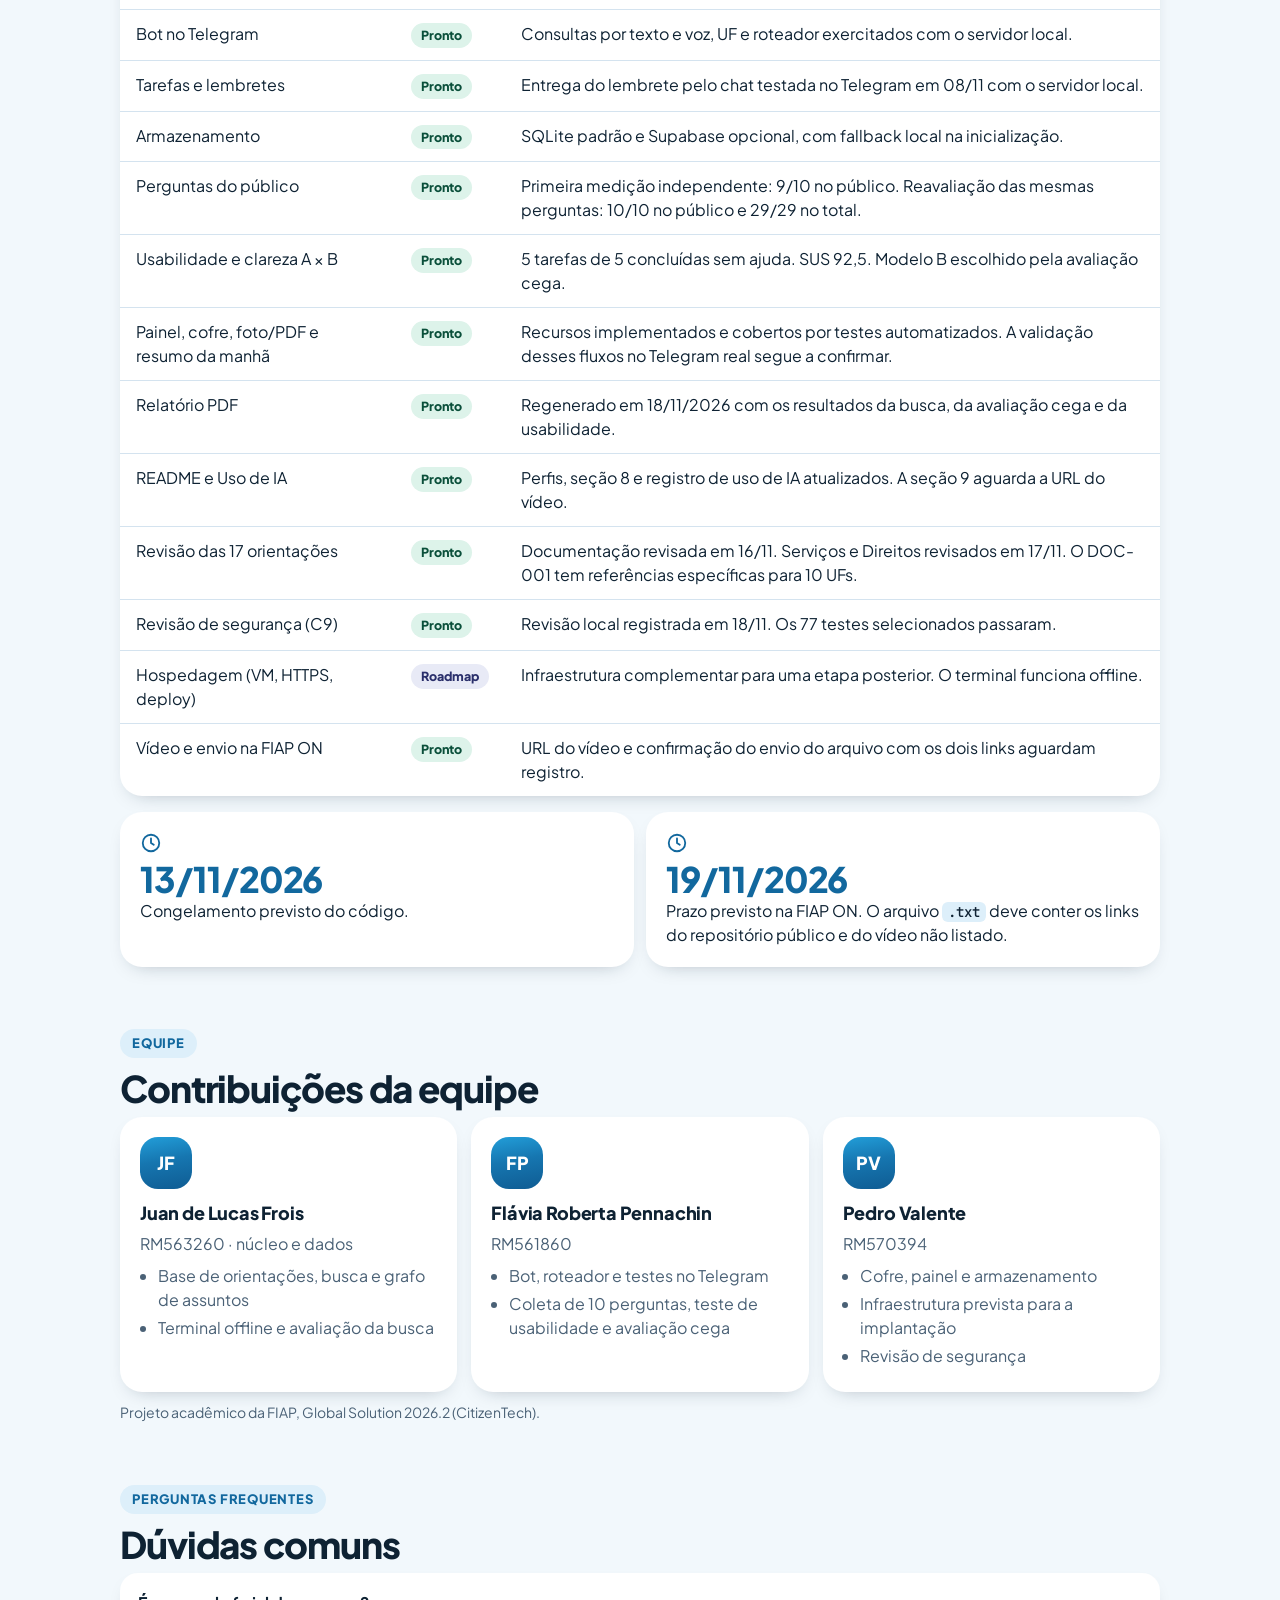
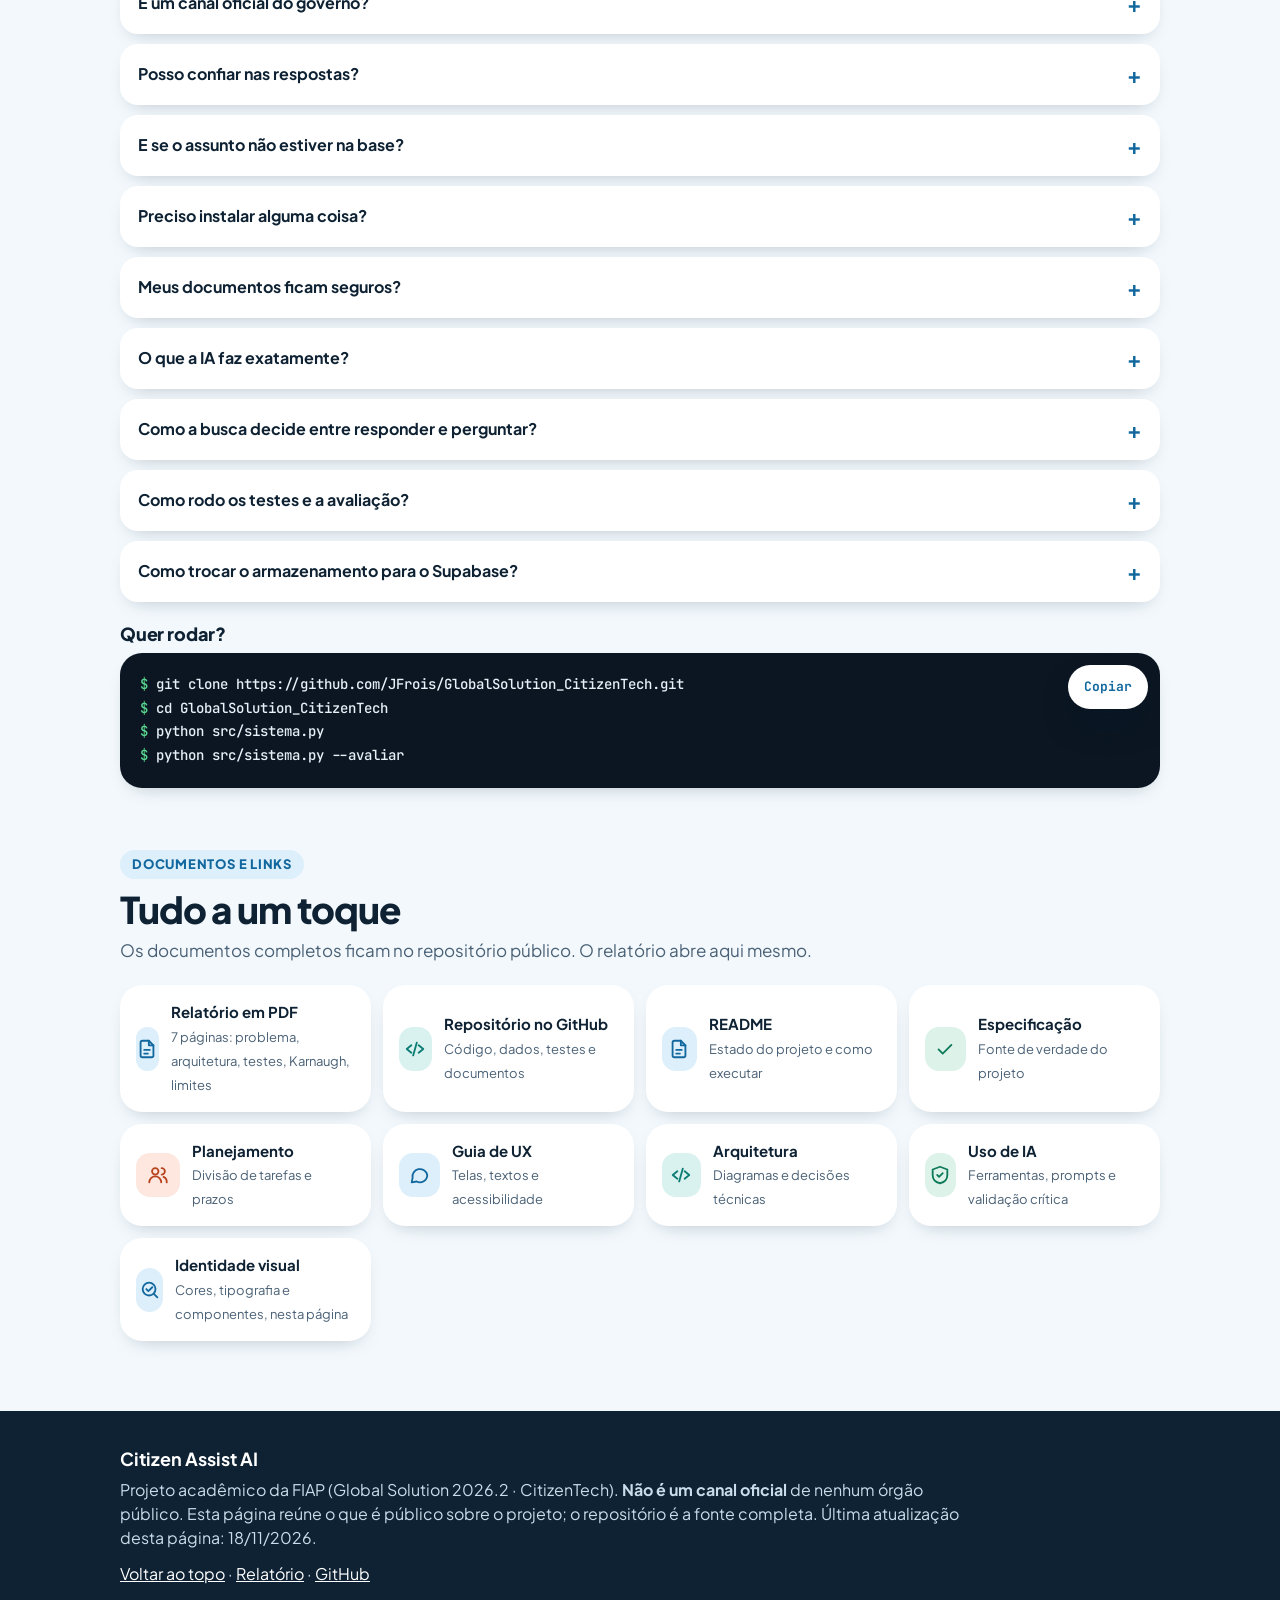
==== commit 51bad54a: "docs: atualizar a vitrine e as referencias estaduais da CIN" ====
--- a/docs/index.html
+++ b/docs/index.html
@@ -399,7 +399,7 @@
     </div>
     <div class="chips-hero sobe" style="animation-delay:.34s">
       <span class="vidro"><b data-conta="17">17</b> orientações verificadas</span>
-      <span class="vidro"><b data-conta="259">259</b> testes automatizados</span>
+      <span class="vidro"><b data-conta="262">262</b> testes automatizados</span>
       <span class="vidro"><b>3</b> interfaces: terminal, Telegram e painel</span>
     </div>
   </div>
@@ -436,7 +436,7 @@
     <div class="nums">
       <div class="cartao"><div class="n"><span data-conta="17">17</span></div>orientações em 3 temas: documentos, serviços e direitos</div>
       <div class="cartao"><div class="n"><span data-conta="19">19</span>/19</div>acertos da busca nas perguntas da equipe <span data-nivel="tecnico">(não é medida independente)</span></div>
-      <div class="cartao"><div class="n"><span data-conta="259">259</span></div>testes automatizados passando</div>
+      <div class="cartao"><div class="n"><span data-conta="262">262</span></div>testes automatizados passando</div>
       <div class="cartao"><div class="n">0</div>pacotes externos para rodar o núcleo</div>
     </div>
     <p class="aviso"><svg class="i" aria-hidden="true"><use href="#i-escudo"/></svg><span><b>Atenção:</b> o Citizen Assist <b>não é um canal oficial</b> de nenhum órgão público. Confirme sempre no site oficial indicado em cada resposta. Demonstrações e testes usam somente documentos fictícios.</span></p>
@@ -822,7 +822,7 @@
         <div class="cartao"><h3>Armazenamento com volta automática</h3><p>SQLite é o padrão. O Supabase (API REST pela biblioteca padrão) liga com URL e chave secreta; se a verificação falhar, volta sozinho para o SQLite.</p></div>
         <div class="cartao"><h3>IA só escolhe a ferramenta</h3><p>O Gemini decide entre 4 ferramentas com argumentos validados e, se falhar, as regras assumem. O conteúdo de arquivos é dado, nunca instrução.</p></div>
         <div class="cartao"><h3>CI e deploy</h3><p>GitHub Actions roda a suíte no Python 3.9 e 3.12. O deploy por SSH só liga com <code>DEPLOY_ATIVO=true</code> e grava o <code>.env</code> a partir dos Secrets.</p></div>
-        <div class="cartao"><h3>Testes</h3><p>259 testes: validação da base, busca, as 4 saídas, Dijkstra, isolamento por usuário, criptografia, <code>initData</code>, agendador, painel e o Supabase contra um servidor falso.</p></div>
+        <div class="cartao"><h3>Testes</h3><p>262 testes: validação da base, busca, as 4 saídas, Dijkstra, isolamento por usuário, criptografia, <code>initData</code>, agendador, painel e o Supabase contra um servidor falso.</p></div>
         <div class="cartao"><h3>Python</h3><p>Núcleo em 3.9+ só com biblioteca padrão. Camada de produto em 3.11+ (aiogram, APScheduler, FastAPI, <code>cryptography</code>, <code>feedparser</code>).</p></div>
       </div>
     </div>
@@ -850,7 +850,7 @@
       </div>
       <div class="cartao">
         <h3>Testes e usabilidade</h3>
-        <div class="valor">259<small> testes automatizados passaram</small></div>
+        <div class="valor">262<small> testes automatizados passaram</small></div>
         <div class="bar"><div class="bar-t"><span>Tarefas sem ajuda</span><b>5 de 5</b></div><div class="fio"><i class="v" data-w="100"></i></div></div>
         <div class="bar"><div class="bar-t"><span>Usabilidade (SUS)</span><b>92,5 / 100</b></div><div class="fio"><i class="v" data-w="92.5"></i></div></div>
         <p class="nota">Teste de usabilidade com um participante externo. O terminal usa apenas a biblioteca padrão do Python. O arquivo da base tem 33,2 kB.</p>
@@ -913,7 +913,7 @@
     <details data-nivel="simples"><summary>Meus documentos ficam seguros?</summary><div class="resp">O cofre cifra antes de guardar e só abre com a sua senha, mas tem limites: no chat o servidor vê o arquivo ao enviar, e o Gemini (plano gratuito) pode reter o que for enviado para classificar. Por isso, nas demonstrações, usamos só documentos fictícios.</div></details>
     <details data-nivel="simples"><summary>O que a IA faz exatamente?</summary><div class="resp">Escolhe qual ferramenta usar e sugere o nome de um documento do cofre. Ela <b>não escreve</b> a resposta ao cidadão. A voz é transcrita localmente, sem IA na nuvem.</div></details>
     <details data-nivel="tecnico"><summary>Como a busca decide entre responder e perguntar?</summary><div class="resp">O sistema usa limiar de 3 pontos e margem de 2 pontos entre os dois primeiros resultados. Dependendo da correspondência, responde, apresenta até três candidatos ou avisa que a base é insuficiente.</div></details>
-    <details data-nivel="tecnico"><summary>Como rodo os testes e a avaliação?</summary><div class="resp"><code>python -m unittest discover -s testes -t .</code> executa a suíte, que tem 259 testes com as dependências do servidor. <code>python src/sistema.py --avaliar</code> mede acerto e tempo e grava os CSVs em <code>testes/</code>.</div></details>
+    <details data-nivel="tecnico"><summary>Como rodo os testes e a avaliação?</summary><div class="resp"><code>python -m unittest discover -s testes -t .</code> executa a suíte, que tem 262 testes com as dependências do servidor. <code>python src/sistema.py --avaliar</code> mede acerto e tempo e grava os CSVs em <code>testes/</code>.</div></details>
     <details data-nivel="tecnico"><summary>Como trocar o armazenamento para o Supabase?</summary><div class="resp">Rode o schema (<code>deploy/supabase_schema.sql</code>) no SQL Editor e coloque <code>SUPABASE_URL</code> e a chave <code>sb_secret_...</code> no <code>.env</code>. Se algo falhar, o sistema usa o SQLite sozinho.</div></details>
     <div class="bloco-cmd" style="margin-top:18px">
       <h3>Quer rodar?</h3>
@@ -1343,7 +1343,7 @@
   var ROT = { ok: "Pronto", pa: "Parcial", pe: "Pendente", ro: "Roadmap" };
   var stFiltro = "todos";
   function desenhaStatus() {
-    var totais = { ok: 12, pa: 0, pe: 0, ro: 1 };
+    var totais = { ok: 0, pa: 0, pe: 0, ro: 0 };
     ST.forEach(function (item) { totais[item[1]]++; });
     var opcoes = [["todos", "Todos (" + ST.length + ")"]];
     Object.keys(ROT).forEach(function (chave) {
